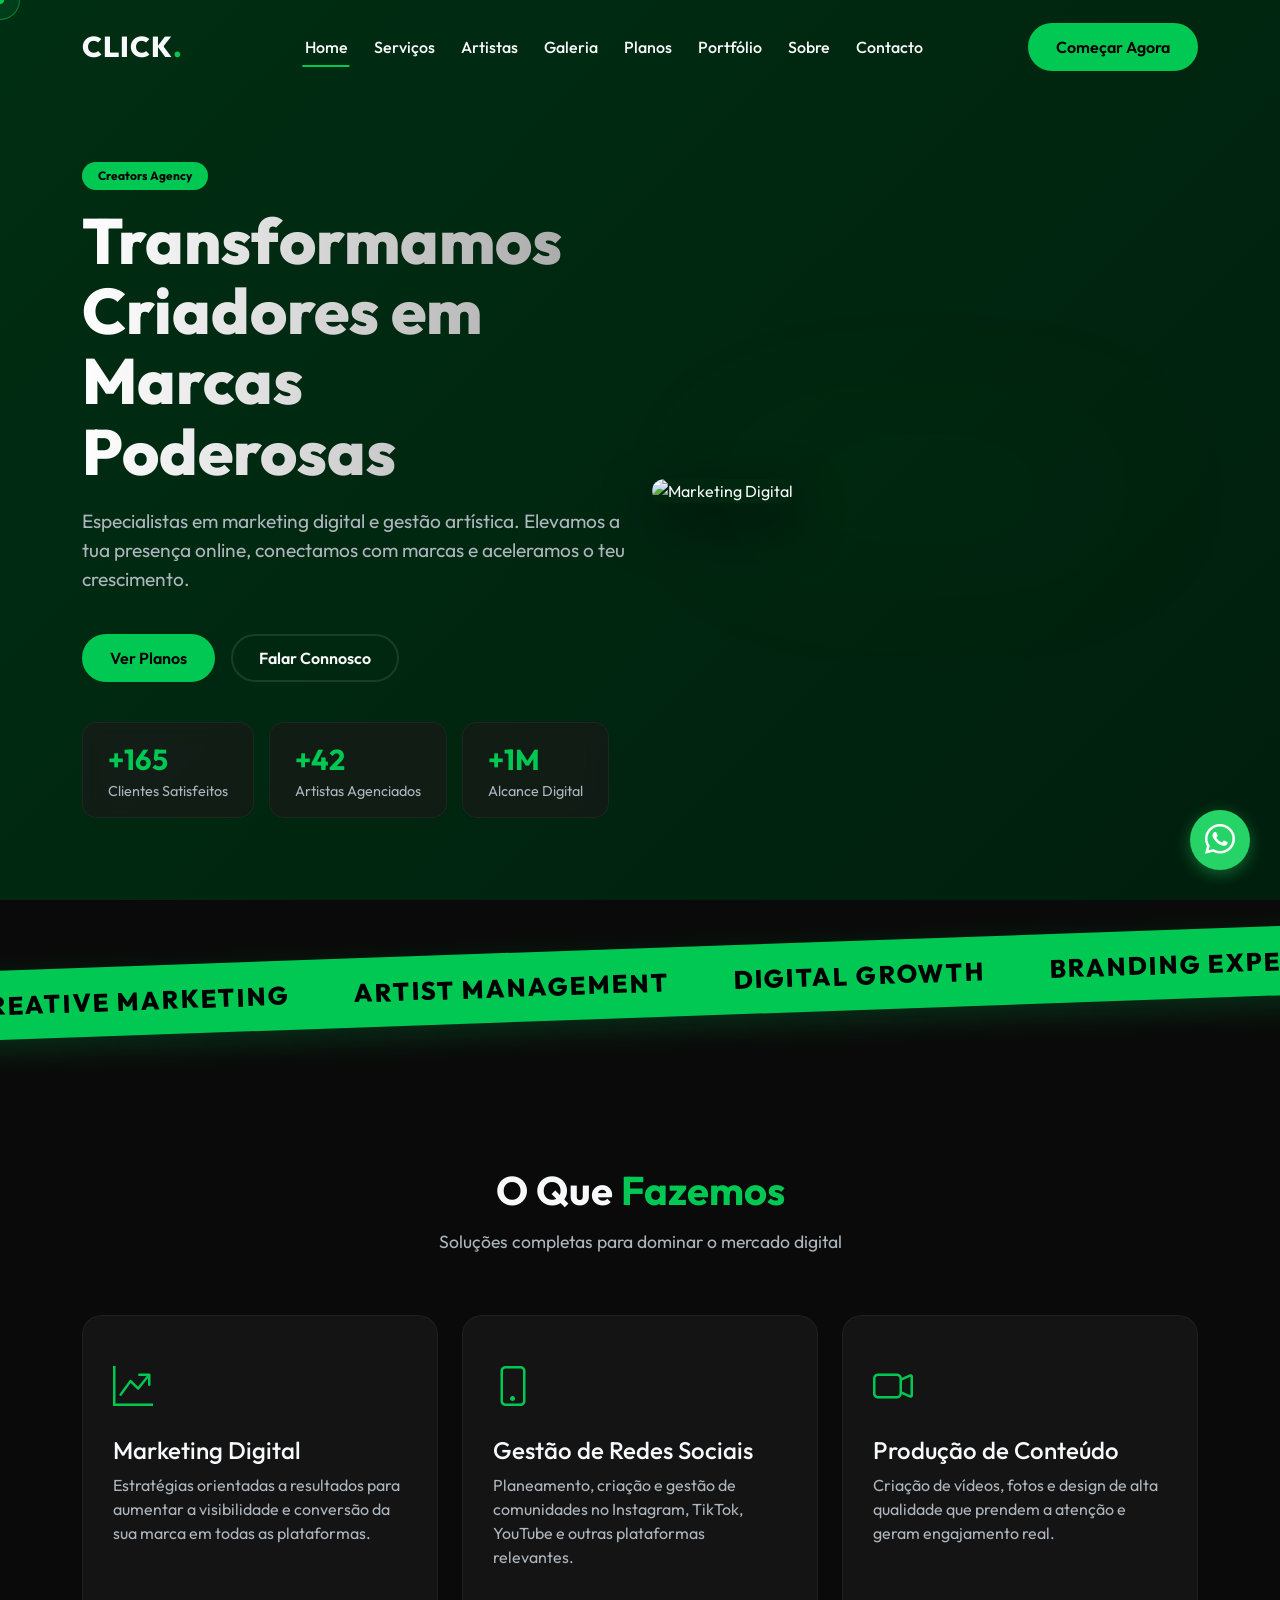
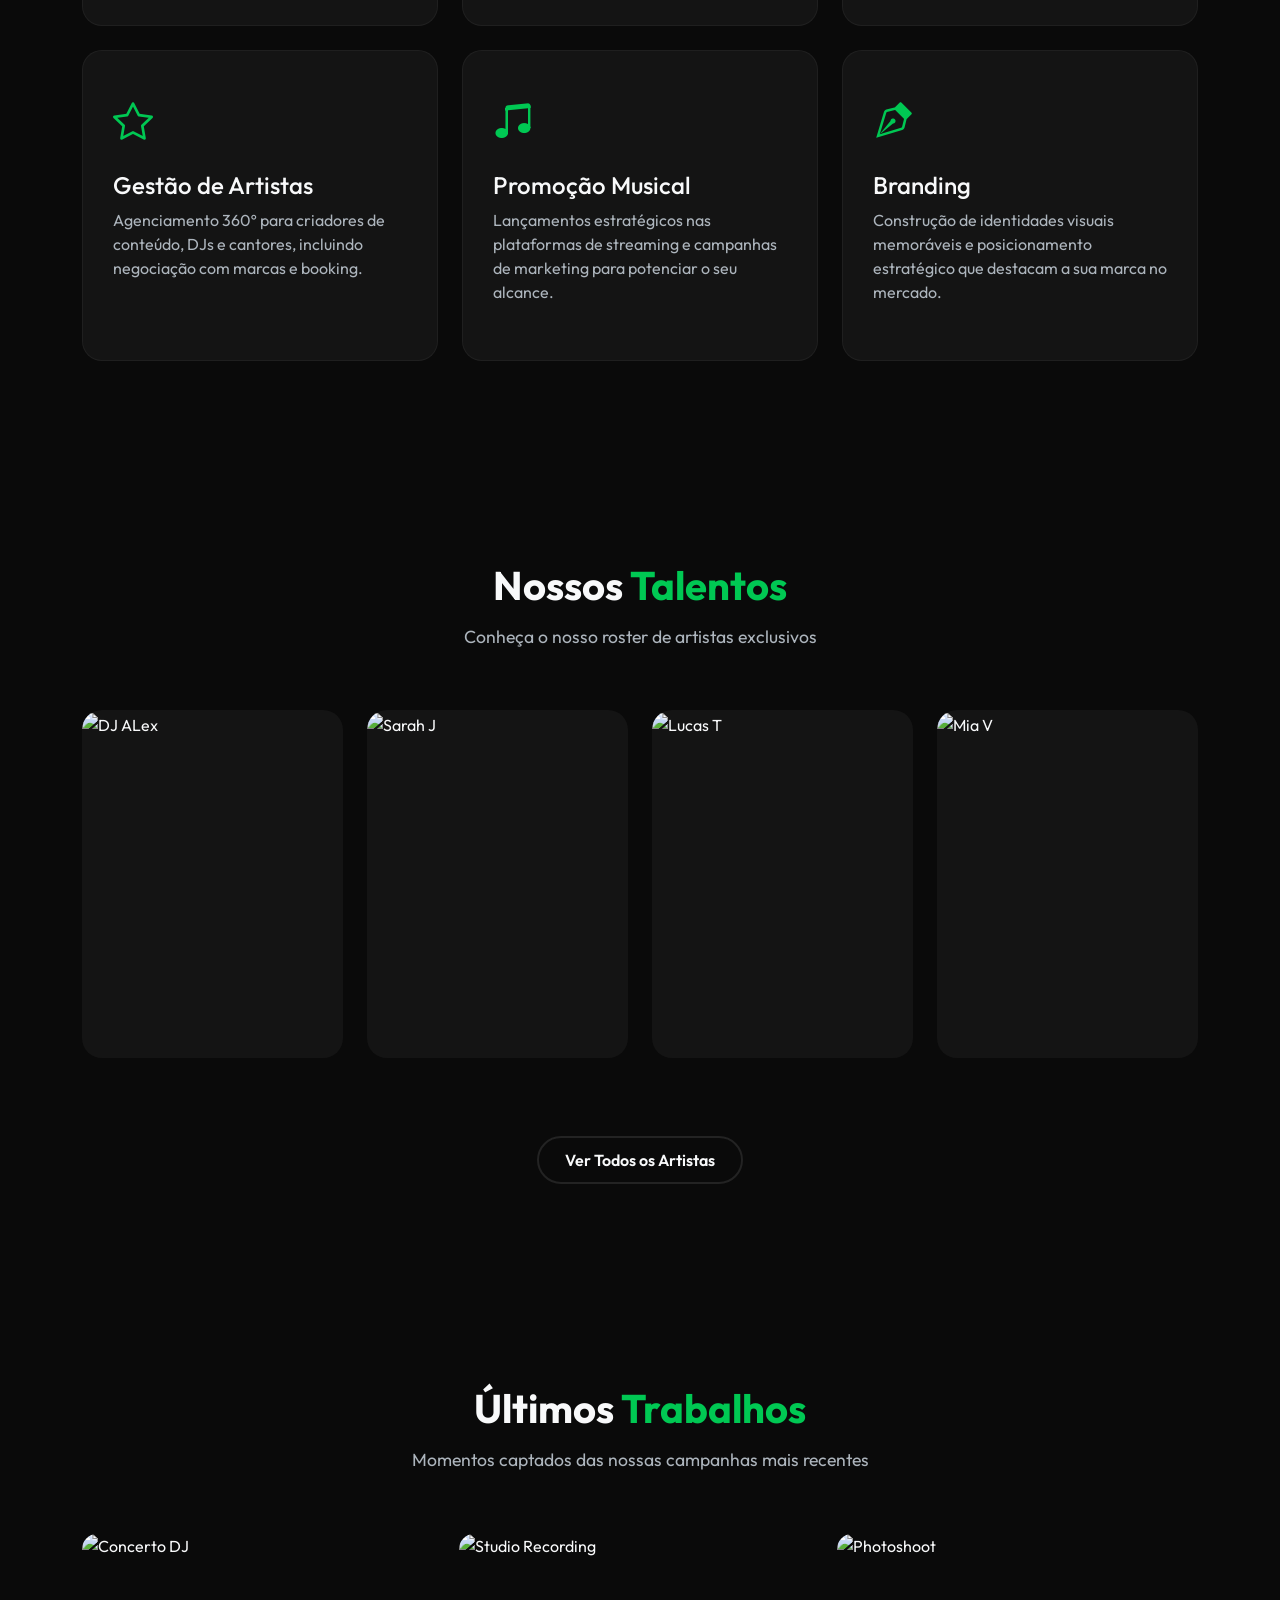
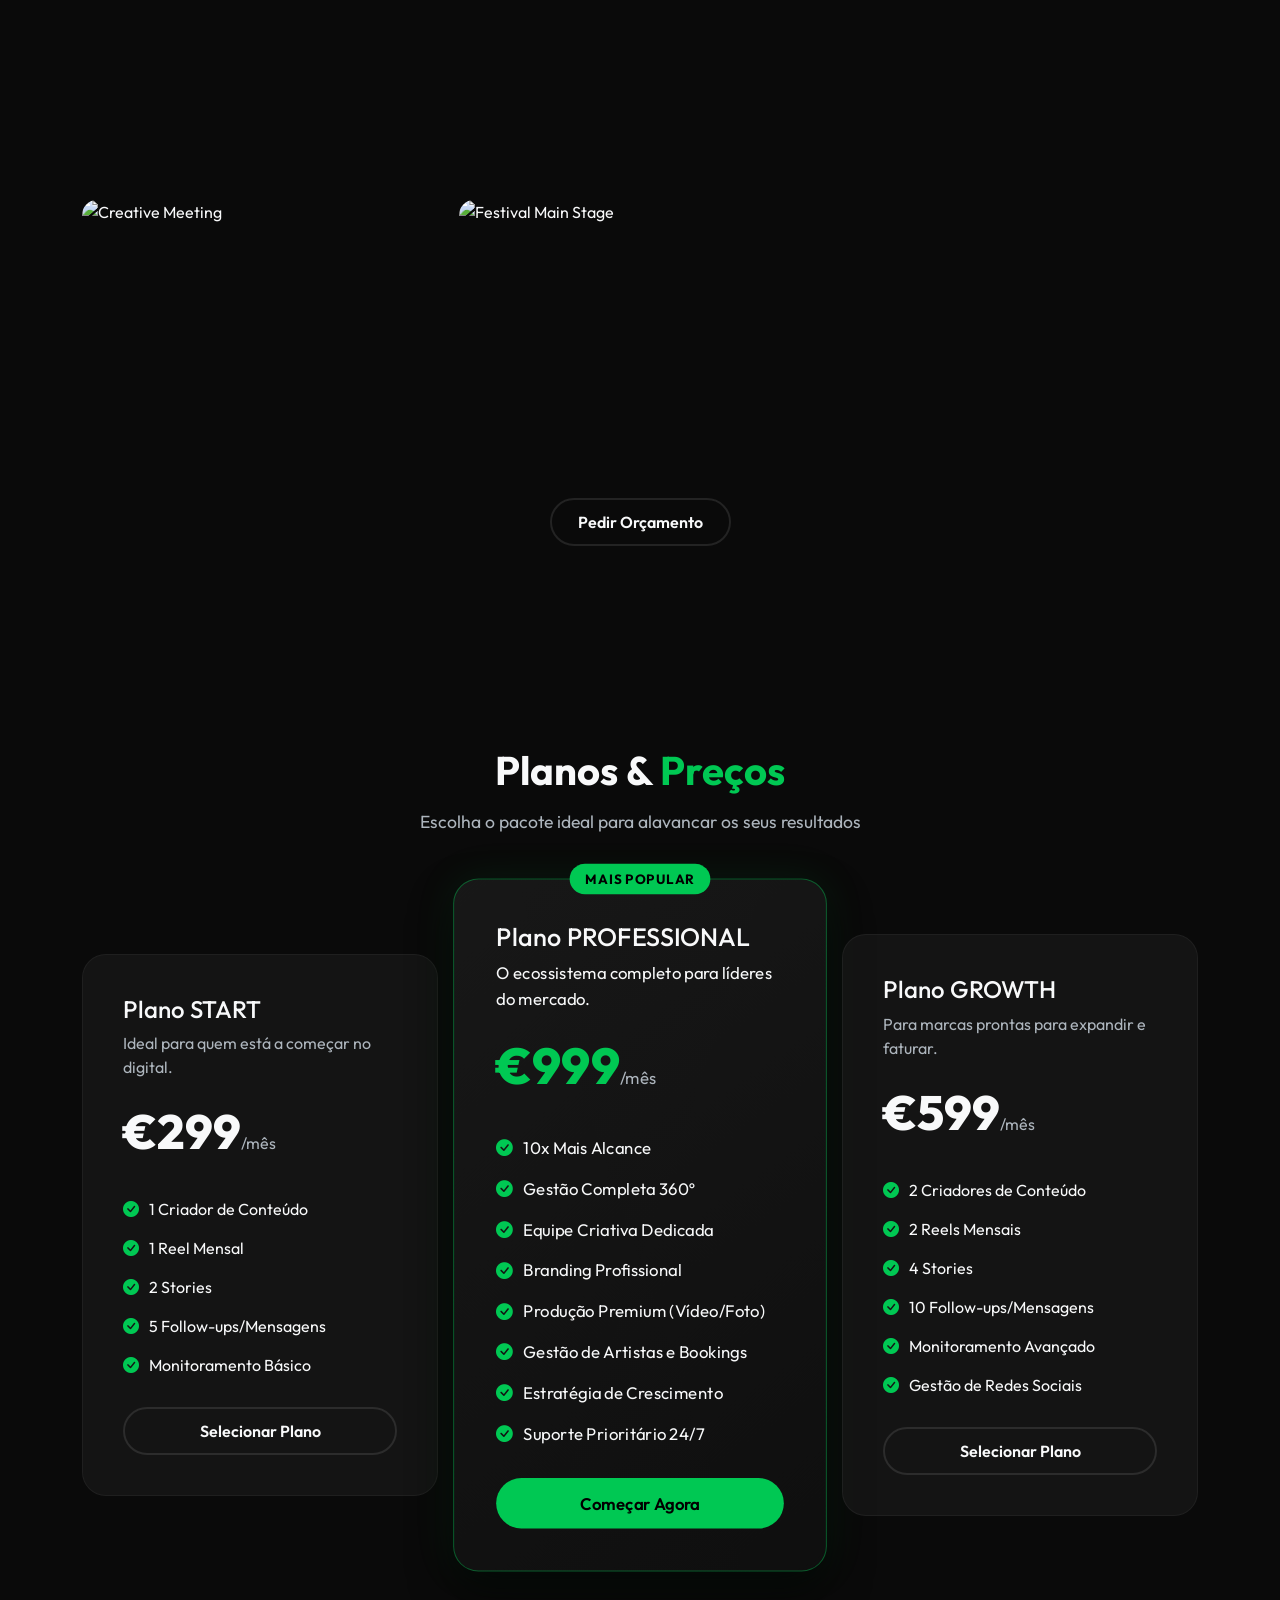
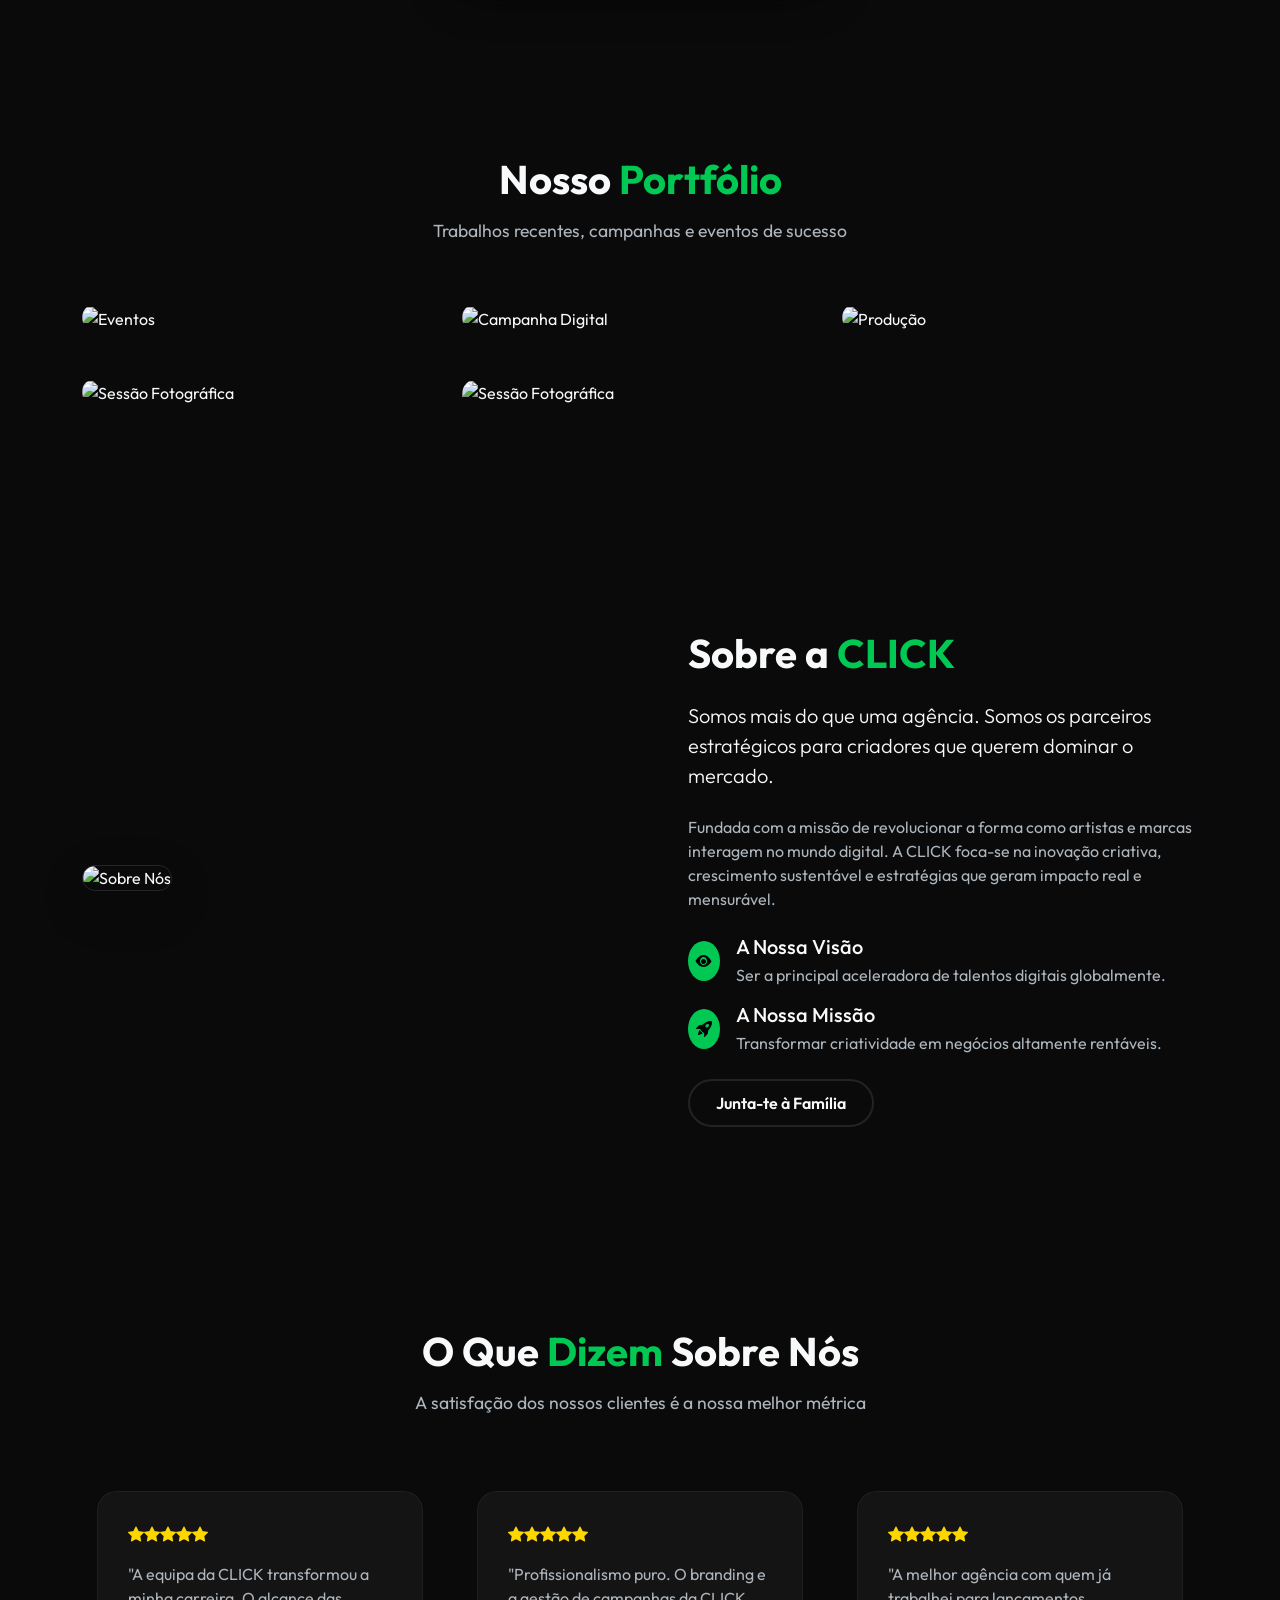
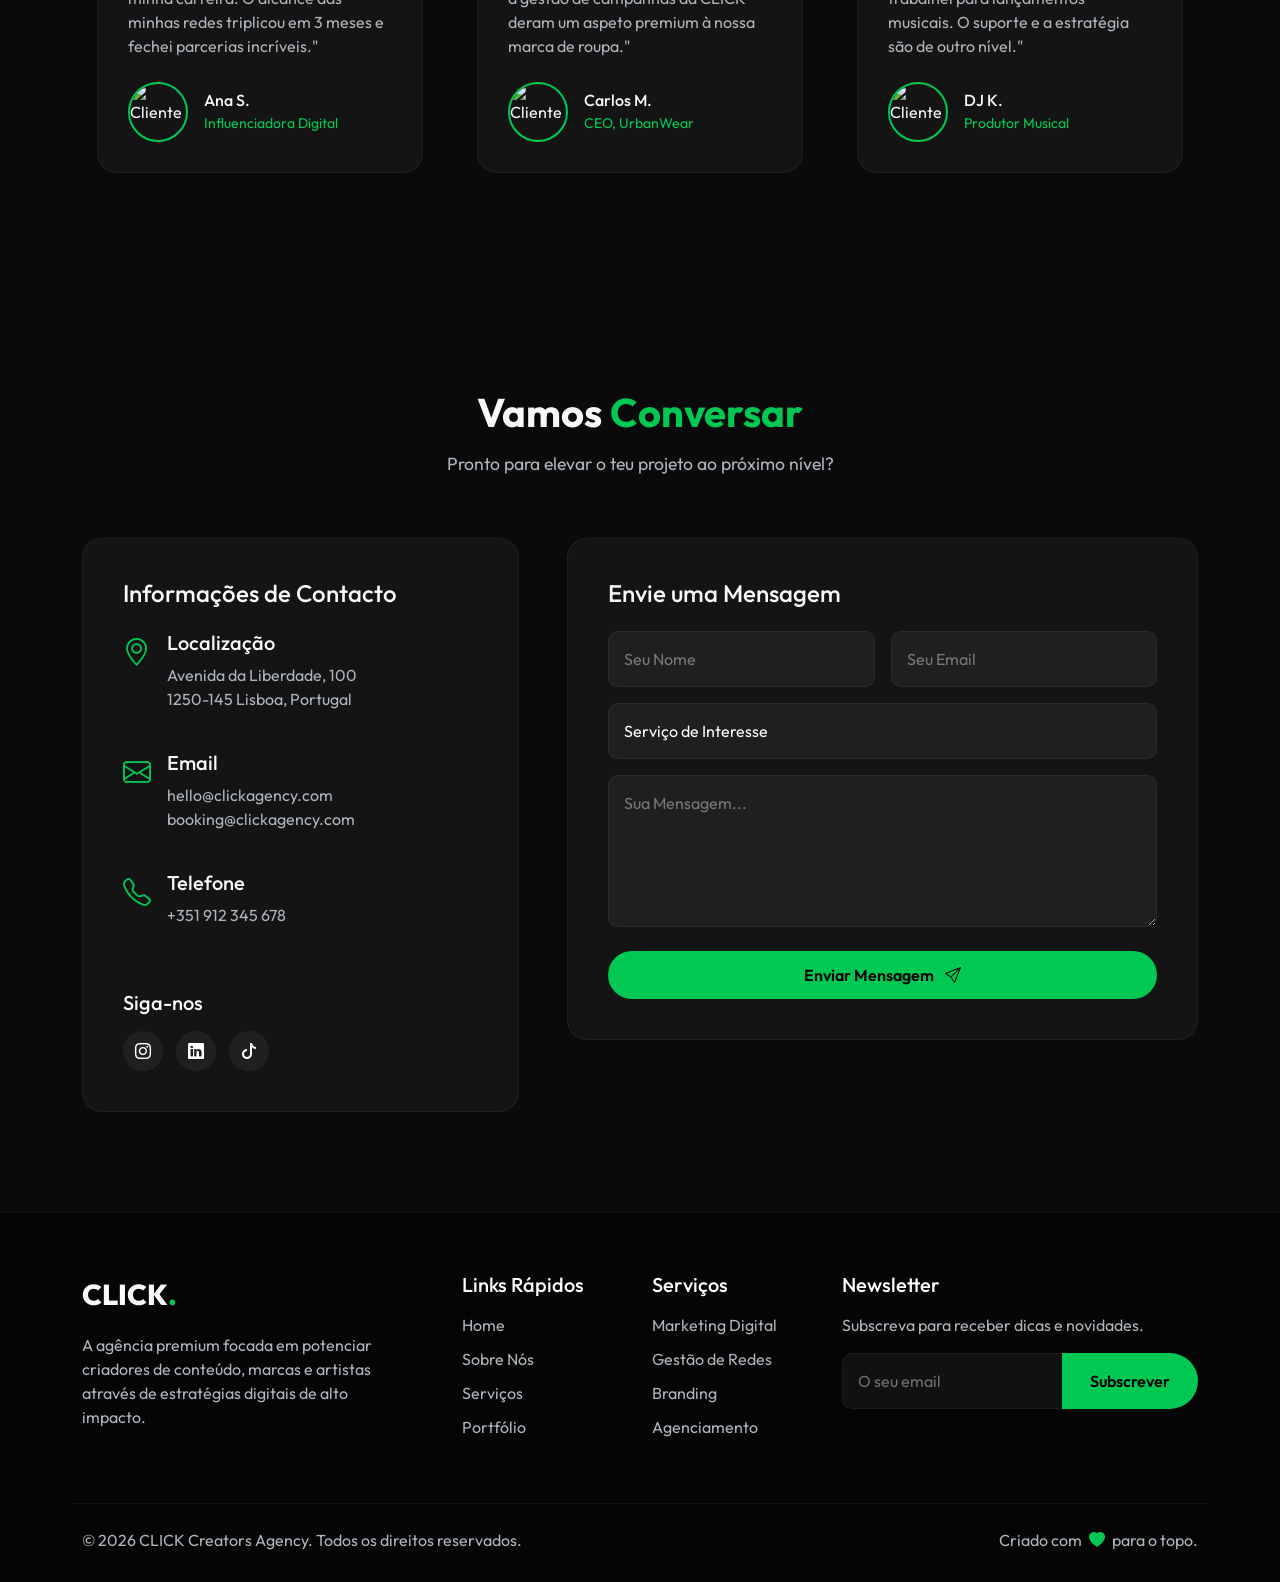
==== index.html @ 9d3c75c4 "feat: add interactive UI enhancements including smooth scrolling, custom cursor, scroll reveals, and" ====
<!DOCTYPE html>
<html lang="pt-PT" data-bs-theme="dark">
<head>
    <meta charset="UTF-8">
    <meta name="viewport" content="width=device-width, initial-scale=1.0">
    <title>CLICK - Creators Agency</title>
    <!-- Bootstrap 5 CSS -->
    <link href="https://cdn.jsdelivr.net/npm/bootstrap@5.3.2/dist/css/bootstrap.min.css" rel="stylesheet">
    <!-- Bootstrap Icons -->
    <link href="https://cdn.jsdelivr.net/npm/bootstrap-icons@1.11.1/font/bootstrap-icons.css" rel="stylesheet">
    <!-- Google Fonts -->
    <link rel="preconnect" href="https://fonts.googleapis.com">
    <link rel="preconnect" href="https://fonts.gstatic.com" crossorigin>
    <link href="https://fonts.googleapis.com/css2?family=Outfit:wght@300;400;500;600;700;800&display=swap" rel="stylesheet">
    
    <link rel="stylesheet" href="style.css">
</head>
<body>
    
    <!-- Custom Cursor -->
    <div id="cursor"></div>
    <div id="cursor-follower"></div>

    <!-- Preloader -->
    <div id="preloader">
        <div class="loader"></div>
    </div>

    <!-- Navbar -->
    <nav class="navbar navbar-expand-lg fixed-top" id="navbar">
        <div class="container">
            <a class="navbar-brand" href="#">CLICK<span>.</span></a>
            <button class="navbar-toggler navbar-dark border-0" type="button" data-bs-toggle="collapse" data-bs-target="#navbarNav">
                <span class="navbar-toggler-icon"></span>
            </button>
            <div class="collapse navbar-collapse" id="navbarNav">
                <ul class="navbar-nav mx-auto">
                    <li class="nav-item"><a class="nav-link active" href="#home">Home</a></li>
                    <li class="nav-item"><a class="nav-link" href="#services">Serviços</a></li>
                    <li class="nav-item"><a class="nav-link" href="#artists">Artistas</a></li>
                    <li class="nav-item"><a class="nav-link" href="#gallery">Galeria</a></li>
                    <li class="nav-item"><a class="nav-link" href="#plans">Planos</a></li>
                    <li class="nav-item"><a class="nav-link" href="#portfolio">Portfólio</a></li>
                    <li class="nav-item"><a class="nav-link" href="#about">Sobre</a></li>
                    <li class="nav-item"><a class="nav-link" href="#contact">Contacto</a></li>
                </ul>
                <a href="#contact" class="btn btn-custom">Começar Agora</a>
            </div>
        </div>
    </nav>

    <!-- Hero Section -->
    <section class="hero" id="home">
        <div class="container">
            <div class="row align-items-center">
                <div class="col-lg-6 reveal">
                    <div class="mb-3">
                        <span class="badge bg-primary-custom text-dark px-3 py-2 rounded-pill fw-bold">Creators Agency</span>
                    </div>
                    <h1 class="hero-title">Transformamos Criadores em <span class="text-primary-custom">Marcas Poderosas</span></h1>
                    <p class="hero-subtitle">Especialistas em marketing digital e gestão artística. Elevamos a tua presença online, conectamos com marcas e aceleramos o teu crescimento.</p>
                    <div class="d-flex flex-wrap gap-3">
                        <a href="#plans" class="btn btn-custom">Ver Planos</a>
                        <a href="#contact" class="btn btn-outline-custom">Falar Connosco</a>
                    </div>
                    
                    <div class="d-flex flex-wrap">
                        <div class="stats-box">
                            <div class="stats-number" data-target="200">+0</div>
                            <div class="stats-text">Clientes Satisfeitos</div>
                        </div>
                        <div class="stats-box">
                            <div class="stats-number" data-target="50">+0</div>
                            <div class="stats-text">Artistas Agenciados</div>
                        </div>
                        <div class="stats-box">
                            <div class="stats-number" data-target="1">+0M</div>
                            <div class="stats-text">Alcance Digital</div>
                        </div>
                    </div>
                </div>
                <div class="col-lg-6 mt-5 mt-lg-0 reveal">
                    <div class="hero-img-container">
                        <div class="hero-glow"></div>
                        <img src="https://images.unsplash.com/photo-1611162617474-5b21e879e113?ixlib=rb-4.0.3&auto=format&fit=crop&w=1000&q=80" alt="Marketing Digital" class="hero-img">
                    </div>
                </div>
            </div>
        </div>
    </section>

    <!-- Marquee -->
    <div class="marquee-wrapper">
        <div class="marquee-content">
            <span class="marquee-text">CREATIVE MARKETING <i class="bi bi-star-fill text-primary-custom mx-3"></i></span>
            <span class="marquee-text">ARTIST MANAGEMENT <i class="bi bi-star-fill text-primary-custom mx-3"></i></span>
            <span class="marquee-text">DIGITAL GROWTH <i class="bi bi-star-fill text-primary-custom mx-3"></i></span>
            <span class="marquee-text">BRANDING EXPERTS <i class="bi bi-star-fill text-primary-custom mx-3"></i></span>
            <!-- Duplicate for infinite effect -->
            <span class="marquee-text">CREATIVE MARKETING <i class="bi bi-star-fill text-primary-custom mx-3"></i></span>
            <span class="marquee-text">ARTIST MANAGEMENT <i class="bi bi-star-fill text-primary-custom mx-3"></i></span>
            <span class="marquee-text">DIGITAL GROWTH <i class="bi bi-star-fill text-primary-custom mx-3"></i></span>
            <span class="marquee-text">BRANDING EXPERTS <i class="bi bi-star-fill text-primary-custom mx-3"></i></span>
        </div>
    </div>

    <!-- Services -->
    <section class="section-padding" id="services">
        <div class="container">
            <h2 class="section-title reveal">O Que <span class="title-highlight">Fazemos</span></h2>
            <p class="section-subtitle reveal">Soluções completas para dominar o mercado digital</p>
            
            <div class="row g-4">
                <div class="col-lg-4 col-md-6 reveal">
                    <div class="service-card">
                        <i class="bi bi-graph-up-arrow service-icon"></i>
                        <h4>Marketing Digital</h4>
                        <p class="text-muted">Estratégias orientadas a resultados para aumentar a visibilidade e conversão da sua marca em todas as plataformas.</p>
                    </div>
                </div>
                <div class="col-lg-4 col-md-6 reveal">
                    <div class="service-card">
                        <i class="bi bi-phone service-icon"></i>
                        <h4>Gestão de Redes Sociais</h4>
                        <p class="text-muted">Planeamento, criação e gestão de comunidades no Instagram, TikTok, YouTube e outras plataformas relevantes.</p>
                    </div>
                </div>
                <div class="col-lg-4 col-md-6 reveal">
                    <div class="service-card">
                        <i class="bi bi-camera-video service-icon"></i>
                        <h4>Produção de Conteúdo</h4>
                        <p class="text-muted">Criação de vídeos, fotos e design de alta qualidade que prendem a atenção e geram engajamento real.</p>
                    </div>
                </div>
                <div class="col-lg-4 col-md-6 reveal">
                    <div class="service-card">
                        <i class="bi bi-star service-icon"></i>
                        <h4>Gestão de Artistas</h4>
                        <p class="text-muted">Agenciamento 360º para criadores de conteúdo, DJs e cantores, incluindo negociação com marcas e booking.</p>
                    </div>
                </div>
                <div class="col-lg-4 col-md-6 reveal">
                    <div class="service-card">
                        <i class="bi bi-music-note-beamed service-icon"></i>
                        <h4>Promoção Musical</h4>
                        <p class="text-muted">Lançamentos estratégicos nas plataformas de streaming e campanhas de marketing para potenciar o seu alcance.</p>
                    </div>
                </div>
                <div class="col-lg-4 col-md-6 reveal">
                    <div class="service-card">
                        <i class="bi bi-vector-pen service-icon"></i>
                        <h4>Branding</h4>
                        <p class="text-muted">Construção de identidades visuais memoráveis e posicionamento estratégico que destacam a sua marca no mercado.</p>
                    </div>
                </div>
            </div>
        </div>
    </section>

    <!-- Artists -->
    <section class="section-padding bg-darker" id="artists">
        <div class="container">
            <h2 class="section-title reveal">Nossos <span class="title-highlight">Talentos</span></h2>
            <p class="section-subtitle reveal">Conheça o nosso roster de artistas exclusivos</p>

            <div class="row g-4">
                <div class="col-lg-3 col-md-6 reveal">
                    <div class="artist-card">
                        <div class="artist-img-wrapper">
                            <img src="https://images.unsplash.com/photo-1570206231216-86113b562a12?ixlib=rb-4.0.3&auto=format&fit=crop&w=600&q=80" alt="DJ ALex" class="artist-img">
                            <div class="artist-overlay">
                                <h5>DJ Alex M.</h5>
                                <p class="text-primary-custom mb-2">DJ & Produtor</p>
                                <div class="social-icons mb-3">
                                    <a href="#"><i class="bi bi-instagram"></i></a>
                                    <a href="#"><i class="bi bi-spotify"></i></a>
                                    <a href="#"><i class="bi bi-youtube"></i></a>
                                </div>
                                <button class="btn btn-sm btn-outline-light w-100">Ver Perfil</button>
                            </div>
                        </div>
                    </div>
                </div>
                <div class="col-lg-3 col-md-6 reveal">
                    <div class="artist-card">
                        <div class="artist-img-wrapper">
                            <img src="https://images.unsplash.com/photo-1516280440544-d6211f4d99c4?ixlib=rb-4.0.3&auto=format&fit=crop&w=600&q=80" alt="Sarah J" class="artist-img">
                            <div class="artist-overlay">
                                <h5>Sarah J.</h5>
                                <p class="text-primary-custom mb-2">Cantora</p>
                                <div class="social-icons mb-3">
                                    <a href="#"><i class="bi bi-instagram"></i></a>
                                    <a href="#"><i class="bi bi-tiktok"></i></a>
                                    <a href="#"><i class="bi bi-spotify"></i></a>
                                </div>
                                <button class="btn btn-sm btn-outline-light w-100">Ver Perfil</button>
                            </div>
                        </div>
                    </div>
                </div>
                <div class="col-lg-3 col-md-6 reveal">
                    <div class="artist-card">
                        <div class="artist-img-wrapper">
                            <img src="https://images.unsplash.com/photo-1616091093714-c64882e9ab55?ixlib=rb-4.0.3&auto=format&fit=crop&w=600&q=80" alt="Lucas T" class="artist-img">
                            <div class="artist-overlay">
                                <h5>Lucas T.</h5>
                                <p class="text-primary-custom mb-2">Influenciador Lifestyle</p>
                                <div class="social-icons mb-3">
                                    <a href="#"><i class="bi bi-instagram"></i></a>
                                    <a href="#"><i class="bi bi-tiktok"></i></a>
                                    <a href="#"><i class="bi bi-twitter-x"></i></a>
                                </div>
                                <button class="btn btn-sm btn-outline-light w-100">Ver Perfil</button>
                            </div>
                        </div>
                    </div>
                </div>
                <div class="col-lg-3 col-md-6 reveal">
                    <div class="artist-card">
                        <div class="artist-img-wrapper">
                            <img src="https://images.unsplash.com/photo-1520096503882-747d6e648f57?ixlib=rb-4.0.3&auto=format&fit=crop&w=600&q=80" alt="Mia V" class="artist-img">
                            <div class="artist-overlay">
                                <h5>Mia V.</h5>
                                <p class="text-primary-custom mb-2">Criadora de Conteúdo</p>
                                <div class="social-icons mb-3">
                                    <a href="#"><i class="bi bi-instagram"></i></a>
                                    <a href="#"><i class="bi bi-youtube"></i></a>
                                </div>
                                <button class="btn btn-sm btn-outline-light w-100">Ver Perfil</button>
                            </div>
                        </div>
                    </div>
                </div>
            </div>
            
            <div class="text-center mt-5 reveal">
                <a href="#contact" class="btn btn-outline-custom">Ver Todos os Artistas</a>
            </div>
        </div>
    </section>

    <!-- Gallery -->
    <section class="section-padding" id="gallery">
        <div class="container">
            <h2 class="section-title reveal">Últimos <span class="title-highlight">Trabalhos</span></h2>
            <p class="section-subtitle reveal">Momentos captados das nossas campanhas mais recentes</p>
            
            <div class="row g-3">
                <div class="col-lg-4 col-md-6 reveal">
                    <div class="gallery-item">
                        <img src="https://images.unsplash.com/photo-1514525253161-7a46d19cd819?ixlib=rb-4.0.3&auto=format&fit=crop&w=800&q=80" alt="Concerto DJ" class="gallery-img">
                        <div class="gallery-overlay">
                            <i class="bi bi-zoom-in"></i>
                        </div>
                    </div>
                </div>
                <div class="col-lg-4 col-md-6 reveal">
                    <div class="gallery-item">
                        <img src="https://images.unsplash.com/photo-1493225457124-a1a2a5f5f4b5?ixlib=rb-4.0.3&auto=format&fit=crop&w=800&q=80" alt="Studio Recording" class="gallery-img">
                        <div class="gallery-overlay">
                            <i class="bi bi-zoom-in"></i>
                        </div>
                    </div>
                </div>
                <div class="col-lg-4 col-md-6 reveal">
                    <div class="gallery-item">
                        <img src="https://images.unsplash.com/photo-1606117331085-5760f3b58a0e?ixlib=rb-4.0.3&auto=format&fit=crop&w=800&q=80" alt="Photoshoot" class="gallery-img">
                        <div class="gallery-overlay">
                            <i class="bi bi-zoom-in"></i>
                        </div>
                    </div>
                </div>
                <div class="col-lg-4 col-md-6 reveal">
                    <div class="gallery-item">
                        <img src="https://images.unsplash.com/photo-1520872024865-3ff2805d8bb3?ixlib=rb-4.0.3&auto=format&fit=crop&w=800&q=80" alt="Creative Meeting" class="gallery-img">
                        <div class="gallery-overlay">
                            <i class="bi bi-zoom-in"></i>
                        </div>
                    </div>
                </div>
                <div class="col-lg-8 col-md-12 reveal">
                    <div class="gallery-item">
                        <img src="https://images.unsplash.com/photo-1540039155732-6761b54cb116?ixlib=rb-4.0.3&auto=format&fit=crop&w=1200&q=80" alt="Festival Main Stage" class="gallery-img">
                        <div class="gallery-overlay">
                            <i class="bi bi-zoom-in"></i>
                        </div>
                    </div>
                </div>
            </div>
            
            <div class="text-center mt-5 reveal">
                <a href="#contact" class="btn btn-outline-custom">Pedir Orçamento</a>
            </div>
        </div>
    </section>

    <!-- Plans -->
    <section class="section-padding" id="plans">
        <div class="container">
            <h2 class="section-title reveal">Planos & <span class="title-highlight">Preços</span></h2>
            <p class="section-subtitle reveal">Escolha o pacote ideal para alavancar os seus resultados</p>

            <div class="row g-4 align-items-center">
                <!-- Start Plan -->
                <div class="col-lg-4 reveal">
                    <div class="pricing-card">
                        <h4>Plano START</h4>
                        <p class="text-muted">Ideal para quem está a começar no digital.</p>
                        <div class="price">€299<span>/mês</span></div>
                        <ul class="pricing-features">
                            <li><i class="bi bi-check-circle-fill"></i> 1 Criador de Conteúdo</li>
                            <li><i class="bi bi-check-circle-fill"></i> 1 Reel Mensal</li>
                            <li><i class="bi bi-check-circle-fill"></i> 2 Stories</li>
                            <li><i class="bi bi-check-circle-fill"></i> 5 Follow-ups/Mensagens</li>
                            <li><i class="bi bi-check-circle-fill"></i> Monitoramento Básico</li>
                        </ul>
                        <a href="#contact" class="btn btn-outline-custom w-100">Selecionar Plano</a>
                    </div>
                </div>

                <!-- Professional Plan -->
                <div class="col-lg-4 reveal">
                    <div class="pricing-card popular">
                        <div class="popular-badge">MAIS POPULAR</div>
                        <h4>Plano PROFESSIONAL</h4>
                        <p class="text-light">O ecossistema completo para líderes do mercado.</p>
                        <div class="price text-primary-custom">€999<span>/mês</span></div>
                        <ul class="pricing-features">
                            <li><i class="bi bi-check-circle-fill"></i> 10x Mais Alcance</li>
                            <li><i class="bi bi-check-circle-fill"></i> Gestão Completa 360º</li>
                            <li><i class="bi bi-check-circle-fill"></i> Equipe Criativa Dedicada</li>
                            <li><i class="bi bi-check-circle-fill"></i> Branding Profissional</li>
                            <li><i class="bi bi-check-circle-fill"></i> Produção Premium (Vídeo/Foto)</li>
                            <li><i class="bi bi-check-circle-fill"></i> Gestão de Artistas e Bookings</li>
                            <li><i class="bi bi-check-circle-fill"></i> Estratégia de Crescimento</li>
                            <li><i class="bi bi-check-circle-fill"></i> Suporte Prioritário 24/7</li>
                        </ul>
                        <a href="#contact" class="btn btn-custom w-100">Começar Agora</a>
                    </div>
                </div>

                <!-- Growth Plan -->
                <div class="col-lg-4 reveal">
                    <div class="pricing-card">
                        <h4>Plano GROWTH</h4>
                        <p class="text-muted">Para marcas prontas para expandir e faturar.</p>
                        <div class="price">€599<span>/mês</span></div>
                        <ul class="pricing-features">
                            <li><i class="bi bi-check-circle-fill"></i> 2 Criadores de Conteúdo</li>
                            <li><i class="bi bi-check-circle-fill"></i> 2 Reels Mensais</li>
                            <li><i class="bi bi-check-circle-fill"></i> 4 Stories</li>
                            <li><i class="bi bi-check-circle-fill"></i> 10 Follow-ups/Mensagens</li>
                            <li><i class="bi bi-check-circle-fill"></i> Monitoramento Avançado</li>
                            <li><i class="bi bi-check-circle-fill"></i> Gestão de Redes Sociais</li>
                        </ul>
                        <a href="#contact" class="btn btn-outline-custom w-100">Selecionar Plano</a>
                    </div>
                </div>
            </div>
        </div>
    </section>

    <!-- Portfolio -->
    <section class="section-padding bg-darker" id="portfolio">
        <div class="container">
            <h2 class="section-title reveal">Nosso <span class="title-highlight">Portfólio</span></h2>
            <p class="section-subtitle reveal">Trabalhos recentes, campanhas e eventos de sucesso</p>

            <div class="row g-4">
                <div class="col-lg-4 col-md-6 reveal">
                    <div class="portfolio-item">
                        <img src="https://images.unsplash.com/photo-1492684223066-81342ee5ff30?ixlib=rb-4.0.3&auto=format&fit=crop&w=800&q=80" alt="Eventos" class="portfolio-img">
                        <div class="portfolio-overlay">
                            <h4 class="text-dark fw-bold">Festival Vibe</h4>
                            <p class="text-dark">Gestão de Eventos</p>
                        </div>
                    </div>
                </div>
                <div class="col-lg-4 col-md-6 reveal">
                    <div class="portfolio-item">
                        <img src="https://images.unsplash.com/photo-1611162616305-c69b3fa7fbe0?ixlib=rb-4.0.3&auto=format&fit=crop&w=800&q=80" alt="Campanha Digital" class="portfolio-img">
                        <div class="portfolio-overlay">
                            <h4 class="text-dark fw-bold">Urban Style</h4>
                            <p class="text-dark">Campanha Digital</p>
                        </div>
                    </div>
                </div>
                <div class="col-lg-4 col-md-6 reveal">
                    <div class="portfolio-item">
                        <img src="https://images.unsplash.com/photo-1598488035139-bdbb2231ce04?ixlib=rb-4.0.3&auto=format&fit=crop&w=800&q=80" alt="Produção" class="portfolio-img">
                        <div class="portfolio-overlay">
                            <h4 class="text-dark fw-bold">Videoclipe "Neon"</h4>
                            <p class="text-dark">Produção Audiovisual</p>
                        </div>
                    </div>
                </div>
                <div class="col-lg-4 col-md-6 reveal">
                    <div class="portfolio-item">
                        <img src="https://images.unsplash.com/photo-1534528741775-53994a69daeb?ixlib=rb-4.0.3&auto=format&fit=crop&w=800&q=80" alt="Sessão Fotográfica" class="portfolio-img">
                        <div class="portfolio-overlay">
                            <h4 class="text-dark fw-bold">Editorial Moda</h4>
                            <p class="text-dark">Sessão Fotográfica</p>
                        </div>
                    </div>
                </div>
                <div class="col-lg-8 col-md-12 reveal">
                    <div class="portfolio-item" style="height: 100%;">
                        <img src="https://images.unsplash.com/photo-1542204165-65bf26472b9b?ixlib=rb-4.0.3&auto=format&fit=crop&w=1200&q=80" alt="Sessão Fotográfica" class="portfolio-img" style="height: 100%; object-fit: cover;">
                        <div class="portfolio-overlay">
                            <h4 class="text-dark fw-bold">Campanha Global</h4>
                            <p class="text-dark">Branding & Redes Sociais</p>
                        </div>
                    </div>
                </div>
            </div>
        </div>
    </section>

    <!-- About -->
    <section class="section-padding" id="about">
        <div class="container">
            <div class="row align-items-center">
                <div class="col-lg-6 reveal">
                    <img src="https://images.unsplash.com/photo-1522071820081-009f0129c71c?ixlib=rb-4.0.3&auto=format&fit=crop&w=800&q=80" alt="Sobre Nós" class="img-fluid rounded-4 shadow-lg border border-secondary border-opacity-25">
                </div>
                <div class="col-lg-6 mt-5 mt-lg-0 ps-lg-5 reveal">
                    <h2 class="section-title text-start mb-4">Sobre a <span class="title-highlight">CLICK</span></h2>
                    <p class="lead mb-4">Somos mais do que uma agência. Somos os parceiros estratégicos para criadores que querem dominar o mercado.</p>
                    <p class="text-muted mb-4">Fundada com a missão de revolucionar a forma como artistas e marcas interagem no mundo digital. A CLICK foca-se na inovação criativa, crescimento sustentável e estratégias que geram impacto real e mensurável.</p>
                    
                    <div class="d-flex align-items-center mb-3">
                        <div class="bg-primary-custom rounded-circle p-2 me-3 text-dark">
                            <i class="bi bi-eye-fill"></i>
                        </div>
                        <div>
                            <h5 class="mb-1">A Nossa Visão</h5>
                            <p class="text-muted mb-0">Ser a principal aceleradora de talentos digitais globalmente.</p>
                        </div>
                    </div>
                    <div class="d-flex align-items-center mb-4">
                        <div class="bg-primary-custom rounded-circle p-2 me-3 text-dark">
                            <i class="bi bi-rocket-takeoff-fill"></i>
                        </div>
                        <div>
                            <h5 class="mb-1">A Nossa Missão</h5>
                            <p class="text-muted mb-0">Transformar criatividade em negócios altamente rentáveis.</p>
                        </div>
                    </div>
                    <a href="#contact" class="btn btn-outline-custom">Junta-te à Família</a>
                </div>
            </div>
        </div>
    </section>

    <!-- Testimonials -->
    <section class="section-padding bg-darker" id="testimonials">
        <div class="container">
            <h2 class="section-title reveal">O Que <span class="title-highlight">Dizem</span> Sobre Nós</h2>
            <p class="section-subtitle reveal">A satisfação dos nossos clientes é a nossa melhor métrica</p>

            <div class="row">
                <div class="col-md-4 reveal">
                    <div class="testimonial-card">
                        <div class="stars mb-3">
                            <i class="bi bi-star-fill"></i><i class="bi bi-star-fill"></i><i class="bi bi-star-fill"></i><i class="bi bi-star-fill"></i><i class="bi bi-star-fill"></i>
                        </div>
                        <p class="text-muted mb-4">"A equipa da CLICK transformou a minha carreira. O alcance das minhas redes triplicou em 3 meses e fechei parcerias incríveis."</p>
                        <div class="d-flex align-items-center">
                            <img src="https://images.unsplash.com/photo-1534528741775-53994a69daeb?ixlib=rb-4.0.3&auto=format&fit=crop&w=150&q=80" alt="Cliente" class="client-img me-3">
                            <div>
                                <h6 class="mb-0">Ana S.</h6>
                                <small class="text-primary-custom">Influenciadora Digital</small>
                            </div>
                        </div>
                    </div>
                </div>
                <div class="col-md-4 reveal">
                    <div class="testimonial-card">
                        <div class="stars mb-3">
                            <i class="bi bi-star-fill"></i><i class="bi bi-star-fill"></i><i class="bi bi-star-fill"></i><i class="bi bi-star-fill"></i><i class="bi bi-star-fill"></i>
                        </div>
                        <p class="text-muted mb-4">"Profissionalismo puro. O branding e a gestão de campanhas da CLICK deram um aspeto premium à nossa marca de roupa."</p>
                        <div class="d-flex align-items-center">
                            <img src="https://images.unsplash.com/photo-1506794778202-cad84cf45f1d?ixlib=rb-4.0.3&auto=format&fit=crop&w=150&q=80" alt="Cliente" class="client-img me-3">
                            <div>
                                <h6 class="mb-0">Carlos M.</h6>
                                <small class="text-primary-custom">CEO, UrbanWear</small>
                            </div>
                        </div>
                    </div>
                </div>
                <div class="col-md-4 reveal">
                    <div class="testimonial-card">
                        <div class="stars mb-3">
                            <i class="bi bi-star-fill"></i><i class="bi bi-star-fill"></i><i class="bi bi-star-fill"></i><i class="bi bi-star-fill"></i><i class="bi bi-star-fill"></i>
                        </div>
                        <p class="text-muted mb-4">"A melhor agência com quem já trabalhei para lançamentos musicais. O suporte e a estratégia são de outro nível."</p>
                        <div class="d-flex align-items-center">
                            <img src="https://images.unsplash.com/photo-1492562080023-ab3db95bfbce?ixlib=rb-4.0.3&auto=format&fit=crop&w=150&q=80" alt="Cliente" class="client-img me-3">
                            <div>
                                <h6 class="mb-0">DJ K.</h6>
                                <small class="text-primary-custom">Produtor Musical</small>
                            </div>
                        </div>
                    </div>
                </div>
            </div>
        </div>
    </section>

    <!-- Contact -->
    <section class="section-padding" id="contact">
        <div class="container">
            <h2 class="section-title reveal">Vamos <span class="title-highlight">Conversar</span></h2>
            <p class="section-subtitle reveal">Pronto para elevar o teu projeto ao próximo nível?</p>

            <div class="row g-5">
                <div class="col-lg-5 reveal">
                    <div class="contact-box h-100">
                        <h4 class="mb-4">Informações de Contacto</h4>
                        
                        <div class="d-flex mb-4">
                            <div class="text-primary-custom fs-3 me-3"><i class="bi bi-geo-alt"></i></div>
                            <div>
                                <h5>Localização</h5>
                                <p class="text-muted">Avenida da Liberdade, 100<br>1250-145 Lisboa, Portugal</p>
                            </div>
                        </div>
                        <div class="d-flex mb-4">
                            <div class="text-primary-custom fs-3 me-3"><i class="bi bi-envelope"></i></div>
                            <div>
                                <h5>Email</h5>
                                <p class="text-muted">hello@clickagency.com<br>booking@clickagency.com</p>
                            </div>
                        </div>
                        <div class="d-flex mb-5">
                            <div class="text-primary-custom fs-3 me-3"><i class="bi bi-telephone"></i></div>
                            <div>
                                <h5>Telefone</h5>
                                <p class="text-muted">+351 912 345 678</p>
                            </div>
                        </div>

                        <h5>Siga-nos</h5>
                        <div class="mt-3">
                            <a href="#" class="social-circle"><i class="bi bi-instagram"></i></a>
                            <a href="#" class="social-circle"><i class="bi bi-linkedin"></i></a>
                            <a href="#" class="social-circle"><i class="bi bi-tiktok"></i></a>
                        </div>
                    </div>
                </div>
                <div class="col-lg-7 reveal">
                    <div class="contact-box">
                        <h4 class="mb-4">Envie uma Mensagem</h4>
                        <form>
                            <div class="row g-3">
                                <div class="col-md-6">
                                    <input type="text" class="form-control" placeholder="Seu Nome" required>
                                </div>
                                <div class="col-md-6">
                                    <input type="email" class="form-control" placeholder="Seu Email" required>
                                </div>
                                <div class="col-12">
                                    <select class="form-select">
                                        <option selected disabled>Serviço de Interesse</option>
                                        <option value="1">Plano Start</option>
                                        <option value="2">Plano Growth</option>
                                        <option value="3">Plano Professional</option>
                                        <option value="4">Gestão de Artistas</option>
                                        <option value="5">Outro Serviço</option>
                                    </select>
                                </div>
                                <div class="col-12">
                                    <textarea class="form-control" rows="5" placeholder="Sua Mensagem..." required></textarea>
                                </div>
                                <div class="col-12 mt-4">
                                    <button type="submit" class="btn btn-custom w-100">Enviar Mensagem <i class="bi bi-send ms-2"></i></button>
                                </div>
                            </div>
                        </form>
                    </div>
                </div>
            </div>
        </div>
    </section>

    <!-- Footer -->
    <footer class="footer">
        <div class="container">
            <div class="row g-4">
                <div class="col-lg-4 mb-4 mb-lg-0">
                    <a href="#" class="text-decoration-none text-light">
                        <div class="footer-logo mb-3">CLICK<span>.</span></div>
                    </a>
                    <p class="text-muted mb-4 pe-lg-5">A agência premium focada em potenciar criadores de conteúdo, marcas e artistas através de estratégias digitais de alto impacto.</p>
                </div>
                <div class="col-lg-2 col-md-4 mb-4 mb-md-0">
                    <h5 class="mb-3 text-white">Links Rápidos</h5>
                    <ul class="footer-links">
                        <li><a href="#home">Home</a></li>
                        <li><a href="#about">Sobre Nós</a></li>
                        <li><a href="#services">Serviços</a></li>
                        <li><a href="#portfolio">Portfólio</a></li>
                    </ul>
                </div>
                <div class="col-lg-2 col-md-4 mb-4 mb-md-0">
                    <h5 class="mb-3 text-white">Serviços</h5>
                    <ul class="footer-links">
                        <li><a href="#">Marketing Digital</a></li>
                        <li><a href="#">Gestão de Redes</a></li>
                        <li><a href="#">Branding</a></li>
                        <li><a href="#">Agenciamento</a></li>
                    </ul>
                </div>
                <div class="col-lg-4 col-md-4">
                    <h5 class="mb-3 text-white">Newsletter</h5>
                    <p class="text-muted">Subscreva para receber dicas e novidades.</p>
                    <div class="input-group mb-3">
                        <input type="email" class="form-control" placeholder="O seu email" style="background: rgba(255,255,255,0.05); border: 1px solid var(--glass-border); color: white;">
                        <button class="btn btn-custom" type="button">Subscrever</button>
                    </div>
                </div>
            </div>
            <div class="row mt-5 pt-4 border-top" style="border-color: var(--glass-border) !important;">
                <div class="col-md-6 text-center text-md-start">
                    <p class="text-muted mb-0">&copy; 2026 CLICK Creators Agency. Todos os direitos reservados.</p>
                </div>
                <div class="col-md-6 text-center text-md-end mt-3 mt-md-0">
                    <p class="text-muted mb-0">Criado com <i class="bi bi-heart-fill text-primary-custom mx-1"></i> para o topo.</p>
                </div>
            </div>
        </div>
    </footer>

    <!-- Floating Buttons -->
    <a href="https://wa.me/351912345678" target="_blank" class="btn-whatsapp">
        <i class="bi bi-whatsapp"></i>
    </a>
    
    <a href="#home" class="btn-top" id="btnTop">
        <i class="bi bi-arrow-up"></i>
    </a>

    <!-- External Libraries -->
    <!-- Bootstrap 5 JS Bundle -->
    <script src="https://cdn.jsdelivr.net/npm/bootstrap@5.3.2/dist/js/bootstrap.bundle.min.js"></script>
    <!-- Lenis Smooth Scroll -->
    <script src="https://unpkg.com/@studio-freight/lenis@1.0.39/dist/lenis.min.js"></script>
    <!-- Vanilla Tilt -->
    <script src="https://cdnjs.cloudflare.com/ajax/libs/vanilla-tilt/1.8.1/vanilla-tilt.min.js"></script>
    
    <script src="script.js"></script>
</body>
</html>
---- style.css ----
:root {
            --primary-color: #00c853;
            --primary-hover: #00e676;
            --bg-dark: #0a0a0a;
            --bg-darker: #050505;
            --bg-card: rgba(25, 25, 25, 0.7);
            --text-light: #f8f9fa;
            --text-muted: #adb5bd;
            --glass-border: rgba(255, 255, 255, 0.05);
            --glass-bg: rgba(10, 10, 10, 0.6);
        }

        body {
            font-family: 'Outfit', sans-serif;
            background-color: var(--bg-dark);
            color: var(--text-light);
            overflow-x: hidden;
        }

        /* Utilities */
        .text-primary-custom { color: var(--primary-color) !important; }
        .bg-primary-custom { background-color: var(--primary-color) !important; }
        .section-padding { padding: 100px 0; }
        
        /* Preloader */
        #preloader {
            position: fixed;
            top: 0; left: 0; width: 100%; height: 100%;
            background-color: var(--bg-darker);
            z-index: 9999;
            display: flex;
            justify-content: center;
            align-items: center;
            transition: opacity 0.5s ease;
        }
        .loader {
            width: 50px;
            height: 50px;
            border: 3px solid rgba(0, 200, 83, 0.3);
            border-radius: 50%;
            border-top-color: var(--primary-color);
            animation: spin 1s ease-in-out infinite;
        }
        @keyframes spin { to { transform: rotate(360deg); } }

        /* Buttons */
        .btn-custom {
            background-color: var(--primary-color);
            color: #000;
            font-weight: 600;
            padding: 12px 28px;
            border-radius: 30px;
            border: none;
            transition: all 0.3s ease;
            position: relative;
            overflow: hidden;
            z-index: 1;
        }
        .btn-custom::before {
            content: '';
            position: absolute;
            top: 0; left: -100%;
            width: 100%; height: 100%;
            background: linear-gradient(90deg, transparent, rgba(255,255,255,0.2), transparent);
            transition: all 0.4s ease;
            z-index: -1;
        }
        .btn-custom:hover::before { left: 100%; }
        .btn-custom:hover {
            background-color: var(--primary-hover);
            transform: translateY(-2px);
            box-shadow: 0 10px 20px rgba(0, 200, 83, 0.3);
            color: #000;
        }
        
        .btn-outline-custom {
            background-color: transparent;
            color: var(--text-light);
            border: 2px solid rgba(255,255,255,0.1);
            font-weight: 600;
            padding: 10px 26px;
            border-radius: 30px;
            transition: all 0.3s ease;
        }
        .btn-outline-custom:hover {
            border-color: var(--primary-color);
            color: var(--primary-color);
            background: rgba(0, 200, 83, 0.05);
        }

        /* Navbar */
        .navbar {
            padding: 20px 0;
            transition: all 0.4s ease;
            background: transparent;
        }
        .navbar.scrolled {
            padding: 12px 0;
            background: var(--glass-bg);
            backdrop-filter: blur(15px);
            -webkit-backdrop-filter: blur(15px);
            border-bottom: 1px solid var(--glass-border);
            box-shadow: 0 4px 30px rgba(0, 0, 0, 0.5);
        }
        .navbar-brand {
            font-weight: 800;
            font-size: 1.8rem;
            color: var(--text-light) !important;
            letter-spacing: 1px;
        }
        .navbar-brand span { color: var(--primary-color); }
        .nav-link {
            color: var(--text-light) !important;
            font-weight: 500;
            margin: 0 5px;
            position: relative;
            transition: all 0.3s ease;
        }
        .nav-link::after {
            content: '';
            position: absolute;
            bottom: 0; left: 50%;
            width: 0; height: 2px;
            background-color: var(--primary-color);
            transition: all 0.3s ease;
            transform: translateX(-50%);
        }
        .nav-link:hover::after, .nav-link.active::after { width: 80%; }
        .nav-link:hover { color: var(--primary-color) !important; }

        /* Hero Section */
        .hero {
            min-height: 100vh;
            display: flex;
            align-items: center;
            position: relative;
            padding-top: 80px;
            background: linear-gradient(-45deg, #050505, #0a0a0a, #001a0b, #002e13);
            background-size: 400% 400%;
            animation: gradientBG 15s ease infinite;
        }

        @keyframes gradientBG {
            0% { background-position: 0% 50%; }
            50% { background-position: 100% 50%; }
            100% { background-position: 0% 50%; }
        }
        .hero-title {
            font-size: 4rem;
            font-weight: 800;
            line-height: 1.1;
            margin-bottom: 20px;
            background: linear-gradient(to right, #fff, #a0a0a0);
            -webkit-background-clip: text;
            -webkit-text-fill-color: transparent;
        }
        .hero-subtitle {
            font-size: 1.2rem;
            color: var(--text-muted);
            margin-bottom: 40px;
            max-width: 600px;
        }
        .stats-box {
            background: var(--bg-card);
            border: 1px solid var(--glass-border);
            border-radius: 15px;
            padding: 15px 25px;
            backdrop-filter: blur(10px);
            display: inline-block;
            margin-top: 40px;
            margin-right: 15px;
        }
        .stats-number {
            font-size: 1.8rem;
            font-weight: 700;
            color: var(--primary-color);
        }
        .stats-text {
            font-size: 0.9rem;
            color: var(--text-muted);
        }
        .hero-img-container {
            position: relative;
        }
        .hero-img {
            width: 100%;
            border-radius: 20px;
            position: relative;
            z-index: 2;
            box-shadow: 0 20px 50px rgba(0,0,0,0.5);
        }
        .hero-glow {
            position: absolute;
            top: 50%; left: 50%;
            transform: translate(-50%, -50%);
            width: 80%; height: 80%;
            background: var(--primary-color);
            filter: blur(100px);
            opacity: 0.2;
            z-index: 1;
            animation: pulse 4s infinite alternate;
        }
        @keyframes pulse { 0% { opacity: 0.1; transform: translate(-50%, -50%) scale(0.9); } 100% { opacity: 0.3; transform: translate(-50%, -50%) scale(1.1); } }

        /* Section Titles */
        .section-title {
            font-size: 2.5rem;
            font-weight: 700;
            margin-bottom: 15px;
            text-align: center;
        }
        .section-subtitle {
            text-align: center;
            color: var(--text-muted);
            margin-bottom: 60px;
            font-size: 1.1rem;
        }
        .title-highlight { color: var(--primary-color); }

        /* Services Cards */
        .service-card {
            background: var(--bg-card);
            border: 1px solid var(--glass-border);
            border-radius: 20px;
            padding: 40px 30px;
            transition: all 0.4s ease;
            height: 100%;
            position: relative;
            overflow: hidden;
        }
        .service-card::before {
            content: '';
            position: absolute;
            top: 0; left: 0;
            width: 100%; height: 100%;
            background: radial-gradient(circle at top right, rgba(0,200,83,0.1), transparent 50%);
            opacity: 0;
            transition: opacity 0.4s ease;
        }
        .service-card:hover {
            transform: translateY(-10px);
            border-color: rgba(0, 200, 83, 0.3);
            box-shadow: 0 15px 30px rgba(0,0,0,0.4);
        }
        .service-card:hover::before { opacity: 1; }
        .service-icon {
            font-size: 2.5rem;
            color: var(--primary-color);
            margin-bottom: 20px;
            display: inline-block;
            transition: transform 0.4s ease;
        }
        .service-card:hover .service-icon { transform: scale(1.1); }

        /* Artists */
        .artist-card {
            border-radius: 20px;
            overflow: hidden;
            position: relative;
            margin-bottom: 30px;
            background: var(--bg-card);
        }
        .artist-img-wrapper {
            position: relative;
            overflow: hidden;
            aspect-ratio: 3/4;
        }
        .artist-img {
            width: 100%;
            height: 100%;
            object-fit: cover;
            transition: transform 0.6s ease;
        }
        .artist-overlay {
            position: absolute;
            bottom: 0; left: 0; width: 100%;
            padding: 30px 20px 20px;
            background: linear-gradient(to top, rgba(0,0,0,0.9), transparent);
            transform: translateY(20px);
            opacity: 0;
            transition: all 0.4s ease;
            display: flex;
            flex-direction: column;
            justify-content: flex-end;
        }
        .artist-card:hover .artist-img { transform: scale(1.05); }
        .artist-card:hover .artist-overlay { transform: translateY(0); opacity: 1; }
        .social-icons a {
            color: #fff;
            margin-right: 15px;
            font-size: 1.2rem;
            transition: color 0.3s;
        }
        .social-icons a:hover { color: var(--primary-color); }

        /* Pricing */
        .pricing-card {
            background: var(--bg-card);
            border: 1px solid var(--glass-border);
            border-radius: 24px;
            padding: 40px;
            height: 100%;
            transition: all 0.4s ease;
            position: relative;
        }
        .pricing-card:hover {
            border-color: rgba(0, 200, 83, 0.2);
        }
        .pricing-card.popular {
            background: linear-gradient(145deg, rgba(25,25,25,0.9), rgba(15,15,15,0.9));
            border: 1px solid rgba(0, 200, 83, 0.4);
            transform: scale(1.05);
            z-index: 2;
            box-shadow: 0 20px 40px rgba(0,0,0,0.6), 0 0 40px rgba(0,200,83,0.1);
        }
        .popular-badge {
            position: absolute;
            top: -15px;
            left: 50%;
            transform: translateX(-50%);
            background: var(--primary-color);
            color: #000;
            padding: 5px 15px;
            border-radius: 20px;
            font-weight: 700;
            font-size: 0.8rem;
            letter-spacing: 1px;
        }
        .price {
            font-size: 3rem;
            font-weight: 800;
            margin-bottom: 20px;
        }
        .price span { font-size: 1rem; color: var(--text-muted); font-weight: 400; }
        .pricing-features {
            list-style: none;
            padding: 0;
            margin: 30px 0;
        }
        .pricing-features li {
            margin-bottom: 15px;
            display: flex;
            align-items: center;
        }
        .pricing-features li i {
            color: var(--primary-color);
            margin-right: 10px;
        }

        /* Portfolio */
        .portfolio-item {
            border-radius: 15px;
            overflow: hidden;
            position: relative;
            margin-bottom: 24px;
            cursor: pointer;
        }
        .portfolio-img {
            width: 100%;
            transition: transform 0.5s ease;
        }
        .portfolio-overlay {
            position: absolute;
            top: 0; left: 0; width: 100%; height: 100%;
            background: rgba(0, 200, 83, 0.85);
            display: flex;
            flex-direction: column;
            justify-content: center;
            align-items: center;
            opacity: 0;
            transition: all 0.4s ease;
        }
        .portfolio-item:hover .portfolio-img { transform: scale(1.1); }
        .portfolio-item:hover .portfolio-overlay { opacity: 1; }

        /* Testimonials */
        .testimonial-card {
            background: var(--bg-card);
            border: 1px solid var(--glass-border);
            border-radius: 20px;
            padding: 30px;
            margin: 15px;
        }
        .client-img {
            width: 60px;
            height: 60px;
            border-radius: 50%;
            object-fit: cover;
            border: 2px solid var(--primary-color);
        }
        .stars { color: #ffd700; }

        /* Contact */
        .contact-box {
            background: var(--bg-card);
            border: 1px solid var(--glass-border);
            border-radius: 20px;
            padding: 40px;
        }
        .form-control, .form-select {
            background: rgba(255,255,255,0.05);
            border: 1px solid var(--glass-border);
            color: #fff;
            padding: 15px;
            border-radius: 10px;
        }
        .form-control:focus, .form-select:focus {
            background: rgba(255,255,255,0.08);
            border-color: var(--primary-color);
            color: #fff;
            box-shadow: 0 0 0 0.25rem rgba(0, 200, 83, 0.25);
        }
        .form-control::placeholder { color: rgba(255,255,255,0.4); }

        /* Footer */
        .footer {
            background: var(--bg-darker);
            border-top: 1px solid var(--glass-border);
            padding: 60px 0 30px;
        }
        .footer-logo { font-size: 1.8rem; font-weight: 800; }
        .footer-logo span { color: var(--primary-color); }
        .footer-links { list-style: none; padding: 0; }
        .footer-links li { margin-bottom: 10px; }
        .footer-links a {
            color: var(--text-muted);
            text-decoration: none;
            transition: color 0.3s;
        }
        .footer-links a:hover { color: var(--primary-color); }
        .social-circle {
            display: inline-flex;
            justify-content: center;
            align-items: center;
            width: 40px; height: 40px;
            border-radius: 50%;
            background: rgba(255,255,255,0.05);
            color: #fff;
            text-decoration: none;
            margin-right: 10px;
            transition: all 0.3s;
        }
        .social-circle:hover {
            background: var(--primary-color);
            color: #000;
            transform: translateY(-3px);
        }

        /* Floating elements */
        .btn-whatsapp {
            position: fixed;
            bottom: 30px; right: 30px;
            width: 60px; height: 60px;
            background: #25d366;
            color: #fff;
            border-radius: 50%;
            display: flex;
            justify-content: center;
            align-items: center;
            font-size: 30px;
            box-shadow: 0 4px 15px rgba(37, 211, 102, 0.4);
            z-index: 1000;
            transition: all 0.3s;
        }
        .btn-whatsapp:hover { transform: scale(1.1); color: #fff; }
        
        .btn-top {
            position: fixed;
            bottom: 100px; right: 35px;
            width: 50px; height: 50px;
            background: var(--glass-bg);
            border: 1px solid var(--glass-border);
            color: #fff;
            border-radius: 50%;
            display: flex;
            justify-content: center;
            align-items: center;
            font-size: 20px;
            z-index: 1000;
            transition: all 0.3s;
            opacity: 0;
            visibility: hidden;
        }
        .btn-top.show { opacity: 1; visibility: visible; }
        .btn-top:hover { background: var(--primary-color); color: #000; }

        /* Animations */
        .reveal {
            opacity: 0;
            transform: translateY(40px);
            transition: all 0.8s ease;
        }
        .reveal.active {
            opacity: 1;
            transform: translateY(0);
        }

        @media (max-width: 991px) {
            .hero-title { font-size: 3rem; }
            .pricing-card.popular { transform: none; margin: 30px 0; }
            .navbar-collapse {
                background: var(--bg-darker);
                padding: 20px;
                border-radius: 10px;
                margin-top: 15px;
                border: 1px solid var(--glass-border);
            }
        }

        /* Custom Cursor */
        html { cursor: none; }
        a, button, .btn { cursor: none !important; }
        
        #cursor {
            position: fixed;
            top: 0;
            left: 0;
            width: 8px;
            height: 8px;
            background-color: var(--primary-color);
            border-radius: 50%;
            pointer-events: none;
            z-index: 10000;
            transform: translate(-50%, -50%);
            transition: width 0.3s, height 0.3s, background-color 0.3s;
        }
        
        #cursor-follower {
            position: fixed;
            top: 0;
            left: 0;
            width: 40px;
            height: 40px;
            border: 1px solid rgba(0, 200, 83, 0.5);
            background-color: rgba(0, 200, 83, 0.1);
            border-radius: 50%;
            pointer-events: none;
            z-index: 9999;
            transform: translate(-50%, -50%);
            transition: width 0.3s, height 0.3s, background-color 0.3s, top 0.1s ease-out, left 0.1s ease-out;
        }

        #cursor.hovered {
            width: 0;
            height: 0;
            background-color: transparent;
        }

        #cursor-follower.hovered {
            width: 60px;
            height: 60px;
            background-color: rgba(0, 200, 83, 0.3);
            border-color: var(--primary-color);
            mix-blend-mode: exclusion;
        }

        /* Marquee */
        .marquee-wrapper {
            background-color: var(--primary-color);
            padding: 15px 0;
            overflow: hidden;
            white-space: nowrap;
            position: relative;
            transform: rotate(-2deg) scale(1.05);
            margin: 50px 0;
            box-shadow: 0 10px 30px rgba(0, 200, 83, 0.2);
            z-index: 10;
        }
        
        .marquee-content {
            display: inline-block;
            animation: marquee 25s linear infinite;
        }
        
        .marquee-text {
            font-size: 1.5rem;
            font-weight: 800;
            color: #000;
            text-transform: uppercase;
            letter-spacing: 2px;
            display: inline-flex;
            align-items: center;
        }
        
        @keyframes marquee {
            0% { transform: translateX(0); }
            100% { transform: translateX(-50%); }
        }

        /* Lenis smooth scroll fix */
        html.lenis { height: auto; }
        .lenis.lenis-smooth { scroll-behavior: auto !important; }
        .lenis.lenis-smooth [data-lenis-prevent] { overscroll-behavior: contain; }
        .lenis.lenis-stopped { overflow: hidden; }
        .lenis.lenis-scrolling iframe { pointer-events: none; }

        /* Global Text Color Fix */
        h1, h2, h3, h4, h5, h6, p, span { color: var(--text-light); }
        .text-dark { color: #000 !important; }
        .text-primary-custom { color: var(--primary-color) !important; }
        .text-muted { color: var(--text-muted) !important; }
        .btn { color: #000; }
        .btn-outline-custom { color: var(--text-light); }

        /* Gallery */
        .gallery-item {
            position: relative;
            border-radius: 15px;
            overflow: hidden;
            cursor: pointer;
            height: 100%;
        }
        .gallery-img {
            width: 100%;
            height: 100%;
            object-fit: cover;
            min-height: 250px;
            transition: transform 0.6s ease;
        }
        .gallery-overlay {
            position: absolute;
            top: 0; left: 0; width: 100%; height: 100%;
            background: rgba(0, 200, 83, 0.4);
            display: flex;
            justify-content: center;
            align-items: center;
            opacity: 0;
            transition: all 0.4s ease;
            backdrop-filter: blur(2px);
        }
        .gallery-overlay i {
            font-size: 3rem;
            color: #fff;
            transform: scale(0.5);
            transition: transform 0.4s ease;
        }
        .gallery-item:hover .gallery-img { transform: scale(1.1); }
        .gallery-item:hover .gallery-overlay { opacity: 1; }
        .gallery-item:hover .gallery-overlay i { transform: scale(1); }
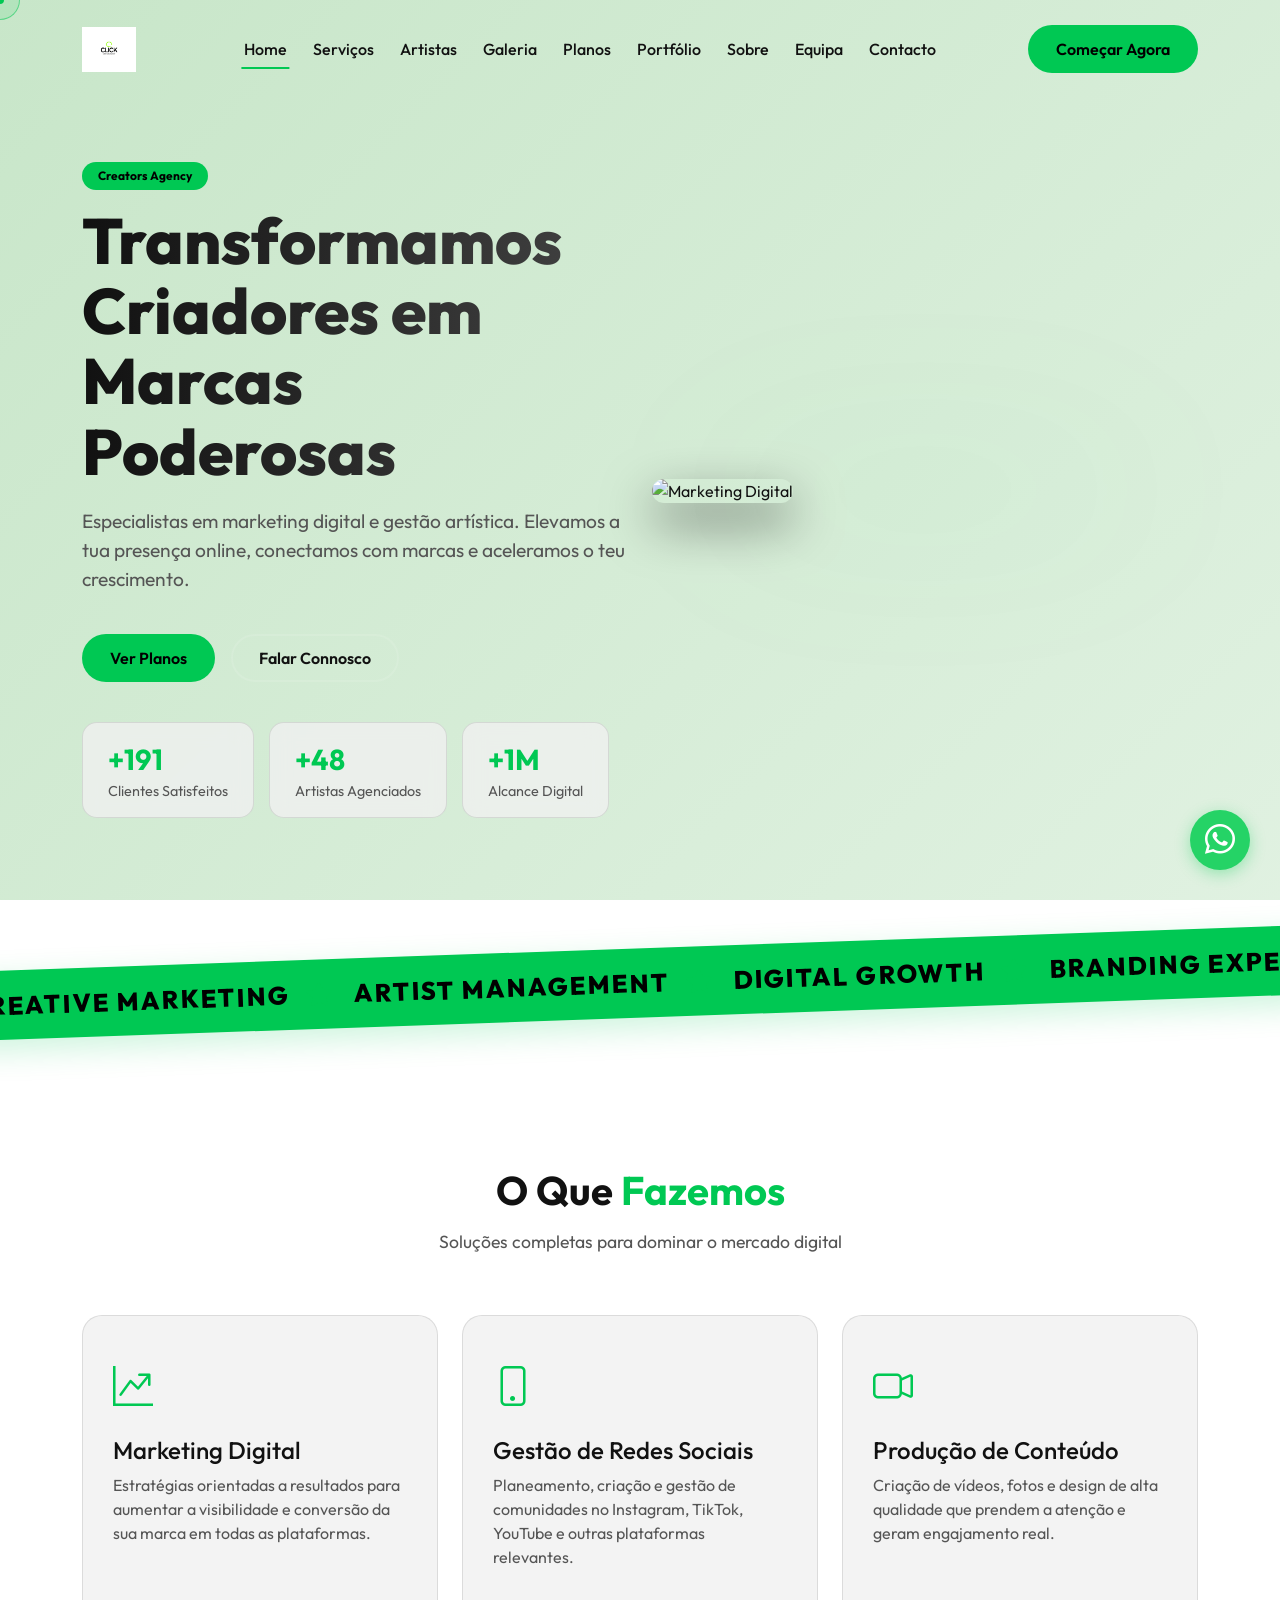
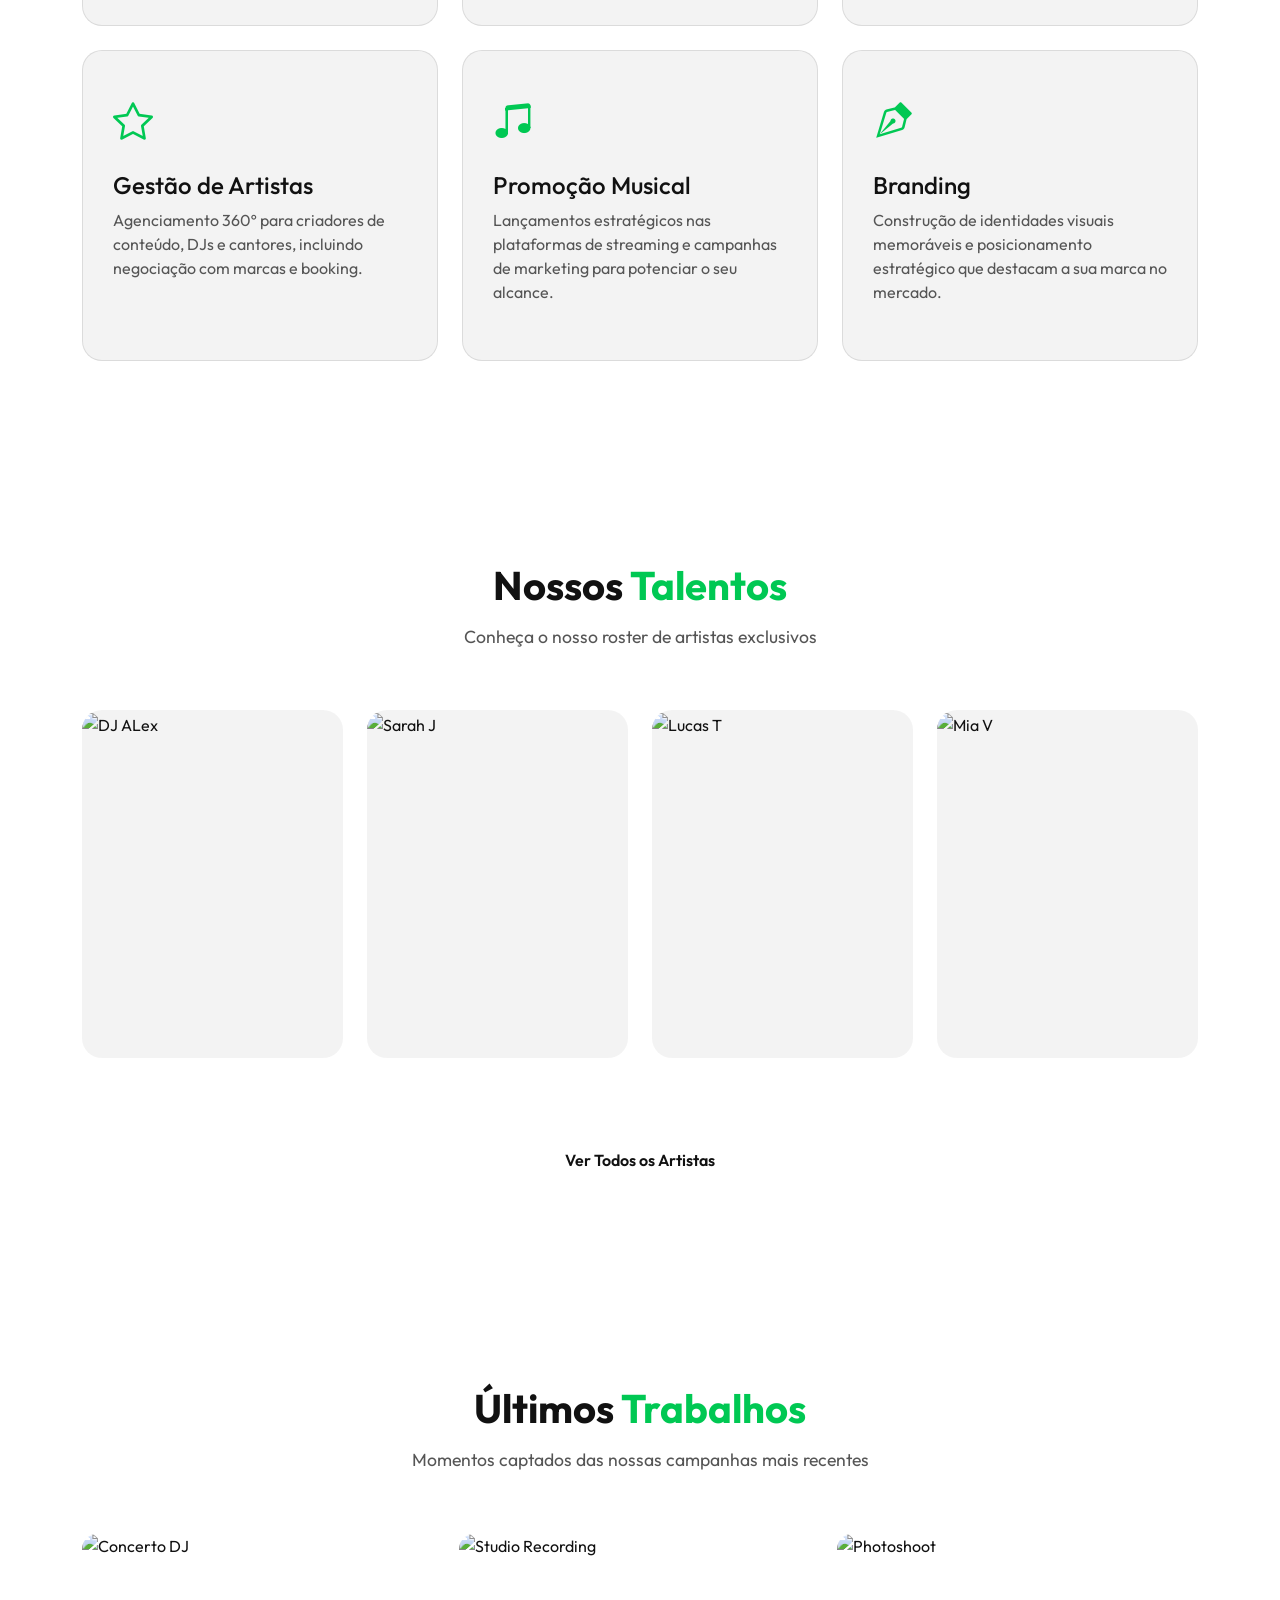
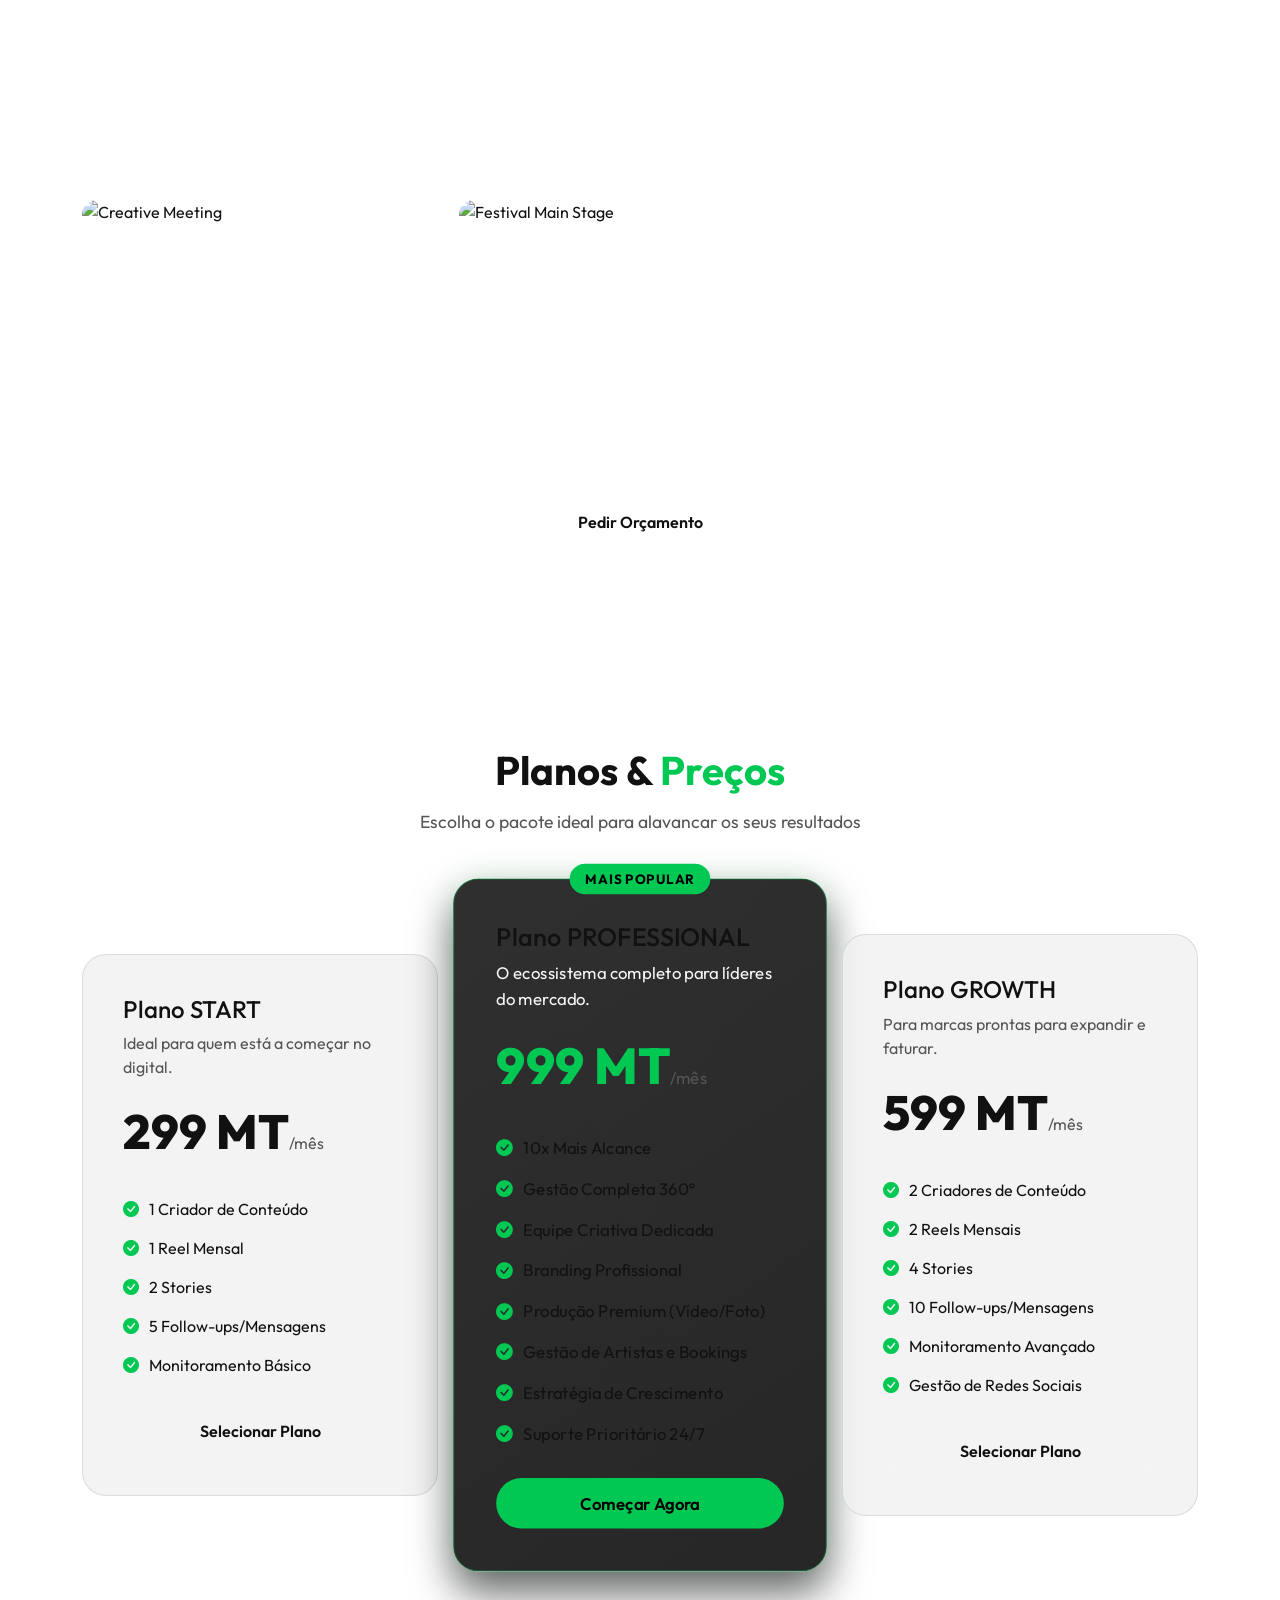
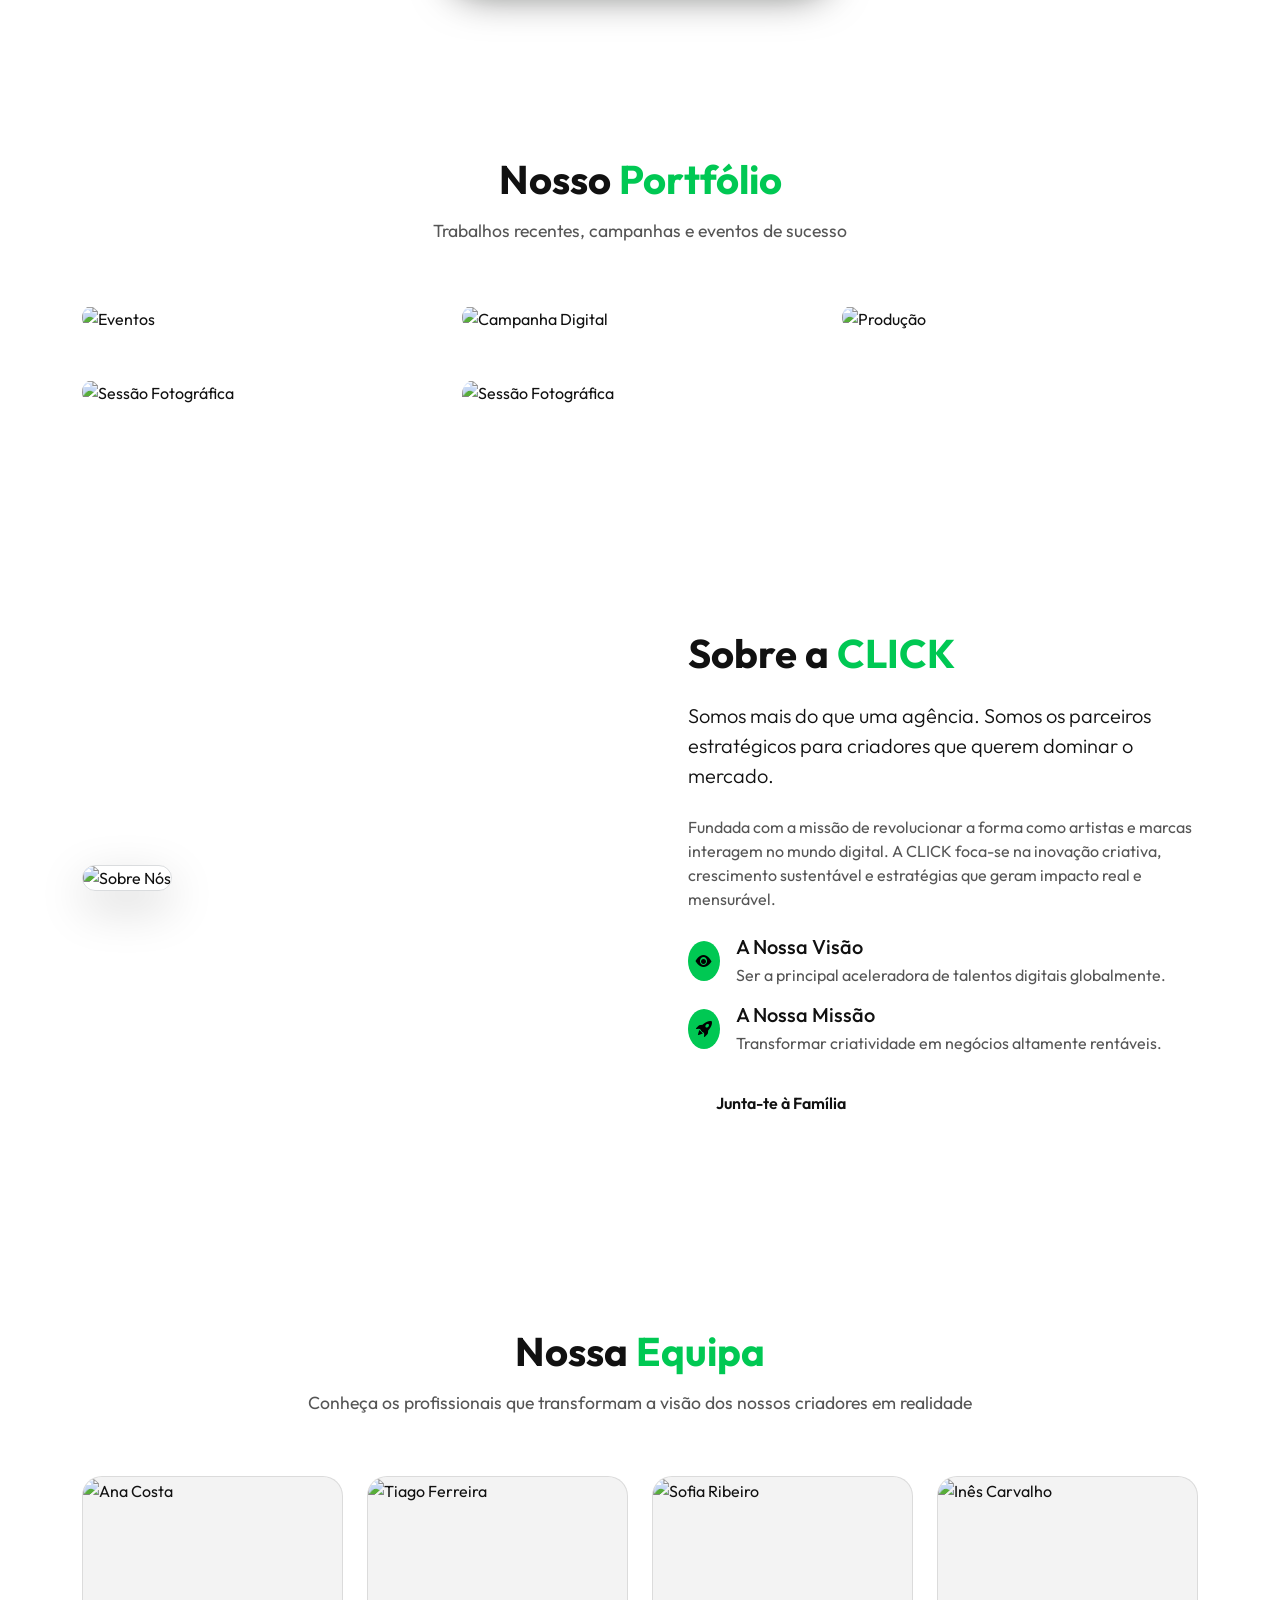
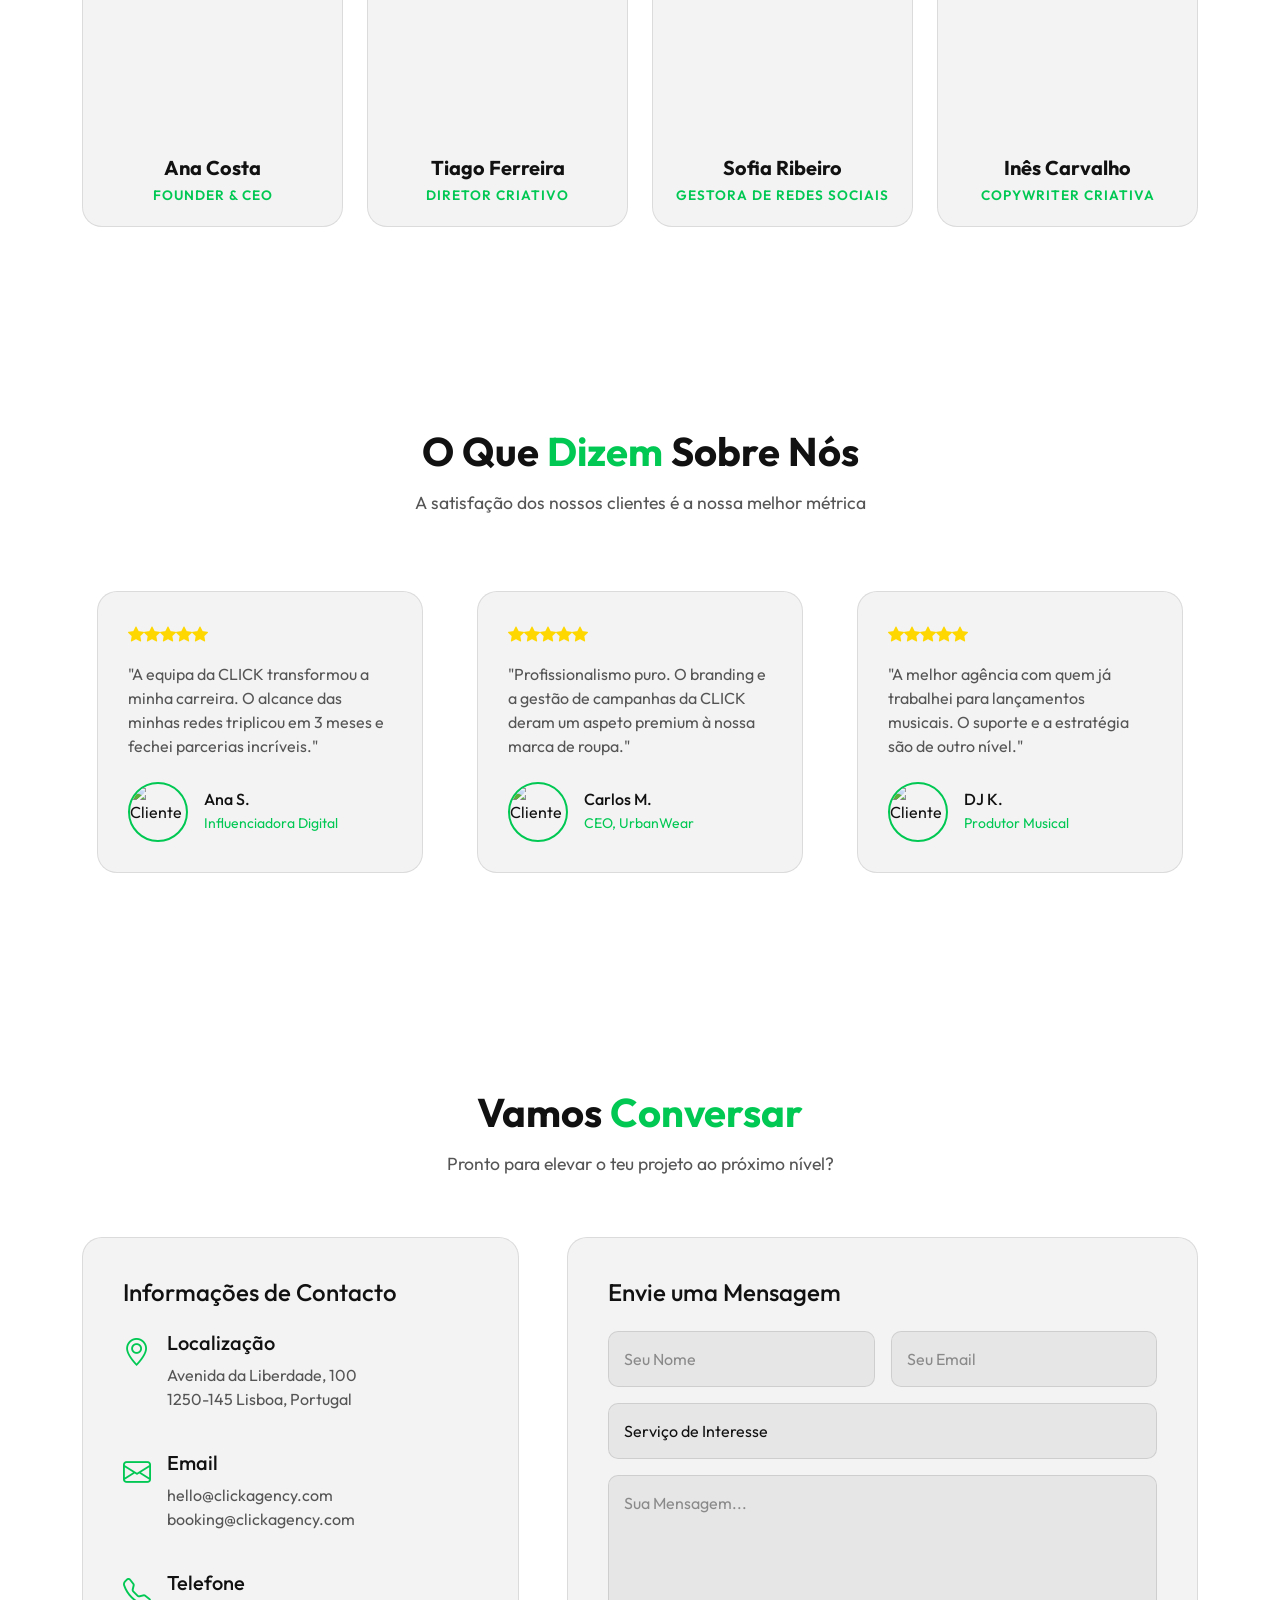
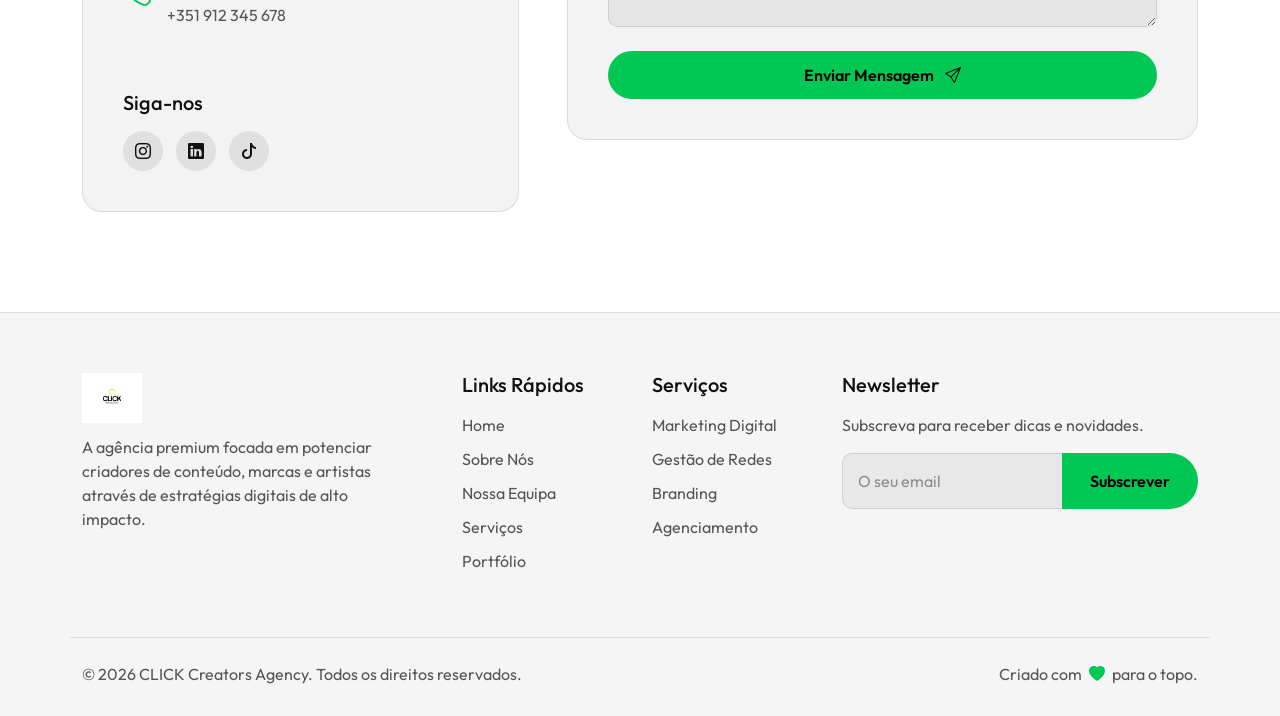
==== commit 2a6a515a: "feat: migrate to light theme, add team section with tilt effects, and update branding assets" ====
--- a/index.html
+++ b/index.html
@@ -1,5 +1,6 @@
 <!DOCTYPE html>
-<html lang="pt-PT" data-bs-theme="dark">
+<html lang="pt-PT" data-bs-theme="light">
+
 <head>
     <meta charset="UTF-8">
     <meta name="viewport" content="width=device-width, initial-scale=1.0">
@@ -11,12 +12,14 @@
     <!-- Google Fonts -->
     <link rel="preconnect" href="https://fonts.googleapis.com">
     <link rel="preconnect" href="https://fonts.gstatic.com" crossorigin>
-    <link href="https://fonts.googleapis.com/css2?family=Outfit:wght@300;400;500;600;700;800&display=swap" rel="stylesheet">
-    
+    <link href="https://fonts.googleapis.com/css2?family=Outfit:wght@300;400;500;600;700;800&display=swap"
+        rel="stylesheet">
+
     <link rel="stylesheet" href="style.css">
 </head>
+
 <body>
-    
+
     <!-- Custom Cursor -->
     <div id="cursor"></div>
     <div id="cursor-follower"></div>
@@ -29,8 +32,10 @@
     <!-- Navbar -->
     <nav class="navbar navbar-expand-lg fixed-top" id="navbar">
         <div class="container">
-            <a class="navbar-brand" href="#">CLICK<span>.</span></a>
-            <button class="navbar-toggler navbar-dark border-0" type="button" data-bs-toggle="collapse" data-bs-target="#navbarNav">
+            <a class="navbar-brand" href="#"><img src="assets/logo/logo.PNG" alt="CLICK Logo"
+                    style="height: 45px; width: auto; object-fit: contain;"></a>
+            <button class="navbar-toggler navbar-dark border-0" type="button" data-bs-toggle="collapse"
+                data-bs-target="#navbarNav">
                 <span class="navbar-toggler-icon"></span>
             </button>
             <div class="collapse navbar-collapse" id="navbarNav">
@@ -42,6 +47,7 @@
                     <li class="nav-item"><a class="nav-link" href="#plans">Planos</a></li>
                     <li class="nav-item"><a class="nav-link" href="#portfolio">Portfólio</a></li>
                     <li class="nav-item"><a class="nav-link" href="#about">Sobre</a></li>
+                    <li class="nav-item"><a class="nav-link" href="#team">Equipa</a></li>
                     <li class="nav-item"><a class="nav-link" href="#contact">Contacto</a></li>
                 </ul>
                 <a href="#contact" class="btn btn-custom">Começar Agora</a>
@@ -55,15 +61,18 @@
             <div class="row align-items-center">
                 <div class="col-lg-6 reveal">
                     <div class="mb-3">
-                        <span class="badge bg-primary-custom text-dark px-3 py-2 rounded-pill fw-bold">Creators Agency</span>
-                    </div>
-                    <h1 class="hero-title">Transformamos Criadores em <span class="text-primary-custom">Marcas Poderosas</span></h1>
-                    <p class="hero-subtitle">Especialistas em marketing digital e gestão artística. Elevamos a tua presença online, conectamos com marcas e aceleramos o teu crescimento.</p>
+                        <span class="badge bg-primary-custom text-dark px-3 py-2 rounded-pill fw-bold">Creators
+                            Agency</span>
+                    </div>
+                    <h1 class="hero-title">Transformamos Criadores em <span class="text-primary-custom">Marcas
+                            Poderosas</span></h1>
+                    <p class="hero-subtitle">Especialistas em marketing digital e gestão artística. Elevamos a tua
+                        presença online, conectamos com marcas e aceleramos o teu crescimento.</p>
                     <div class="d-flex flex-wrap gap-3">
                         <a href="#plans" class="btn btn-custom">Ver Planos</a>
                         <a href="#contact" class="btn btn-outline-custom">Falar Connosco</a>
                     </div>
-                    
+
                     <div class="d-flex flex-wrap">
                         <div class="stats-box">
                             <div class="stats-number" data-target="200">+0</div>
@@ -82,7 +91,8 @@
                 <div class="col-lg-6 mt-5 mt-lg-0 reveal">
                     <div class="hero-img-container">
                         <div class="hero-glow"></div>
-                        <img src="https://images.unsplash.com/photo-1611162617474-5b21e879e113?ixlib=rb-4.0.3&auto=format&fit=crop&w=1000&q=80" alt="Marketing Digital" class="hero-img">
+                        <img src="assets/fotos/todos.jpg"
+                            alt="Marketing Digital" class="hero-img">
                     </div>
                 </div>
             </div>
@@ -92,12 +102,14 @@
     <!-- Marquee -->
     <div class="marquee-wrapper">
         <div class="marquee-content">
-            <span class="marquee-text">CREATIVE MARKETING <i class="bi bi-star-fill text-primary-custom mx-3"></i></span>
+            <span class="marquee-text">CREATIVE MARKETING <i
+                    class="bi bi-star-fill text-primary-custom mx-3"></i></span>
             <span class="marquee-text">ARTIST MANAGEMENT <i class="bi bi-star-fill text-primary-custom mx-3"></i></span>
             <span class="marquee-text">DIGITAL GROWTH <i class="bi bi-star-fill text-primary-custom mx-3"></i></span>
             <span class="marquee-text">BRANDING EXPERTS <i class="bi bi-star-fill text-primary-custom mx-3"></i></span>
             <!-- Duplicate for infinite effect -->
-            <span class="marquee-text">CREATIVE MARKETING <i class="bi bi-star-fill text-primary-custom mx-3"></i></span>
+            <span class="marquee-text">CREATIVE MARKETING <i
+                    class="bi bi-star-fill text-primary-custom mx-3"></i></span>
             <span class="marquee-text">ARTIST MANAGEMENT <i class="bi bi-star-fill text-primary-custom mx-3"></i></span>
             <span class="marquee-text">DIGITAL GROWTH <i class="bi bi-star-fill text-primary-custom mx-3"></i></span>
             <span class="marquee-text">BRANDING EXPERTS <i class="bi bi-star-fill text-primary-custom mx-3"></i></span>
@@ -109,48 +121,54 @@
         <div class="container">
             <h2 class="section-title reveal">O Que <span class="title-highlight">Fazemos</span></h2>
             <p class="section-subtitle reveal">Soluções completas para dominar o mercado digital</p>
-            
+
             <div class="row g-4">
                 <div class="col-lg-4 col-md-6 reveal">
                     <div class="service-card">
                         <i class="bi bi-graph-up-arrow service-icon"></i>
                         <h4>Marketing Digital</h4>
-                        <p class="text-muted">Estratégias orientadas a resultados para aumentar a visibilidade e conversão da sua marca em todas as plataformas.</p>
+                        <p class="text-muted">Estratégias orientadas a resultados para aumentar a visibilidade e
+                            conversão da sua marca em todas as plataformas.</p>
                     </div>
                 </div>
                 <div class="col-lg-4 col-md-6 reveal">
                     <div class="service-card">
                         <i class="bi bi-phone service-icon"></i>
                         <h4>Gestão de Redes Sociais</h4>
-                        <p class="text-muted">Planeamento, criação e gestão de comunidades no Instagram, TikTok, YouTube e outras plataformas relevantes.</p>
+                        <p class="text-muted">Planeamento, criação e gestão de comunidades no Instagram, TikTok, YouTube
+                            e outras plataformas relevantes.</p>
                     </div>
                 </div>
                 <div class="col-lg-4 col-md-6 reveal">
                     <div class="service-card">
                         <i class="bi bi-camera-video service-icon"></i>
                         <h4>Produção de Conteúdo</h4>
-                        <p class="text-muted">Criação de vídeos, fotos e design de alta qualidade que prendem a atenção e geram engajamento real.</p>
+                        <p class="text-muted">Criação de vídeos, fotos e design de alta qualidade que prendem a atenção
+                            e geram engajamento real.</p>
                     </div>
                 </div>
                 <div class="col-lg-4 col-md-6 reveal">
                     <div class="service-card">
                         <i class="bi bi-star service-icon"></i>
                         <h4>Gestão de Artistas</h4>
-                        <p class="text-muted">Agenciamento 360º para criadores de conteúdo, DJs e cantores, incluindo negociação com marcas e booking.</p>
+                        <p class="text-muted">Agenciamento 360º para criadores de conteúdo, DJs e cantores, incluindo
+                            negociação com marcas e booking.</p>
                     </div>
                 </div>
                 <div class="col-lg-4 col-md-6 reveal">
                     <div class="service-card">
                         <i class="bi bi-music-note-beamed service-icon"></i>
                         <h4>Promoção Musical</h4>
-                        <p class="text-muted">Lançamentos estratégicos nas plataformas de streaming e campanhas de marketing para potenciar o seu alcance.</p>
+                        <p class="text-muted">Lançamentos estratégicos nas plataformas de streaming e campanhas de
+                            marketing para potenciar o seu alcance.</p>
                     </div>
                 </div>
                 <div class="col-lg-4 col-md-6 reveal">
                     <div class="service-card">
                         <i class="bi bi-vector-pen service-icon"></i>
                         <h4>Branding</h4>
-                        <p class="text-muted">Construção de identidades visuais memoráveis e posicionamento estratégico que destacam a sua marca no mercado.</p>
+                        <p class="text-muted">Construção de identidades visuais memoráveis e posicionamento estratégico
+                            que destacam a sua marca no mercado.</p>
                     </div>
                 </div>
             </div>
@@ -167,7 +185,8 @@
                 <div class="col-lg-3 col-md-6 reveal">
                     <div class="artist-card">
                         <div class="artist-img-wrapper">
-                            <img src="https://images.unsplash.com/photo-1570206231216-86113b562a12?ixlib=rb-4.0.3&auto=format&fit=crop&w=600&q=80" alt="DJ ALex" class="artist-img">
+                            <img src="https://images.unsplash.com/photo-1570206231216-86113b562a12?ixlib=rb-4.0.3&auto=format&fit=crop&w=600&q=80"
+                                alt="DJ ALex" class="artist-img">
                             <div class="artist-overlay">
                                 <h5>DJ Alex M.</h5>
                                 <p class="text-primary-custom mb-2">DJ & Produtor</p>
@@ -184,7 +203,8 @@
                 <div class="col-lg-3 col-md-6 reveal">
                     <div class="artist-card">
                         <div class="artist-img-wrapper">
-                            <img src="https://images.unsplash.com/photo-1516280440544-d6211f4d99c4?ixlib=rb-4.0.3&auto=format&fit=crop&w=600&q=80" alt="Sarah J" class="artist-img">
+                            <img src="https://images.unsplash.com/photo-1516280440544-d6211f4d99c4?ixlib=rb-4.0.3&auto=format&fit=crop&w=600&q=80"
+                                alt="Sarah J" class="artist-img">
                             <div class="artist-overlay">
                                 <h5>Sarah J.</h5>
                                 <p class="text-primary-custom mb-2">Cantora</p>
@@ -201,7 +221,8 @@
                 <div class="col-lg-3 col-md-6 reveal">
                     <div class="artist-card">
                         <div class="artist-img-wrapper">
-                            <img src="https://images.unsplash.com/photo-1616091093714-c64882e9ab55?ixlib=rb-4.0.3&auto=format&fit=crop&w=600&q=80" alt="Lucas T" class="artist-img">
+                            <img src="https://images.unsplash.com/photo-1616091093714-c64882e9ab55?ixlib=rb-4.0.3&auto=format&fit=crop&w=600&q=80"
+                                alt="Lucas T" class="artist-img">
                             <div class="artist-overlay">
                                 <h5>Lucas T.</h5>
                                 <p class="text-primary-custom mb-2">Influenciador Lifestyle</p>
@@ -218,7 +239,8 @@
                 <div class="col-lg-3 col-md-6 reveal">
                     <div class="artist-card">
                         <div class="artist-img-wrapper">
-                            <img src="https://images.unsplash.com/photo-1520096503882-747d6e648f57?ixlib=rb-4.0.3&auto=format&fit=crop&w=600&q=80" alt="Mia V" class="artist-img">
+                            <img src="https://images.unsplash.com/photo-1520096503882-747d6e648f57?ixlib=rb-4.0.3&auto=format&fit=crop&w=600&q=80"
+                                alt="Mia V" class="artist-img">
                             <div class="artist-overlay">
                                 <h5>Mia V.</h5>
                                 <p class="text-primary-custom mb-2">Criadora de Conteúdo</p>
@@ -232,7 +254,7 @@
                     </div>
                 </div>
             </div>
-            
+
             <div class="text-center mt-5 reveal">
                 <a href="#contact" class="btn btn-outline-custom">Ver Todos os Artistas</a>
             </div>
@@ -244,11 +266,12 @@
         <div class="container">
             <h2 class="section-title reveal">Últimos <span class="title-highlight">Trabalhos</span></h2>
             <p class="section-subtitle reveal">Momentos captados das nossas campanhas mais recentes</p>
-            
+
             <div class="row g-3">
                 <div class="col-lg-4 col-md-6 reveal">
                     <div class="gallery-item">
-                        <img src="https://images.unsplash.com/photo-1514525253161-7a46d19cd819?ixlib=rb-4.0.3&auto=format&fit=crop&w=800&q=80" alt="Concerto DJ" class="gallery-img">
+                        <img src="https://images.unsplash.com/photo-1514525253161-7a46d19cd819?ixlib=rb-4.0.3&auto=format&fit=crop&w=800&q=80"
+                            alt="Concerto DJ" class="gallery-img">
                         <div class="gallery-overlay">
                             <i class="bi bi-zoom-in"></i>
                         </div>
@@ -256,7 +279,8 @@
                 </div>
                 <div class="col-lg-4 col-md-6 reveal">
                     <div class="gallery-item">
-                        <img src="https://images.unsplash.com/photo-1493225457124-a1a2a5f5f4b5?ixlib=rb-4.0.3&auto=format&fit=crop&w=800&q=80" alt="Studio Recording" class="gallery-img">
+                        <img src="https://images.unsplash.com/photo-1493225457124-a1a2a5f5f4b5?ixlib=rb-4.0.3&auto=format&fit=crop&w=800&q=80"
+                            alt="Studio Recording" class="gallery-img">
                         <div class="gallery-overlay">
                             <i class="bi bi-zoom-in"></i>
                         </div>
@@ -264,7 +288,8 @@
                 </div>
                 <div class="col-lg-4 col-md-6 reveal">
                     <div class="gallery-item">
-                        <img src="https://images.unsplash.com/photo-1606117331085-5760f3b58a0e?ixlib=rb-4.0.3&auto=format&fit=crop&w=800&q=80" alt="Photoshoot" class="gallery-img">
+                        <img src="https://images.unsplash.com/photo-1606117331085-5760f3b58a0e?ixlib=rb-4.0.3&auto=format&fit=crop&w=800&q=80"
+                            alt="Photoshoot" class="gallery-img">
                         <div class="gallery-overlay">
                             <i class="bi bi-zoom-in"></i>
                         </div>
@@ -272,7 +297,8 @@
                 </div>
                 <div class="col-lg-4 col-md-6 reveal">
                     <div class="gallery-item">
-                        <img src="https://images.unsplash.com/photo-1520872024865-3ff2805d8bb3?ixlib=rb-4.0.3&auto=format&fit=crop&w=800&q=80" alt="Creative Meeting" class="gallery-img">
+                        <img src="https://images.unsplash.com/photo-1520872024865-3ff2805d8bb3?ixlib=rb-4.0.3&auto=format&fit=crop&w=800&q=80"
+                            alt="Creative Meeting" class="gallery-img">
                         <div class="gallery-overlay">
                             <i class="bi bi-zoom-in"></i>
                         </div>
@@ -280,14 +306,15 @@
                 </div>
                 <div class="col-lg-8 col-md-12 reveal">
                     <div class="gallery-item">
-                        <img src="https://images.unsplash.com/photo-1540039155732-6761b54cb116?ixlib=rb-4.0.3&auto=format&fit=crop&w=1200&q=80" alt="Festival Main Stage" class="gallery-img">
+                        <img src="https://images.unsplash.com/photo-1540039155732-6761b54cb116?ixlib=rb-4.0.3&auto=format&fit=crop&w=1200&q=80"
+                            alt="Festival Main Stage" class="gallery-img">
                         <div class="gallery-overlay">
                             <i class="bi bi-zoom-in"></i>
                         </div>
                     </div>
                 </div>
             </div>
-            
+
             <div class="text-center mt-5 reveal">
                 <a href="#contact" class="btn btn-outline-custom">Pedir Orçamento</a>
             </div>
@@ -306,7 +333,7 @@
                     <div class="pricing-card">
                         <h4>Plano START</h4>
                         <p class="text-muted">Ideal para quem está a começar no digital.</p>
-                        <div class="price">€299<span>/mês</span></div>
+                        <div class="price">299 MT<span>/mês</span></div>
                         <ul class="pricing-features">
                             <li><i class="bi bi-check-circle-fill"></i> 1 Criador de Conteúdo</li>
                             <li><i class="bi bi-check-circle-fill"></i> 1 Reel Mensal</li>
@@ -324,7 +351,7 @@
                         <div class="popular-badge">MAIS POPULAR</div>
                         <h4>Plano PROFESSIONAL</h4>
                         <p class="text-light">O ecossistema completo para líderes do mercado.</p>
-                        <div class="price text-primary-custom">€999<span>/mês</span></div>
+                        <div class="price text-primary-custom">999 MT<span>/mês</span></div>
                         <ul class="pricing-features">
                             <li><i class="bi bi-check-circle-fill"></i> 10x Mais Alcance</li>
                             <li><i class="bi bi-check-circle-fill"></i> Gestão Completa 360º</li>
@@ -344,7 +371,7 @@
                     <div class="pricing-card">
                         <h4>Plano GROWTH</h4>
                         <p class="text-muted">Para marcas prontas para expandir e faturar.</p>
-                        <div class="price">€599<span>/mês</span></div>
+                        <div class="price">599 MT<span>/mês</span></div>
                         <ul class="pricing-features">
                             <li><i class="bi bi-check-circle-fill"></i> 2 Criadores de Conteúdo</li>
                             <li><i class="bi bi-check-circle-fill"></i> 2 Reels Mensais</li>
@@ -369,7 +396,8 @@
             <div class="row g-4">
                 <div class="col-lg-4 col-md-6 reveal">
                     <div class="portfolio-item">
-                        <img src="https://images.unsplash.com/photo-1492684223066-81342ee5ff30?ixlib=rb-4.0.3&auto=format&fit=crop&w=800&q=80" alt="Eventos" class="portfolio-img">
+                        <img src="https://images.unsplash.com/photo-1492684223066-81342ee5ff30?ixlib=rb-4.0.3&auto=format&fit=crop&w=800&q=80"
+                            alt="Eventos" class="portfolio-img">
                         <div class="portfolio-overlay">
                             <h4 class="text-dark fw-bold">Festival Vibe</h4>
                             <p class="text-dark">Gestão de Eventos</p>
@@ -378,7 +406,8 @@
                 </div>
                 <div class="col-lg-4 col-md-6 reveal">
                     <div class="portfolio-item">
-                        <img src="https://images.unsplash.com/photo-1611162616305-c69b3fa7fbe0?ixlib=rb-4.0.3&auto=format&fit=crop&w=800&q=80" alt="Campanha Digital" class="portfolio-img">
+                        <img src="https://images.unsplash.com/photo-1611162616305-c69b3fa7fbe0?ixlib=rb-4.0.3&auto=format&fit=crop&w=800&q=80"
+                            alt="Campanha Digital" class="portfolio-img">
                         <div class="portfolio-overlay">
                             <h4 class="text-dark fw-bold">Urban Style</h4>
                             <p class="text-dark">Campanha Digital</p>
@@ -387,7 +416,8 @@
                 </div>
                 <div class="col-lg-4 col-md-6 reveal">
                     <div class="portfolio-item">
-                        <img src="https://images.unsplash.com/photo-1598488035139-bdbb2231ce04?ixlib=rb-4.0.3&auto=format&fit=crop&w=800&q=80" alt="Produção" class="portfolio-img">
+                        <img src="https://images.unsplash.com/photo-1598488035139-bdbb2231ce04?ixlib=rb-4.0.3&auto=format&fit=crop&w=800&q=80"
+                            alt="Produção" class="portfolio-img">
                         <div class="portfolio-overlay">
                             <h4 class="text-dark fw-bold">Videoclipe "Neon"</h4>
                             <p class="text-dark">Produção Audiovisual</p>
@@ -396,7 +426,8 @@
                 </div>
                 <div class="col-lg-4 col-md-6 reveal">
                     <div class="portfolio-item">
-                        <img src="https://images.unsplash.com/photo-1534528741775-53994a69daeb?ixlib=rb-4.0.3&auto=format&fit=crop&w=800&q=80" alt="Sessão Fotográfica" class="portfolio-img">
+                        <img src="https://images.unsplash.com/photo-1534528741775-53994a69daeb?ixlib=rb-4.0.3&auto=format&fit=crop&w=800&q=80"
+                            alt="Sessão Fotográfica" class="portfolio-img">
                         <div class="portfolio-overlay">
                             <h4 class="text-dark fw-bold">Editorial Moda</h4>
                             <p class="text-dark">Sessão Fotográfica</p>
@@ -405,7 +436,8 @@
                 </div>
                 <div class="col-lg-8 col-md-12 reveal">
                     <div class="portfolio-item" style="height: 100%;">
-                        <img src="https://images.unsplash.com/photo-1542204165-65bf26472b9b?ixlib=rb-4.0.3&auto=format&fit=crop&w=1200&q=80" alt="Sessão Fotográfica" class="portfolio-img" style="height: 100%; object-fit: cover;">
+                        <img src="https://images.unsplash.com/photo-1542204165-65bf26472b9b?ixlib=rb-4.0.3&auto=format&fit=crop&w=1200&q=80"
+                            alt="Sessão Fotográfica" class="portfolio-img" style="height: 100%; object-fit: cover;">
                         <div class="portfolio-overlay">
                             <h4 class="text-dark fw-bold">Campanha Global</h4>
                             <p class="text-dark">Branding & Redes Sociais</p>
@@ -421,13 +453,17 @@
         <div class="container">
             <div class="row align-items-center">
                 <div class="col-lg-6 reveal">
-                    <img src="https://images.unsplash.com/photo-1522071820081-009f0129c71c?ixlib=rb-4.0.3&auto=format&fit=crop&w=800&q=80" alt="Sobre Nós" class="img-fluid rounded-4 shadow-lg border border-secondary border-opacity-25">
+                    <img src="assets/fotos/todos.jpg"
+                        alt="Sobre Nós" class="img-fluid rounded-4 shadow-lg border border-secondary border-opacity-25">
                 </div>
                 <div class="col-lg-6 mt-5 mt-lg-0 ps-lg-5 reveal">
                     <h2 class="section-title text-start mb-4">Sobre a <span class="title-highlight">CLICK</span></h2>
-                    <p class="lead mb-4">Somos mais do que uma agência. Somos os parceiros estratégicos para criadores que querem dominar o mercado.</p>
-                    <p class="text-muted mb-4">Fundada com a missão de revolucionar a forma como artistas e marcas interagem no mundo digital. A CLICK foca-se na inovação criativa, crescimento sustentável e estratégias que geram impacto real e mensurável.</p>
-                    
+                    <p class="lead mb-4">Somos mais do que uma agência. Somos os parceiros estratégicos para criadores
+                        que querem dominar o mercado.</p>
+                    <p class="text-muted mb-4">Fundada com a missão de revolucionar a forma como artistas e marcas
+                        interagem no mundo digital. A CLICK foca-se na inovação criativa, crescimento sustentável e
+                        estratégias que geram impacto real e mensurável.</p>
+
                     <div class="d-flex align-items-center mb-3">
                         <div class="bg-primary-custom rounded-circle p-2 me-3 text-dark">
                             <i class="bi bi-eye-fill"></i>
@@ -452,8 +488,67 @@
         </div>
     </section>
 
+    <!-- Team -->
+    <section class="section-padding bg-darker" id="team">
+        <div class="container">
+            <h2 class="section-title reveal">Nossa <span class="title-highlight">Equipa</span></h2>
+            <p class="section-subtitle reveal">Conheça os profissionais que transformam a visão dos nossos criadores em realidade</p>
+
+            <div class="row g-4 justify-content-center">
+                <!-- Member 1 -->
+                <div class="col-lg-3 col-md-6 reveal">
+                    <div class="team-card">
+                        <div class="team-img-wrapper">
+                            <img src="assets/fotos/FRM_3087-Edit.jpg" alt="Ana Costa" class="team-img">
+                        </div>
+                        <div class="team-info">
+                            <h5 class="team-name">Ana Costa</h5>
+                            <p class="team-role">Founder & CEO</p>
+                        </div>
+                    </div>
+                </div>
+                <!-- Member 2 -->
+                <div class="col-lg-3 col-md-6 reveal">
+                    <div class="team-card">
+                        <div class="team-img-wrapper">
+                            <img src="assets/fotos/FRM_3156-Edit.jpg" alt="Tiago Ferreira" class="team-img">
+                        </div>
+                        <div class="team-info">
+                            <h5 class="team-name">Tiago Ferreira</h5>
+                            <p class="team-role">Diretor Criativo</p>
+                        </div>
+                    </div>
+                </div>
+                <!-- Member 3 -->
+                <div class="col-lg-3 col-md-6 reveal">
+                    <div class="team-card">
+                        <div class="team-img-wrapper">
+                            <img src="assets/fotos/FRM_3263-Edit.jpg" alt="Sofia Ribeiro" class="team-img">
+                        </div>
+                        <div class="team-info">
+                            <h5 class="team-name">Sofia Ribeiro</h5>
+                            <p class="team-role">Gestora de Redes Sociais</p>
+                        </div>
+                    </div>
+                </div>
+                <!-- Member 4 -->
+                <div class="col-lg-3 col-md-6 reveal">
+                    <div class="team-card">
+                        <div class="team-img-wrapper">
+                            <img src="assets/fotos/FRM_3547-Edit.jpg" alt="Inês Carvalho" class="team-img">
+                        </div>
+                        <div class="team-info">
+                            <h5 class="team-name">Inês Carvalho</h5>
+                            <p class="team-role">Copywriter Criativa</p>
+                        </div>
+                    </div>
+                </div>
+            </div>
+        </div>
+    </section>
+
     <!-- Testimonials -->
-    <section class="section-padding bg-darker" id="testimonials">
+    <section class="section-padding" id="testimonials">
         <div class="container">
             <h2 class="section-title reveal">O Que <span class="title-highlight">Dizem</span> Sobre Nós</h2>
             <p class="section-subtitle reveal">A satisfação dos nossos clientes é a nossa melhor métrica</p>
@@ -462,11 +557,15 @@
                 <div class="col-md-4 reveal">
                     <div class="testimonial-card">
                         <div class="stars mb-3">
-                            <i class="bi bi-star-fill"></i><i class="bi bi-star-fill"></i><i class="bi bi-star-fill"></i><i class="bi bi-star-fill"></i><i class="bi bi-star-fill"></i>
-                        </div>
-                        <p class="text-muted mb-4">"A equipa da CLICK transformou a minha carreira. O alcance das minhas redes triplicou em 3 meses e fechei parcerias incríveis."</p>
+                            <i class="bi bi-star-fill"></i><i class="bi bi-star-fill"></i><i
+                                class="bi bi-star-fill"></i><i class="bi bi-star-fill"></i><i
+                                class="bi bi-star-fill"></i>
+                        </div>
+                        <p class="text-muted mb-4">"A equipa da CLICK transformou a minha carreira. O alcance das minhas
+                            redes triplicou em 3 meses e fechei parcerias incríveis."</p>
                         <div class="d-flex align-items-center">
-                            <img src="https://images.unsplash.com/photo-1534528741775-53994a69daeb?ixlib=rb-4.0.3&auto=format&fit=crop&w=150&q=80" alt="Cliente" class="client-img me-3">
+                            <img src="https://images.unsplash.com/photo-1534528741775-53994a69daeb?ixlib=rb-4.0.3&auto=format&fit=crop&w=150&q=80"
+                                alt="Cliente" class="client-img me-3">
                             <div>
                                 <h6 class="mb-0">Ana S.</h6>
                                 <small class="text-primary-custom">Influenciadora Digital</small>
@@ -477,11 +576,15 @@
                 <div class="col-md-4 reveal">
                     <div class="testimonial-card">
                         <div class="stars mb-3">
-                            <i class="bi bi-star-fill"></i><i class="bi bi-star-fill"></i><i class="bi bi-star-fill"></i><i class="bi bi-star-fill"></i><i class="bi bi-star-fill"></i>
-                        </div>
-                        <p class="text-muted mb-4">"Profissionalismo puro. O branding e a gestão de campanhas da CLICK deram um aspeto premium à nossa marca de roupa."</p>
+                            <i class="bi bi-star-fill"></i><i class="bi bi-star-fill"></i><i
+                                class="bi bi-star-fill"></i><i class="bi bi-star-fill"></i><i
+                                class="bi bi-star-fill"></i>
+                        </div>
+                        <p class="text-muted mb-4">"Profissionalismo puro. O branding e a gestão de campanhas da CLICK
+                            deram um aspeto premium à nossa marca de roupa."</p>
                         <div class="d-flex align-items-center">
-                            <img src="https://images.unsplash.com/photo-1506794778202-cad84cf45f1d?ixlib=rb-4.0.3&auto=format&fit=crop&w=150&q=80" alt="Cliente" class="client-img me-3">
+                            <img src="https://images.unsplash.com/photo-1506794778202-cad84cf45f1d?ixlib=rb-4.0.3&auto=format&fit=crop&w=150&q=80"
+                                alt="Cliente" class="client-img me-3">
                             <div>
                                 <h6 class="mb-0">Carlos M.</h6>
                                 <small class="text-primary-custom">CEO, UrbanWear</small>
@@ -492,11 +595,15 @@
                 <div class="col-md-4 reveal">
                     <div class="testimonial-card">
                         <div class="stars mb-3">
-                            <i class="bi bi-star-fill"></i><i class="bi bi-star-fill"></i><i class="bi bi-star-fill"></i><i class="bi bi-star-fill"></i><i class="bi bi-star-fill"></i>
-                        </div>
-                        <p class="text-muted mb-4">"A melhor agência com quem já trabalhei para lançamentos musicais. O suporte e a estratégia são de outro nível."</p>
+                            <i class="bi bi-star-fill"></i><i class="bi bi-star-fill"></i><i
+                                class="bi bi-star-fill"></i><i class="bi bi-star-fill"></i><i
+                                class="bi bi-star-fill"></i>
+                        </div>
+                        <p class="text-muted mb-4">"A melhor agência com quem já trabalhei para lançamentos musicais. O
+                            suporte e a estratégia são de outro nível."</p>
                         <div class="d-flex align-items-center">
-                            <img src="https://images.unsplash.com/photo-1492562080023-ab3db95bfbce?ixlib=rb-4.0.3&auto=format&fit=crop&w=150&q=80" alt="Cliente" class="client-img me-3">
+                            <img src="https://images.unsplash.com/photo-1492562080023-ab3db95bfbce?ixlib=rb-4.0.3&auto=format&fit=crop&w=150&q=80"
+                                alt="Cliente" class="client-img me-3">
                             <div>
                                 <h6 class="mb-0">DJ K.</h6>
                                 <small class="text-primary-custom">Produtor Musical</small>
@@ -518,7 +625,7 @@
                 <div class="col-lg-5 reveal">
                     <div class="contact-box h-100">
                         <h4 class="mb-4">Informações de Contacto</h4>
-                        
+
                         <div class="d-flex mb-4">
                             <div class="text-primary-custom fs-3 me-3"><i class="bi bi-geo-alt"></i></div>
                             <div>
@@ -571,10 +678,12 @@
                                     </select>
                                 </div>
                                 <div class="col-12">
-                                    <textarea class="form-control" rows="5" placeholder="Sua Mensagem..." required></textarea>
+                                    <textarea class="form-control" rows="5" placeholder="Sua Mensagem..."
+                                        required></textarea>
                                 </div>
                                 <div class="col-12 mt-4">
-                                    <button type="submit" class="btn btn-custom w-100">Enviar Mensagem <i class="bi bi-send ms-2"></i></button>
+                                    <button type="submit" class="btn btn-custom w-100">Enviar Mensagem <i
+                                            class="bi bi-send ms-2"></i></button>
                                 </div>
                             </div>
                         </form>
@@ -589,22 +698,25 @@
         <div class="container">
             <div class="row g-4">
                 <div class="col-lg-4 mb-4 mb-lg-0">
-                    <a href="#" class="text-decoration-none text-light">
-                        <div class="footer-logo mb-3">CLICK<span>.</span></div>
+                    <a href="#" class="text-decoration-none">
+                        <img src="assets/logo/logo.PNG" alt="CLICK Logo"
+                            style="height: 50px; width: auto; object-fit: contain; margin-bottom: 12px;">
                     </a>
-                    <p class="text-muted mb-4 pe-lg-5">A agência premium focada em potenciar criadores de conteúdo, marcas e artistas através de estratégias digitais de alto impacto.</p>
+                    <p class="text-muted mb-4 pe-lg-5">A agência premium focada em potenciar criadores de conteúdo,
+                        marcas e artistas através de estratégias digitais de alto impacto.</p>
                 </div>
                 <div class="col-lg-2 col-md-4 mb-4 mb-md-0">
-                    <h5 class="mb-3 text-white">Links Rápidos</h5>
+                    <h5 class="mb-3">Links Rápidos</h5>
                     <ul class="footer-links">
                         <li><a href="#home">Home</a></li>
                         <li><a href="#about">Sobre Nós</a></li>
+                        <li><a href="#team">Nossa Equipa</a></li>
                         <li><a href="#services">Serviços</a></li>
                         <li><a href="#portfolio">Portfólio</a></li>
                     </ul>
                 </div>
                 <div class="col-lg-2 col-md-4 mb-4 mb-md-0">
-                    <h5 class="mb-3 text-white">Serviços</h5>
+                    <h5 class="mb-3">Serviços</h5>
                     <ul class="footer-links">
                         <li><a href="#">Marketing Digital</a></li>
                         <li><a href="#">Gestão de Redes</a></li>
@@ -613,10 +725,11 @@
                     </ul>
                 </div>
                 <div class="col-lg-4 col-md-4">
-                    <h5 class="mb-3 text-white">Newsletter</h5>
+                    <h5 class="mb-3">Newsletter</h5>
                     <p class="text-muted">Subscreva para receber dicas e novidades.</p>
                     <div class="input-group mb-3">
-                        <input type="email" class="form-control" placeholder="O seu email" style="background: rgba(255,255,255,0.05); border: 1px solid var(--glass-border); color: white;">
+                        <input type="email" class="form-control" placeholder="O seu email"
+                            style="background: rgba(0,0,0,0.05); border: 1px solid var(--glass-border); color: #111;">
                         <button class="btn btn-custom" type="button">Subscrever</button>
                     </div>
                 </div>
@@ -626,7 +739,8 @@
                     <p class="text-muted mb-0">&copy; 2026 CLICK Creators Agency. Todos os direitos reservados.</p>
                 </div>
                 <div class="col-md-6 text-center text-md-end mt-3 mt-md-0">
-                    <p class="text-muted mb-0">Criado com <i class="bi bi-heart-fill text-primary-custom mx-1"></i> para o topo.</p>
+                    <p class="text-muted mb-0">Criado com <i class="bi bi-heart-fill text-primary-custom mx-1"></i> para
+                        o topo.</p>
                 </div>
             </div>
         </div>
@@ -636,7 +750,7 @@
     <a href="https://wa.me/351912345678" target="_blank" class="btn-whatsapp">
         <i class="bi bi-whatsapp"></i>
     </a>
-    
+
     <a href="#home" class="btn-top" id="btnTop">
         <i class="bi bi-arrow-up"></i>
     </a>
@@ -648,7 +762,8 @@
     <script src="https://unpkg.com/@studio-freight/lenis@1.0.39/dist/lenis.min.js"></script>
     <!-- Vanilla Tilt -->
     <script src="https://cdnjs.cloudflare.com/ajax/libs/vanilla-tilt/1.8.1/vanilla-tilt.min.js"></script>
-    
+
     <script src="script.js"></script>
 </body>
-</html>
+
+</html>
--- a/style.css
+++ b/style.css
@@ -1,13 +1,13 @@
         :root {
             --primary-color: #00c853;
             --primary-hover: #00e676;
-            --bg-dark: #0a0a0a;
-            --bg-darker: #050505;
-            --bg-card: rgba(25, 25, 25, 0.7);
-            --text-light: #f8f9fa;
-            --text-muted: #adb5bd;
-            --glass-border: rgba(255, 255, 255, 0.05);
-            --glass-bg: rgba(10, 10, 10, 0.6);
+            --bg-dark: #ffffff;
+            --bg-darker: #f5f5f5;
+            --bg-card: rgba(240, 240, 240, 0.8);
+            --text-light: #111111;
+            --text-muted: #555555;
+            --glass-border: rgba(0, 0, 0, 0.1);
+            --glass-bg: rgba(255, 255, 255, 0.85);
         }
 
         body {
@@ -18,21 +18,33 @@
         }
 
         /* Utilities */
-        .text-primary-custom { color: var(--primary-color) !important; }
-        .bg-primary-custom { background-color: var(--primary-color) !important; }
-        .section-padding { padding: 100px 0; }
-        
+        .text-primary-custom {
+            color: var(--primary-color) !important;
+        }
+
+        .bg-primary-custom {
+            background-color: var(--primary-color) !important;
+        }
+
+        .section-padding {
+            padding: 100px 0;
+        }
+
         /* Preloader */
         #preloader {
             position: fixed;
-            top: 0; left: 0; width: 100%; height: 100%;
-            background-color: var(--bg-darker);
+            top: 0;
+            left: 0;
+            width: 100%;
+            height: 100%;
+            background-color: #ffffff;
             z-index: 9999;
             display: flex;
             justify-content: center;
             align-items: center;
             transition: opacity 0.5s ease;
         }
+
         .loader {
             width: 50px;
             height: 50px;
@@ -41,7 +53,12 @@
             border-top-color: var(--primary-color);
             animation: spin 1s ease-in-out infinite;
         }
-        @keyframes spin { to { transform: rotate(360deg); } }
+
+        @keyframes spin {
+            to {
+                transform: rotate(360deg);
+            }
+        }
 
         /* Buttons */
         .btn-custom {
@@ -56,32 +73,40 @@
             overflow: hidden;
             z-index: 1;
         }
+
         .btn-custom::before {
             content: '';
             position: absolute;
-            top: 0; left: -100%;
-            width: 100%; height: 100%;
-            background: linear-gradient(90deg, transparent, rgba(255,255,255,0.2), transparent);
+            top: 0;
+            left: -100%;
+            width: 100%;
+            height: 100%;
+            background: linear-gradient(90deg, transparent, rgba(255, 255, 255, 0.2), transparent);
             transition: all 0.4s ease;
             z-index: -1;
         }
-        .btn-custom:hover::before { left: 100%; }
+
+        .btn-custom:hover::before {
+            left: 100%;
+        }
+
         .btn-custom:hover {
             background-color: var(--primary-hover);
             transform: translateY(-2px);
             box-shadow: 0 10px 20px rgba(0, 200, 83, 0.3);
             color: #000;
         }
-        
+
         .btn-outline-custom {
             background-color: transparent;
             color: var(--text-light);
-            border: 2px solid rgba(255,255,255,0.1);
+            border: 2px solid rgba(255, 255, 255, 0.1);
             font-weight: 600;
             padding: 10px 26px;
             border-radius: 30px;
             transition: all 0.3s ease;
         }
+
         .btn-outline-custom:hover {
             border-color: var(--primary-color);
             color: var(--primary-color);
@@ -94,6 +119,7 @@
             transition: all 0.4s ease;
             background: transparent;
         }
+
         .navbar.scrolled {
             padding: 12px 0;
             background: var(--glass-bg);
@@ -102,13 +128,18 @@
             border-bottom: 1px solid var(--glass-border);
             box-shadow: 0 4px 30px rgba(0, 0, 0, 0.5);
         }
+
         .navbar-brand {
             font-weight: 800;
             font-size: 1.8rem;
             color: var(--text-light) !important;
             letter-spacing: 1px;
         }
-        .navbar-brand span { color: var(--primary-color); }
+
+        .navbar-brand span {
+            color: var(--primary-color);
+        }
+
         .nav-link {
             color: var(--text-light) !important;
             font-weight: 500;
@@ -116,17 +147,27 @@
             position: relative;
             transition: all 0.3s ease;
         }
+
         .nav-link::after {
             content: '';
             position: absolute;
-            bottom: 0; left: 50%;
-            width: 0; height: 2px;
+            bottom: 0;
+            left: 50%;
+            width: 0;
+            height: 2px;
             background-color: var(--primary-color);
             transition: all 0.3s ease;
             transform: translateX(-50%);
         }
-        .nav-link:hover::after, .nav-link.active::after { width: 80%; }
-        .nav-link:hover { color: var(--primary-color) !important; }
+
+        .nav-link:hover::after,
+        .nav-link.active::after {
+            width: 80%;
+        }
+
+        .nav-link:hover {
+            color: var(--primary-color) !important;
+        }
 
         /* Hero Section */
         .hero {
@@ -135,31 +176,43 @@
             align-items: center;
             position: relative;
             padding-top: 80px;
-            background: linear-gradient(-45deg, #050505, #0a0a0a, #001a0b, #002e13);
+            background: linear-gradient(-45deg, #f5f5f5, #ffffff, #e8f5e9, #c8e6c9);
             background-size: 400% 400%;
             animation: gradientBG 15s ease infinite;
         }
 
         @keyframes gradientBG {
-            0% { background-position: 0% 50%; }
-            50% { background-position: 100% 50%; }
-            100% { background-position: 0% 50%; }
-        }
+            0% {
+                background-position: 0% 50%;
+            }
+
+            50% {
+                background-position: 100% 50%;
+            }
+
+            100% {
+                background-position: 0% 50%;
+            }
+        }
+
         .hero-title {
             font-size: 4rem;
             font-weight: 800;
             line-height: 1.1;
             margin-bottom: 20px;
-            background: linear-gradient(to right, #fff, #a0a0a0);
+            background: linear-gradient(to right, #111111, #444444);
             -webkit-background-clip: text;
+            background-clip: text;
             -webkit-text-fill-color: transparent;
         }
+
         .hero-subtitle {
             font-size: 1.2rem;
             color: var(--text-muted);
             margin-bottom: 40px;
             max-width: 600px;
         }
+
         .stats-box {
             background: var(--bg-card);
             border: 1px solid var(--glass-border);
@@ -170,37 +223,55 @@
             margin-top: 40px;
             margin-right: 15px;
         }
+
         .stats-number {
             font-size: 1.8rem;
             font-weight: 700;
             color: var(--primary-color);
         }
+
         .stats-text {
             font-size: 0.9rem;
             color: var(--text-muted);
         }
+
         .hero-img-container {
             position: relative;
         }
+
         .hero-img {
             width: 100%;
             border-radius: 20px;
             position: relative;
             z-index: 2;
-            box-shadow: 0 20px 50px rgba(0,0,0,0.5);
-        }
+            box-shadow: 0 20px 50px rgba(0, 0, 0, 0.5);
+        }
+
         .hero-glow {
             position: absolute;
-            top: 50%; left: 50%;
+            top: 50%;
+            left: 50%;
             transform: translate(-50%, -50%);
-            width: 80%; height: 80%;
+            width: 80%;
+            height: 80%;
             background: var(--primary-color);
             filter: blur(100px);
             opacity: 0.2;
             z-index: 1;
             animation: pulse 4s infinite alternate;
         }
-        @keyframes pulse { 0% { opacity: 0.1; transform: translate(-50%, -50%) scale(0.9); } 100% { opacity: 0.3; transform: translate(-50%, -50%) scale(1.1); } }
+
+        @keyframes pulse {
+            0% {
+                opacity: 0.1;
+                transform: translate(-50%, -50%) scale(0.9);
+            }
+
+            100% {
+                opacity: 0.3;
+                transform: translate(-50%, -50%) scale(1.1);
+            }
+        }
 
         /* Section Titles */
         .section-title {
@@ -209,13 +280,17 @@
             margin-bottom: 15px;
             text-align: center;
         }
+
         .section-subtitle {
             text-align: center;
             color: var(--text-muted);
             margin-bottom: 60px;
             font-size: 1.1rem;
         }
-        .title-highlight { color: var(--primary-color); }
+
+        .title-highlight {
+            color: var(--primary-color);
+        }
 
         /* Services Cards */
         .service-card {
@@ -228,21 +303,29 @@
             position: relative;
             overflow: hidden;
         }
+
         .service-card::before {
             content: '';
             position: absolute;
-            top: 0; left: 0;
-            width: 100%; height: 100%;
-            background: radial-gradient(circle at top right, rgba(0,200,83,0.1), transparent 50%);
+            top: 0;
+            left: 0;
+            width: 100%;
+            height: 100%;
+            background: radial-gradient(circle at top right, rgba(0, 200, 83, 0.1), transparent 50%);
             opacity: 0;
             transition: opacity 0.4s ease;
         }
+
         .service-card:hover {
             transform: translateY(-10px);
             border-color: rgba(0, 200, 83, 0.3);
-            box-shadow: 0 15px 30px rgba(0,0,0,0.4);
-        }
-        .service-card:hover::before { opacity: 1; }
+            box-shadow: 0 15px 30px rgba(0, 0, 0, 0.4);
+        }
+
+        .service-card:hover::before {
+            opacity: 1;
+        }
+
         .service-icon {
             font-size: 2.5rem;
             color: var(--primary-color);
@@ -250,7 +333,10 @@
             display: inline-block;
             transition: transform 0.4s ease;
         }
-        .service-card:hover .service-icon { transform: scale(1.1); }
+
+        .service-card:hover .service-icon {
+            transform: scale(1.1);
+        }
 
         /* Artists */
         .artist-card {
@@ -260,22 +346,27 @@
             margin-bottom: 30px;
             background: var(--bg-card);
         }
+
         .artist-img-wrapper {
             position: relative;
             overflow: hidden;
             aspect-ratio: 3/4;
         }
+
         .artist-img {
             width: 100%;
             height: 100%;
             object-fit: cover;
             transition: transform 0.6s ease;
         }
+
         .artist-overlay {
             position: absolute;
-            bottom: 0; left: 0; width: 100%;
+            bottom: 0;
+            left: 0;
+            width: 100%;
             padding: 30px 20px 20px;
-            background: linear-gradient(to top, rgba(0,0,0,0.9), transparent);
+            background: linear-gradient(to top, rgba(0, 0, 0, 0.9), transparent);
             transform: translateY(20px);
             opacity: 0;
             transition: all 0.4s ease;
@@ -283,15 +374,26 @@
             flex-direction: column;
             justify-content: flex-end;
         }
-        .artist-card:hover .artist-img { transform: scale(1.05); }
-        .artist-card:hover .artist-overlay { transform: translateY(0); opacity: 1; }
+
+        .artist-card:hover .artist-img {
+            transform: scale(1.05);
+        }
+
+        .artist-card:hover .artist-overlay {
+            transform: translateY(0);
+            opacity: 1;
+        }
+
         .social-icons a {
             color: #fff;
             margin-right: 15px;
             font-size: 1.2rem;
             transition: color 0.3s;
         }
-        .social-icons a:hover { color: var(--primary-color); }
+
+        .social-icons a:hover {
+            color: var(--primary-color);
+        }
 
         /* Pricing */
         .pricing-card {
@@ -303,16 +405,19 @@
             transition: all 0.4s ease;
             position: relative;
         }
+
         .pricing-card:hover {
             border-color: rgba(0, 200, 83, 0.2);
         }
+
         .pricing-card.popular {
-            background: linear-gradient(145deg, rgba(25,25,25,0.9), rgba(15,15,15,0.9));
+            background: linear-gradient(145deg, rgba(25, 25, 25, 0.9), rgba(15, 15, 15, 0.9));
             border: 1px solid rgba(0, 200, 83, 0.4);
             transform: scale(1.05);
             z-index: 2;
-            box-shadow: 0 20px 40px rgba(0,0,0,0.6), 0 0 40px rgba(0,200,83,0.1);
-        }
+            box-shadow: 0 20px 40px rgba(0, 0, 0, 0.6), 0 0 40px rgba(0, 200, 83, 0.1);
+        }
+
         .popular-badge {
             position: absolute;
             top: -15px;
@@ -326,22 +431,31 @@
             font-size: 0.8rem;
             letter-spacing: 1px;
         }
+
         .price {
             font-size: 3rem;
             font-weight: 800;
             margin-bottom: 20px;
         }
-        .price span { font-size: 1rem; color: var(--text-muted); font-weight: 400; }
+
+        .price span {
+            font-size: 1rem;
+            color: var(--text-muted);
+            font-weight: 400;
+        }
+
         .pricing-features {
             list-style: none;
             padding: 0;
             margin: 30px 0;
         }
+
         .pricing-features li {
             margin-bottom: 15px;
             display: flex;
             align-items: center;
         }
+
         .pricing-features li i {
             color: var(--primary-color);
             margin-right: 10px;
@@ -355,13 +469,18 @@
             margin-bottom: 24px;
             cursor: pointer;
         }
+
         .portfolio-img {
             width: 100%;
             transition: transform 0.5s ease;
         }
+
         .portfolio-overlay {
             position: absolute;
-            top: 0; left: 0; width: 100%; height: 100%;
+            top: 0;
+            left: 0;
+            width: 100%;
+            height: 100%;
             background: rgba(0, 200, 83, 0.85);
             display: flex;
             flex-direction: column;
@@ -370,8 +489,14 @@
             opacity: 0;
             transition: all 0.4s ease;
         }
-        .portfolio-item:hover .portfolio-img { transform: scale(1.1); }
-        .portfolio-item:hover .portfolio-overlay { opacity: 1; }
+
+        .portfolio-item:hover .portfolio-img {
+            transform: scale(1.1);
+        }
+
+        .portfolio-item:hover .portfolio-overlay {
+            opacity: 1;
+        }
 
         /* Testimonials */
         .testimonial-card {
@@ -381,6 +506,7 @@
             padding: 30px;
             margin: 15px;
         }
+
         .client-img {
             width: 60px;
             height: 60px;
@@ -388,7 +514,10 @@
             object-fit: cover;
             border: 2px solid var(--primary-color);
         }
-        .stars { color: #ffd700; }
+
+        .stars {
+            color: #ffd700;
+        }
 
         /* Contact */
         .contact-box {
@@ -397,20 +526,27 @@
             border-radius: 20px;
             padding: 40px;
         }
-        .form-control, .form-select {
-            background: rgba(255,255,255,0.05);
+
+        .form-control,
+        .form-select {
+            background: rgba(0, 0, 0, 0.05);
             border: 1px solid var(--glass-border);
-            color: #fff;
+            color: #111;
             padding: 15px;
             border-radius: 10px;
         }
-        .form-control:focus, .form-select:focus {
-            background: rgba(255,255,255,0.08);
+
+        .form-control:focus,
+        .form-select:focus {
+            background: rgba(0, 0, 0, 0.08);
             border-color: var(--primary-color);
-            color: #fff;
+            color: #111;
             box-shadow: 0 0 0 0.25rem rgba(0, 200, 83, 0.25);
         }
-        .form-control::placeholder { color: rgba(255,255,255,0.4); }
+
+        .form-control::placeholder {
+            color: rgba(0, 0, 0, 0.4);
+        }
 
         /* Footer */
         .footer {
@@ -418,28 +554,49 @@
             border-top: 1px solid var(--glass-border);
             padding: 60px 0 30px;
         }
-        .footer-logo { font-size: 1.8rem; font-weight: 800; }
-        .footer-logo span { color: var(--primary-color); }
-        .footer-links { list-style: none; padding: 0; }
-        .footer-links li { margin-bottom: 10px; }
+
+        .footer-logo {
+            font-size: 1.8rem;
+            font-weight: 800;
+        }
+
+        .footer-logo span {
+            color: var(--primary-color);
+        }
+
+        .footer-links {
+            list-style: none;
+            padding: 0;
+        }
+
+        .footer-links li {
+            margin-bottom: 10px;
+        }
+
         .footer-links a {
             color: var(--text-muted);
             text-decoration: none;
             transition: color 0.3s;
         }
-        .footer-links a:hover { color: var(--primary-color); }
+
+        .footer-links a:hover {
+            color: var(--primary-color);
+        }
+
         .social-circle {
             display: inline-flex;
             justify-content: center;
             align-items: center;
-            width: 40px; height: 40px;
+            width: 40px;
+            height: 40px;
             border-radius: 50%;
-            background: rgba(255,255,255,0.05);
-            color: #fff;
+            background: rgba(0, 0, 0, 0.08);
+            color: #111;
             text-decoration: none;
             margin-right: 10px;
             transition: all 0.3s;
         }
+
         .social-circle:hover {
             background: var(--primary-color);
             color: #000;
@@ -449,8 +606,10 @@
         /* Floating elements */
         .btn-whatsapp {
             position: fixed;
-            bottom: 30px; right: 30px;
-            width: 60px; height: 60px;
+            bottom: 30px;
+            right: 30px;
+            width: 60px;
+            height: 60px;
             background: #25d366;
             color: #fff;
             border-radius: 50%;
@@ -462,15 +621,21 @@
             z-index: 1000;
             transition: all 0.3s;
         }
-        .btn-whatsapp:hover { transform: scale(1.1); color: #fff; }
-        
+
+        .btn-whatsapp:hover {
+            transform: scale(1.1);
+            color: #fff;
+        }
+
         .btn-top {
             position: fixed;
-            bottom: 100px; right: 35px;
-            width: 50px; height: 50px;
+            bottom: 100px;
+            right: 35px;
+            width: 50px;
+            height: 50px;
             background: var(--glass-bg);
             border: 1px solid var(--glass-border);
-            color: #fff;
+            color: #111;
             border-radius: 50%;
             display: flex;
             justify-content: center;
@@ -481,8 +646,16 @@
             opacity: 0;
             visibility: hidden;
         }
-        .btn-top.show { opacity: 1; visibility: visible; }
-        .btn-top:hover { background: var(--primary-color); color: #000; }
+
+        .btn-top.show {
+            opacity: 1;
+            visibility: visible;
+        }
+
+        .btn-top:hover {
+            background: var(--primary-color);
+            color: #000;
+        }
 
         /* Animations */
         .reveal {
@@ -490,14 +663,22 @@
             transform: translateY(40px);
             transition: all 0.8s ease;
         }
+
         .reveal.active {
             opacity: 1;
             transform: translateY(0);
         }
 
         @media (max-width: 991px) {
-            .hero-title { font-size: 3rem; }
-            .pricing-card.popular { transform: none; margin: 30px 0; }
+            .hero-title {
+                font-size: 3rem;
+            }
+
+            .pricing-card.popular {
+                transform: none;
+                margin: 30px 0;
+            }
+
             .navbar-collapse {
                 background: var(--bg-darker);
                 padding: 20px;
@@ -508,9 +689,16 @@
         }
 
         /* Custom Cursor */
-        html { cursor: none; }
-        a, button, .btn { cursor: none !important; }
-        
+        html {
+            cursor: none;
+        }
+
+        a,
+        button,
+        .btn {
+            cursor: none !important;
+        }
+
         #cursor {
             position: fixed;
             top: 0;
@@ -524,7 +712,7 @@
             transform: translate(-50%, -50%);
             transition: width 0.3s, height 0.3s, background-color 0.3s;
         }
-        
+
         #cursor-follower {
             position: fixed;
             top: 0;
@@ -566,12 +754,12 @@
             box-shadow: 0 10px 30px rgba(0, 200, 83, 0.2);
             z-index: 10;
         }
-        
+
         .marquee-content {
             display: inline-block;
             animation: marquee 25s linear infinite;
         }
-        
+
         .marquee-text {
             font-size: 1.5rem;
             font-weight: 800;
@@ -581,26 +769,74 @@
             display: inline-flex;
             align-items: center;
         }
-        
+
         @keyframes marquee {
-            0% { transform: translateX(0); }
-            100% { transform: translateX(-50%); }
+            0% {
+                transform: translateX(0);
+            }
+
+            100% {
+                transform: translateX(-50%);
+            }
         }
 
         /* Lenis smooth scroll fix */
-        html.lenis { height: auto; }
-        .lenis.lenis-smooth { scroll-behavior: auto !important; }
-        .lenis.lenis-smooth [data-lenis-prevent] { overscroll-behavior: contain; }
-        .lenis.lenis-stopped { overflow: hidden; }
-        .lenis.lenis-scrolling iframe { pointer-events: none; }
+        html.lenis {
+            height: auto;
+        }
+
+        .lenis.lenis-smooth {
+            scroll-behavior: auto !important;
+        }
+
+        .lenis.lenis-smooth [data-lenis-prevent] {
+            overscroll-behavior: contain;
+        }
+
+        .lenis.lenis-stopped {
+            overflow: hidden;
+        }
+
+        .lenis.lenis-scrolling iframe {
+            pointer-events: none;
+        }
 
         /* Global Text Color Fix */
-        h1, h2, h3, h4, h5, h6, p, span { color: var(--text-light); }
-        .text-dark { color: #000 !important; }
-        .text-primary-custom { color: var(--primary-color) !important; }
-        .text-muted { color: var(--text-muted) !important; }
-        .btn { color: #000; }
-        .btn-outline-custom { color: var(--text-light); }
+        h1,
+        h2,
+        h3,
+        h4,
+        h5,
+        h6,
+        p,
+        span {
+            color: var(--text-light);
+        }
+
+        body {
+            background-color: var(--bg-dark);
+            color: var(--text-light);
+        }
+
+        .text-dark {
+            color: #000 !important;
+        }
+
+        .text-primary-custom {
+            color: var(--primary-color) !important;
+        }
+
+        .text-muted {
+            color: var(--text-muted) !important;
+        }
+
+        .btn {
+            color: #000;
+        }
+
+        .btn-outline-custom {
+            color: var(--text-light);
+        }
 
         /* Gallery */
         .gallery-item {
@@ -610,6 +846,7 @@
             cursor: pointer;
             height: 100%;
         }
+
         .gallery-img {
             width: 100%;
             height: 100%;
@@ -617,9 +854,13 @@
             min-height: 250px;
             transition: transform 0.6s ease;
         }
+
         .gallery-overlay {
             position: absolute;
-            top: 0; left: 0; width: 100%; height: 100%;
+            top: 0;
+            left: 0;
+            width: 100%;
+            height: 100%;
             background: rgba(0, 200, 83, 0.4);
             display: flex;
             justify-content: center;
@@ -628,12 +869,76 @@
             transition: all 0.4s ease;
             backdrop-filter: blur(2px);
         }
+
         .gallery-overlay i {
             font-size: 3rem;
             color: #fff;
             transform: scale(0.5);
             transition: transform 0.4s ease;
         }
-        .gallery-item:hover .gallery-img { transform: scale(1.1); }
-        .gallery-item:hover .gallery-overlay { opacity: 1; }
-        .gallery-item:hover .gallery-overlay i { transform: scale(1); }
+
+        .gallery-item:hover .gallery-img {
+            transform: scale(1.1);
+        }
+
+        .gallery-item:hover .gallery-overlay {
+            opacity: 1;
+        }
+
+        .gallery-item:hover .gallery-overlay i {
+            transform: scale(1);
+        }
+
+        /* Team Section styling */
+        .team-card {
+            background: var(--bg-card);
+            border: 1px solid var(--glass-border);
+            border-radius: 20px;
+            overflow: hidden;
+            transition: all 0.4s ease;
+            height: 100%;
+        }
+
+        .team-img-wrapper {
+            position: relative;
+            overflow: hidden;
+            aspect-ratio: 1/1;
+        }
+
+        .team-img {
+            width: 100%;
+            height: 100%;
+            object-fit: cover;
+            transition: transform 0.5s ease;
+        }
+
+        .team-info {
+            padding: 20px;
+            text-align: center;
+        }
+
+        .team-name {
+            font-size: 1.25rem;
+            font-weight: 700;
+            margin-bottom: 5px;
+            color: var(--text-light);
+        }
+
+        .team-role {
+            font-size: 0.85rem;
+            color: var(--primary-color);
+            font-weight: 600;
+            margin-bottom: 0;
+            text-transform: uppercase;
+            letter-spacing: 1px;
+        }
+
+        .team-card:hover {
+            transform: translateY(-8px);
+            border-color: rgba(0, 200, 83, 0.4);
+            box-shadow: 0 15px 30px rgba(0, 0, 0, 0.15);
+        }
+
+        .team-card:hover .team-img {
+            transform: scale(1.06);
+        }
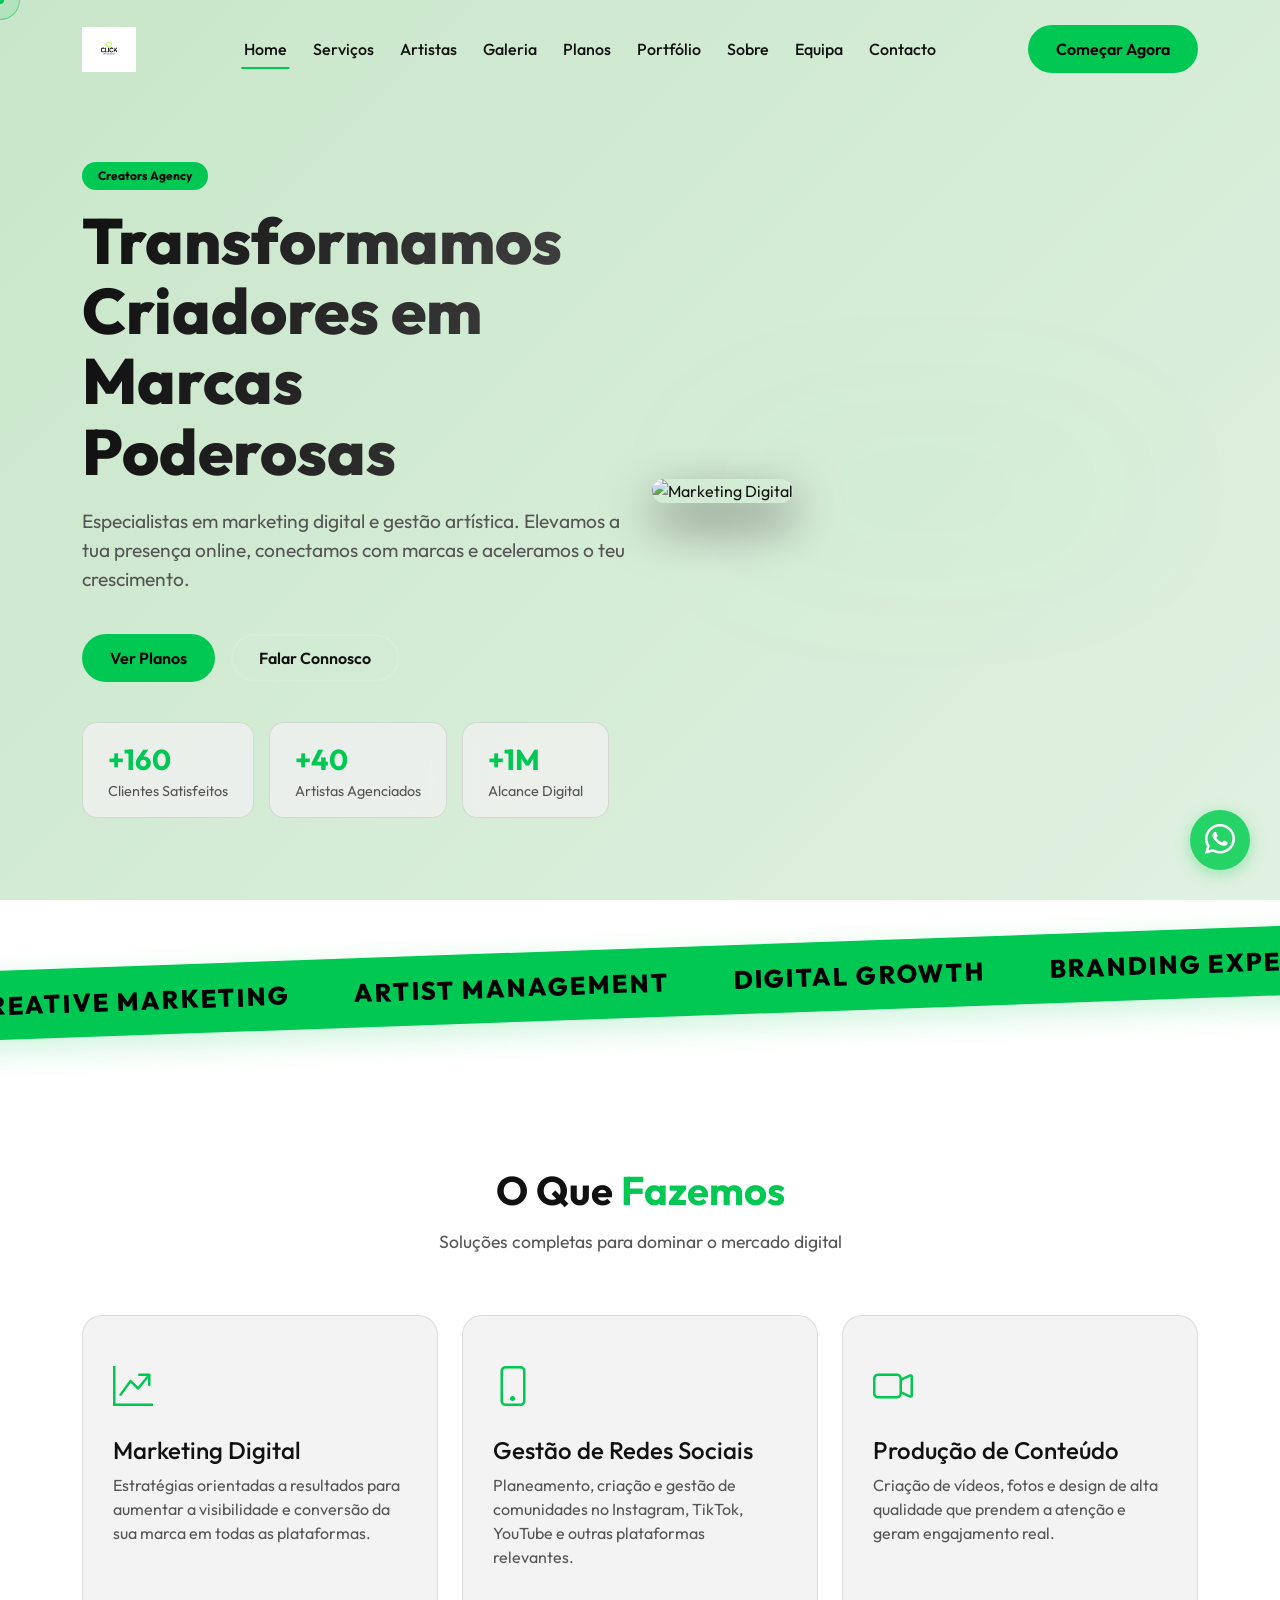
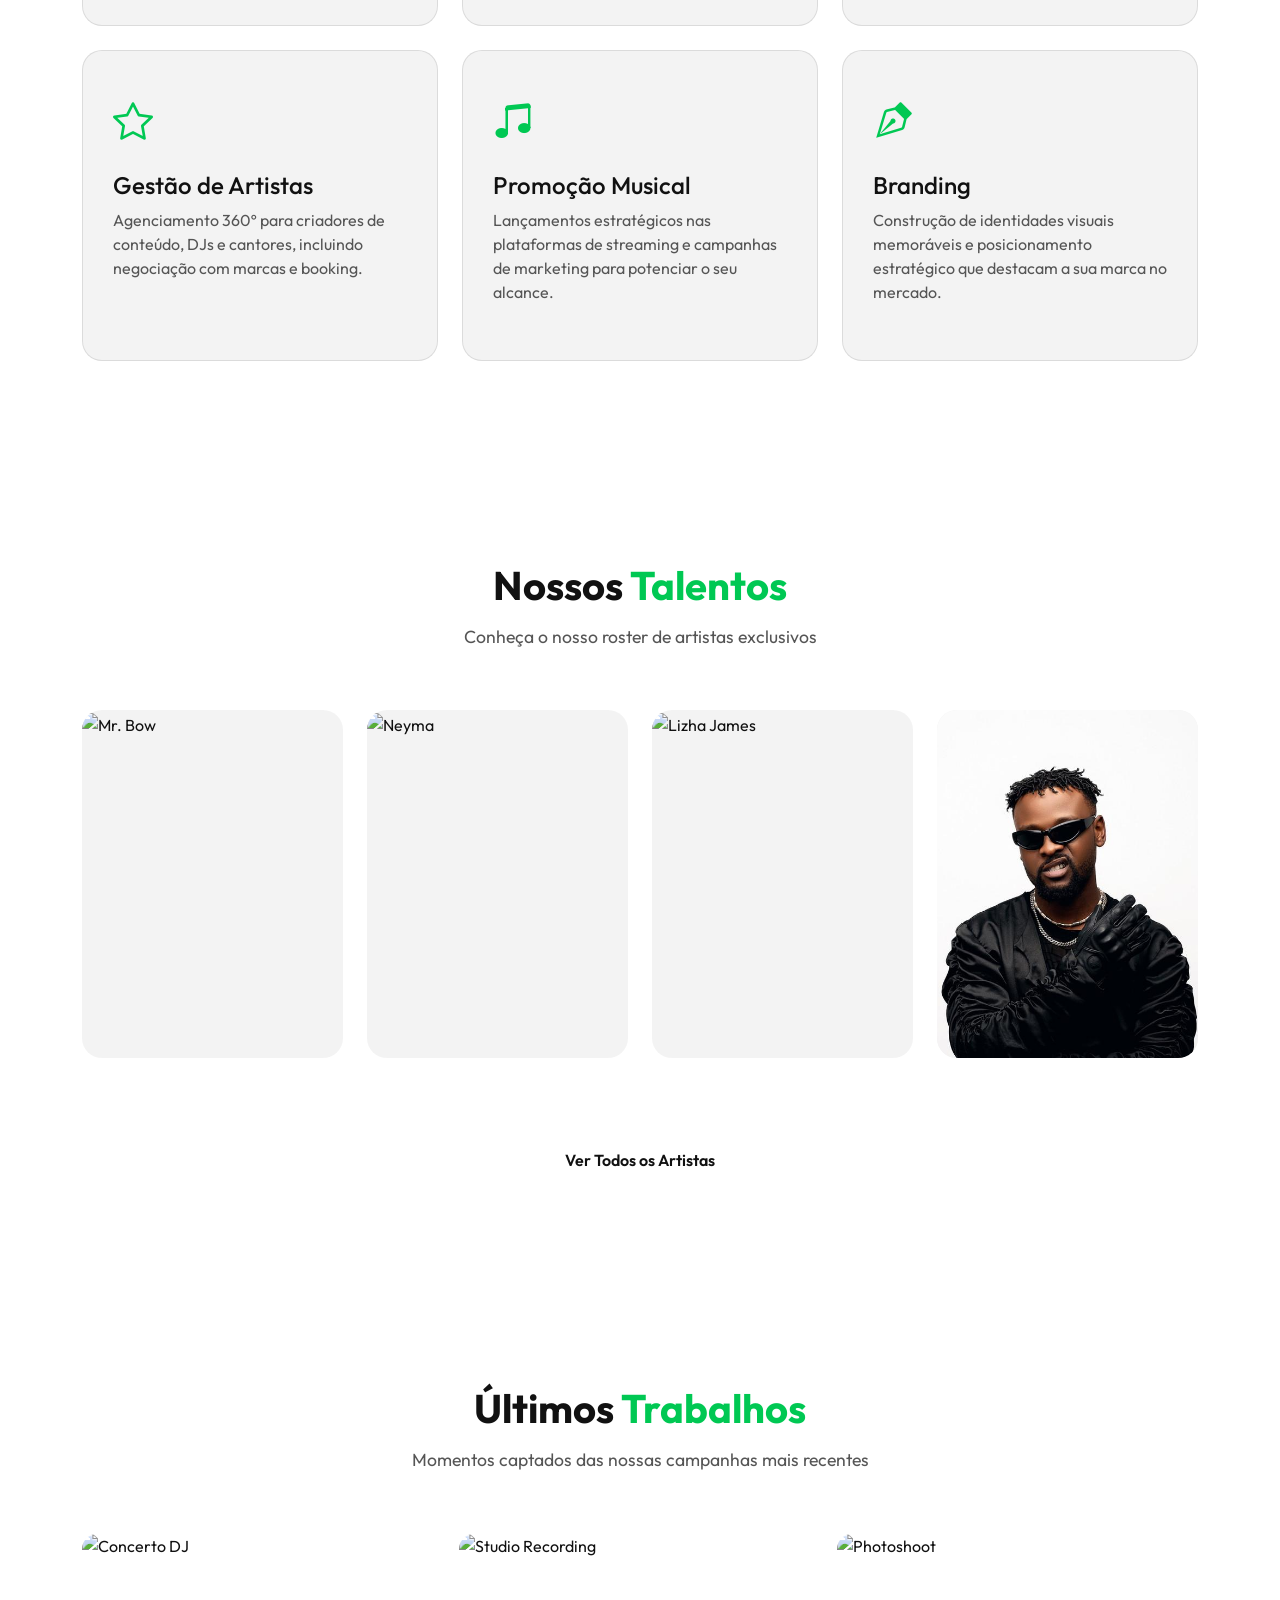
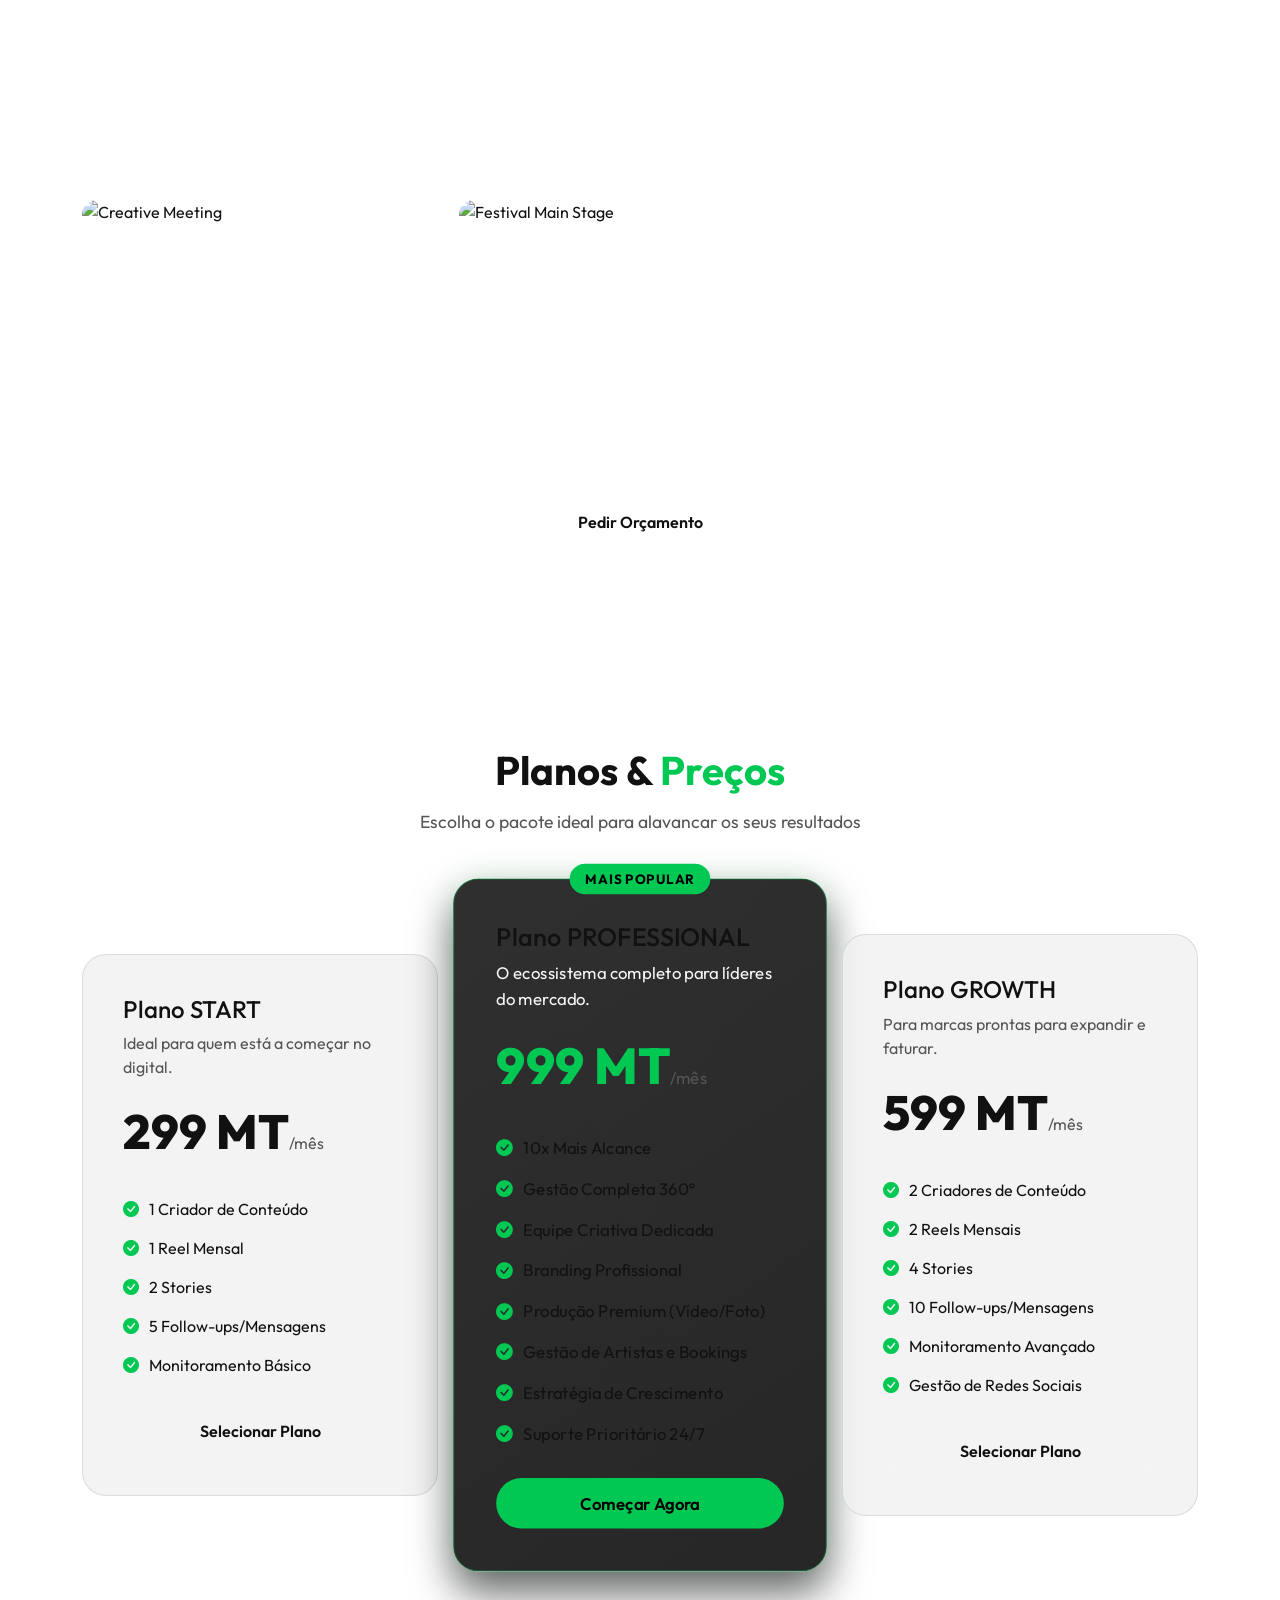
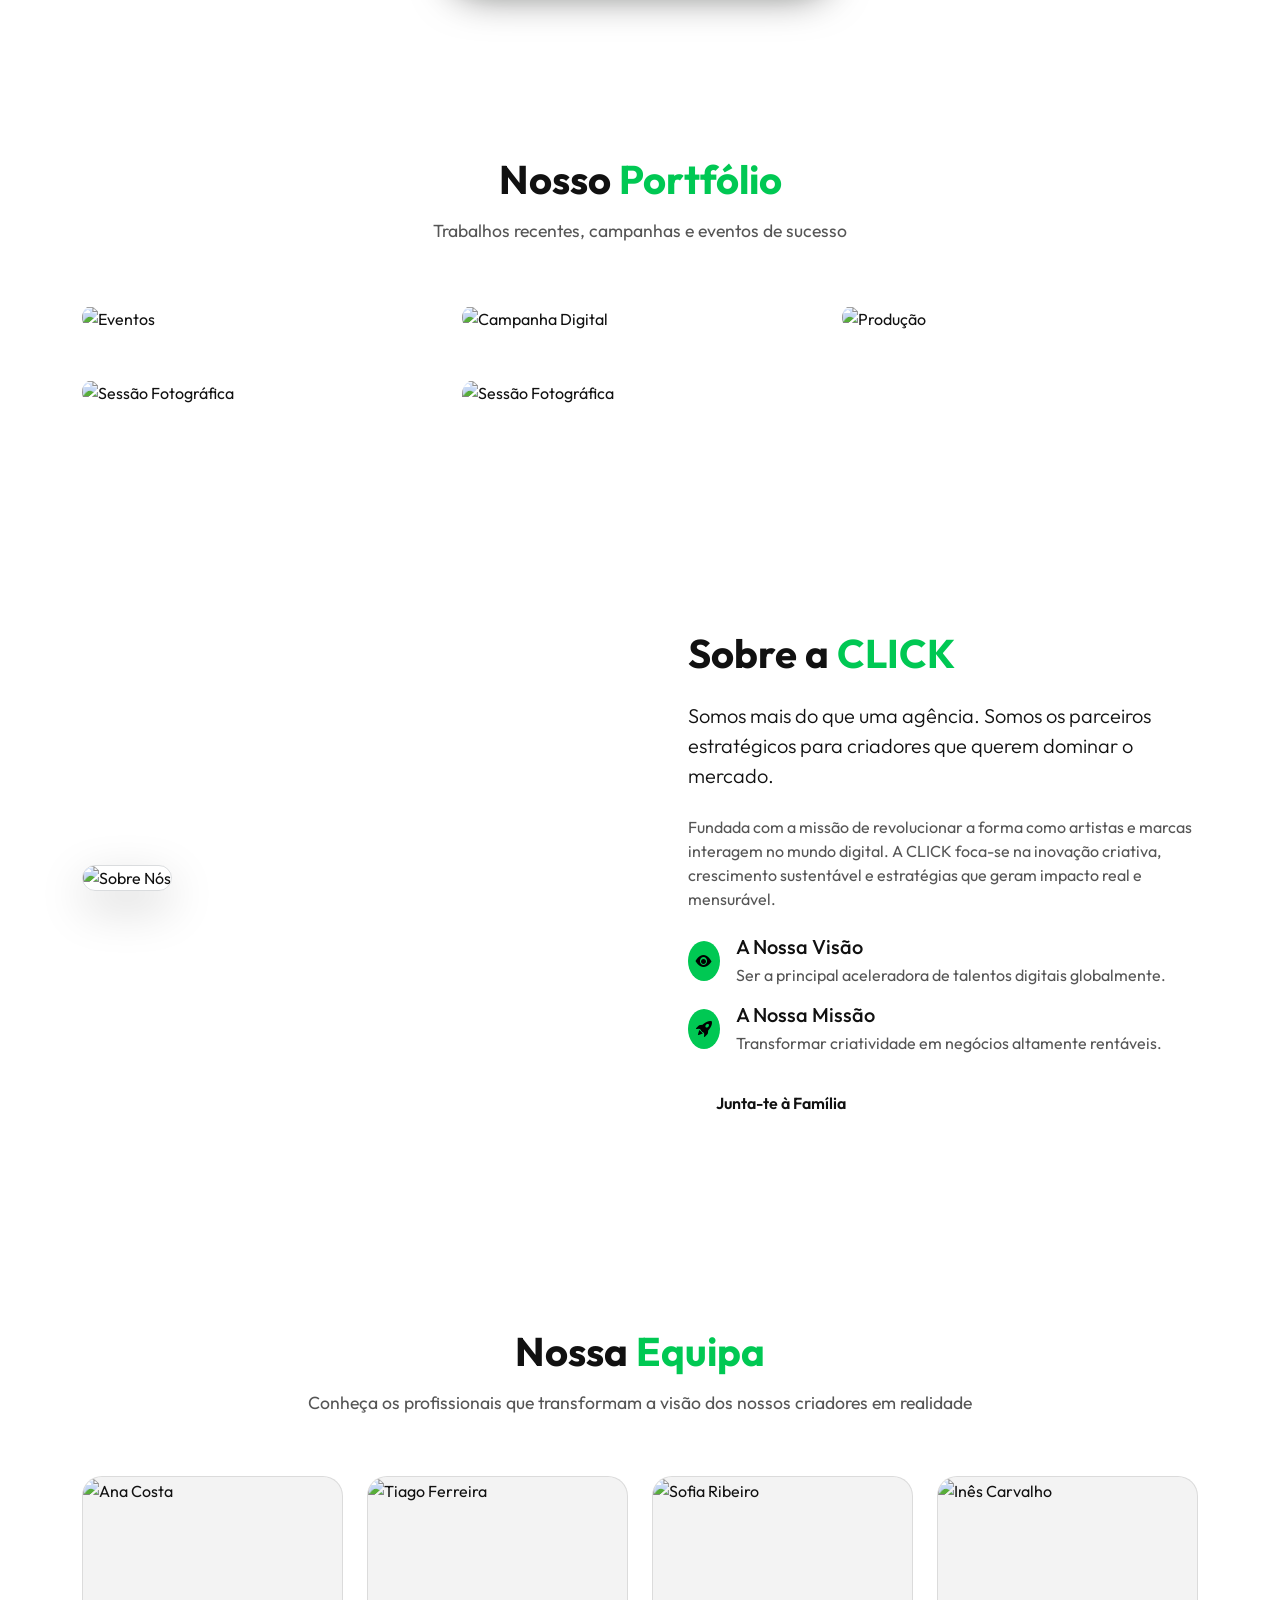
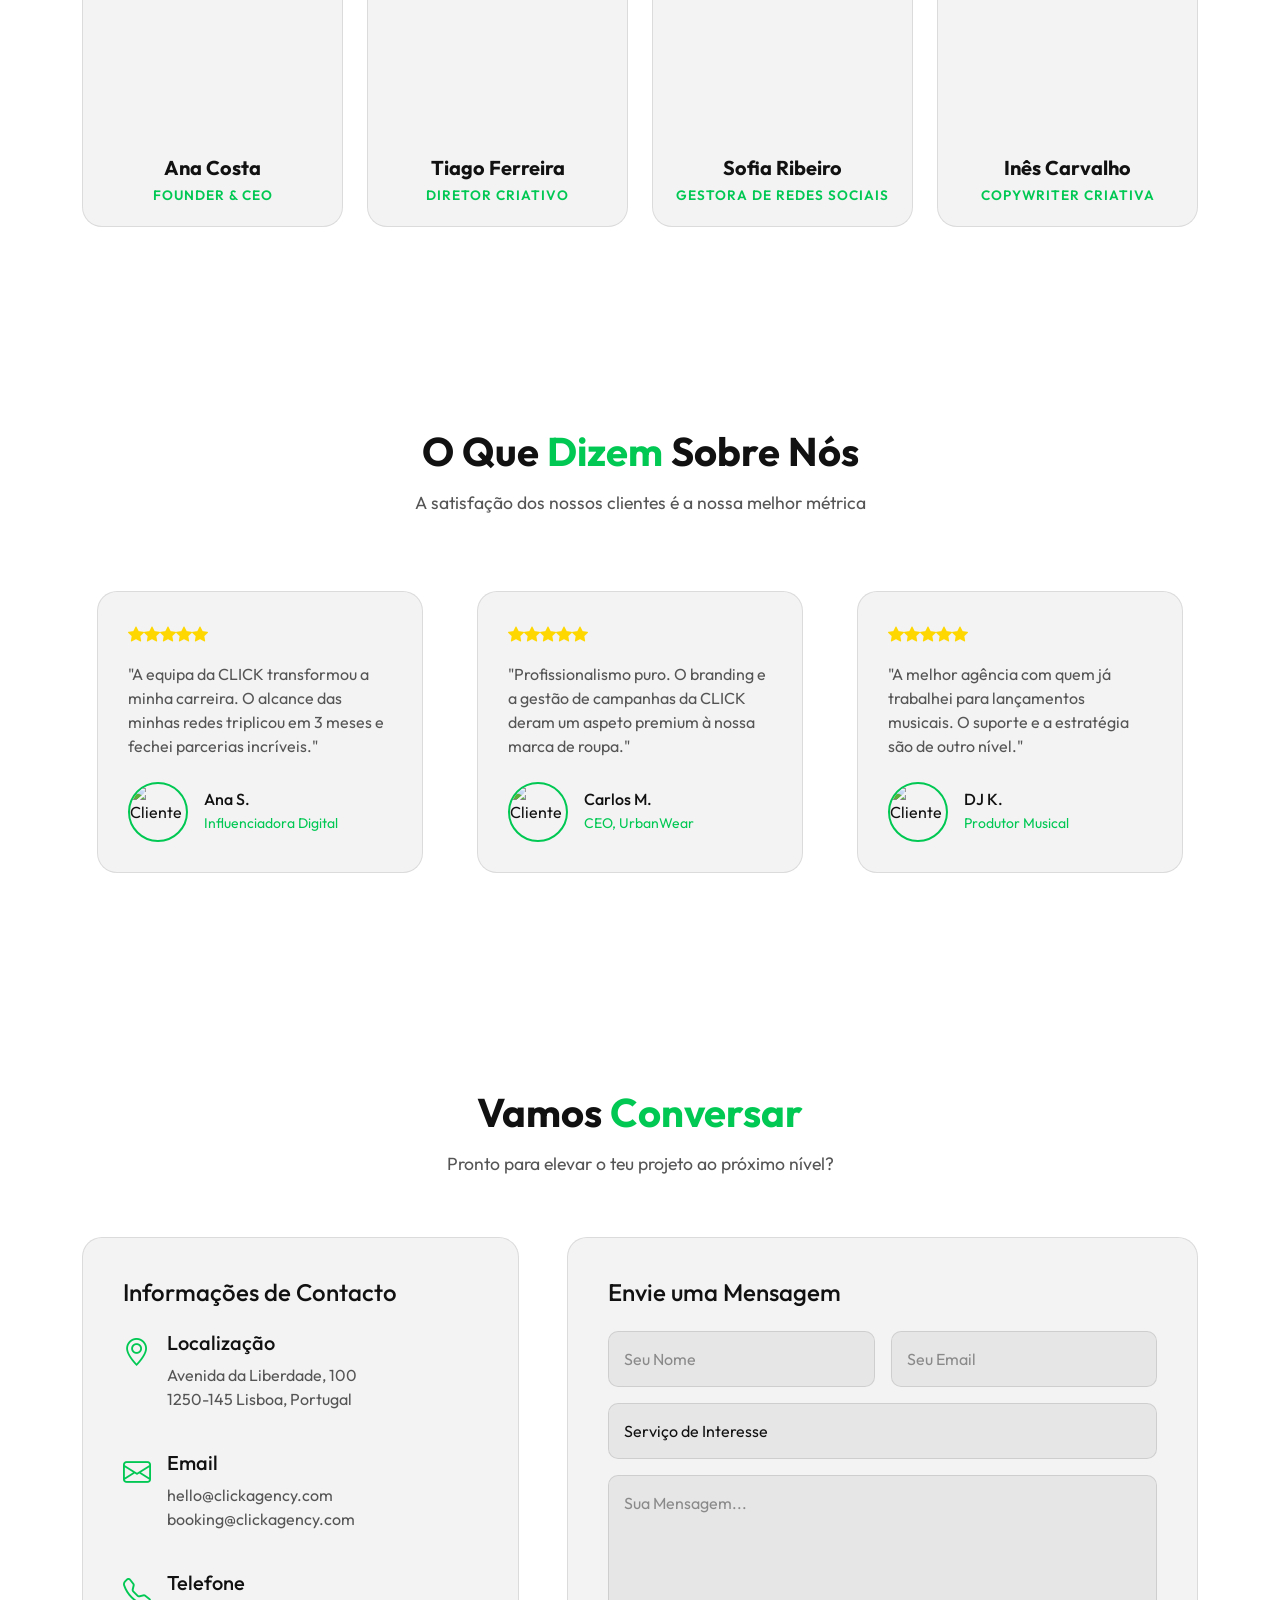
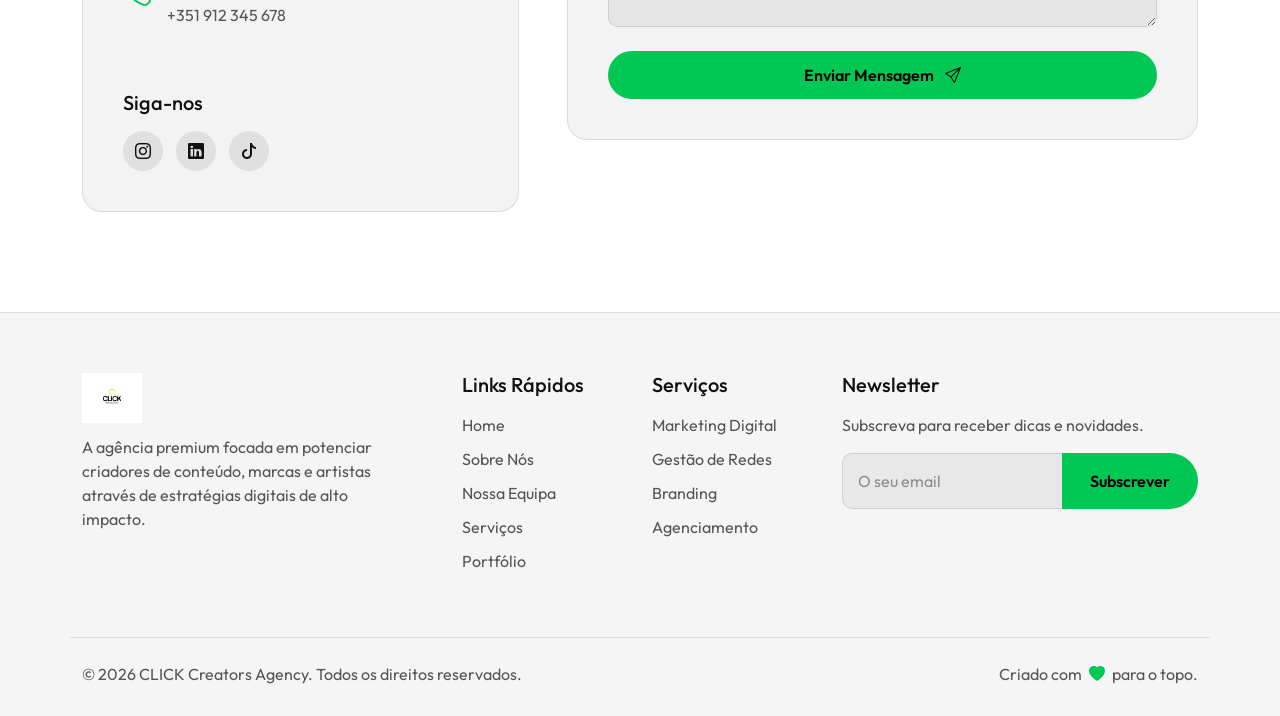
==== commit 229203bb: "feat: update hero logo and refresh artist list with new talent profiles" ====
--- a/index.html
+++ b/index.html
@@ -91,8 +91,7 @@
                 <div class="col-lg-6 mt-5 mt-lg-0 reveal">
                     <div class="hero-img-container">
                         <div class="hero-glow"></div>
-                        <img src="assets/fotos/todos.jpg"
-                            alt="Marketing Digital" class="hero-img">
+                        <img src="assets/logo/logo.png" alt="Marketing Digital" class="hero-img">
                     </div>
                 </div>
             </div>
@@ -185,11 +184,11 @@
                 <div class="col-lg-3 col-md-6 reveal">
                     <div class="artist-card">
                         <div class="artist-img-wrapper">
-                            <img src="https://images.unsplash.com/photo-1570206231216-86113b562a12?ixlib=rb-4.0.3&auto=format&fit=crop&w=600&q=80"
-                                alt="DJ ALex" class="artist-img">
+                            <img src="https://images.unsplash.com/photo-1507003211169-0a1dd7228f2d?ixlib=rb-4.0.3&auto=format&fit=crop&w=600&q=80"
+                                alt="Mr. Bow" class="artist-img">
                             <div class="artist-overlay">
-                                <h5>DJ Alex M.</h5>
-                                <p class="text-primary-custom mb-2">DJ & Produtor</p>
+                                <h5>Mr. Bow</h5>
+                                <p class="text-primary-custom mb-2">Cantor & Produtor</p>
                                 <div class="social-icons mb-3">
                                     <a href="#"><i class="bi bi-instagram"></i></a>
                                     <a href="#"><i class="bi bi-spotify"></i></a>
@@ -203,10 +202,10 @@
                 <div class="col-lg-3 col-md-6 reveal">
                     <div class="artist-card">
                         <div class="artist-img-wrapper">
-                            <img src="https://images.unsplash.com/photo-1516280440544-d6211f4d99c4?ixlib=rb-4.0.3&auto=format&fit=crop&w=600&q=80"
-                                alt="Sarah J" class="artist-img">
+                            <img src="https://images.unsplash.com/photo-1531746020798-e6953c6e8e04?ixlib=rb-4.0.3&auto=format&fit=crop&w=600&q=80"
+                                alt="Neyma" class="artist-img">
                             <div class="artist-overlay">
-                                <h5>Sarah J.</h5>
+                                <h5>Neyma</h5>
                                 <p class="text-primary-custom mb-2">Cantora</p>
                                 <div class="social-icons mb-3">
                                     <a href="#"><i class="bi bi-instagram"></i></a>
@@ -221,15 +220,15 @@
                 <div class="col-lg-3 col-md-6 reveal">
                     <div class="artist-card">
                         <div class="artist-img-wrapper">
-                            <img src="https://images.unsplash.com/photo-1616091093714-c64882e9ab55?ixlib=rb-4.0.3&auto=format&fit=crop&w=600&q=80"
-                                alt="Lucas T" class="artist-img">
+                            <img src="https://images.unsplash.com/photo-1567532939604-b6b5b0db2604?ixlib=rb-4.0.3&auto=format&fit=crop&w=600&q=80"
+                                alt="Lizha James" class="artist-img">
                             <div class="artist-overlay">
-                                <h5>Lucas T.</h5>
-                                <p class="text-primary-custom mb-2">Influenciador Lifestyle</p>
+                                <h5>Lizha James</h5>
+                                <p class="text-primary-custom mb-2">Cantora & Empresária</p>
                                 <div class="social-icons mb-3">
                                     <a href="#"><i class="bi bi-instagram"></i></a>
                                     <a href="#"><i class="bi bi-tiktok"></i></a>
-                                    <a href="#"><i class="bi bi-twitter-x"></i></a>
+                                    <a href="#"><i class="bi bi-spotify"></i></a>
                                 </div>
                                 <button class="btn btn-sm btn-outline-light w-100">Ver Perfil</button>
                             </div>
@@ -239,14 +238,14 @@
                 <div class="col-lg-3 col-md-6 reveal">
                     <div class="artist-card">
                         <div class="artist-img-wrapper">
-                            <img src="https://images.unsplash.com/photo-1520096503882-747d6e648f57?ixlib=rb-4.0.3&auto=format&fit=crop&w=600&q=80"
-                                alt="Mia V" class="artist-img">
+                            <img src="assets/artistas/laylizzy.jpg" alt="Laylizzy" class="artist-img">
                             <div class="artist-overlay">
-                                <h5>Mia V.</h5>
-                                <p class="text-primary-custom mb-2">Criadora de Conteúdo</p>
+                                <h5>Laylizzy</h5>
+                                <p class="text-primary-custom mb-2">Rapper & Compositor</p>
                                 <div class="social-icons mb-3">
                                     <a href="#"><i class="bi bi-instagram"></i></a>
                                     <a href="#"><i class="bi bi-youtube"></i></a>
+                                    <a href="#"><i class="bi bi-spotify"></i></a>
                                 </div>
                                 <button class="btn btn-sm btn-outline-light w-100">Ver Perfil</button>
                             </div>
@@ -453,8 +452,8 @@
         <div class="container">
             <div class="row align-items-center">
                 <div class="col-lg-6 reveal">
-                    <img src="assets/fotos/todos.jpg"
-                        alt="Sobre Nós" class="img-fluid rounded-4 shadow-lg border border-secondary border-opacity-25">
+                    <img src="assets/fotos/todos.jpg" alt="Sobre Nós"
+                        class="img-fluid rounded-4 shadow-lg border border-secondary border-opacity-25">
                 </div>
                 <div class="col-lg-6 mt-5 mt-lg-0 ps-lg-5 reveal">
                     <h2 class="section-title text-start mb-4">Sobre a <span class="title-highlight">CLICK</span></h2>
@@ -492,7 +491,8 @@
     <section class="section-padding bg-darker" id="team">
         <div class="container">
             <h2 class="section-title reveal">Nossa <span class="title-highlight">Equipa</span></h2>
-            <p class="section-subtitle reveal">Conheça os profissionais que transformam a visão dos nossos criadores em realidade</p>
+            <p class="section-subtitle reveal">Conheça os profissionais que transformam a visão dos nossos criadores em
+                realidade</p>
 
             <div class="row g-4 justify-content-center">
                 <!-- Member 1 -->
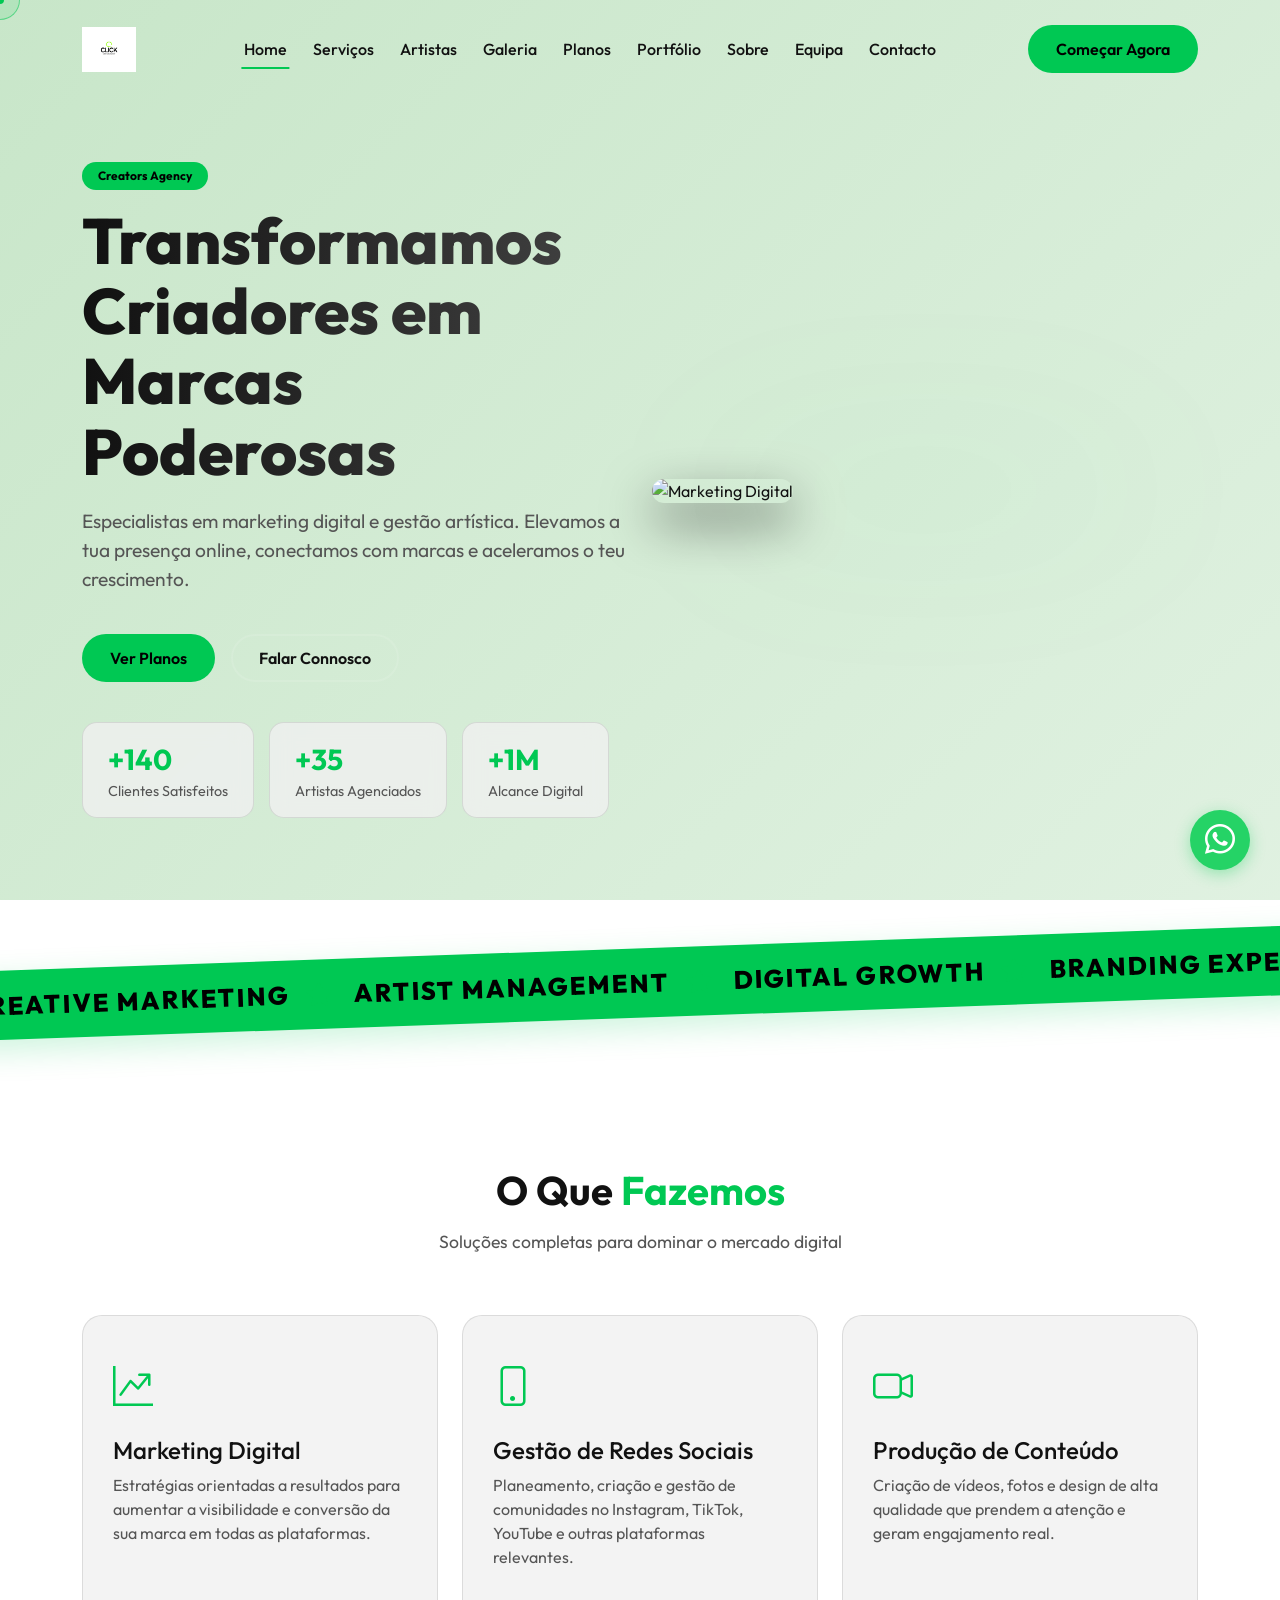
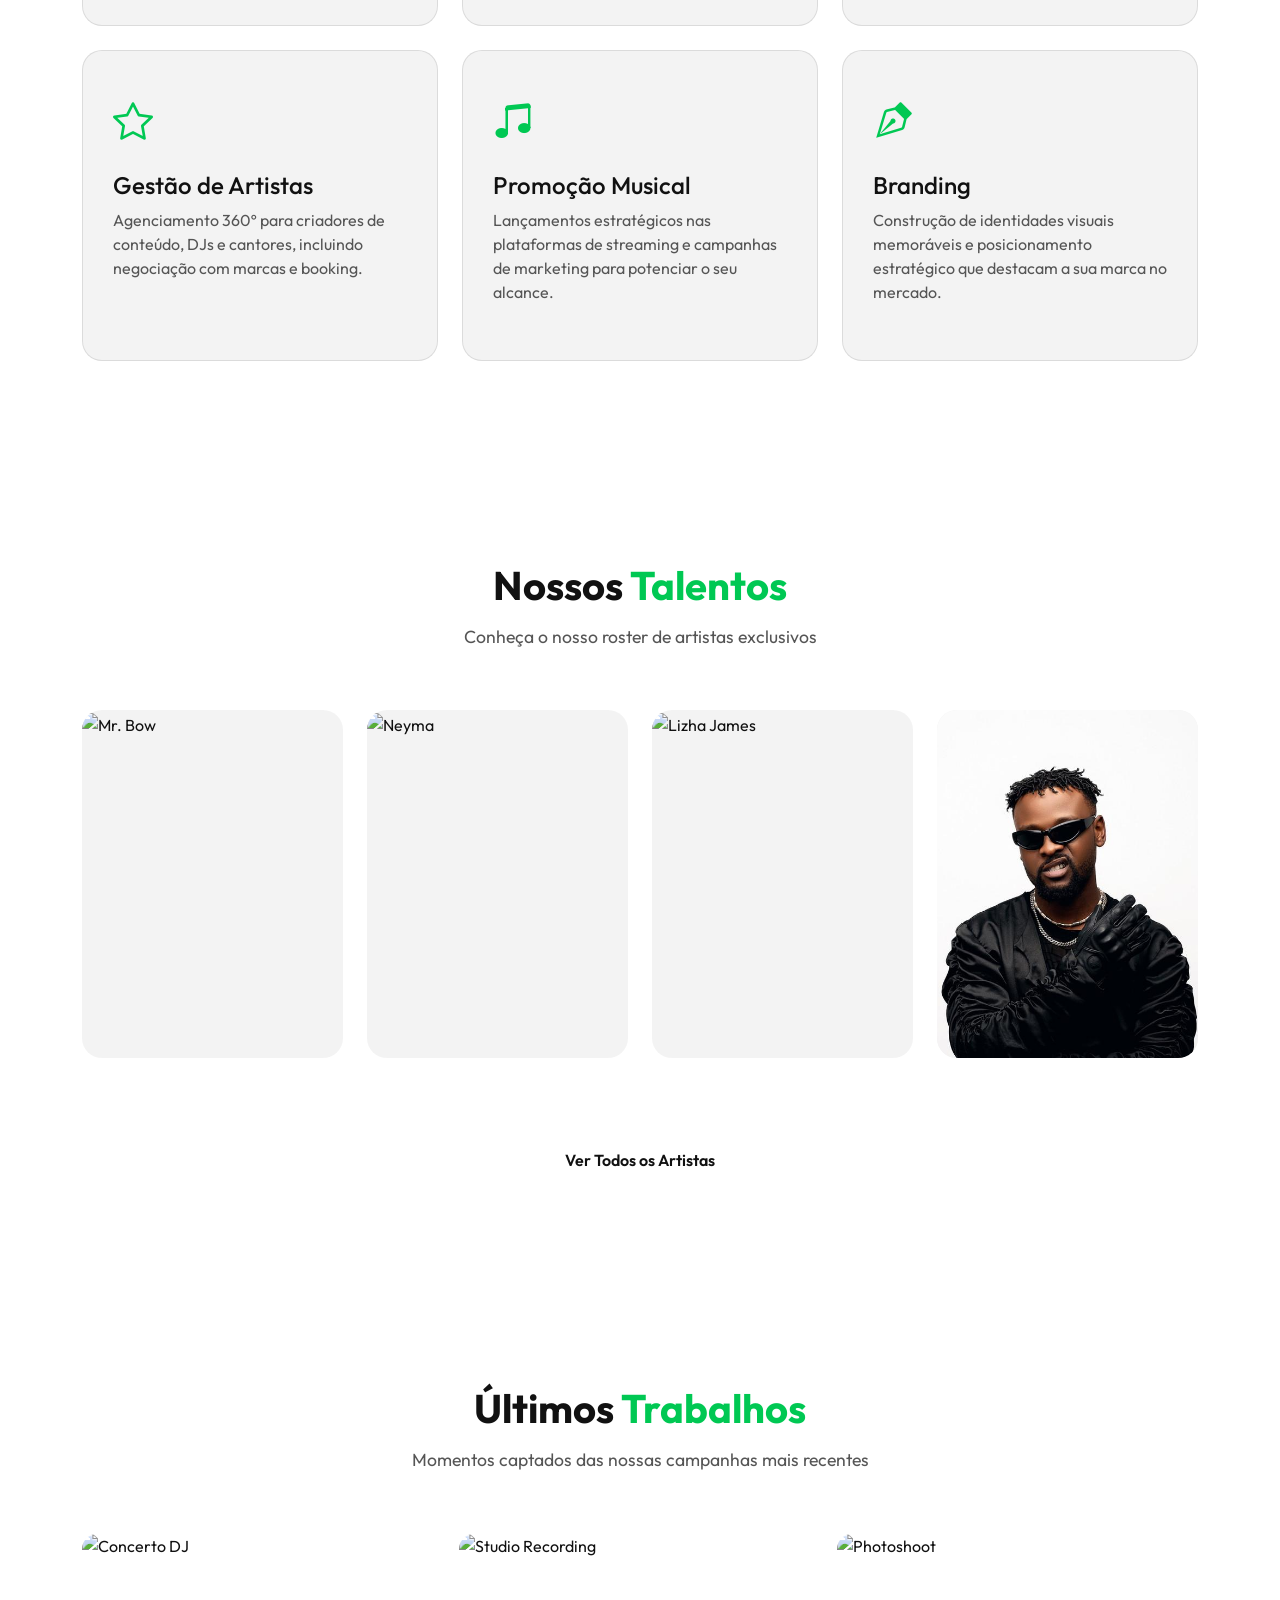
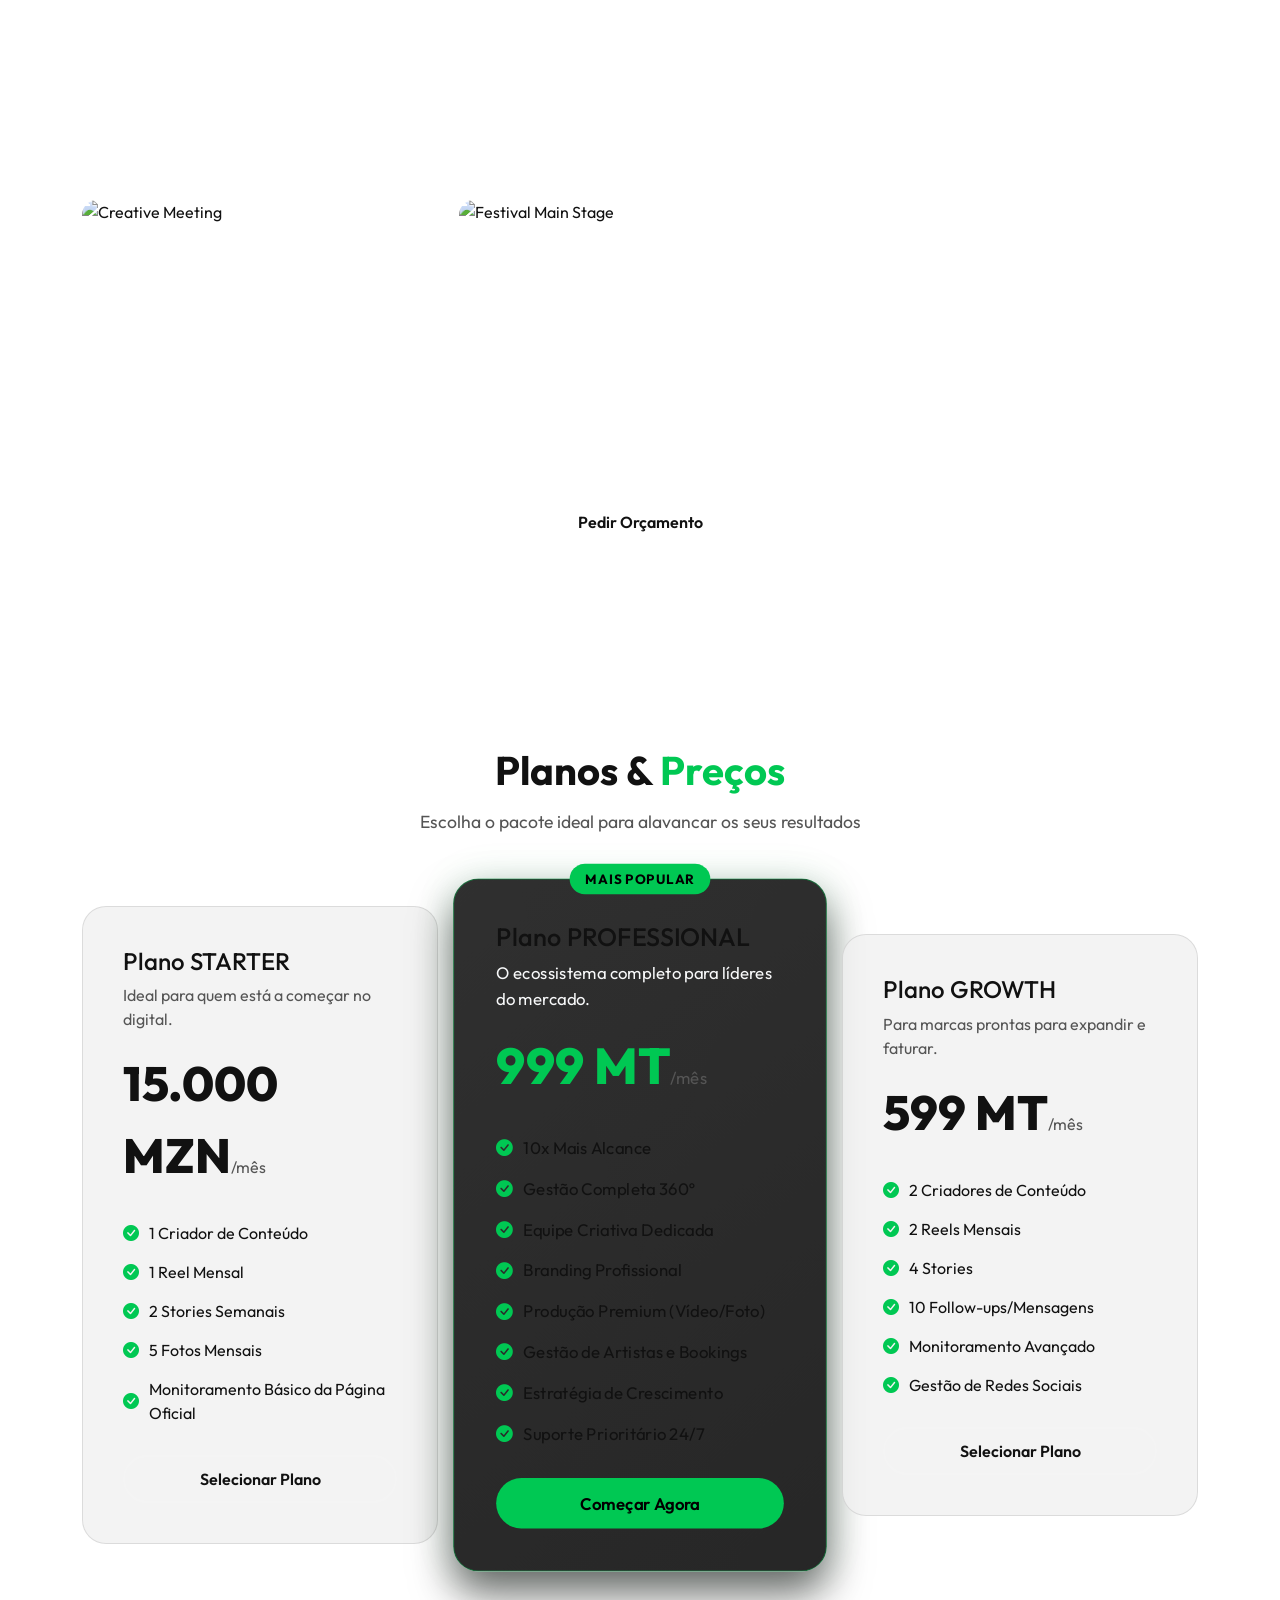
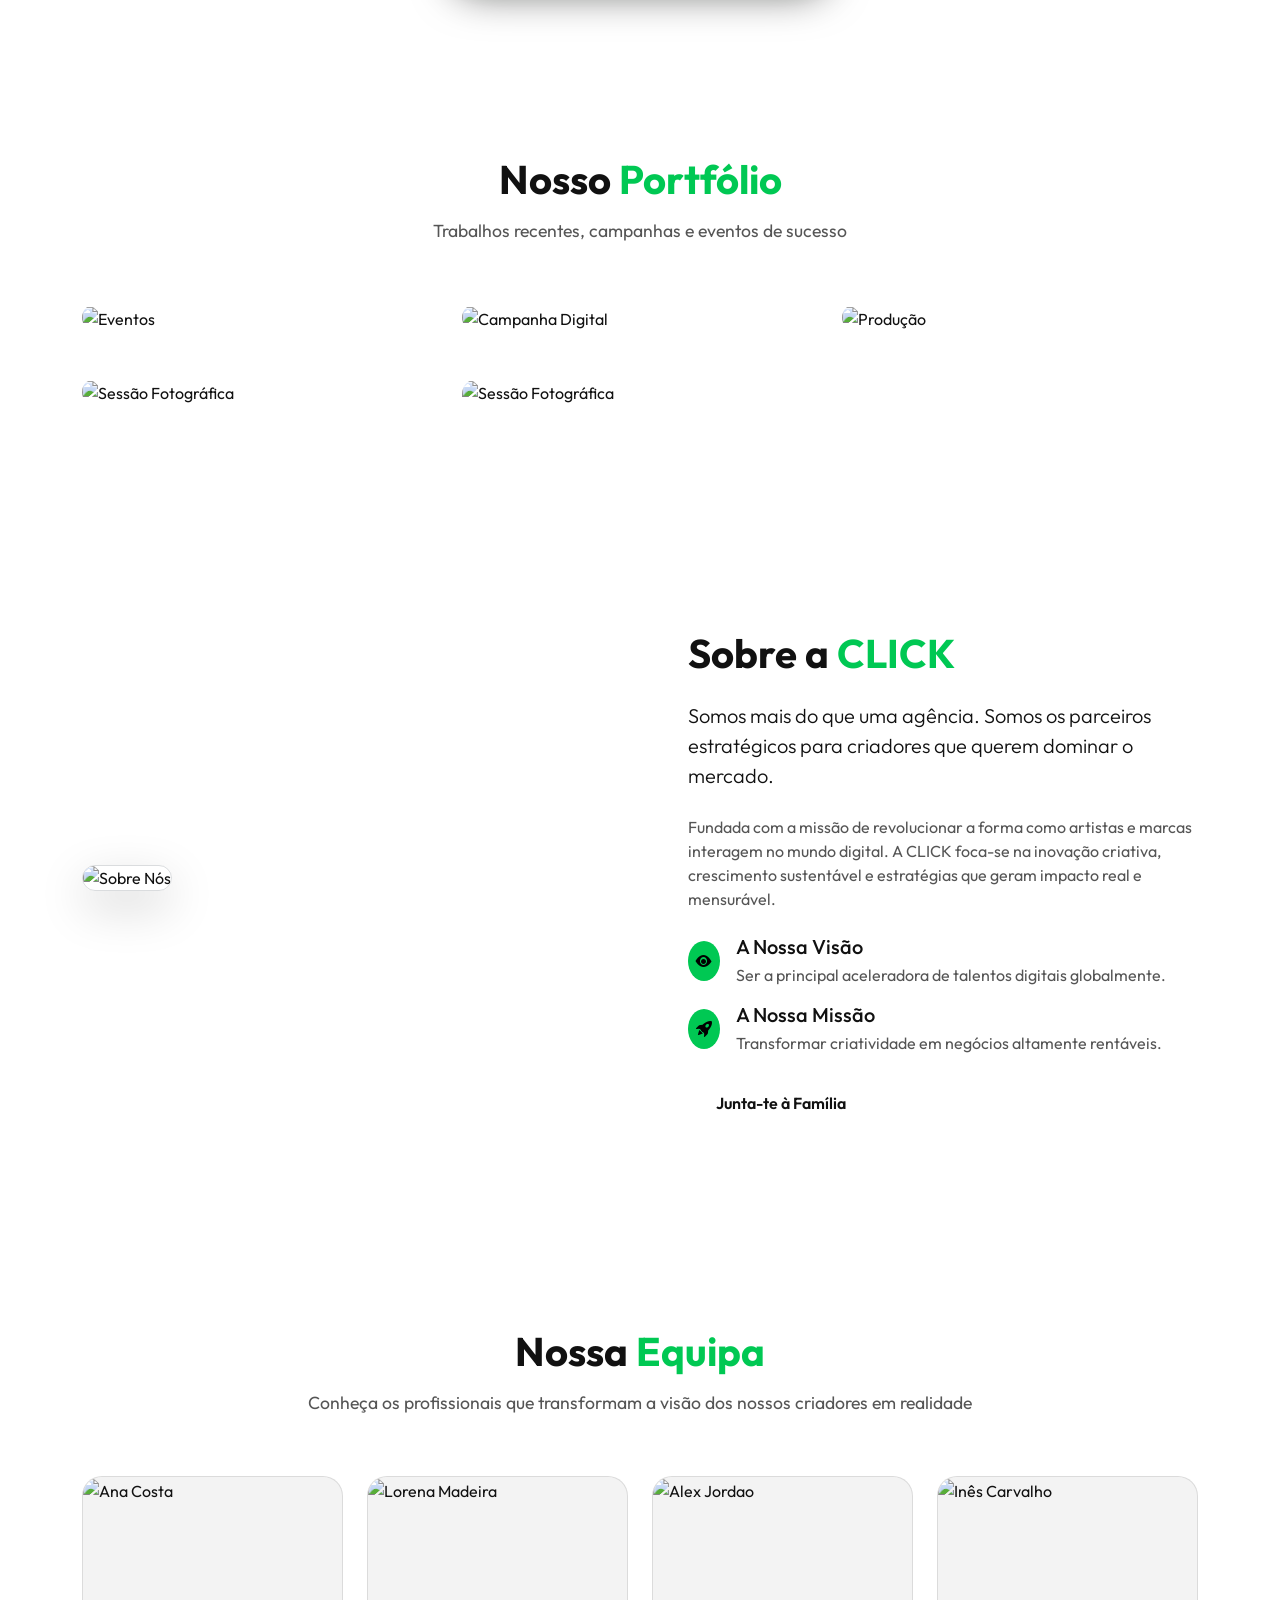
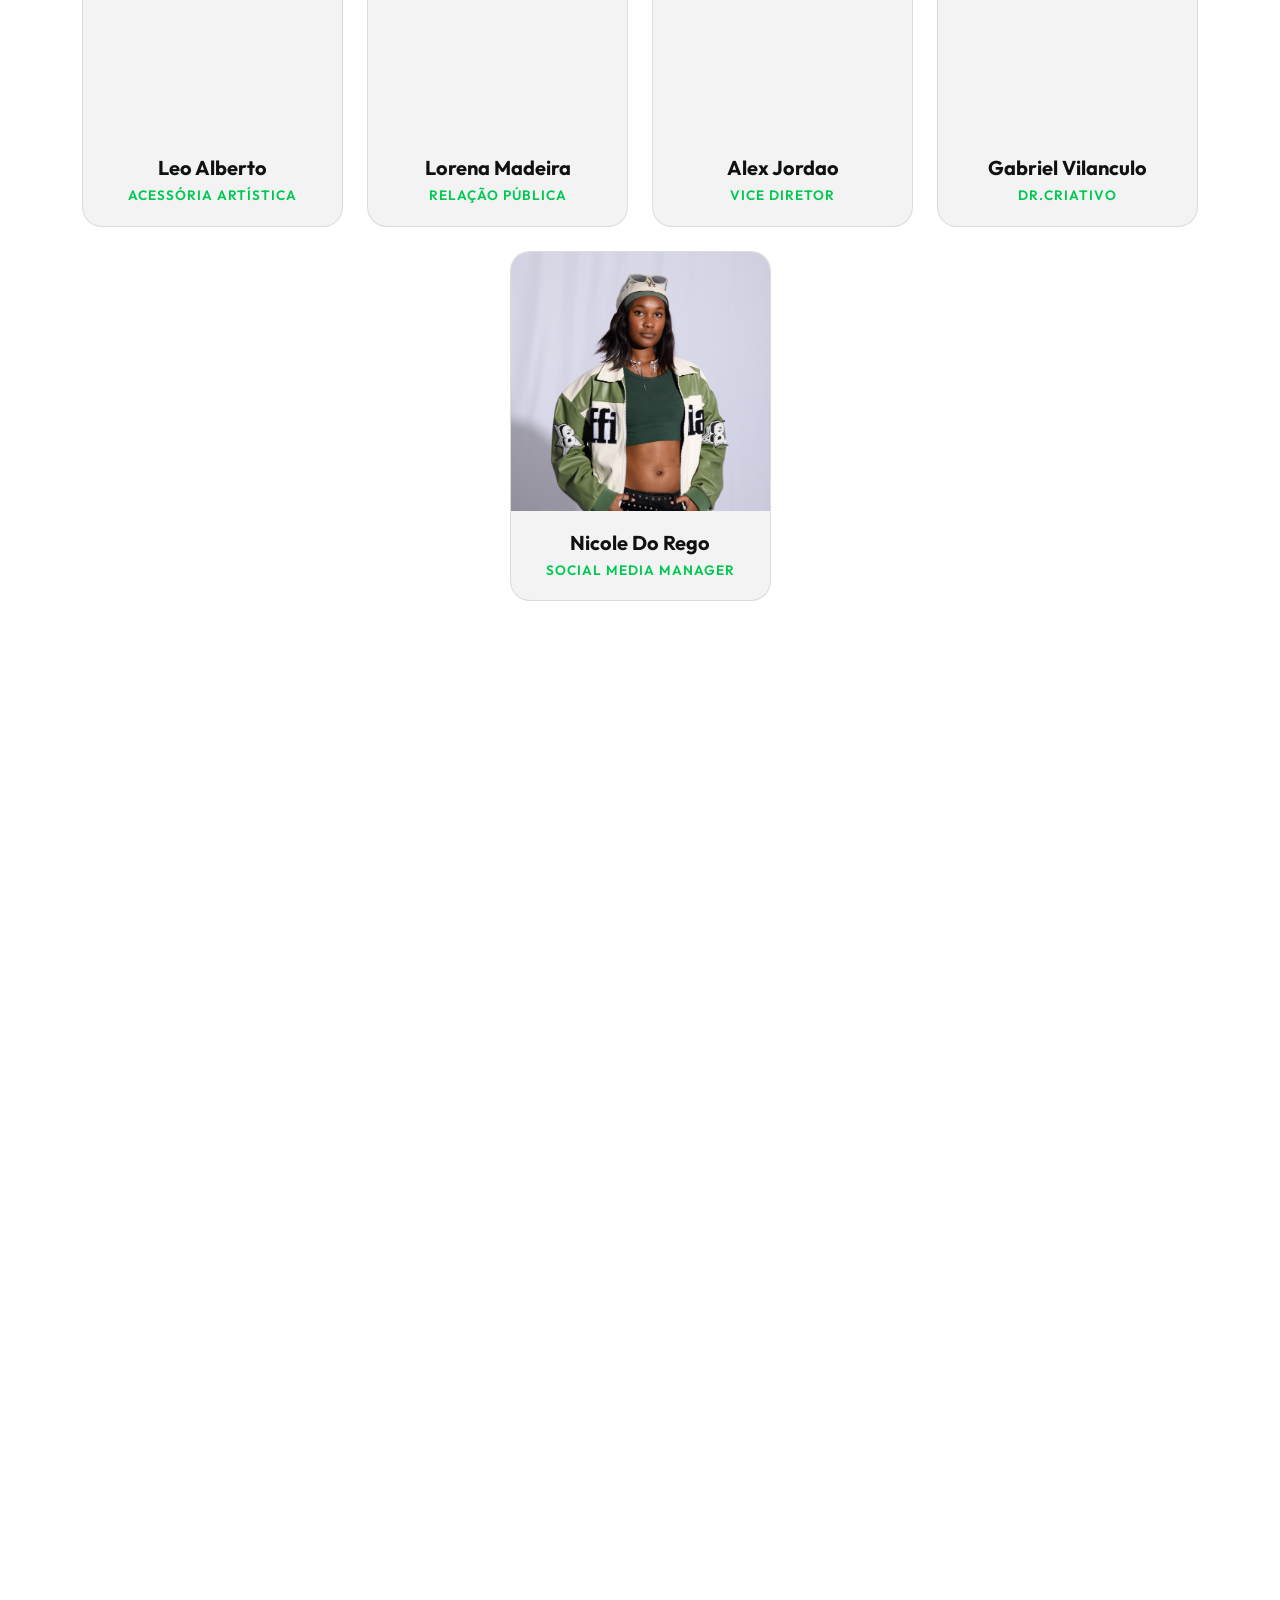
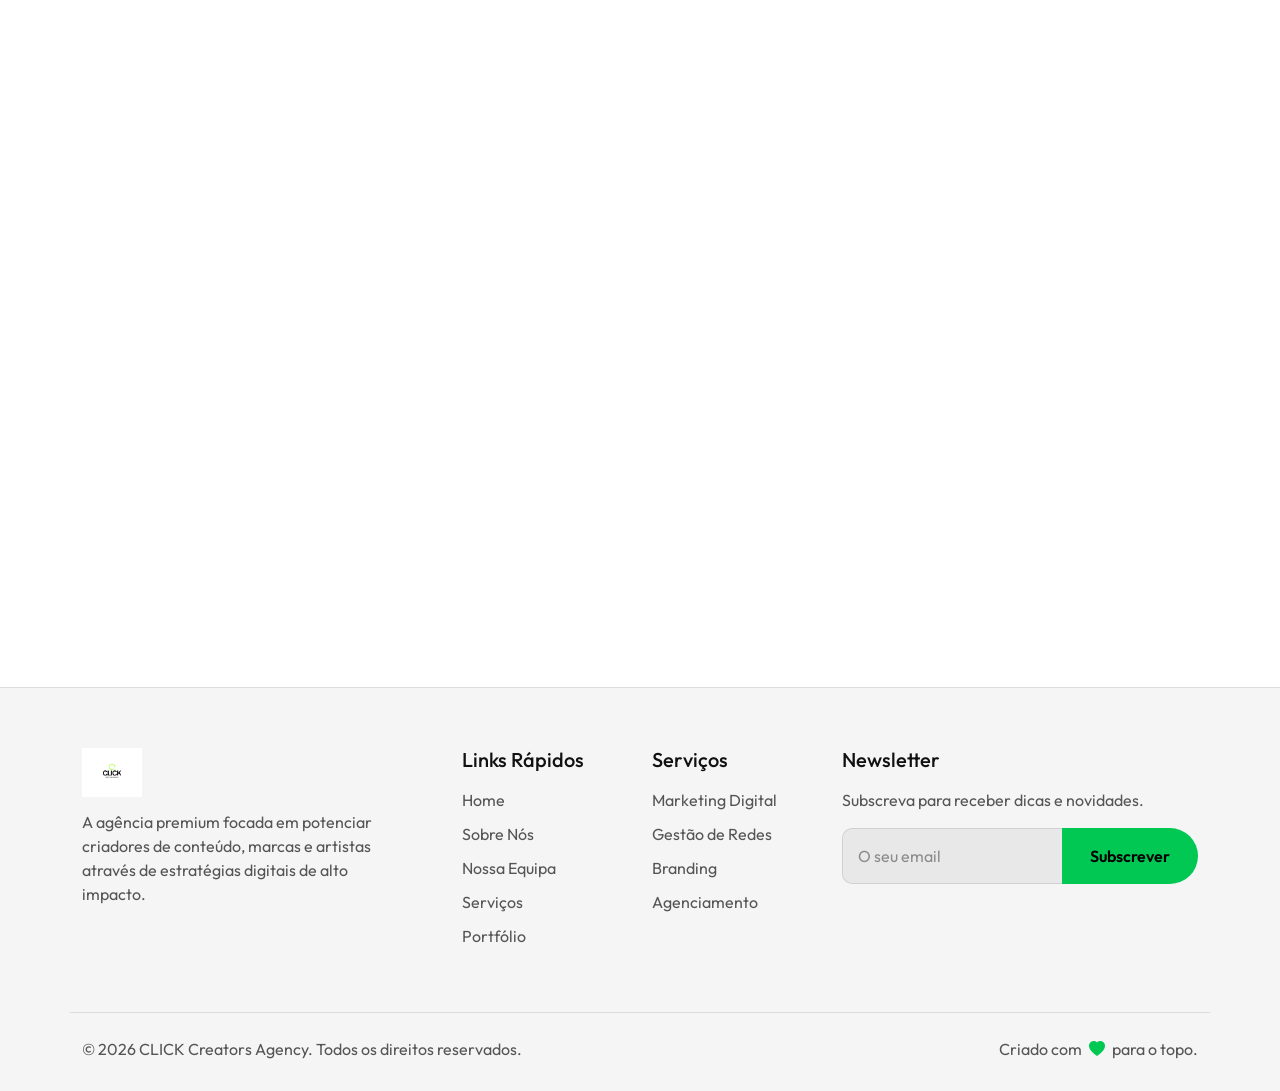
==== commit 0d09d14a: "feat: implement interactive animations and update pricing and team details in index.html" ====
--- a/index.html
+++ b/index.html
@@ -330,15 +330,15 @@
                 <!-- Start Plan -->
                 <div class="col-lg-4 reveal">
                     <div class="pricing-card">
-                        <h4>Plano START</h4>
+                        <h4>Plano STARTER</h4>
                         <p class="text-muted">Ideal para quem está a começar no digital.</p>
-                        <div class="price">299 MT<span>/mês</span></div>
+                        <div class="price">15.000 MZN<span>/mês</span></div>
                         <ul class="pricing-features">
                             <li><i class="bi bi-check-circle-fill"></i> 1 Criador de Conteúdo</li>
                             <li><i class="bi bi-check-circle-fill"></i> 1 Reel Mensal</li>
-                            <li><i class="bi bi-check-circle-fill"></i> 2 Stories</li>
-                            <li><i class="bi bi-check-circle-fill"></i> 5 Follow-ups/Mensagens</li>
-                            <li><i class="bi bi-check-circle-fill"></i> Monitoramento Básico</li>
+                            <li><i class="bi bi-check-circle-fill"></i> 2 Stories Semanais</li>
+                            <li><i class="bi bi-check-circle-fill"></i> 5 Fotos Mensais</li>
+                            <li><i class="bi bi-check-circle-fill"></i> Monitoramento Básico da Página Oficial</li>
                         </ul>
                         <a href="#contact" class="btn btn-outline-custom w-100">Selecionar Plano</a>
                     </div>
@@ -502,8 +502,8 @@
                             <img src="assets/fotos/FRM_3087-Edit.jpg" alt="Ana Costa" class="team-img">
                         </div>
                         <div class="team-info">
-                            <h5 class="team-name">Ana Costa</h5>
-                            <p class="team-role">Founder & CEO</p>
+                            <h5 class="team-name">Leo Alberto</h5>
+                            <p class="team-role"> Acessória Artística</p>
                         </div>
                     </div>
                 </div>
@@ -511,11 +511,11 @@
                 <div class="col-lg-3 col-md-6 reveal">
                     <div class="team-card">
                         <div class="team-img-wrapper">
-                            <img src="assets/fotos/FRM_3156-Edit.jpg" alt="Tiago Ferreira" class="team-img">
+                            <img src="assets/fotos/FRM_3156-Edit.jpg" alt="Lorena Madeira" class="team-img">
                         </div>
                         <div class="team-info">
-                            <h5 class="team-name">Tiago Ferreira</h5>
-                            <p class="team-role">Diretor Criativo</p>
+                            <h5 class="team-name">Lorena Madeira</h5>
+                            <p class="team-role">Relação pública</p>
                         </div>
                     </div>
                 </div>
@@ -523,11 +523,11 @@
                 <div class="col-lg-3 col-md-6 reveal">
                     <div class="team-card">
                         <div class="team-img-wrapper">
-                            <img src="assets/fotos/FRM_3263-Edit.jpg" alt="Sofia Ribeiro" class="team-img">
+                            <img src="assets/fotos/FRM_3263-Edit.jpg" alt="Alex Jordao" class="team-img">
                         </div>
                         <div class="team-info">
-                            <h5 class="team-name">Sofia Ribeiro</h5>
-                            <p class="team-role">Gestora de Redes Sociais</p>
+                            <h5 class="team-name">Alex Jordao</h5>
+                            <p class="team-role">Vice Diretor</p>
                         </div>
                     </div>
                 </div>
@@ -538,8 +538,20 @@
                             <img src="assets/fotos/FRM_3547-Edit.jpg" alt="Inês Carvalho" class="team-img">
                         </div>
                         <div class="team-info">
-                            <h5 class="team-name">Inês Carvalho</h5>
-                            <p class="team-role">Copywriter Criativa</p>
+                            <h5 class="team-name">Gabriel Vilanculo</h5>
+                            <p class="team-role">Dr.Criativo</p>
+                        </div>
+                    </div>
+                </div>
+                <!-- Member 5 -->
+                <div class="col-lg-3 col-md-6 reveal">
+                    <div class="team-card">
+                        <div class="team-img-wrapper">
+                            <img src="assets/fotos/FRM_3320.jpg" alt="Nicole Do Rego" class="team-img">
+                        </div>
+                        <div class="team-info">
+                            <h5 class="team-name">Nicole Do Rego</h5>
+                            <p class="team-role">Social Media Manager</p>
                         </div>
                     </div>
                 </div>
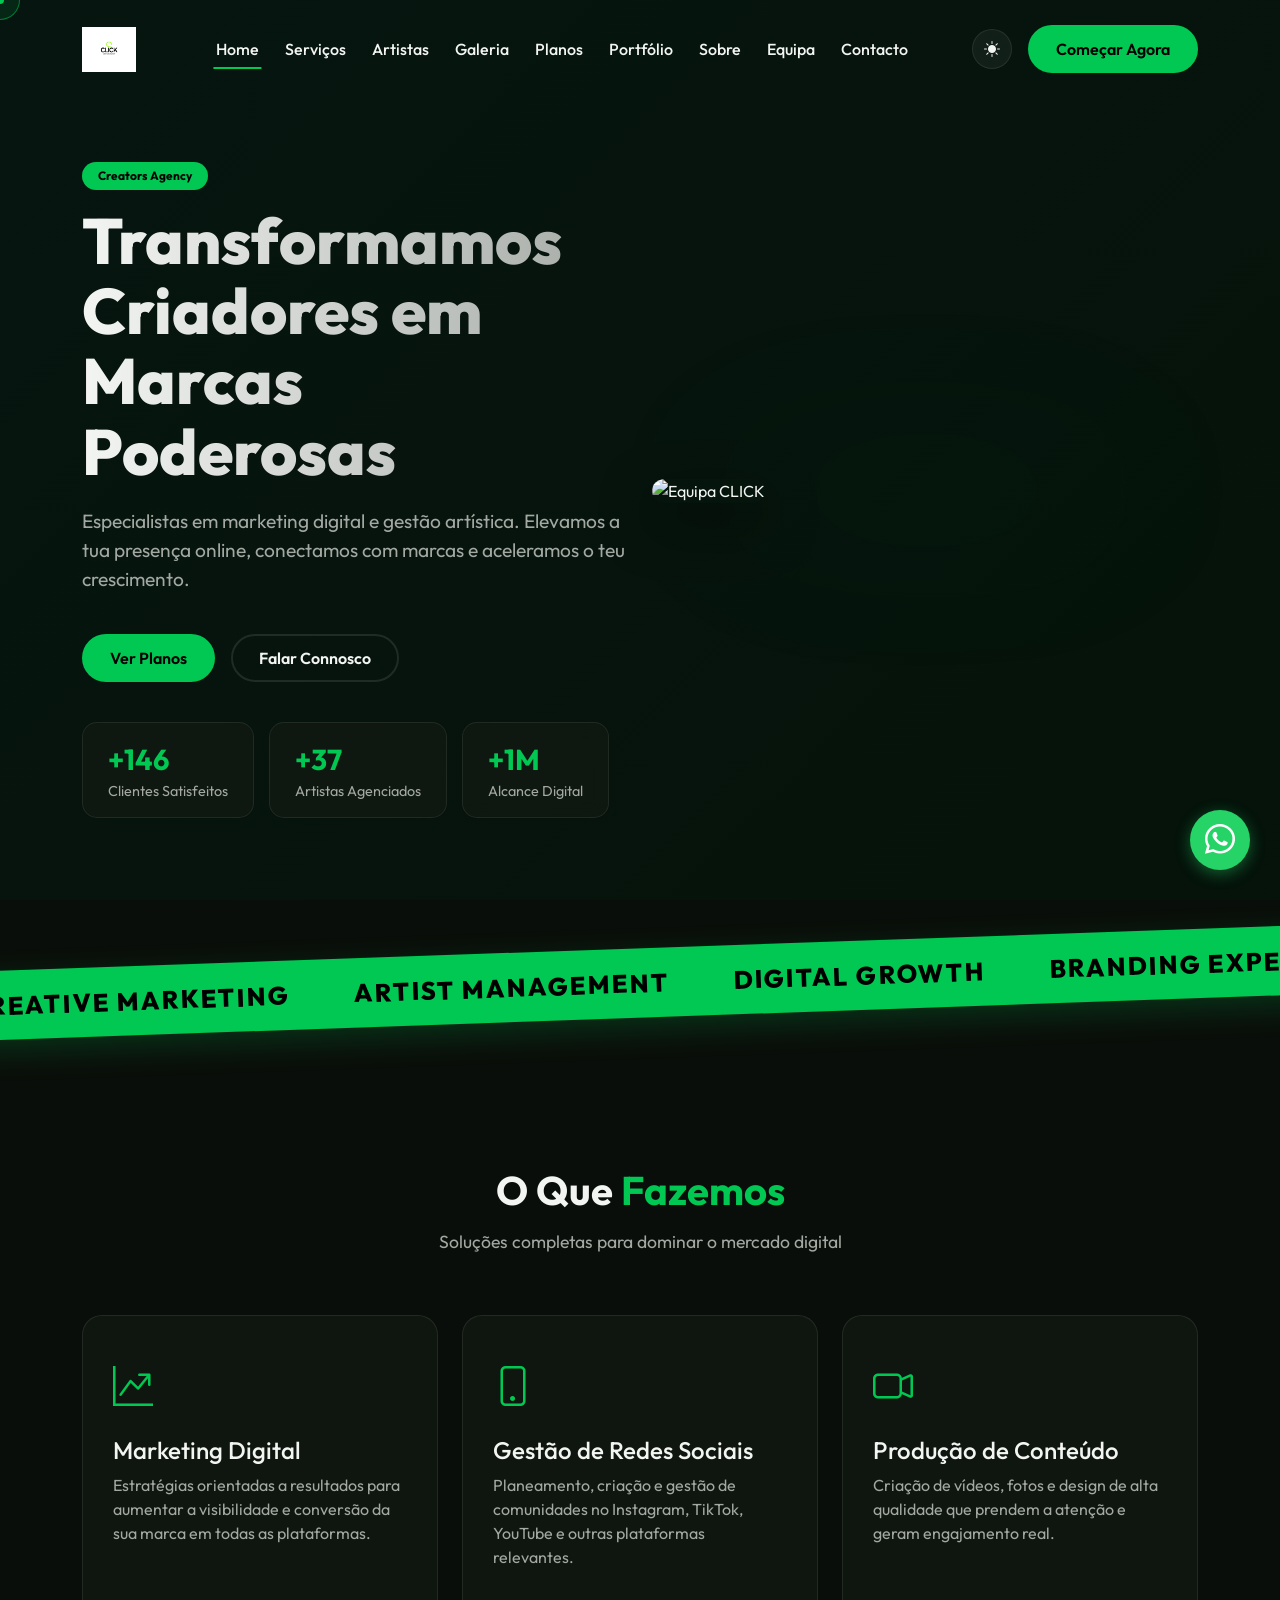
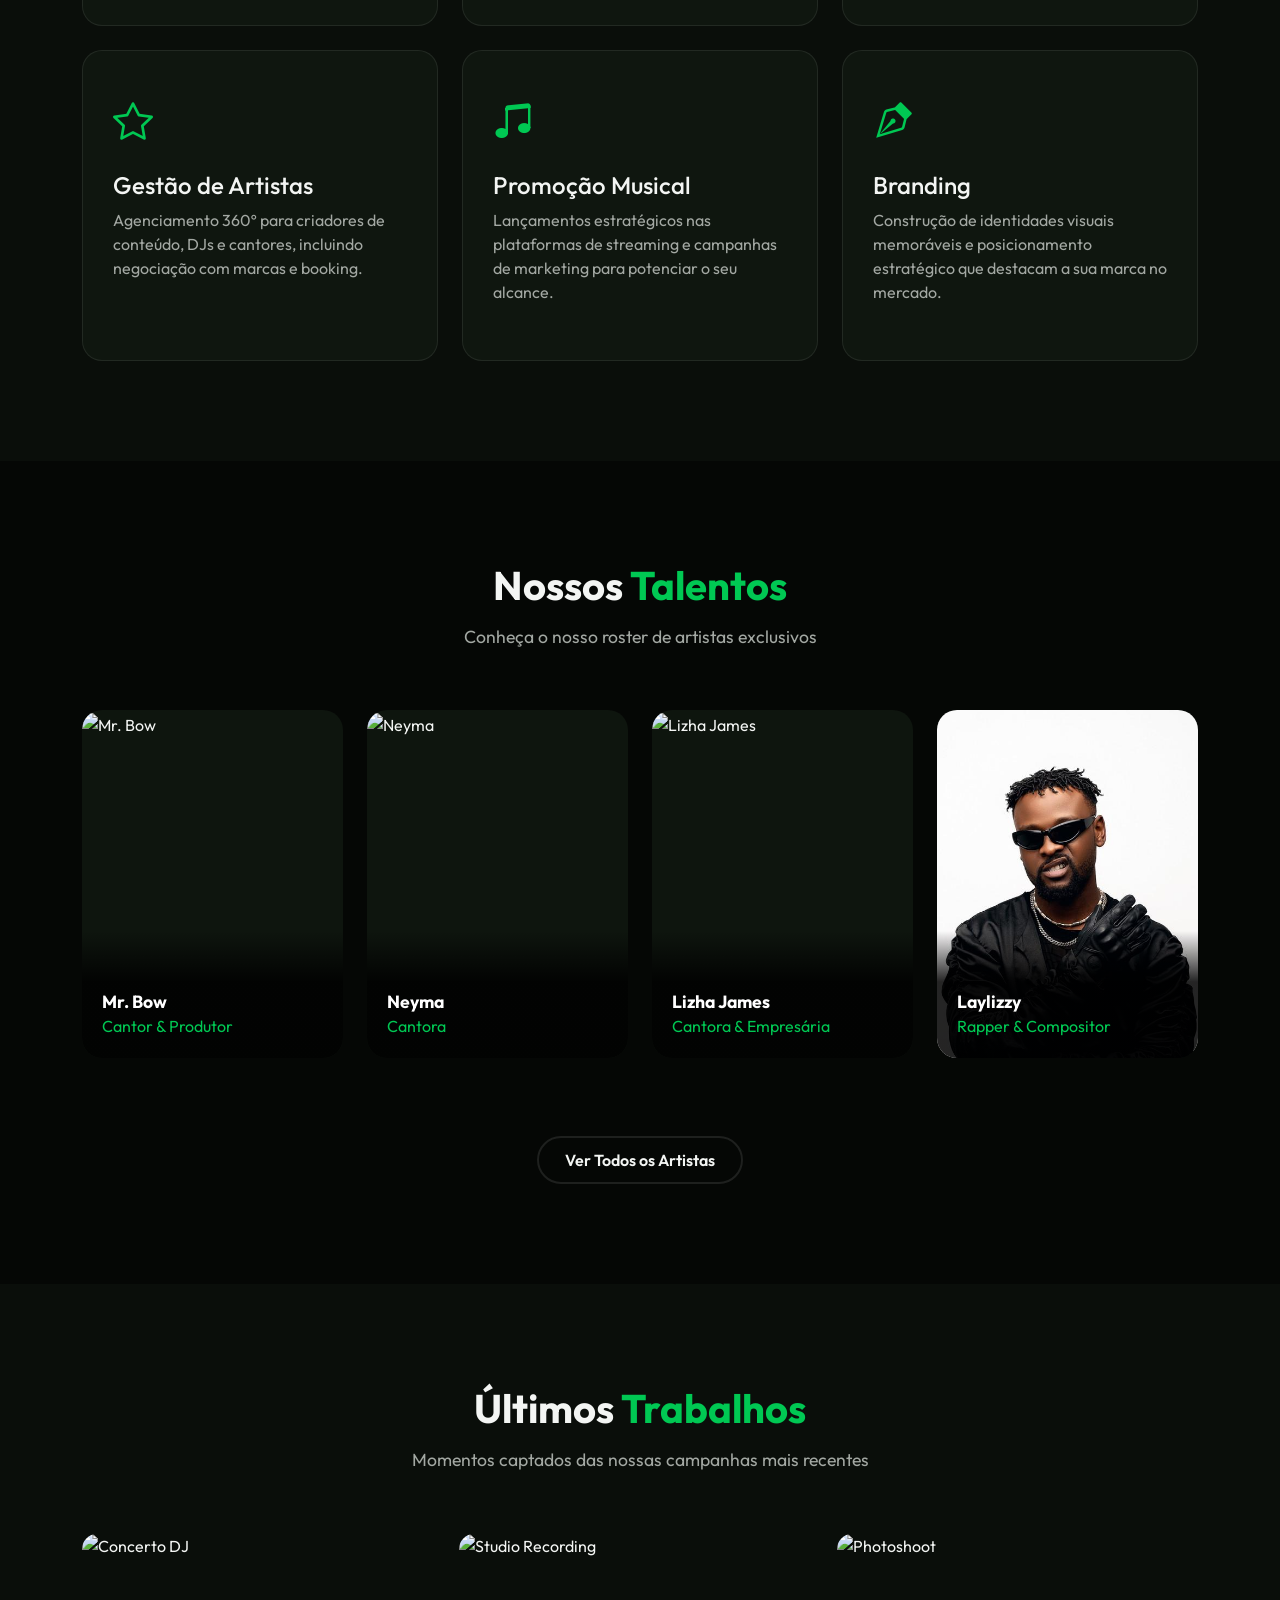
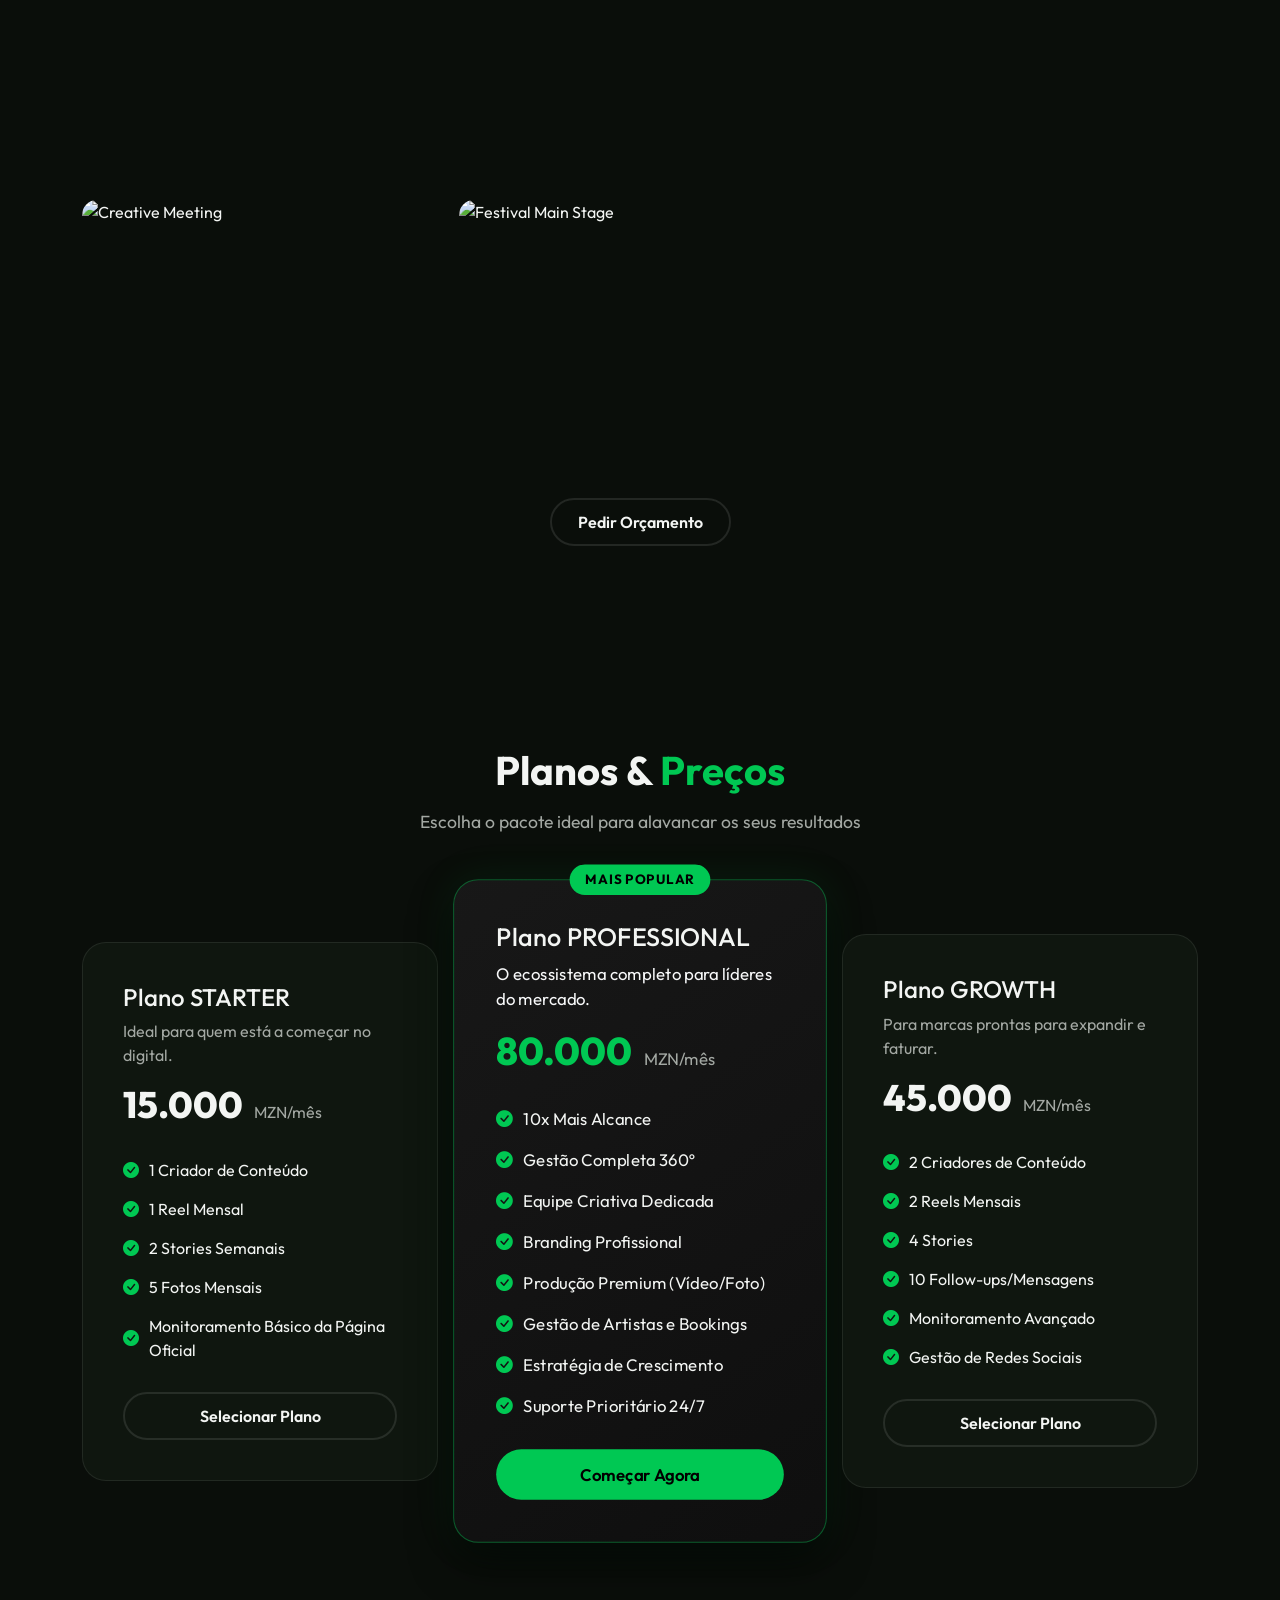
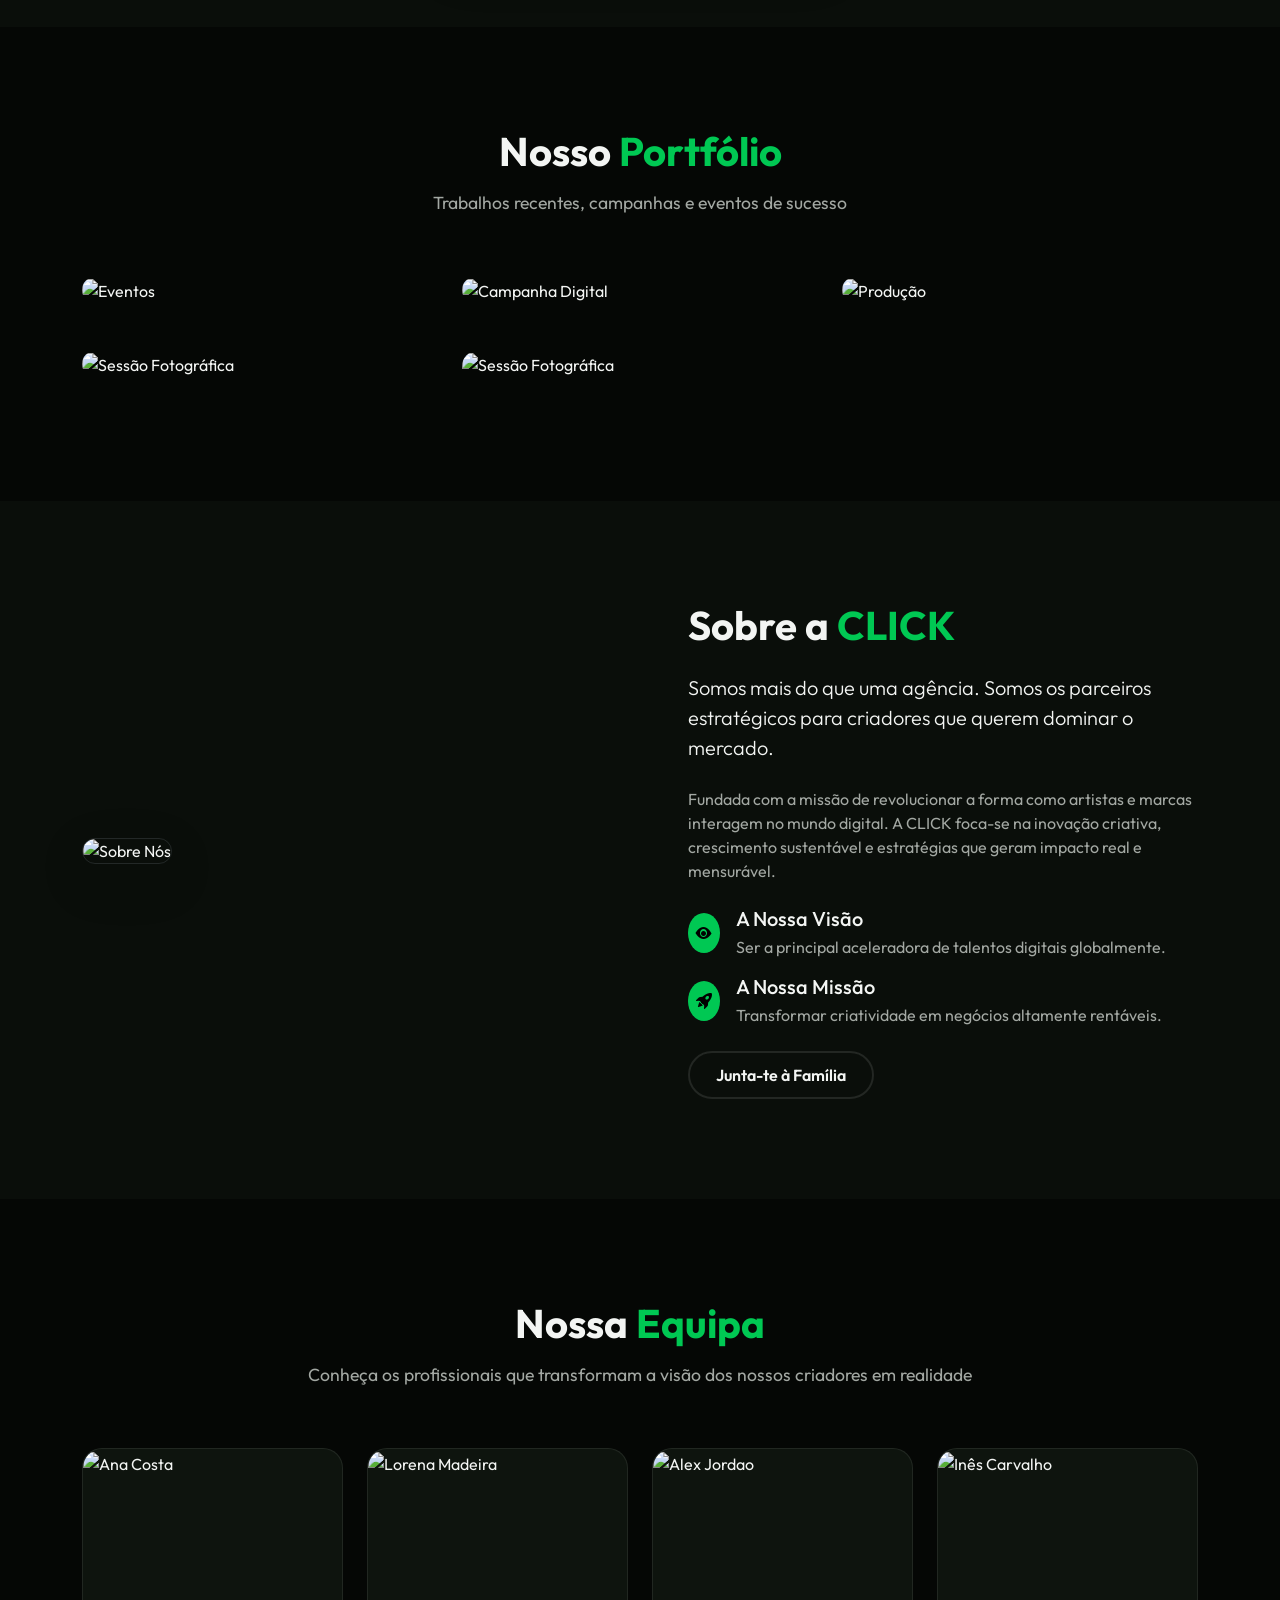
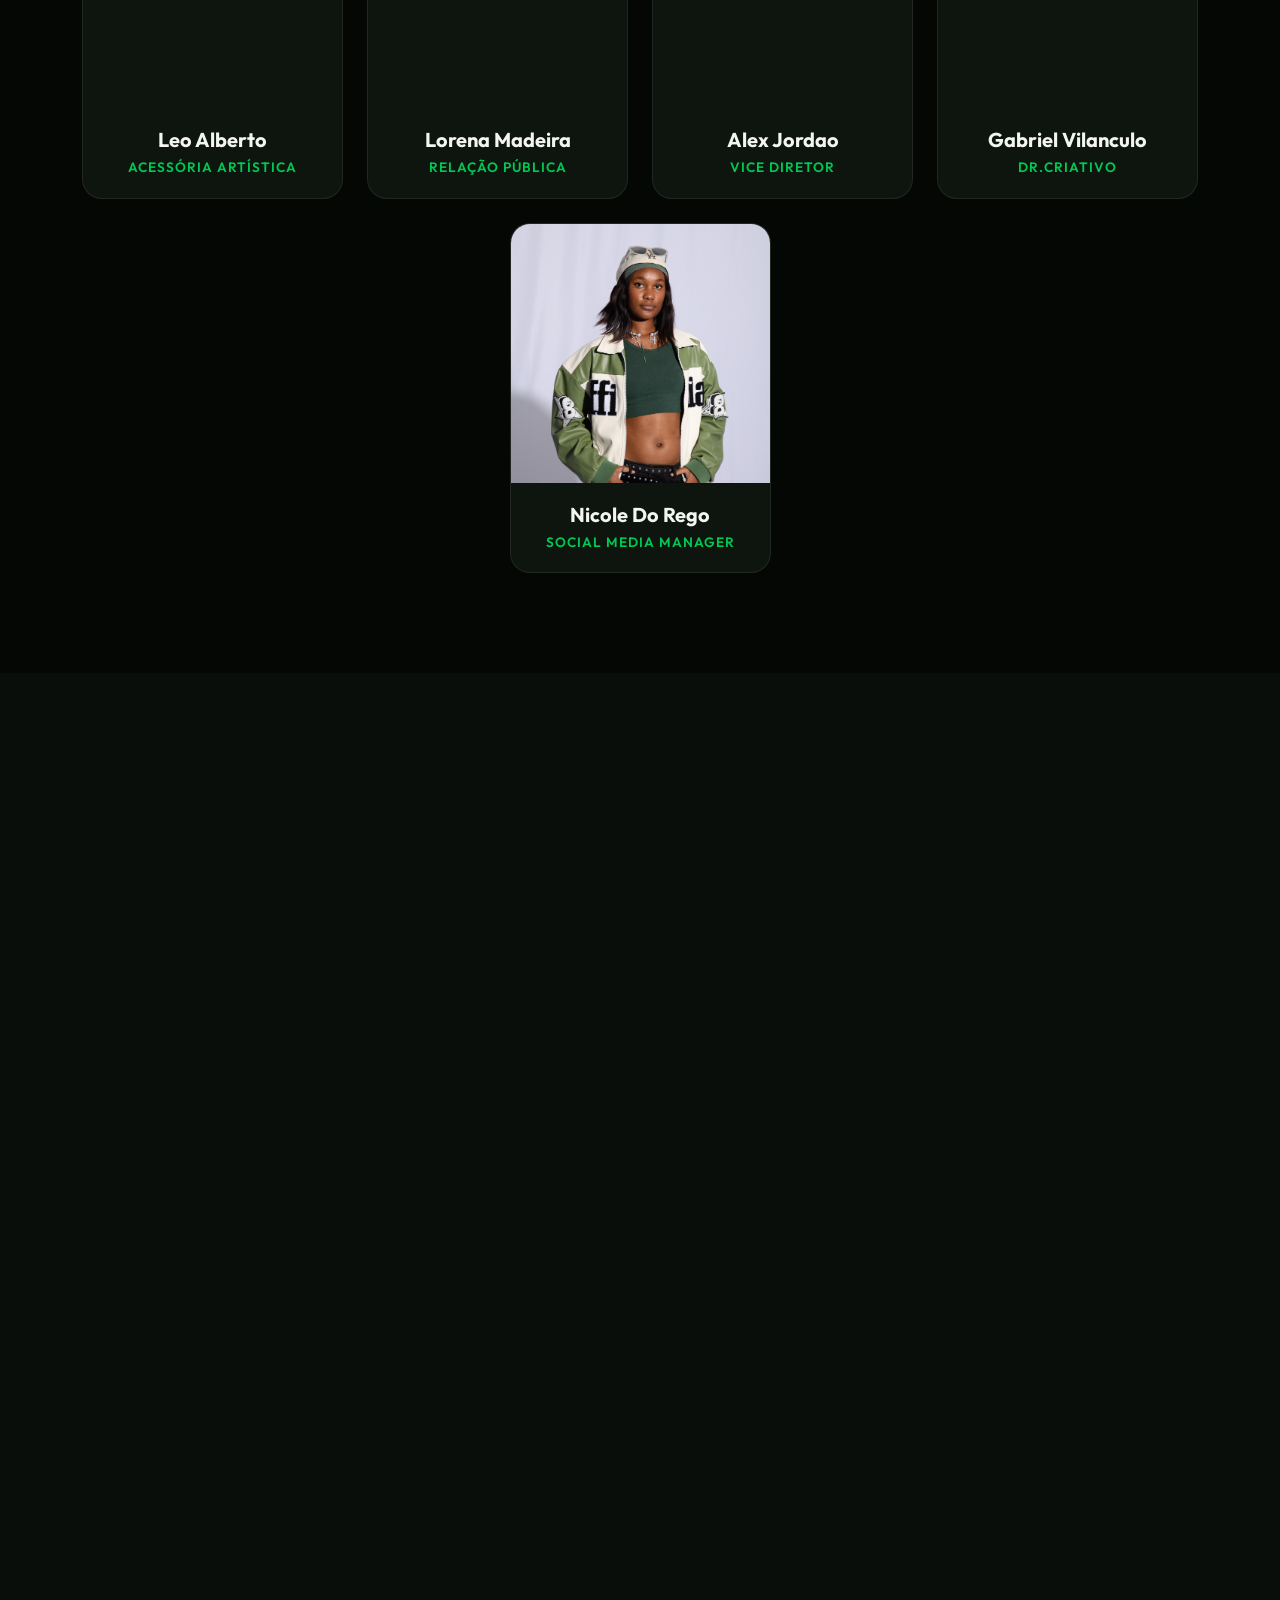
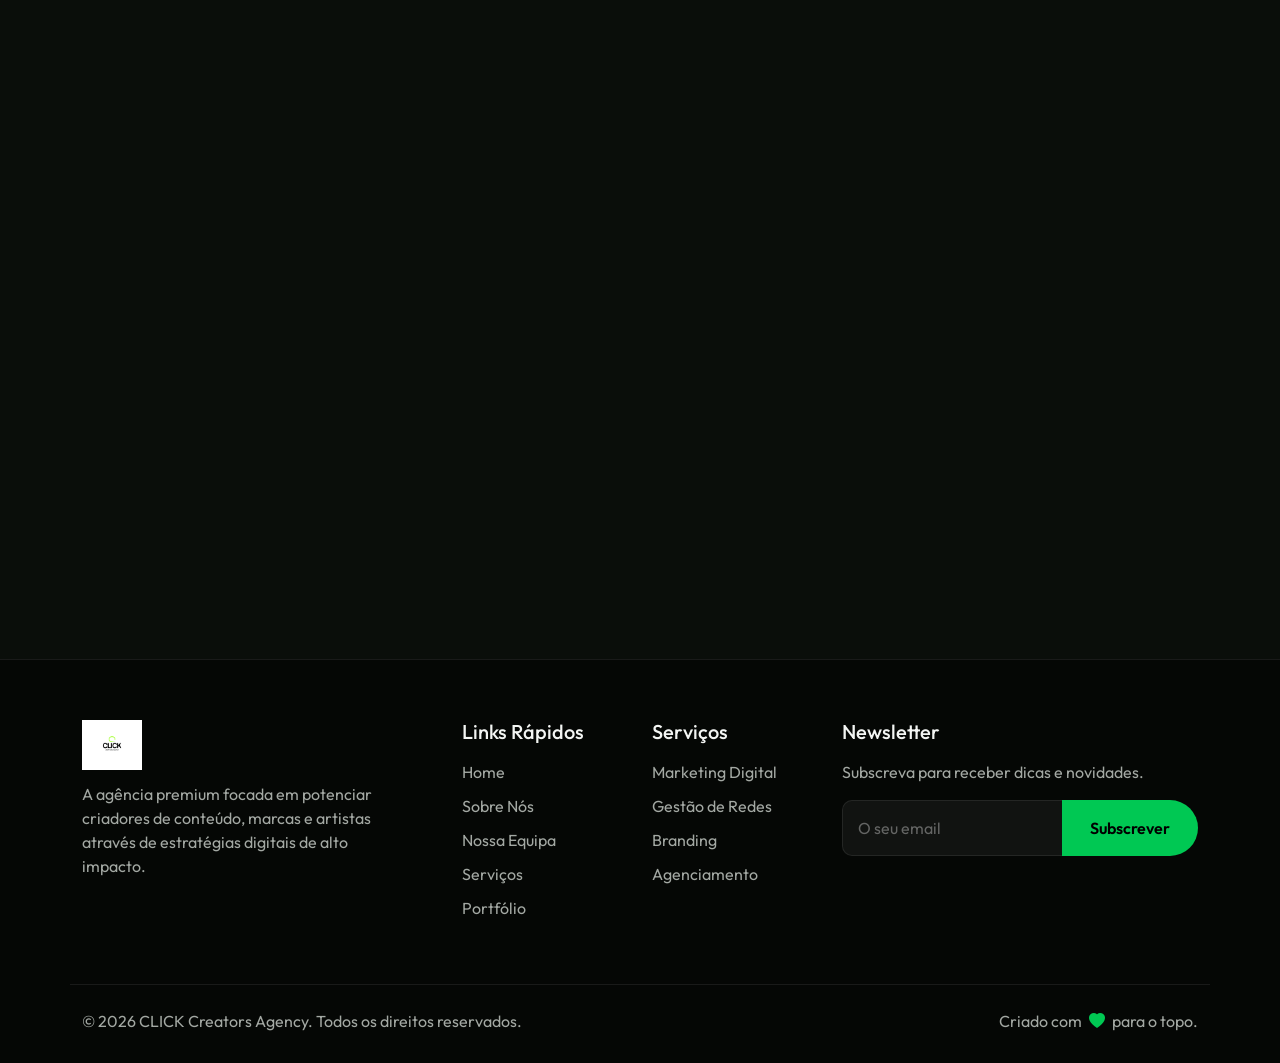
==== commit 082f96be: "feat: add dark/light mode toggle, update pricing and contact details, and restructure artist cards" ====
--- a/index.html
+++ b/index.html
@@ -1,5 +1,5 @@
 <!DOCTYPE html>
-<html lang="pt-PT" data-bs-theme="light">
+<html lang="pt-PT" data-bs-theme="dark">
 
 <head>
     <meta charset="UTF-8">
@@ -20,7 +20,7 @@
 
 <body>
 
-    <!-- Custom Cursor -->
+    <!-- Custom Cursor (desktop only) -->
     <div id="cursor"></div>
     <div id="cursor-follower"></div>
 
@@ -50,6 +50,11 @@
                     <li class="nav-item"><a class="nav-link" href="#team">Equipa</a></li>
                     <li class="nav-item"><a class="nav-link" href="#contact">Contacto</a></li>
                 </ul>
+                <!-- Theme Toggle -->
+                <button id="theme-toggle" class="btn-theme-toggle me-3" aria-label="Alterar tema">
+                    <i class="bi bi-sun-fill sun-icon"></i>
+                    <i class="bi bi-moon-fill moon-icon"></i>
+                </button>
                 <a href="#contact" class="btn btn-custom">Começar Agora</a>
             </div>
         </div>
@@ -91,7 +96,7 @@
                 <div class="col-lg-6 mt-5 mt-lg-0 reveal">
                     <div class="hero-img-container">
                         <div class="hero-glow"></div>
-                        <img src="assets/logo/logo.png" alt="Marketing Digital" class="hero-img">
+                        <img src="assets/fotos/todos.jpg" alt="Equipa CLICK" class="hero-img" style="border-radius:20px;width:100%;height:auto;object-fit:cover;">
                     </div>
                 </div>
             </div>
@@ -186,9 +191,11 @@
                         <div class="artist-img-wrapper">
                             <img src="https://images.unsplash.com/photo-1507003211169-0a1dd7228f2d?ixlib=rb-4.0.3&auto=format&fit=crop&w=600&q=80"
                                 alt="Mr. Bow" class="artist-img">
+                            <div class="artist-label">
+                                <h5>Mr. Bow</h5>
+                                <p class="text-primary-custom mb-0">Cantor &amp; Produtor</p>
+                            </div>
                             <div class="artist-overlay">
-                                <h5>Mr. Bow</h5>
-                                <p class="text-primary-custom mb-2">Cantor & Produtor</p>
                                 <div class="social-icons mb-3">
                                     <a href="#"><i class="bi bi-instagram"></i></a>
                                     <a href="#"><i class="bi bi-spotify"></i></a>
@@ -204,9 +211,11 @@
                         <div class="artist-img-wrapper">
                             <img src="https://images.unsplash.com/photo-1531746020798-e6953c6e8e04?ixlib=rb-4.0.3&auto=format&fit=crop&w=600&q=80"
                                 alt="Neyma" class="artist-img">
+                            <div class="artist-label">
+                                <h5>Neyma</h5>
+                                <p class="text-primary-custom mb-0">Cantora</p>
+                            </div>
                             <div class="artist-overlay">
-                                <h5>Neyma</h5>
-                                <p class="text-primary-custom mb-2">Cantora</p>
                                 <div class="social-icons mb-3">
                                     <a href="#"><i class="bi bi-instagram"></i></a>
                                     <a href="#"><i class="bi bi-tiktok"></i></a>
@@ -222,9 +231,11 @@
                         <div class="artist-img-wrapper">
                             <img src="https://images.unsplash.com/photo-1567532939604-b6b5b0db2604?ixlib=rb-4.0.3&auto=format&fit=crop&w=600&q=80"
                                 alt="Lizha James" class="artist-img">
+                            <div class="artist-label">
+                                <h5>Lizha James</h5>
+                                <p class="text-primary-custom mb-0">Cantora &amp; Empresária</p>
+                            </div>
                             <div class="artist-overlay">
-                                <h5>Lizha James</h5>
-                                <p class="text-primary-custom mb-2">Cantora & Empresária</p>
                                 <div class="social-icons mb-3">
                                     <a href="#"><i class="bi bi-instagram"></i></a>
                                     <a href="#"><i class="bi bi-tiktok"></i></a>
@@ -239,9 +250,11 @@
                     <div class="artist-card">
                         <div class="artist-img-wrapper">
                             <img src="assets/artistas/laylizzy.jpg" alt="Laylizzy" class="artist-img">
+                            <div class="artist-label">
+                                <h5>Laylizzy</h5>
+                                <p class="text-primary-custom mb-0">Rapper &amp; Compositor</p>
+                            </div>
                             <div class="artist-overlay">
-                                <h5>Laylizzy</h5>
-                                <p class="text-primary-custom mb-2">Rapper & Compositor</p>
                                 <div class="social-icons mb-3">
                                     <a href="#"><i class="bi bi-instagram"></i></a>
                                     <a href="#"><i class="bi bi-youtube"></i></a>
@@ -332,7 +345,7 @@
                     <div class="pricing-card">
                         <h4>Plano STARTER</h4>
                         <p class="text-muted">Ideal para quem está a começar no digital.</p>
-                        <div class="price">15.000 MZN<span>/mês</span></div>
+                        <div class="price">15.000 <span class="price-currency">MZN</span><span>/mês</span></div>
                         <ul class="pricing-features">
                             <li><i class="bi bi-check-circle-fill"></i> 1 Criador de Conteúdo</li>
                             <li><i class="bi bi-check-circle-fill"></i> 1 Reel Mensal</li>
@@ -350,7 +363,7 @@
                         <div class="popular-badge">MAIS POPULAR</div>
                         <h4>Plano PROFESSIONAL</h4>
                         <p class="text-light">O ecossistema completo para líderes do mercado.</p>
-                        <div class="price text-primary-custom">999 MT<span>/mês</span></div>
+                        <div class="price text-primary-custom">80.000 <span class="price-currency">MZN</span><span>/mês</span></div>
                         <ul class="pricing-features">
                             <li><i class="bi bi-check-circle-fill"></i> 10x Mais Alcance</li>
                             <li><i class="bi bi-check-circle-fill"></i> Gestão Completa 360º</li>
@@ -370,7 +383,7 @@
                     <div class="pricing-card">
                         <h4>Plano GROWTH</h4>
                         <p class="text-muted">Para marcas prontas para expandir e faturar.</p>
-                        <div class="price">599 MT<span>/mês</span></div>
+                        <div class="price">45.000 <span class="price-currency">MZN</span><span>/mês</span></div>
                         <ul class="pricing-features">
                             <li><i class="bi bi-check-circle-fill"></i> 2 Criadores de Conteúdo</li>
                             <li><i class="bi bi-check-circle-fill"></i> 2 Reels Mensais</li>
@@ -642,7 +655,7 @@
                             <div class="text-primary-custom fs-3 me-3"><i class="bi bi-geo-alt"></i></div>
                             <div>
                                 <h5>Localização</h5>
-                                <p class="text-muted">Avenida da Liberdade, 100<br>1250-145 Lisboa, Portugal</p>
+                                <p class="text-muted">Av. Julius Nyerere, Maputo<br>Moçambique</p>
                             </div>
                         </div>
                         <div class="d-flex mb-4">
@@ -655,16 +668,17 @@
                         <div class="d-flex mb-5">
                             <div class="text-primary-custom fs-3 me-3"><i class="bi bi-telephone"></i></div>
                             <div>
-                                <h5>Telefone</h5>
-                                <p class="text-muted">+351 912 345 678</p>
+                                <h5>Telefone / WhatsApp</h5>
+                                <p class="text-muted">+258 84 000 0000</p>
                             </div>
                         </div>
 
                         <h5>Siga-nos</h5>
                         <div class="mt-3">
                             <a href="#" class="social-circle"><i class="bi bi-instagram"></i></a>
-                            <a href="#" class="social-circle"><i class="bi bi-linkedin"></i></a>
                             <a href="#" class="social-circle"><i class="bi bi-tiktok"></i></a>
+                            <a href="#" class="social-circle"><i class="bi bi-youtube"></i></a>
+                            <a href="#" class="social-circle"><i class="bi bi-whatsapp"></i></a>
                         </div>
                     </div>
                 </div>
@@ -759,7 +773,7 @@
     </footer>
 
     <!-- Floating Buttons -->
-    <a href="https://wa.me/351912345678" target="_blank" class="btn-whatsapp">
+    <a href="https://wa.me/258840000000" target="_blank" class="btn-whatsapp">
         <i class="bi bi-whatsapp"></i>
     </a>
 
--- a/style.css
+++ b/style.css
@@ -1,13 +1,26 @@
         :root {
             --primary-color: #00c853;
             --primary-hover: #00e676;
+        }
+
+        [data-bs-theme="light"] {
             --bg-dark: #ffffff;
-            --bg-darker: #f5f5f5;
-            --bg-card: rgba(240, 240, 240, 0.8);
+            --bg-darker: #f7f9f7;
+            --bg-card: rgba(245, 245, 245, 0.75);
             --text-light: #111111;
             --text-muted: #555555;
-            --glass-border: rgba(0, 0, 0, 0.1);
+            --glass-border: rgba(0, 0, 0, 0.08);
             --glass-bg: rgba(255, 255, 255, 0.85);
+        }
+
+        [data-bs-theme="dark"] {
+            --bg-dark: #0a0e0a;
+            --bg-darker: #050705;
+            --bg-card: rgba(18, 26, 18, 0.75);
+            --text-light: #f3f5f3;
+            --text-muted: #a3a8a3;
+            --glass-border: rgba(255, 255, 255, 0.08);
+            --glass-bg: rgba(10, 14, 10, 0.85);
         }
 
         body {
@@ -179,6 +192,19 @@
             background: linear-gradient(-45deg, #f5f5f5, #ffffff, #e8f5e9, #c8e6c9);
             background-size: 400% 400%;
             animation: gradientBG 15s ease infinite;
+        }
+
+        [data-bs-theme="dark"] .hero {
+            background: linear-gradient(-45deg, #050705, #0a0e0a, #041208, #071510);
+            background-size: 400% 400%;
+            animation: gradientBG 15s ease infinite;
+        }
+
+        [data-bs-theme="dark"] .hero-title {
+            background: linear-gradient(to right, #f3f5f3, #a3a8a3);
+            -webkit-background-clip: text;
+            background-clip: text;
+            -webkit-text-fill-color: transparent;
         }
 
         @keyframes gradientBG {
@@ -384,6 +410,37 @@
             opacity: 1;
         }
 
+        /* Always-visible artist name label */
+        .artist-label {
+            position: absolute;
+            bottom: 0;
+            left: 0;
+            width: 100%;
+            padding: 60px 20px 20px;
+            background: linear-gradient(to top, rgba(0,0,0,0.85) 60%, transparent);
+            z-index: 2;
+            transition: opacity 0.4s ease, transform 0.4s ease;
+            transform: translateY(0);
+            opacity: 1;
+        }
+
+        .artist-label h5 {
+            font-size: 1.1rem;
+            font-weight: 700;
+            color: #fff;
+            margin-bottom: 2px;
+        }
+
+        .artist-card:hover .artist-label {
+            opacity: 0;
+            transform: translateY(10px);
+        }
+
+        /* Overlay now shows on top of label on hover */
+        .artist-overlay {
+            z-index: 3;
+        }
+
         .social-icons a {
             color: #fff;
             margin-right: 15px;
@@ -433,9 +490,17 @@
         }
 
         .price {
-            font-size: 3rem;
+            font-size: 2.3rem;
             font-weight: 800;
             margin-bottom: 20px;
+            line-height: 1.2;
+        }
+
+        .price-currency {
+            font-size: 1.1rem;
+            font-weight: 600;
+            color: var(--text-muted);
+            margin-left: 4px;
         }
 
         .price span {
@@ -688,58 +753,60 @@
             }
         }
 
-        /* Custom Cursor */
-        html {
-            cursor: none;
-        }
-
-        a,
-        button,
-        .btn {
-            cursor: none !important;
-        }
-
-        #cursor {
-            position: fixed;
-            top: 0;
-            left: 0;
-            width: 8px;
-            height: 8px;
-            background-color: var(--primary-color);
-            border-radius: 50%;
-            pointer-events: none;
-            z-index: 10000;
-            transform: translate(-50%, -50%);
-            transition: width 0.3s, height 0.3s, background-color 0.3s;
-        }
-
-        #cursor-follower {
-            position: fixed;
-            top: 0;
-            left: 0;
-            width: 40px;
-            height: 40px;
-            border: 1px solid rgba(0, 200, 83, 0.5);
-            background-color: rgba(0, 200, 83, 0.1);
-            border-radius: 50%;
-            pointer-events: none;
-            z-index: 9999;
-            transform: translate(-50%, -50%);
-            transition: width 0.3s, height 0.3s, background-color 0.3s, top 0.1s ease-out, left 0.1s ease-out;
-        }
-
-        #cursor.hovered {
-            width: 0;
-            height: 0;
-            background-color: transparent;
-        }
-
-        #cursor-follower.hovered {
-            width: 60px;
-            height: 60px;
-            background-color: rgba(0, 200, 83, 0.3);
-            border-color: var(--primary-color);
-            mix-blend-mode: exclusion;
+        /* Custom Cursor — only on pointer devices (desktop/mouse) */
+        @media (pointer: fine) {
+            html {
+                cursor: none;
+            }
+
+            a,
+            button,
+            .btn {
+                cursor: none !important;
+            }
+
+            #cursor {
+                position: fixed;
+                top: 0;
+                left: 0;
+                width: 8px;
+                height: 8px;
+                background-color: var(--primary-color);
+                border-radius: 50%;
+                pointer-events: none;
+                z-index: 10000;
+                transform: translate(-50%, -50%);
+                transition: width 0.3s, height 0.3s, background-color 0.3s;
+            }
+
+            #cursor-follower {
+                position: fixed;
+                top: 0;
+                left: 0;
+                width: 40px;
+                height: 40px;
+                border: 1px solid rgba(0, 200, 83, 0.5);
+                background-color: rgba(0, 200, 83, 0.1);
+                border-radius: 50%;
+                pointer-events: none;
+                z-index: 9999;
+                transform: translate(-50%, -50%);
+                transition: width 0.3s, height 0.3s, background-color 0.3s;
+            }
+
+            #cursor.hovered {
+                width: 0;
+                height: 0;
+                background-color: transparent;
+            }
+
+            #cursor-follower.hovered {
+                width: 60px;
+                height: 60px;
+                background-color: rgba(0, 200, 83, 0.3);
+                border-color: var(--primary-color);
+                mix-blend-mode: exclusion;
+            }
         }
 
         /* Marquee */
@@ -941,4 +1008,179 @@
 
         .team-card:hover .team-img {
             transform: scale(1.06);
+        }
+
+        /* Scroll Progress Bar — removed for cross-device compatibility */
+
+        /* Theme Toggle Button */
+        .btn-theme-toggle {
+            background: rgba(0, 0, 0, 0.05);
+            border: 1px solid var(--glass-border);
+            color: var(--text-light);
+            width: 40px;
+            height: 40px;
+            border-radius: 50%;
+            display: inline-flex;
+            justify-content: center;
+            align-items: center;
+            cursor: pointer;
+            transition: all 0.3s ease;
+            position: relative;
+            overflow: hidden;
+            outline: none;
+        }
+
+        [data-bs-theme="dark"] .btn-theme-toggle {
+            background: rgba(255, 255, 255, 0.05);
+        }
+
+        .btn-theme-toggle:hover {
+            transform: scale(1.08) rotate(15deg);
+            border-color: var(--primary-color);
+            color: var(--primary-color);
+            box-shadow: 0 0 10px rgba(0, 200, 83, 0.2);
+        }
+
+        .btn-theme-toggle .sun-icon {
+            display: none;
+        }
+
+        .btn-theme-toggle .moon-icon {
+            display: block;
+        }
+
+        [data-bs-theme="dark"] .btn-theme-toggle .sun-icon {
+            display: block;
+        }
+
+        [data-bs-theme="dark"] .btn-theme-toggle .moon-icon {
+            display: none;
+        }
+
+        /* Artist Modal Styling */
+        .artist-modal-content {
+            background: var(--glass-bg);
+            backdrop-filter: blur(25px);
+            -webkit-backdrop-filter: blur(25px);
+            border: 1px solid var(--glass-border);
+            border-radius: 24px;
+            overflow: hidden;
+            color: var(--text-light);
+            box-shadow: 0 25px 50px rgba(0, 0, 0, 0.3);
+            position: relative;
+        }
+
+        .artist-modal-close {
+            position: absolute;
+            top: 20px;
+            right: 20px;
+            z-index: 10;
+            background-color: var(--text-light) !important;
+            opacity: 0.8;
+            border-radius: 50%;
+            padding: 8px;
+            transition: all 0.3s;
+            border: none;
+        }
+
+        .artist-modal-close:hover {
+            transform: scale(1.1) rotate(90deg);
+            opacity: 1;
+        }
+
+        .modal-artist-img-container {
+            height: 100%;
+            min-height: 400px;
+            overflow: hidden;
+            position: relative;
+        }
+
+        .modal-artist-img {
+            width: 100%;
+            height: 100%;
+            object-fit: cover;
+        }
+
+        .modal-artist-details {
+            padding: 40px;
+        }
+
+        .artist-stat-box {
+            background: rgba(0, 0, 0, 0.03);
+            border: 1px solid var(--glass-border);
+            border-radius: 12px;
+            padding: 10px;
+            text-align: center;
+        }
+
+        [data-bs-theme="dark"] .artist-stat-box {
+            background: rgba(255, 255, 255, 0.03);
+        }
+
+        .stat-num {
+            font-size: 1.15rem;
+            font-weight: 700;
+            color: var(--primary-color);
+        }
+
+        .stat-lbl {
+            font-size: 0.72rem;
+            color: var(--text-muted);
+            text-transform: uppercase;
+            letter-spacing: 0.5px;
+        }
+
+        .modal-socials {
+            display: flex;
+            align-items: center;
+        }
+
+        /* Smooth CSS transitions for body background */
+        body {
+            transition: background-color 0.4s ease, color 0.4s ease;
+        }
+
+        /* Glass background transitions */
+        .navbar.scrolled,
+        .service-card,
+        .pricing-card,
+        .contact-box,
+        .team-card,
+        .artist-card {
+            transition: background-color 0.4s ease, border-color 0.4s ease, transform 0.4s ease, box-shadow 0.4s ease;
+        }
+
+        /* ---- Typing animation for hero badge ---- */
+        @keyframes fadeIn {
+            from { opacity: 0; transform: scale(0.95); }
+            to   { opacity: 1; transform: scale(1); }
+        }
+
+        /* ---- bg-darker section fix ---- */
+        .bg-darker {
+            background-color: var(--bg-darker) !important;
+        }
+
+        /* ---- Newsletter input dark mode ---- */
+        [data-bs-theme="dark"] .footer .input-group input {
+            background: rgba(255,255,255,0.05) !important;
+            color: #f3f5f3 !important;
+            border-color: var(--glass-border) !important;
+        }
+
+        [data-bs-theme="dark"] .footer .input-group input::placeholder {
+            color: rgba(255,255,255,0.35);
+        }
+
+        /* ---- Social circle dark mode ---- */
+        [data-bs-theme="dark"] .social-circle {
+            background: rgba(255,255,255,0.07);
+            color: #f3f5f3;
+        }
+
+        /* ---- Responsive font sizes ---- */
+        @media (max-width: 576px) {
+            .hero-title { font-size: 2.4rem; }
+            .section-title { font-size: 2rem; }
+            .price { font-size: 2rem; }
         }
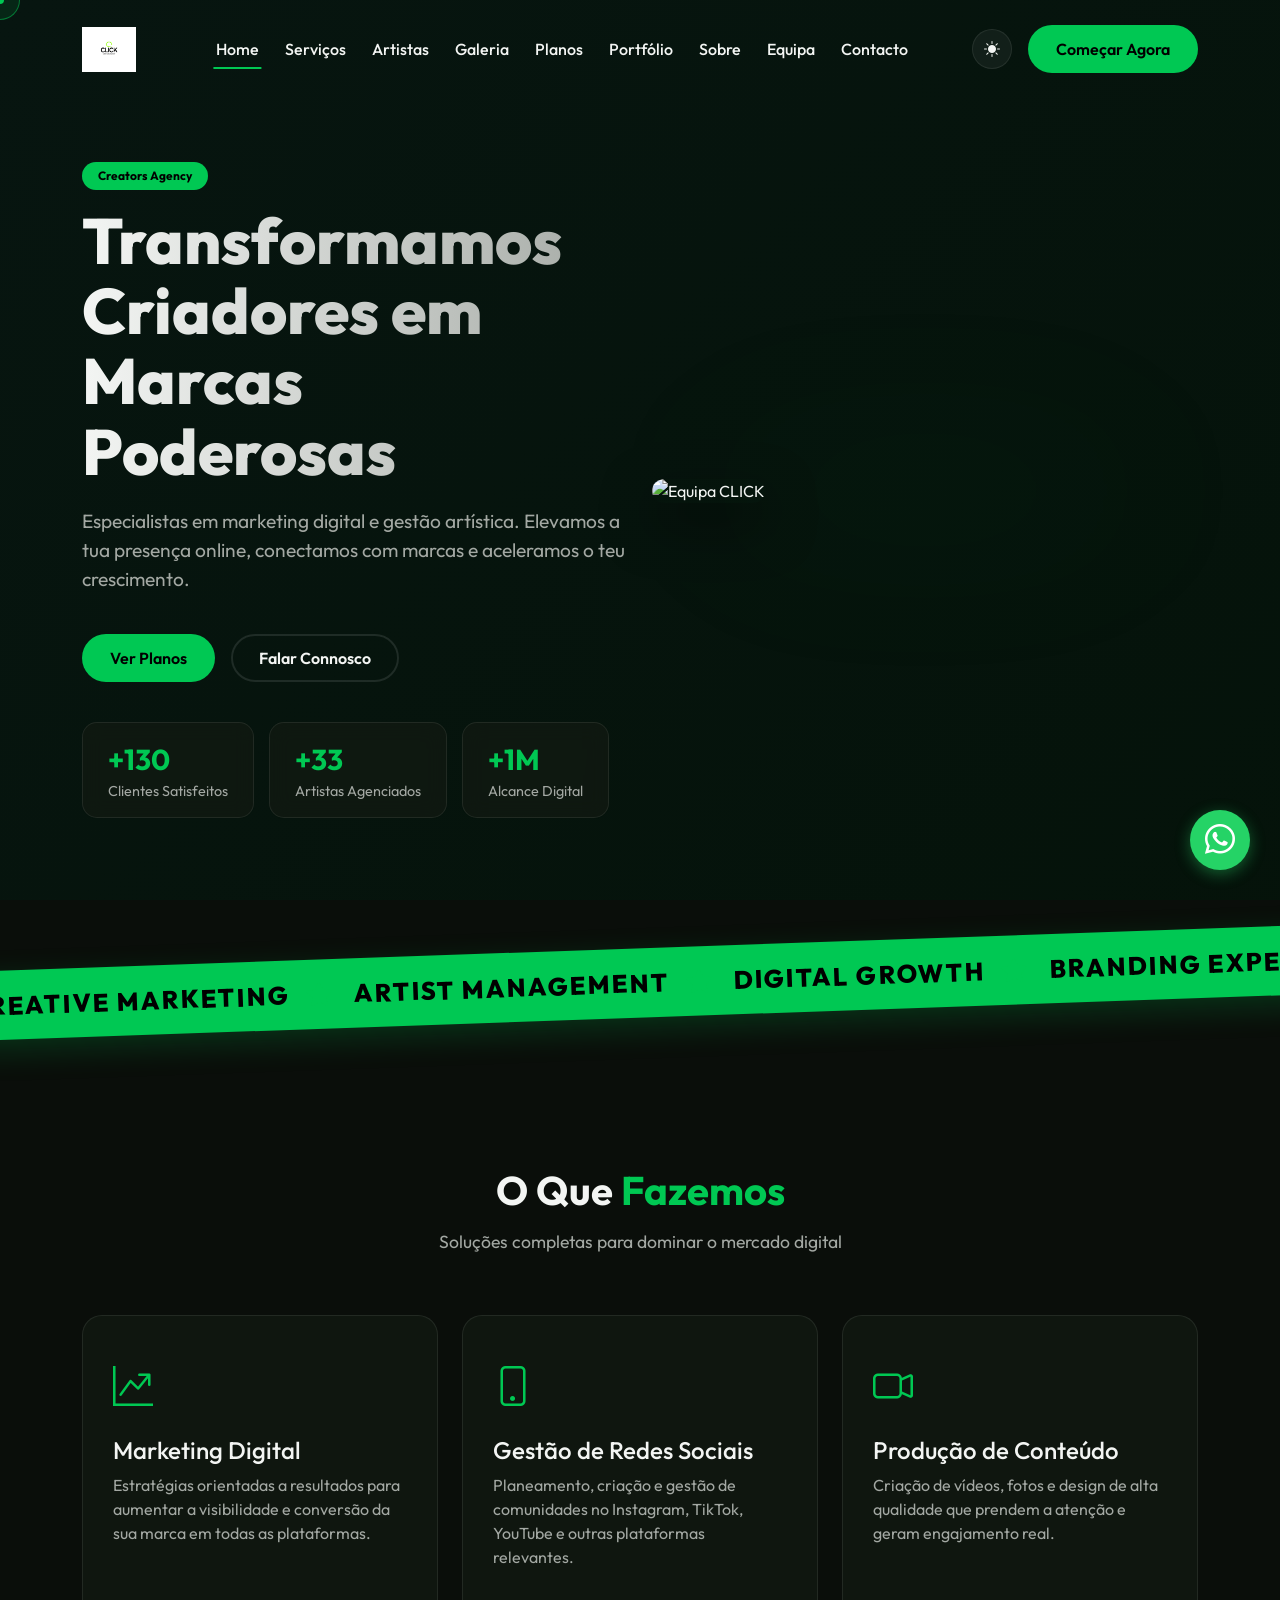
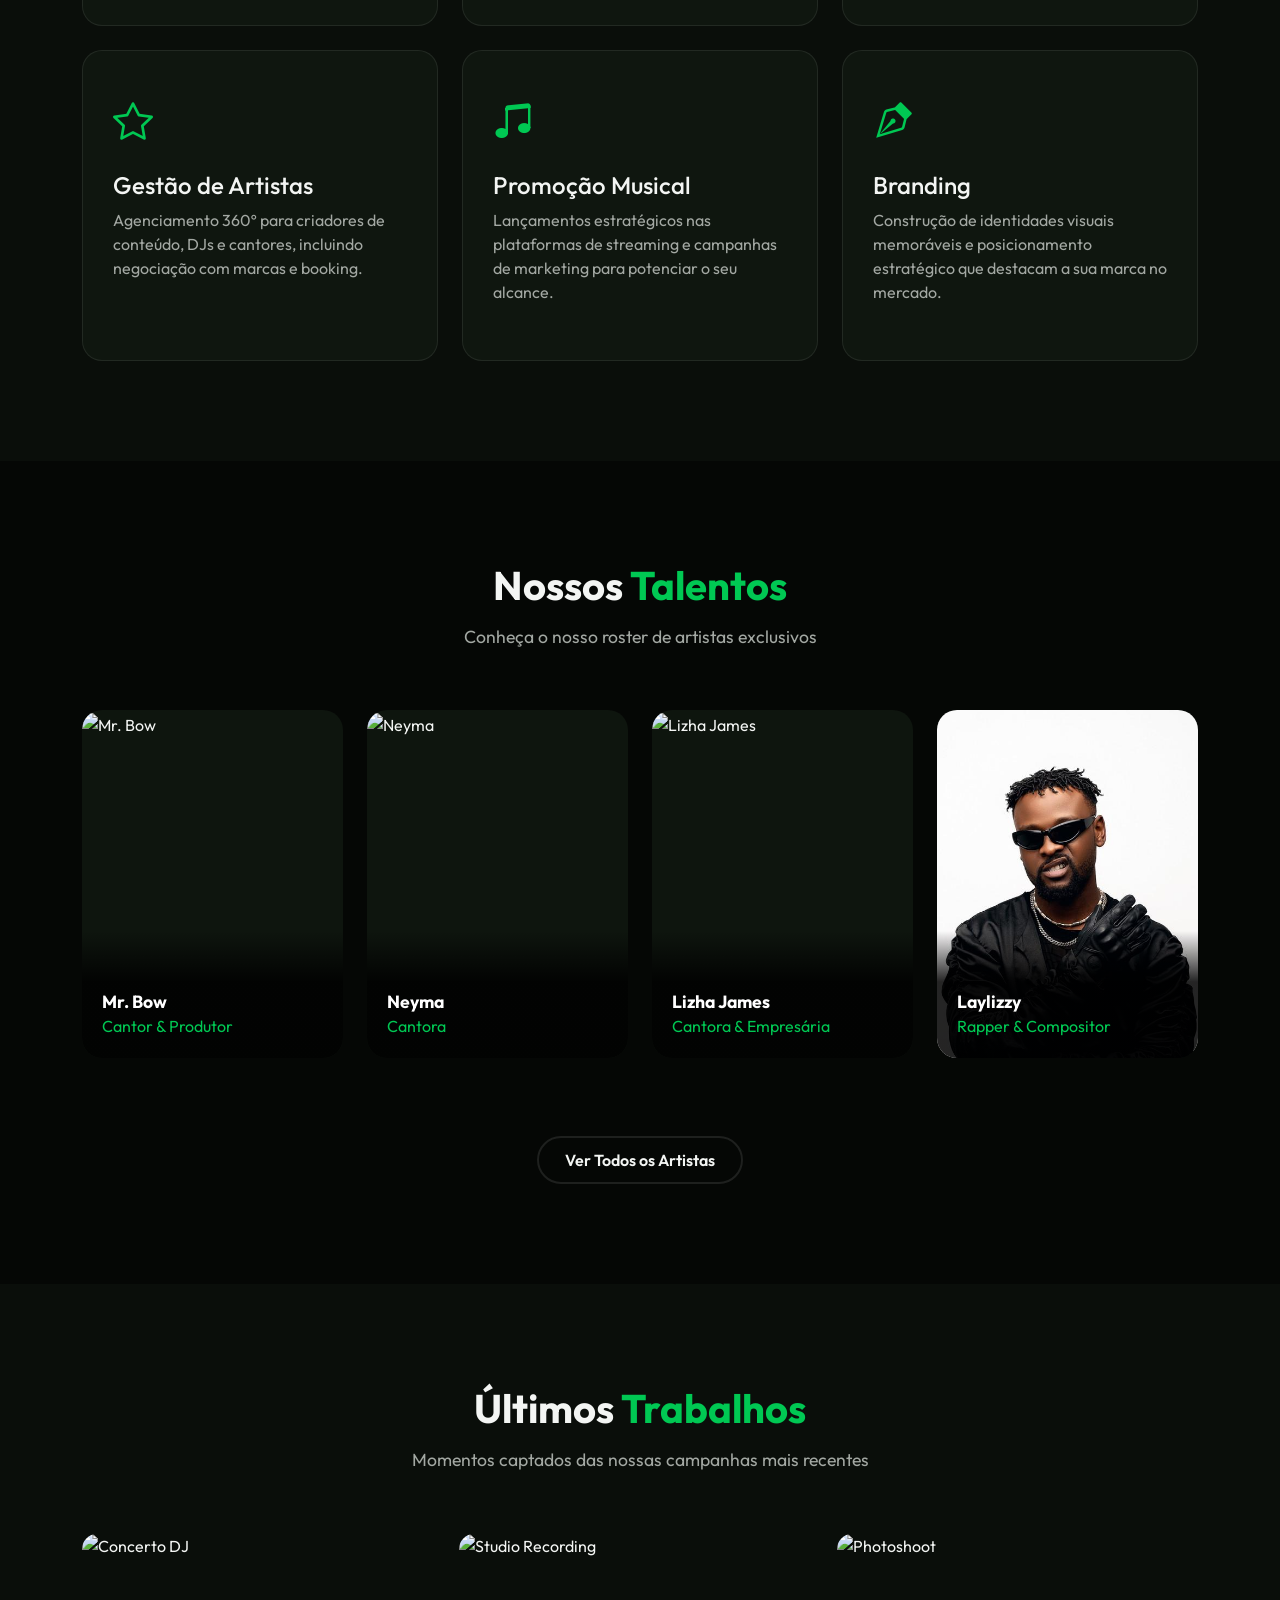
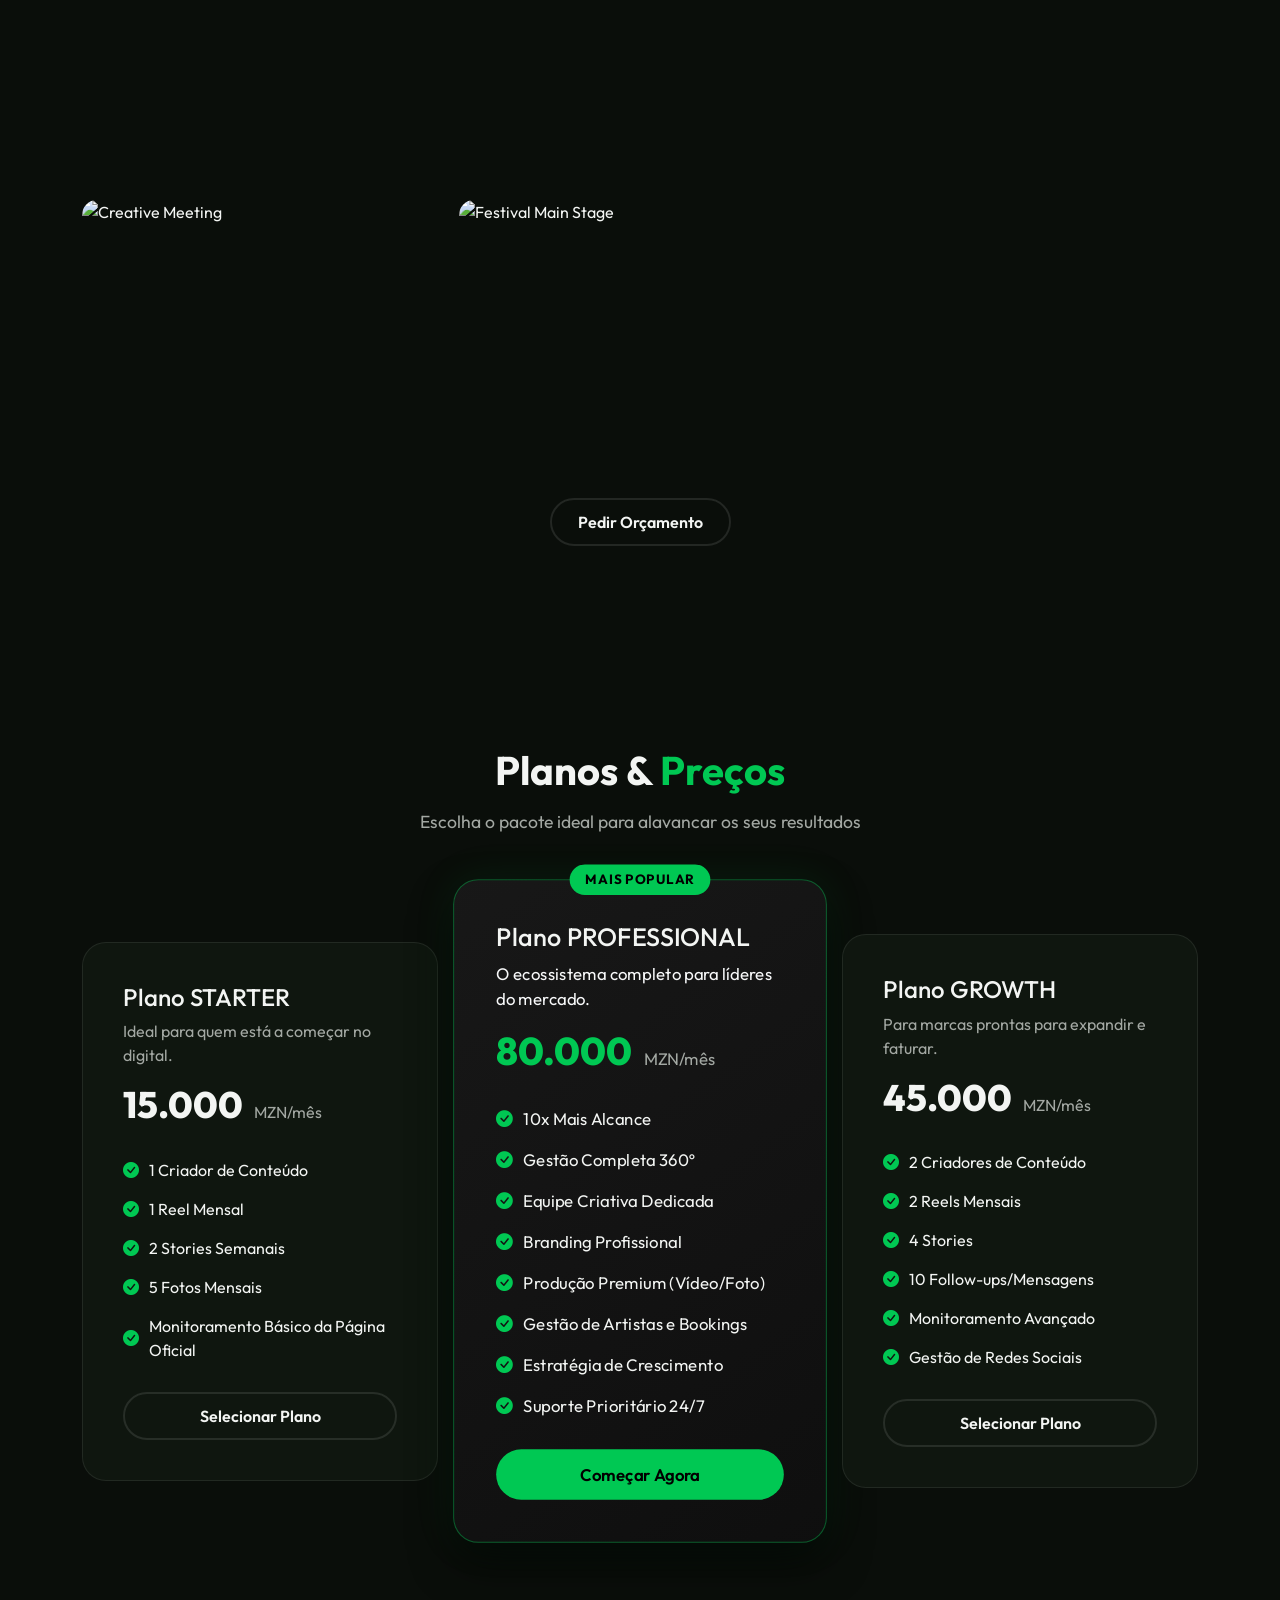
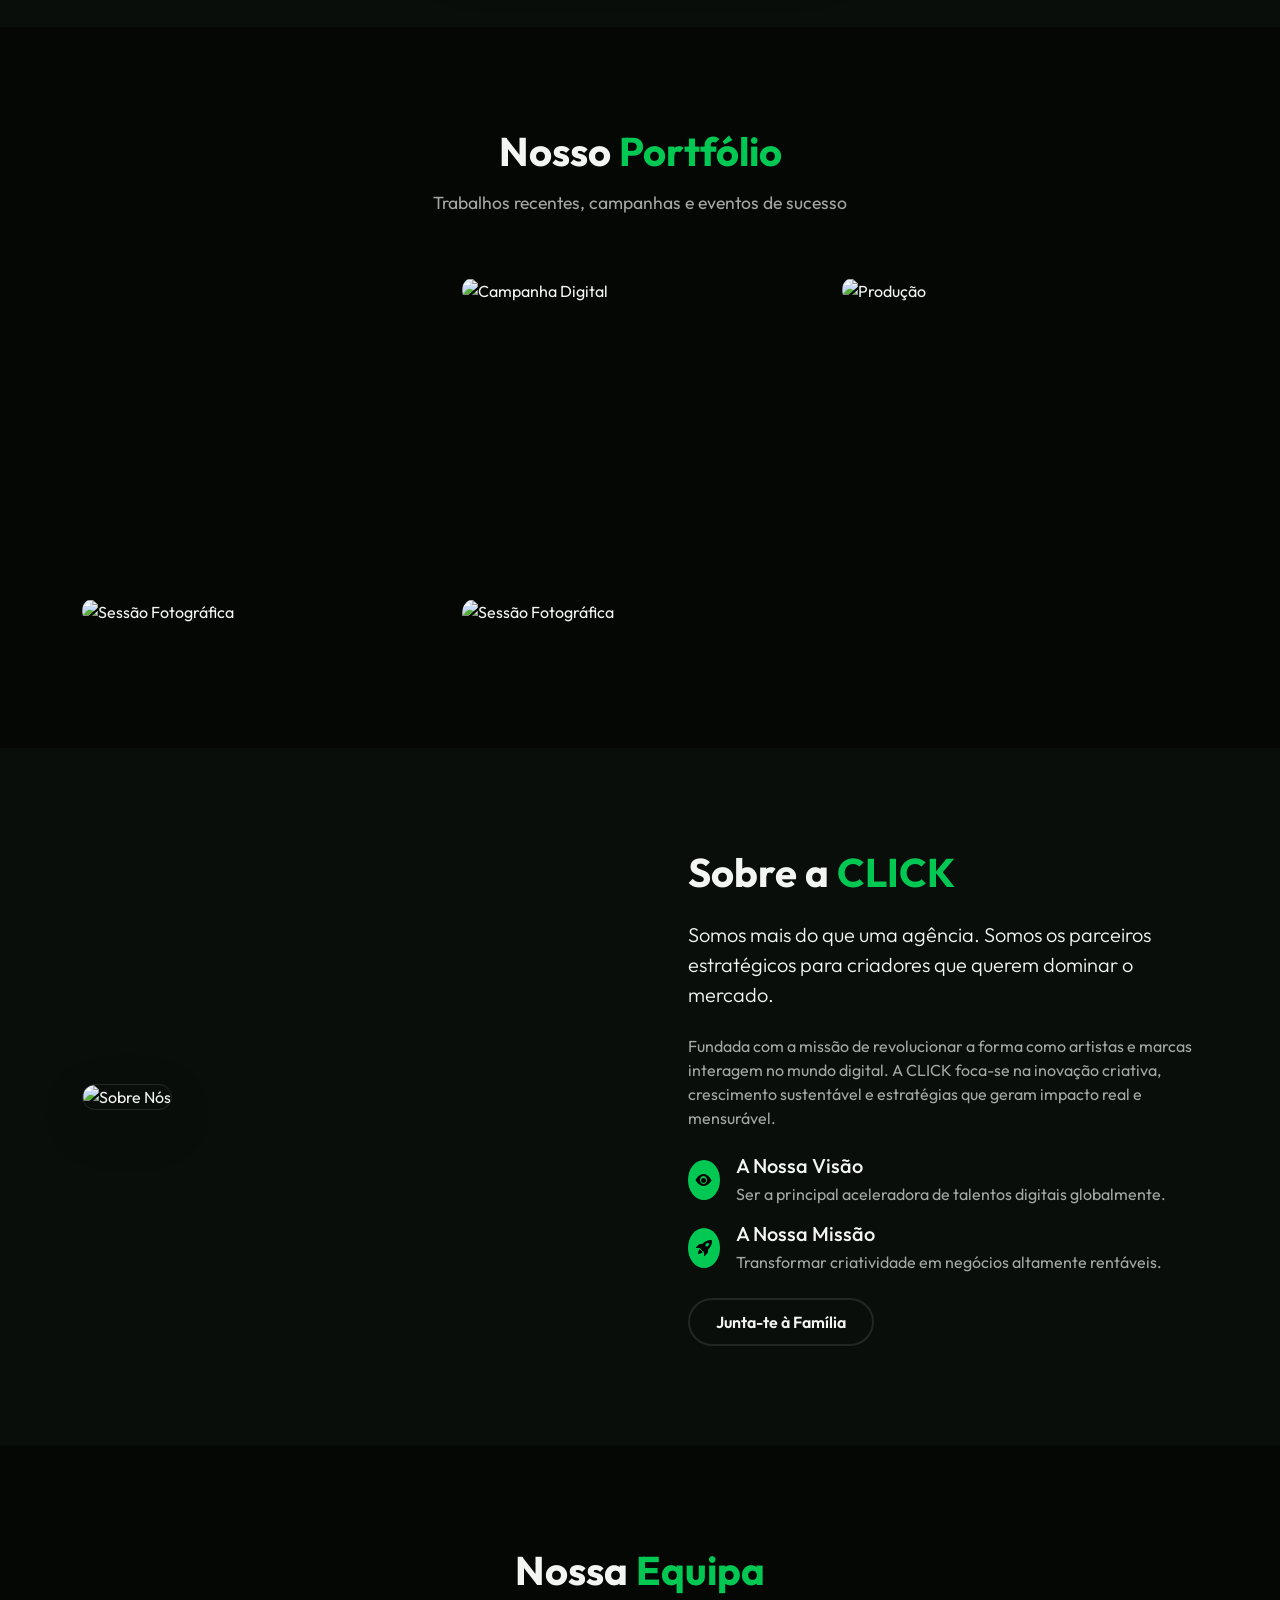
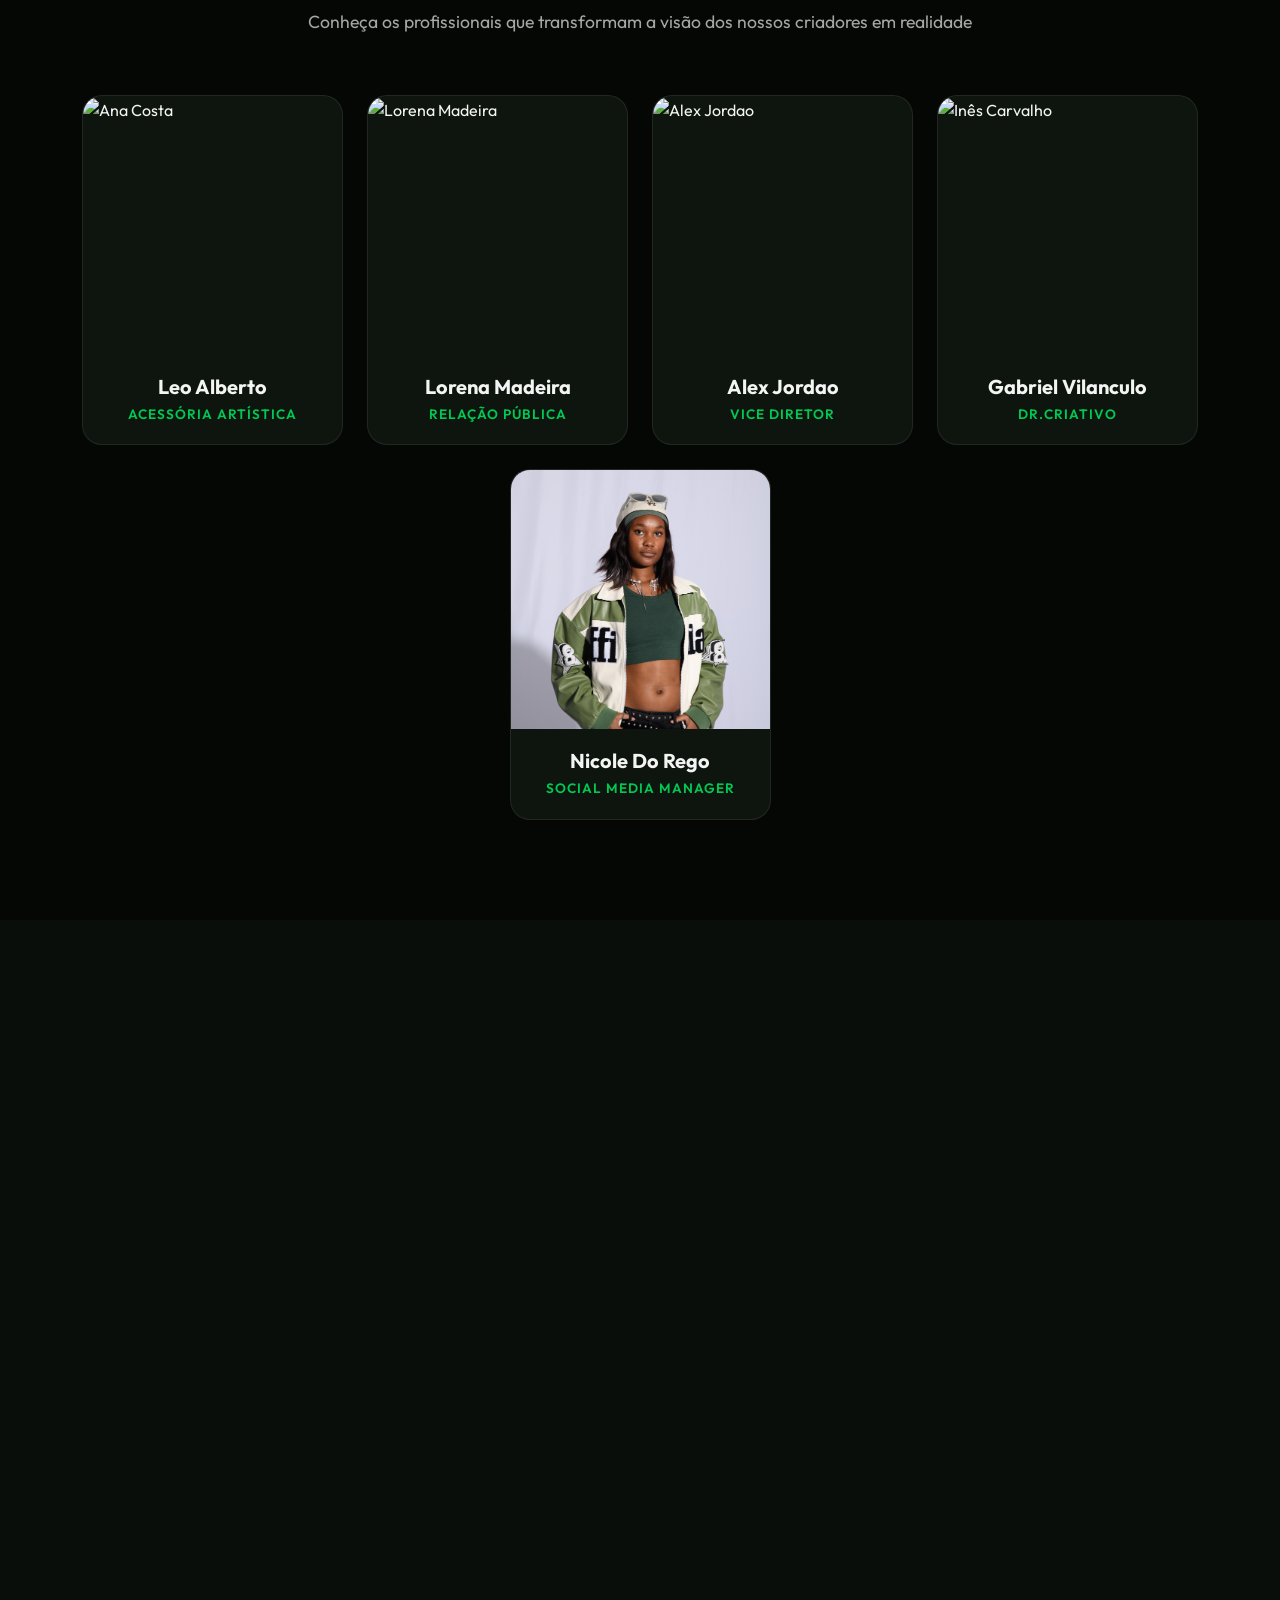
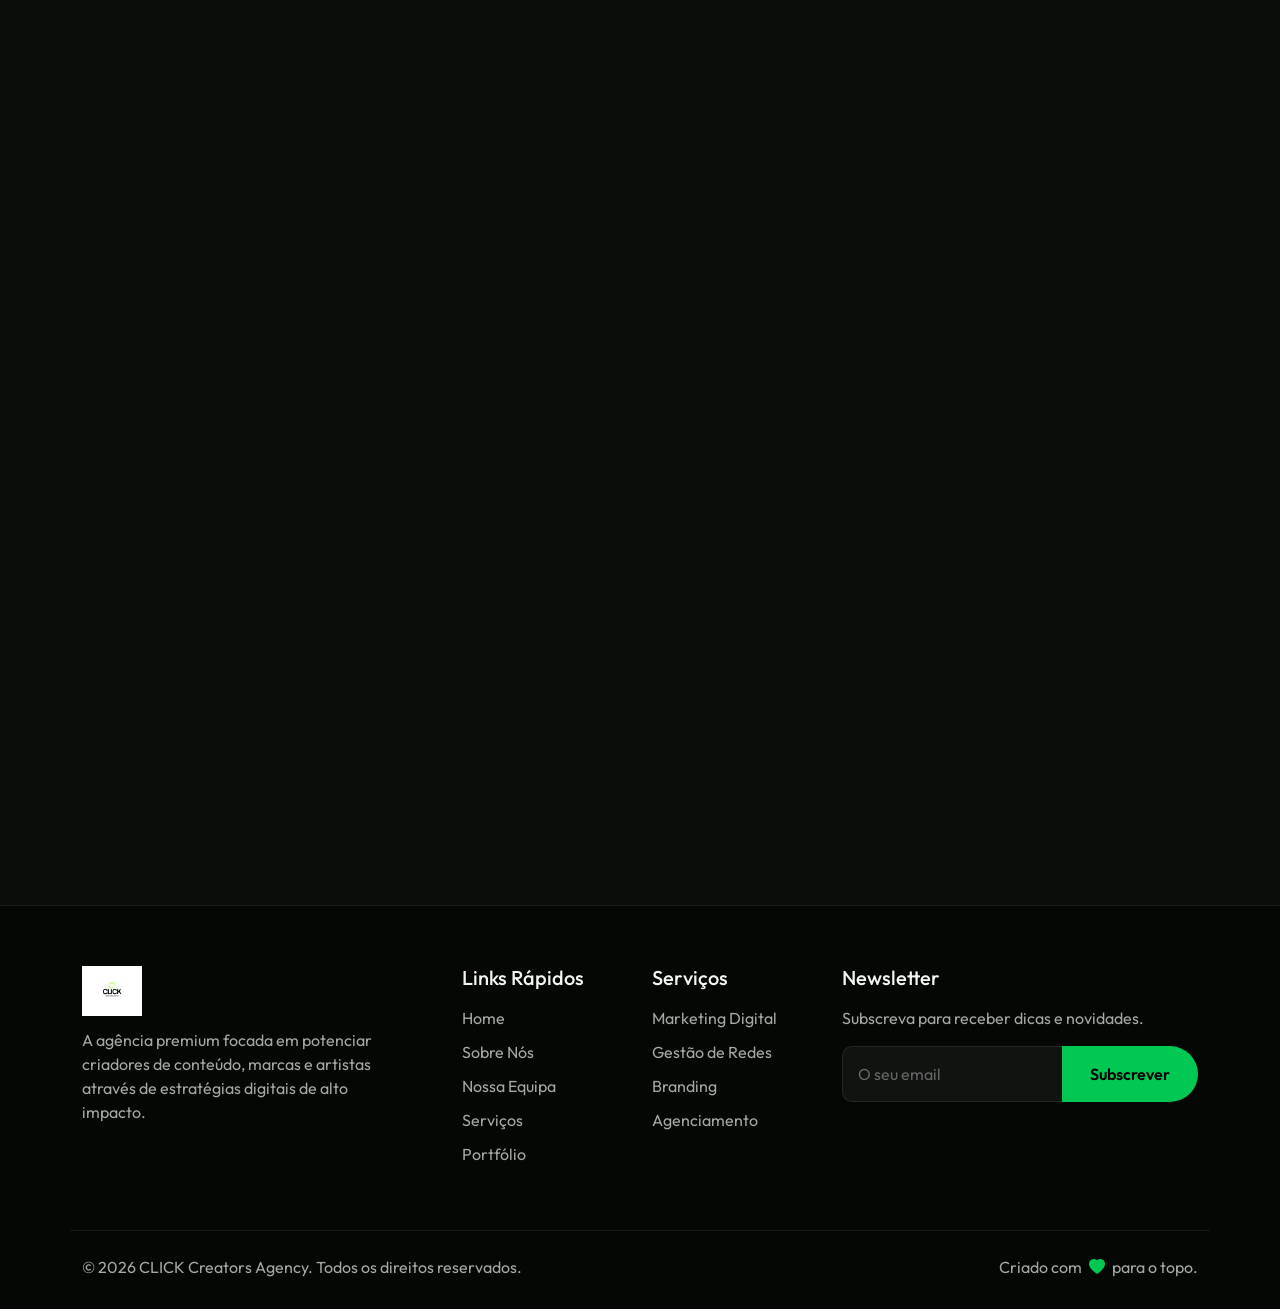
==== commit 5c442ad4: "feat: replace portfolio image with autoplaying video in index.html" ====
--- a/index.html
+++ b/index.html
@@ -408,8 +408,7 @@
             <div class="row g-4">
                 <div class="col-lg-4 col-md-6 reveal">
                     <div class="portfolio-item">
-                        <img src="https://images.unsplash.com/photo-1492684223066-81342ee5ff30?ixlib=rb-4.0.3&auto=format&fit=crop&w=800&q=80"
-                            alt="Eventos" class="portfolio-img">
+                        <video src="assets/eventos/vd1.mp4" class="portfolio-img" autoplay loop muted playsinline style="object-fit: cover; aspect-ratio: 4/3; width: 100%;"></video>
                         <div class="portfolio-overlay">
                             <h4 class="text-dark fw-bold">Festival Vibe</h4>
                             <p class="text-dark">Gestão de Eventos</p>
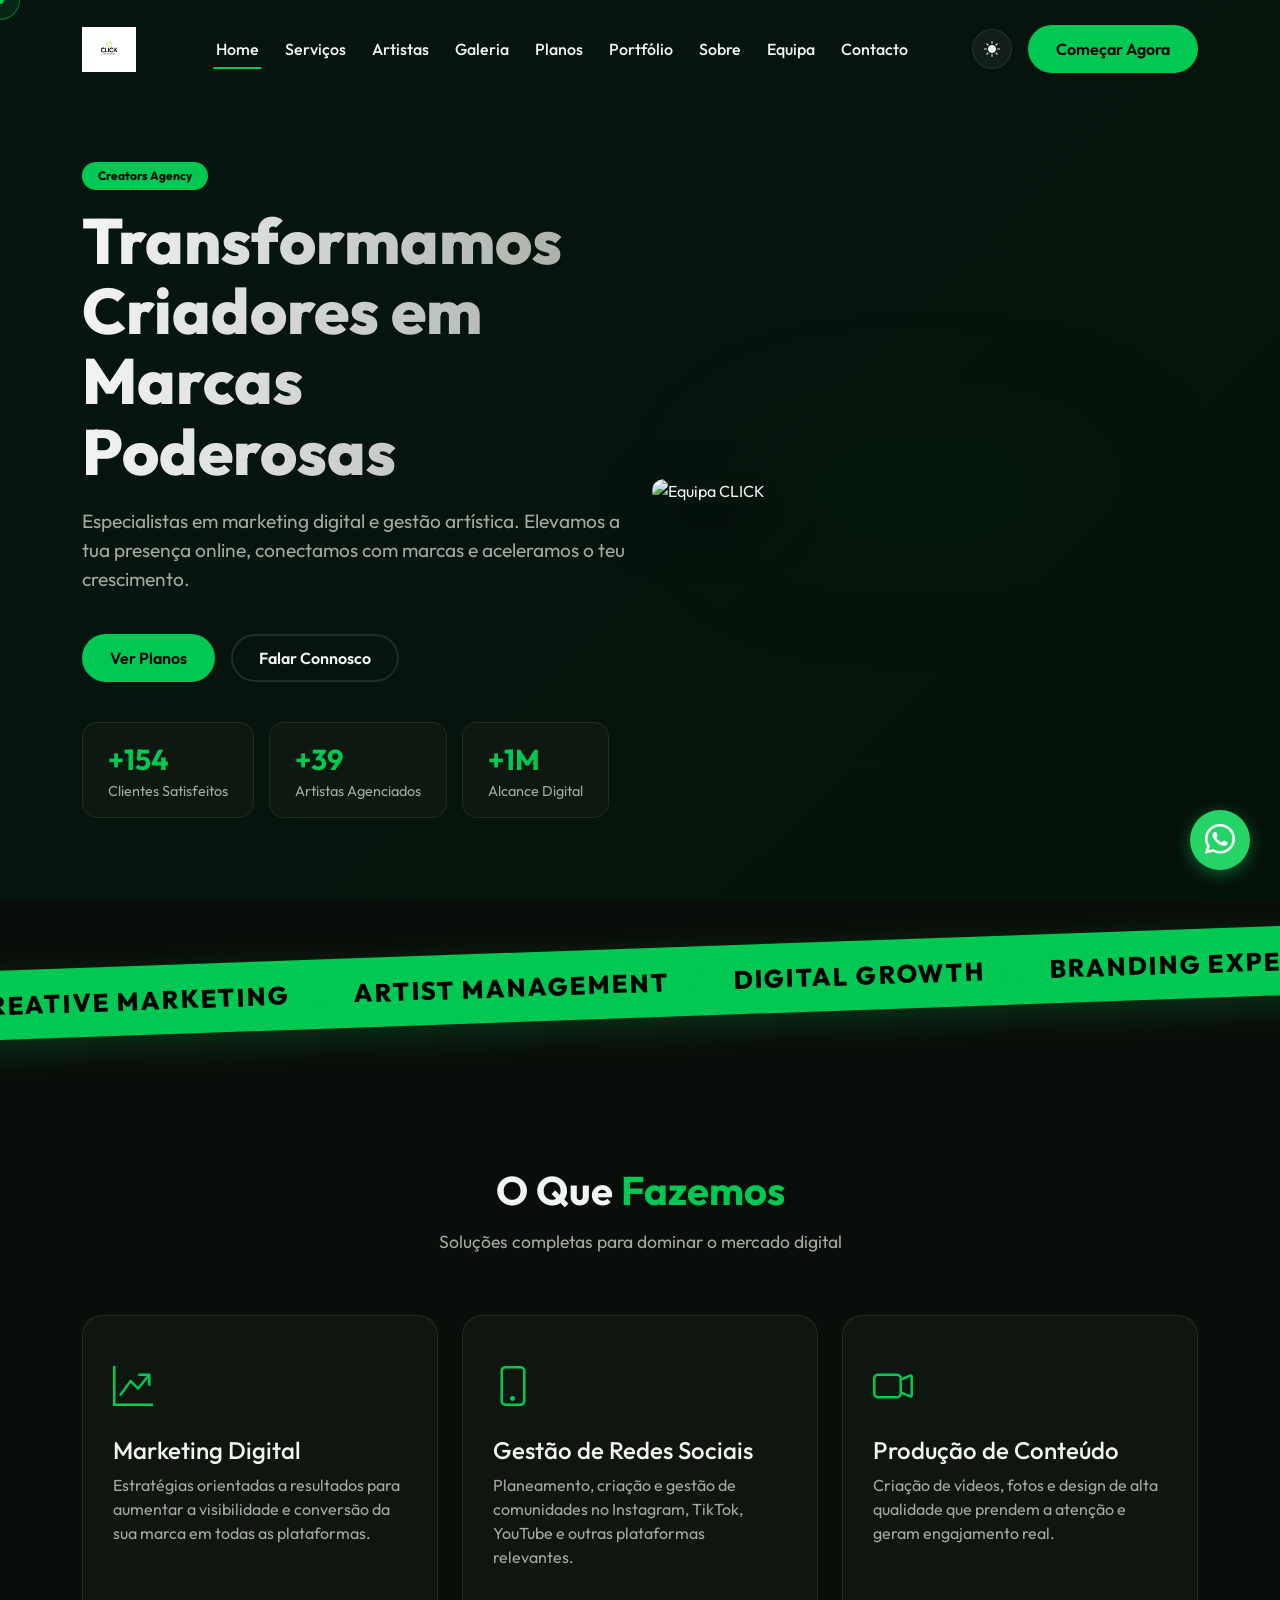
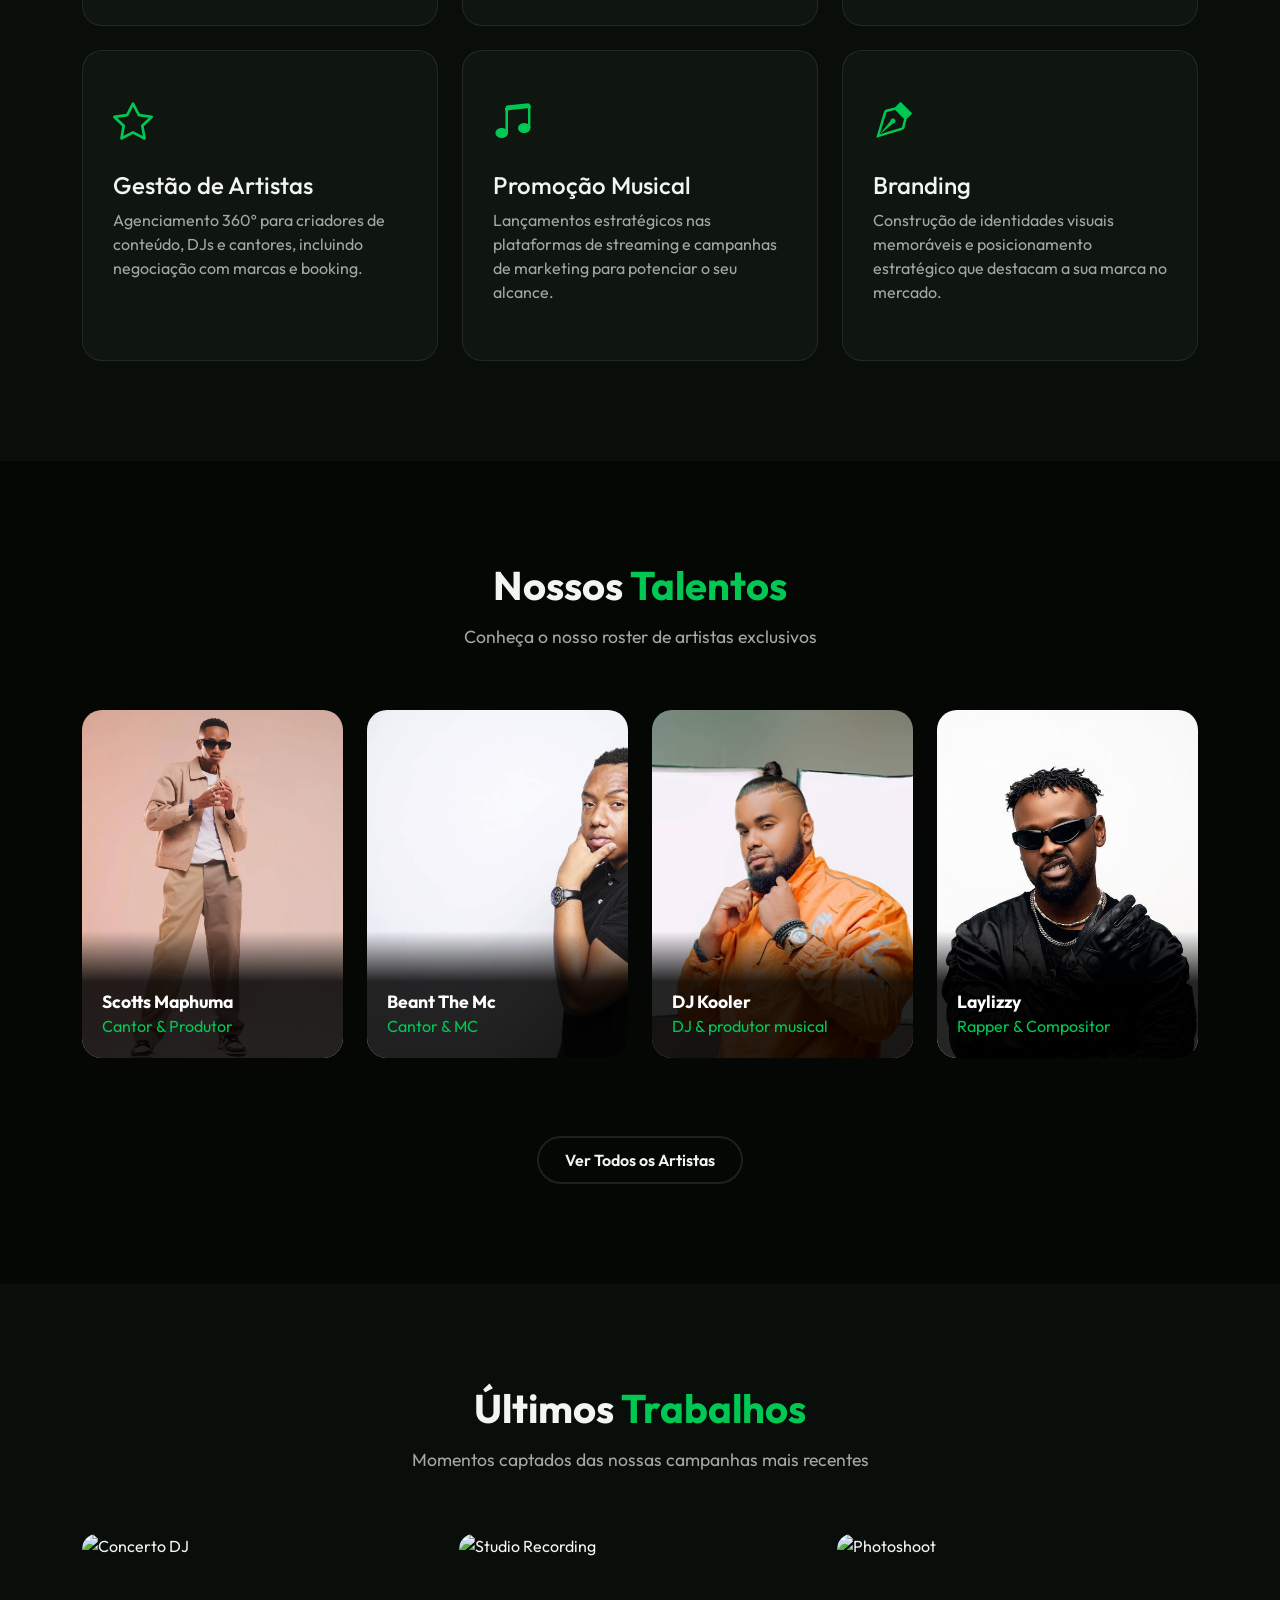
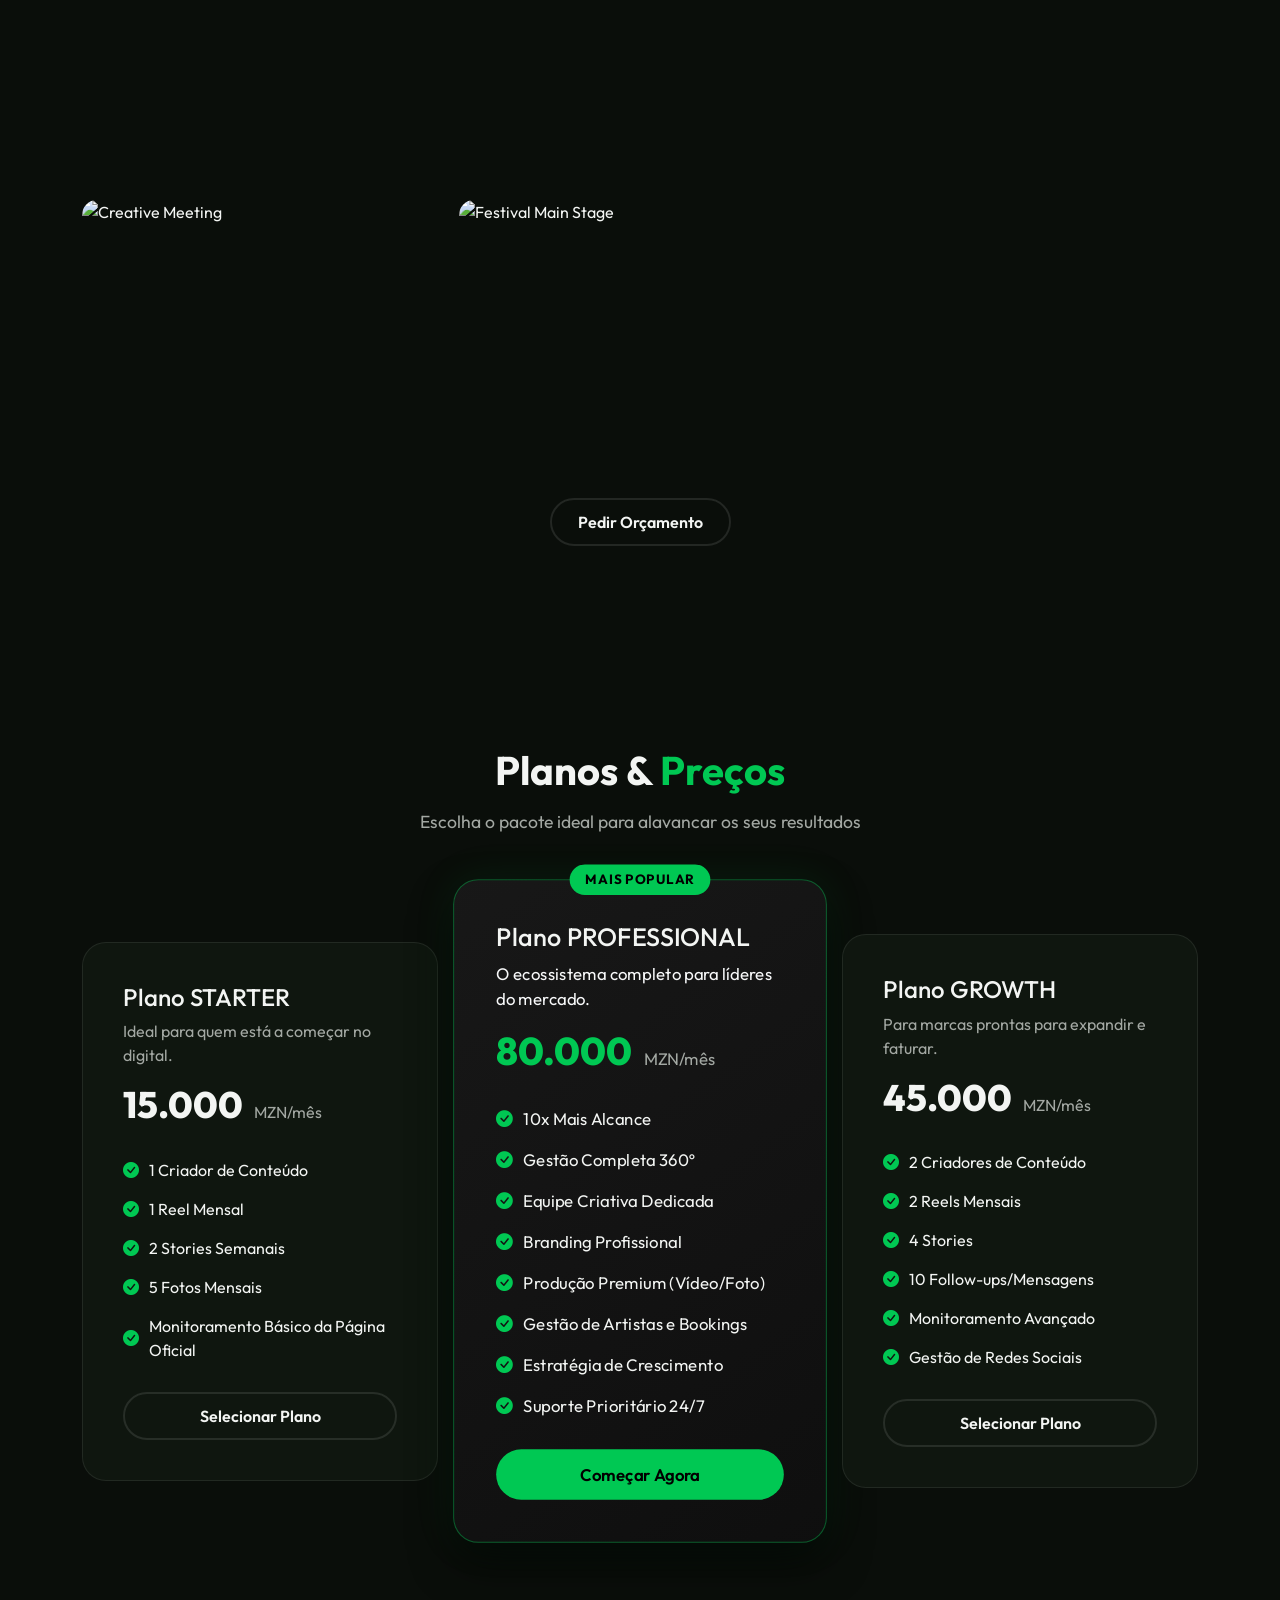
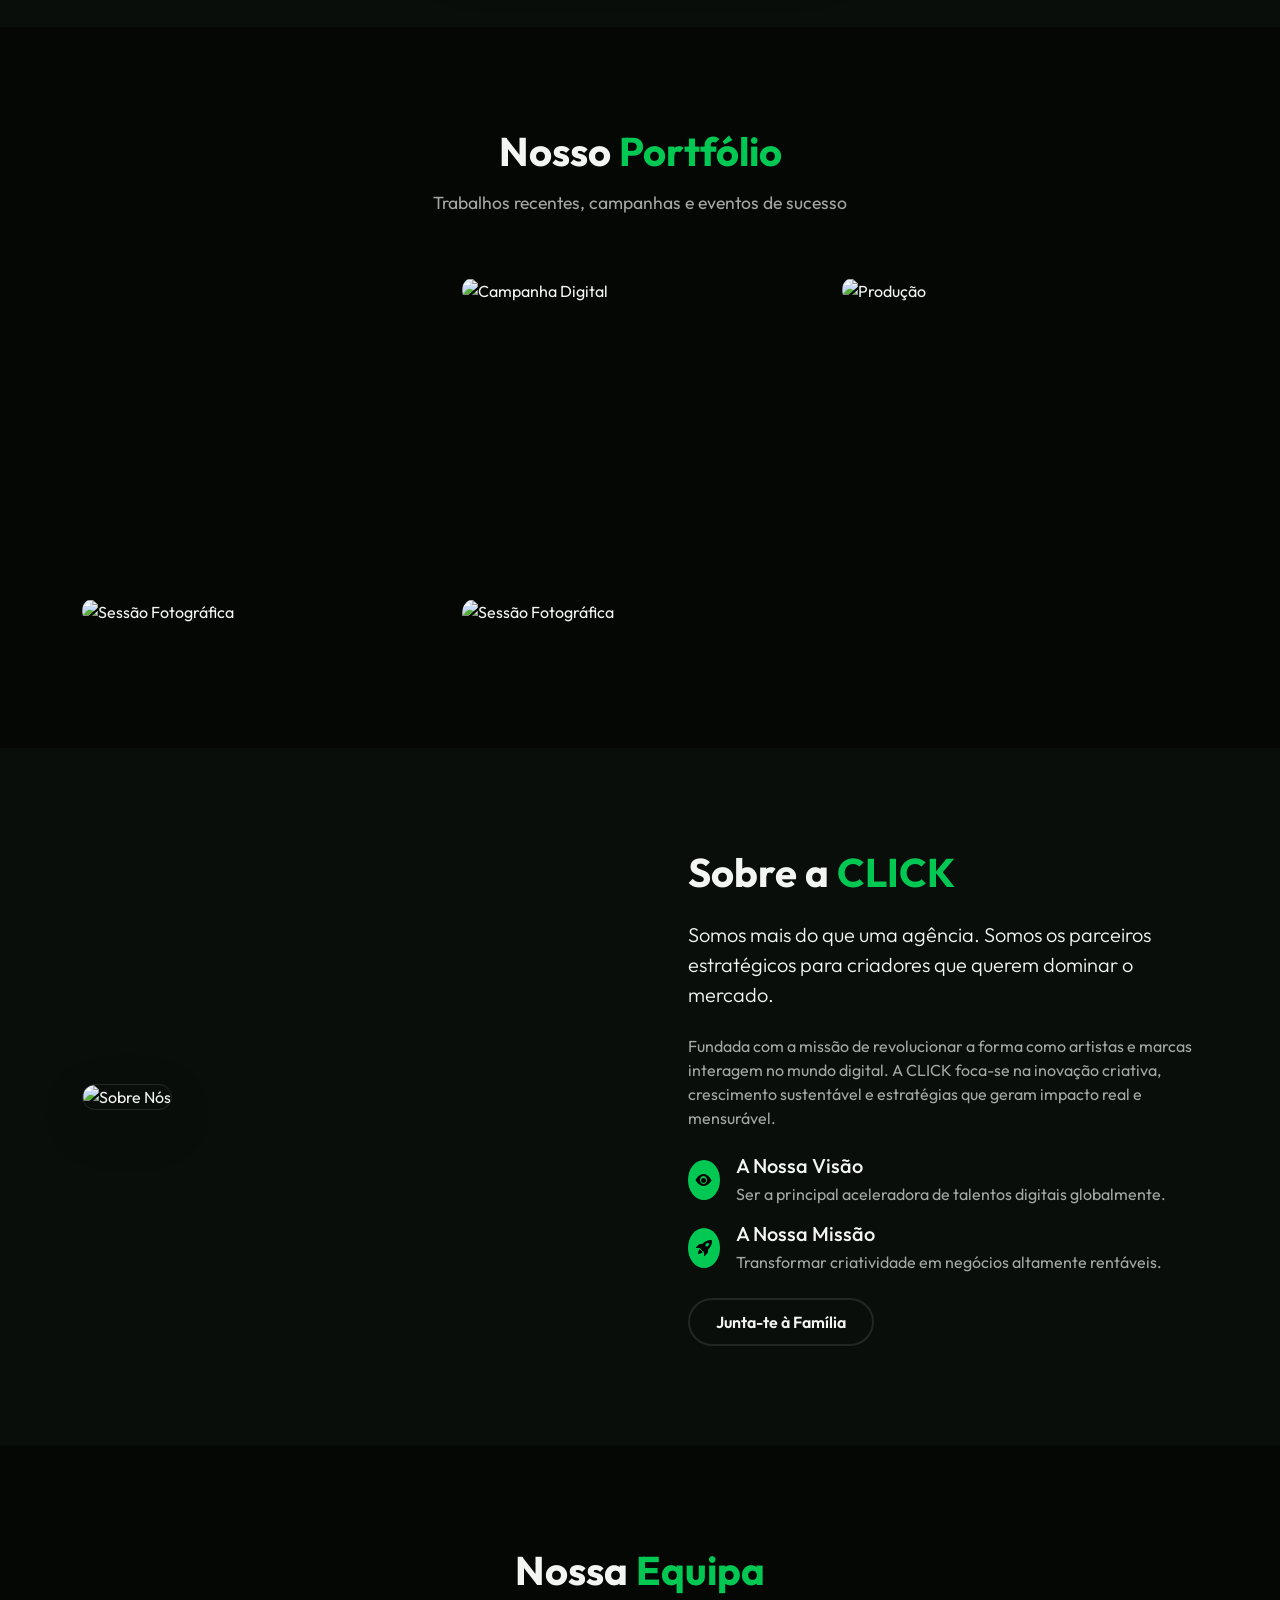
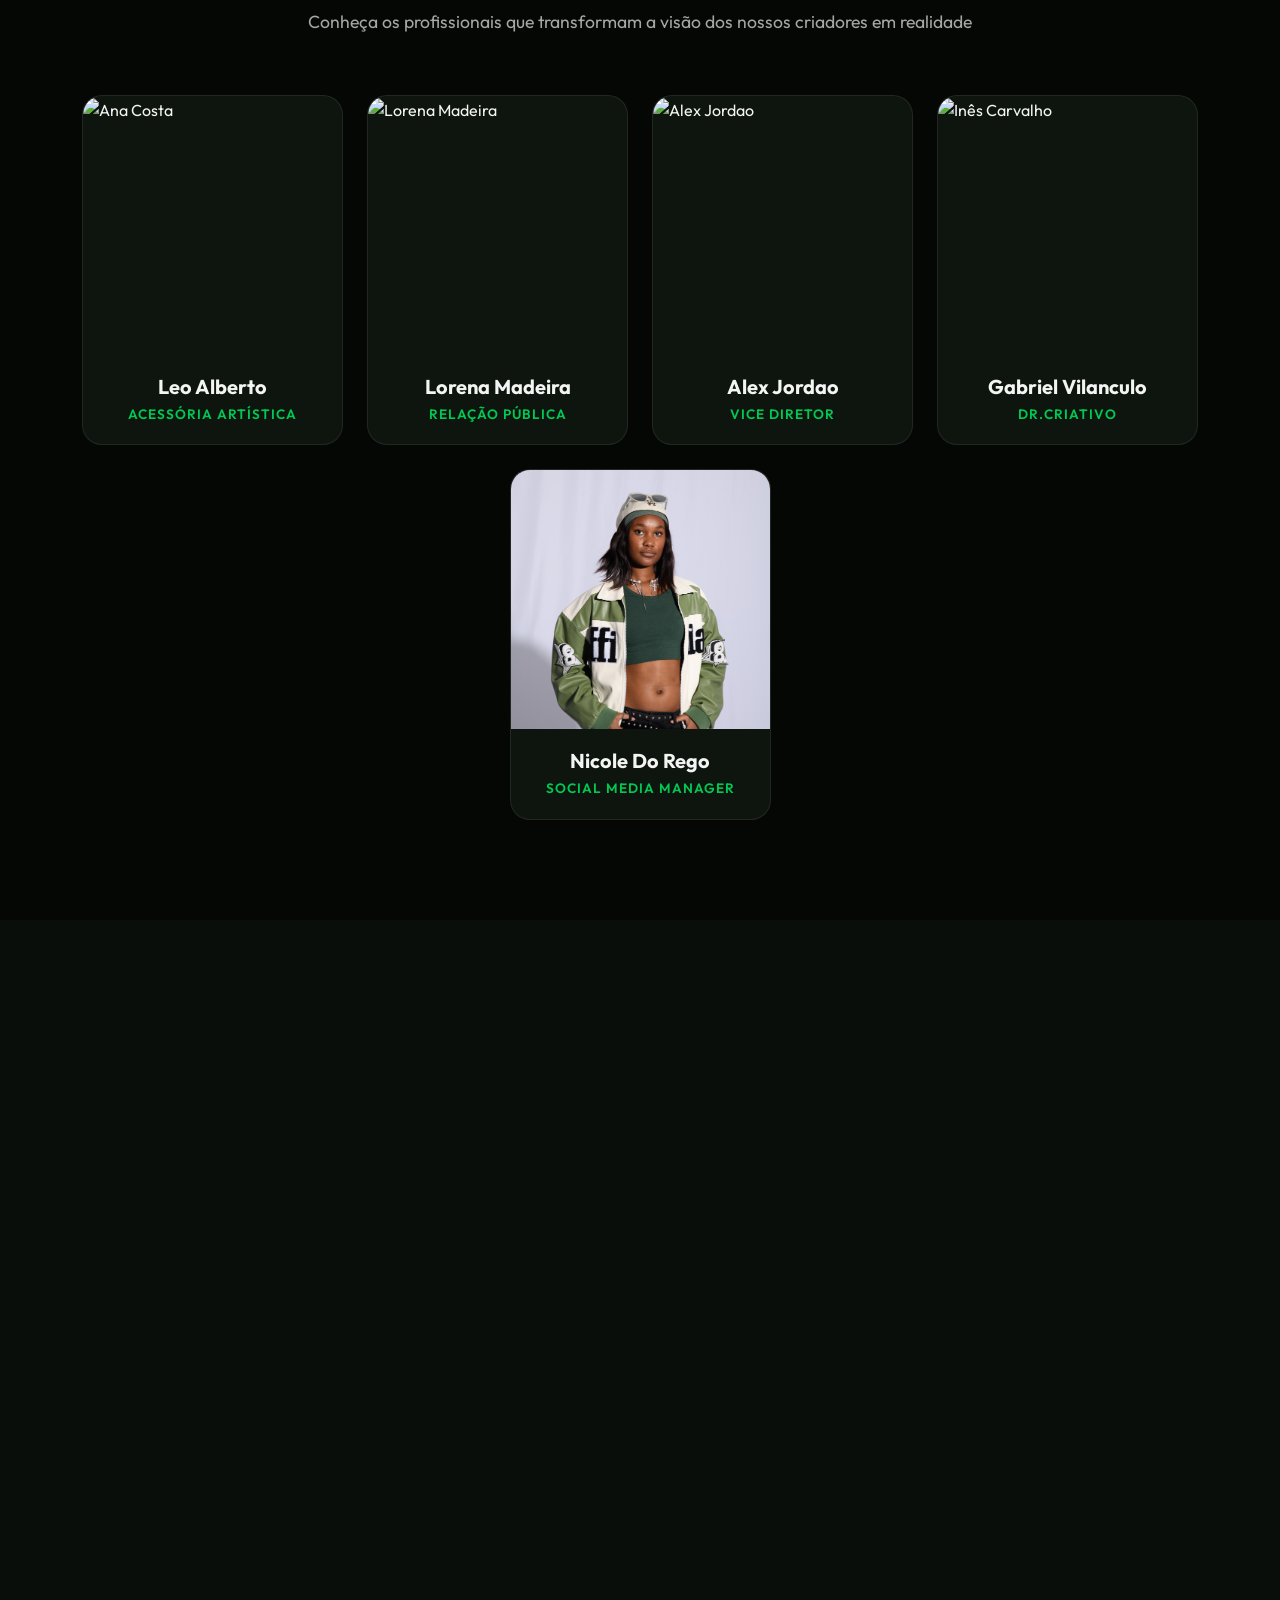
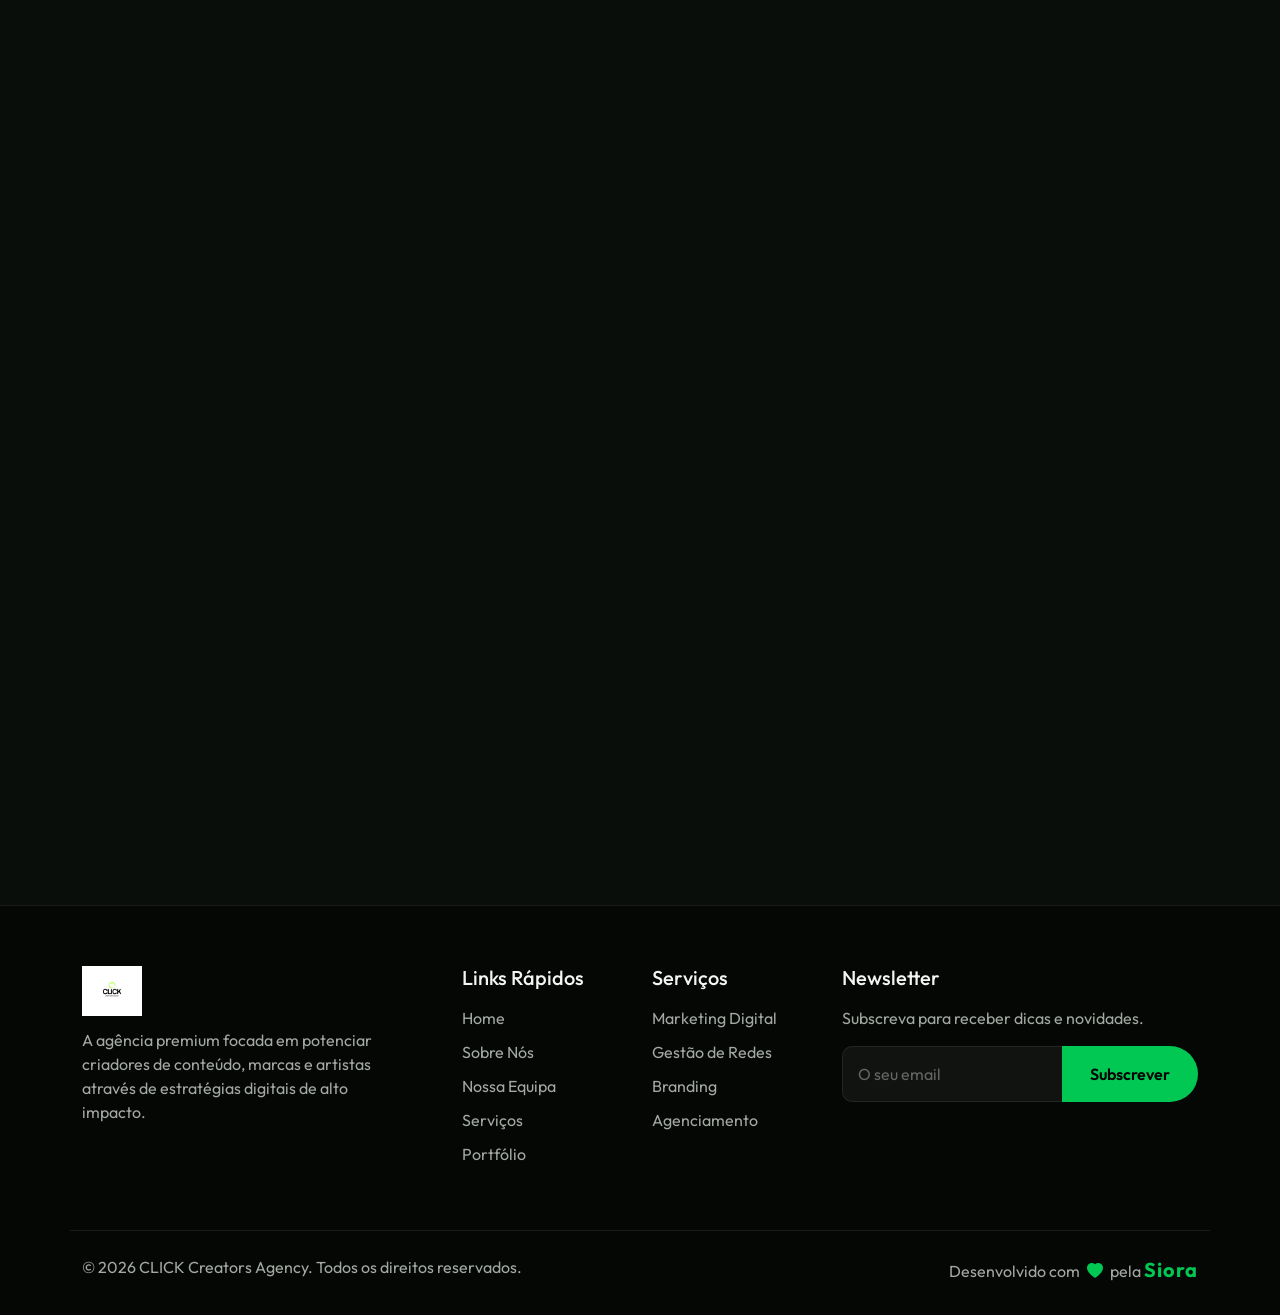
==== commit 599776db: "feat: update artist portfolio with new local images, refine layout responsiveness, and add event pho" ====
--- a/index.html
+++ b/index.html
@@ -96,7 +96,8 @@
                 <div class="col-lg-6 mt-5 mt-lg-0 reveal">
                     <div class="hero-img-container">
                         <div class="hero-glow"></div>
-                        <img src="assets/fotos/todos.jpg" alt="Equipa CLICK" class="hero-img" style="border-radius:20px;width:100%;height:auto;object-fit:cover;">
+                        <img src="assets/fotos/todos.jpg" alt="Equipa CLICK" class="hero-img"
+                            style="border-radius:20px;width:100%;height:auto;object-fit:cover;">
                     </div>
                 </div>
             </div>
@@ -189,10 +190,9 @@
                 <div class="col-lg-3 col-md-6 reveal">
                     <div class="artist-card">
                         <div class="artist-img-wrapper">
-                            <img src="https://images.unsplash.com/photo-1507003211169-0a1dd7228f2d?ixlib=rb-4.0.3&auto=format&fit=crop&w=600&q=80"
-                                alt="Mr. Bow" class="artist-img">
+                            <img src="assets/artistas/scoot.webp" alt="Scotts Maphuma" class="artist-img">
                             <div class="artist-label">
-                                <h5>Mr. Bow</h5>
+                                <h5>Scotts Maphuma</h5>
                                 <p class="text-primary-custom mb-0">Cantor &amp; Produtor</p>
                             </div>
                             <div class="artist-overlay">
@@ -209,11 +209,10 @@
                 <div class="col-lg-3 col-md-6 reveal">
                     <div class="artist-card">
                         <div class="artist-img-wrapper">
-                            <img src="https://images.unsplash.com/photo-1531746020798-e6953c6e8e04?ixlib=rb-4.0.3&auto=format&fit=crop&w=600&q=80"
-                                alt="Neyma" class="artist-img">
+                            <img src="assets/artistas/beantmc.jpg" alt="Neyma" class="artist-img">
                             <div class="artist-label">
-                                <h5>Neyma</h5>
-                                <p class="text-primary-custom mb-0">Cantora</p>
+                                <h5>Beant The Mc </h5>
+                                <p class="text-primary-custom mb-0">Cantor &amp; MC</p>
                             </div>
                             <div class="artist-overlay">
                                 <div class="social-icons mb-3">
@@ -229,11 +228,10 @@
                 <div class="col-lg-3 col-md-6 reveal">
                     <div class="artist-card">
                         <div class="artist-img-wrapper">
-                            <img src="https://images.unsplash.com/photo-1567532939604-b6b5b0db2604?ixlib=rb-4.0.3&auto=format&fit=crop&w=600&q=80"
-                                alt="Lizha James" class="artist-img">
+                            <img src="assets/artistas/kooler.jpg" alt="Lizha James" class="artist-img">
                             <div class="artist-label">
-                                <h5>Lizha James</h5>
-                                <p class="text-primary-custom mb-0">Cantora &amp; Empresária</p>
+                                <h5>DJ Kooler</h5>
+                                <p class="text-primary-custom mb-0">DJ &amp; produtor musical</p>
                             </div>
                             <div class="artist-overlay">
                                 <div class="social-icons mb-3">
@@ -363,7 +361,8 @@
                         <div class="popular-badge">MAIS POPULAR</div>
                         <h4>Plano PROFESSIONAL</h4>
                         <p class="text-light">O ecossistema completo para líderes do mercado.</p>
-                        <div class="price text-primary-custom">80.000 <span class="price-currency">MZN</span><span>/mês</span></div>
+                        <div class="price text-primary-custom">80.000 <span
+                                class="price-currency">MZN</span><span>/mês</span></div>
                         <ul class="pricing-features">
                             <li><i class="bi bi-check-circle-fill"></i> 10x Mais Alcance</li>
                             <li><i class="bi bi-check-circle-fill"></i> Gestão Completa 360º</li>
@@ -408,10 +407,15 @@
             <div class="row g-4">
                 <div class="col-lg-4 col-md-6 reveal">
                     <div class="portfolio-item">
-                        <video src="assets/eventos/vd1.mp4" class="portfolio-img" autoplay loop muted playsinline style="object-fit: cover; aspect-ratio: 4/3; width: 100%;"></video>
+                        <video src="assets/eventos/vd1.mp4" class="portfolio-img" autoplay loop muted playsinline
+                            style="object-fit: cover; aspect-ratio: 4/3; width: 100%;"></video>
                         <div class="portfolio-overlay">
                             <h4 class="text-dark fw-bold">Festival Vibe</h4>
-                            <p class="text-dark">Gestão de Eventos</p>
+                            <p class="text-dark mb-3">Gestão de Eventos</p>
+                            <a href="https://drive.google.com/drive/folders/12stT6gvPRpWRgNAKZUbWIC_Jiom113MR"
+                                target="_blank" class="btn btn-dark"
+                                style="border-radius: 30px; font-weight: 600; padding: 8px 20px;">Ver Fotos do Evento <i
+                                    class="bi bi-box-arrow-up-right ms-1"></i></a>
                         </div>
                     </div>
                 </div>
@@ -764,8 +768,9 @@
                     <p class="text-muted mb-0">&copy; 2026 CLICK Creators Agency. Todos os direitos reservados.</p>
                 </div>
                 <div class="col-md-6 text-center text-md-end mt-3 mt-md-0">
-                    <p class="text-muted mb-0">Criado com <i class="bi bi-heart-fill text-primary-custom mx-1"></i> para
-                        o topo.</p>
+                    <p class="text-muted mb-0">Desenvolvido com <i
+                            class="bi bi-heart-fill text-primary-custom mx-1"></i> pela <strong
+                            class="text-primary-custom fs-5" style="letter-spacing: 1px;">Siora</strong></p>
                 </div>
             </div>
         </div>
--- a/style.css
+++ b/style.css
@@ -1178,9 +1178,17 @@
             color: #f3f5f3;
         }
 
-        /* ---- Responsive font sizes ---- */
+        /* ---- Responsive font sizes & layout ---- */
+        @media (max-width: 991px) {
+            .section-padding { padding: 80px 0; }
+        }
+
         @media (max-width: 576px) {
-            .hero-title { font-size: 2.4rem; }
-            .section-title { font-size: 2rem; }
-            .price { font-size: 2rem; }
+            .hero-title { font-size: 2.2rem; }
+            .section-title { font-size: 1.8rem; }
+            .price { font-size: 1.8rem; }
+            .section-padding { padding: 60px 0; }
+            .marquee-text { font-size: 1.2rem; }
+            .stats-number { font-size: 1.5rem; }
+            .hero-subtitle { font-size: 1rem; }
         }
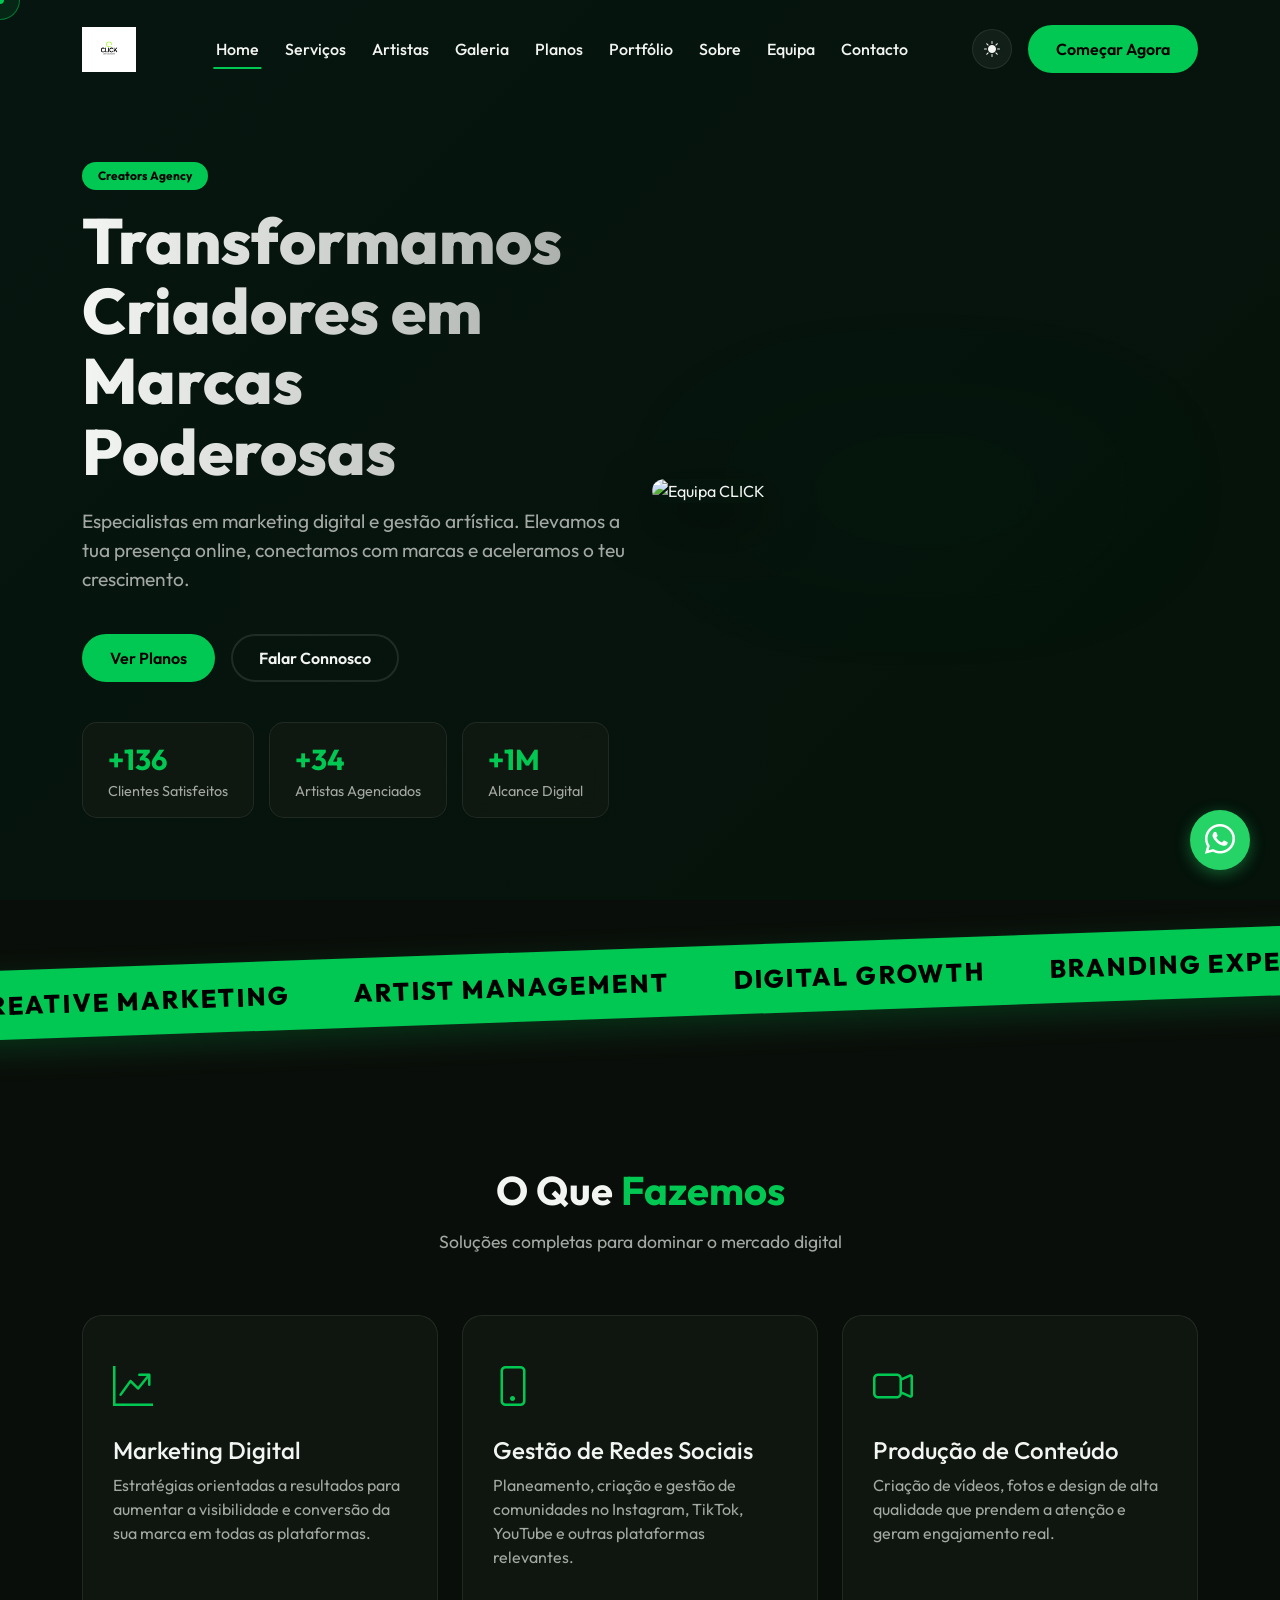
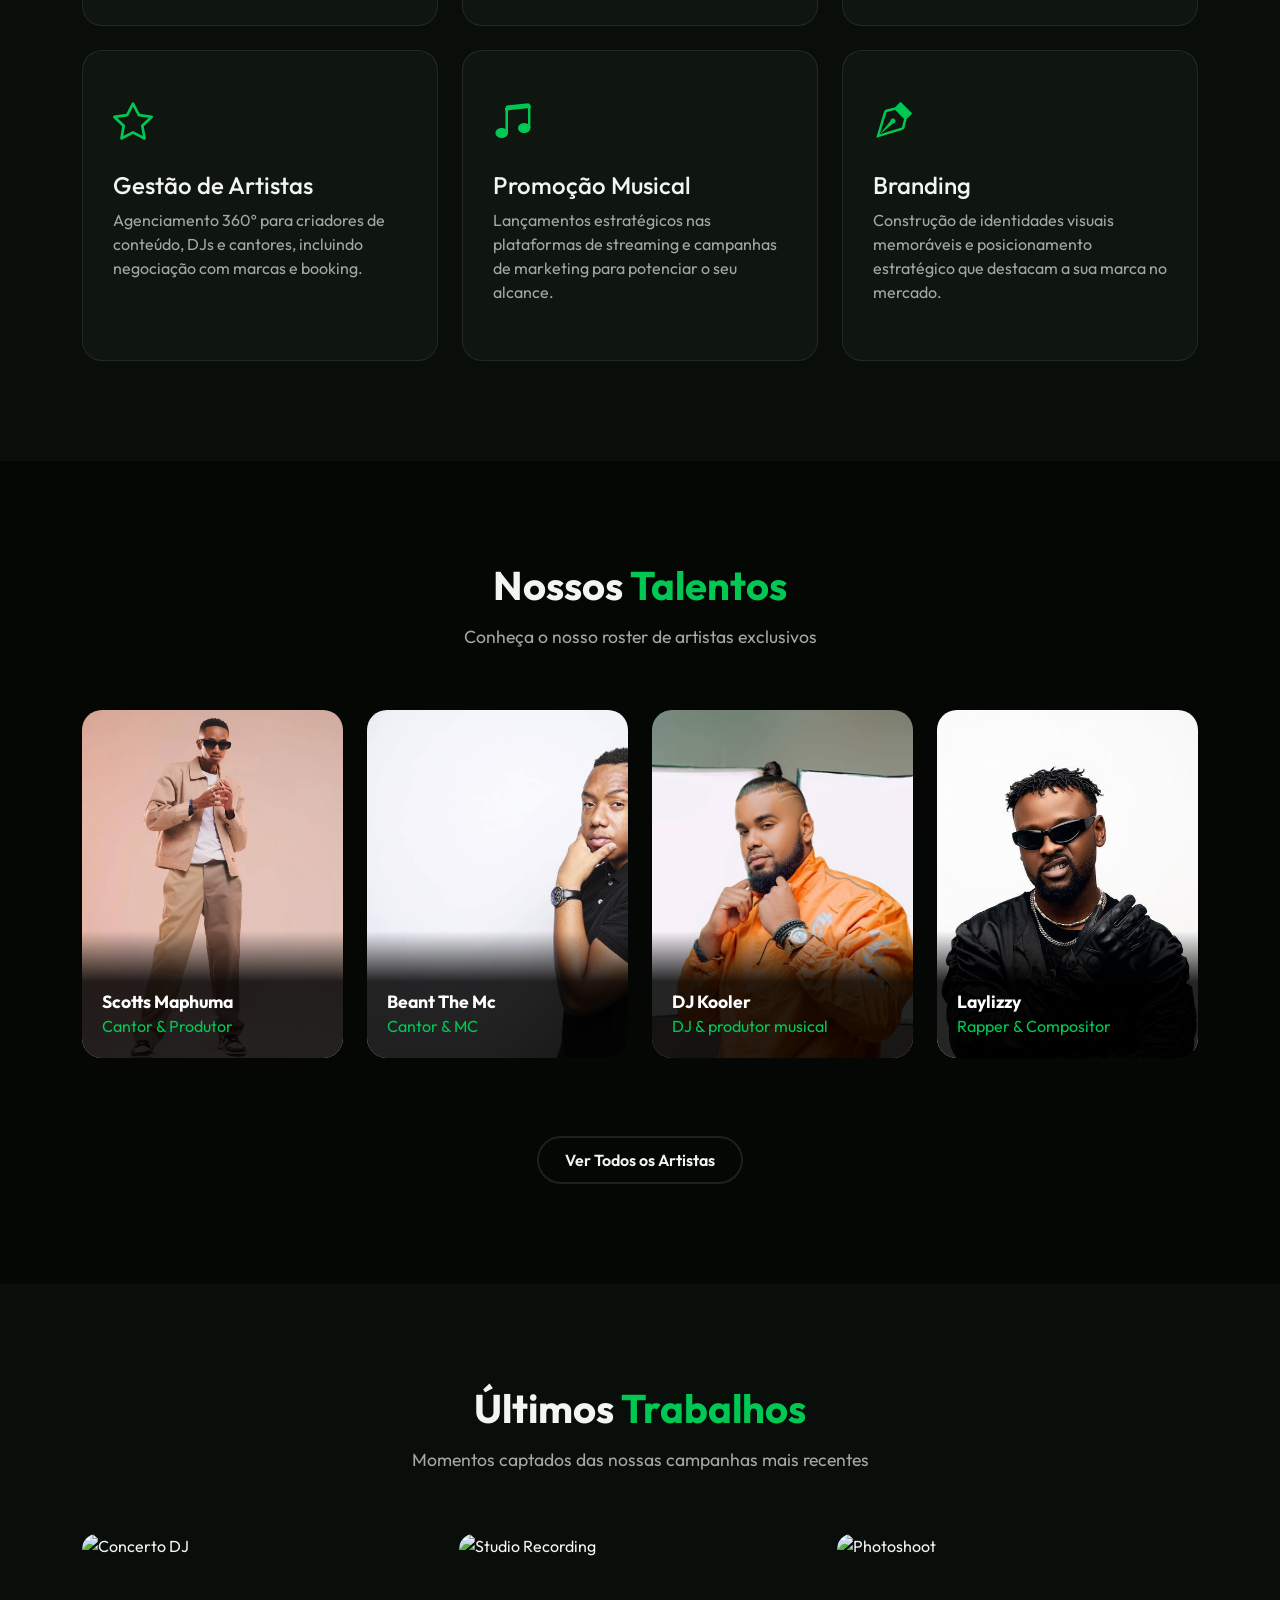
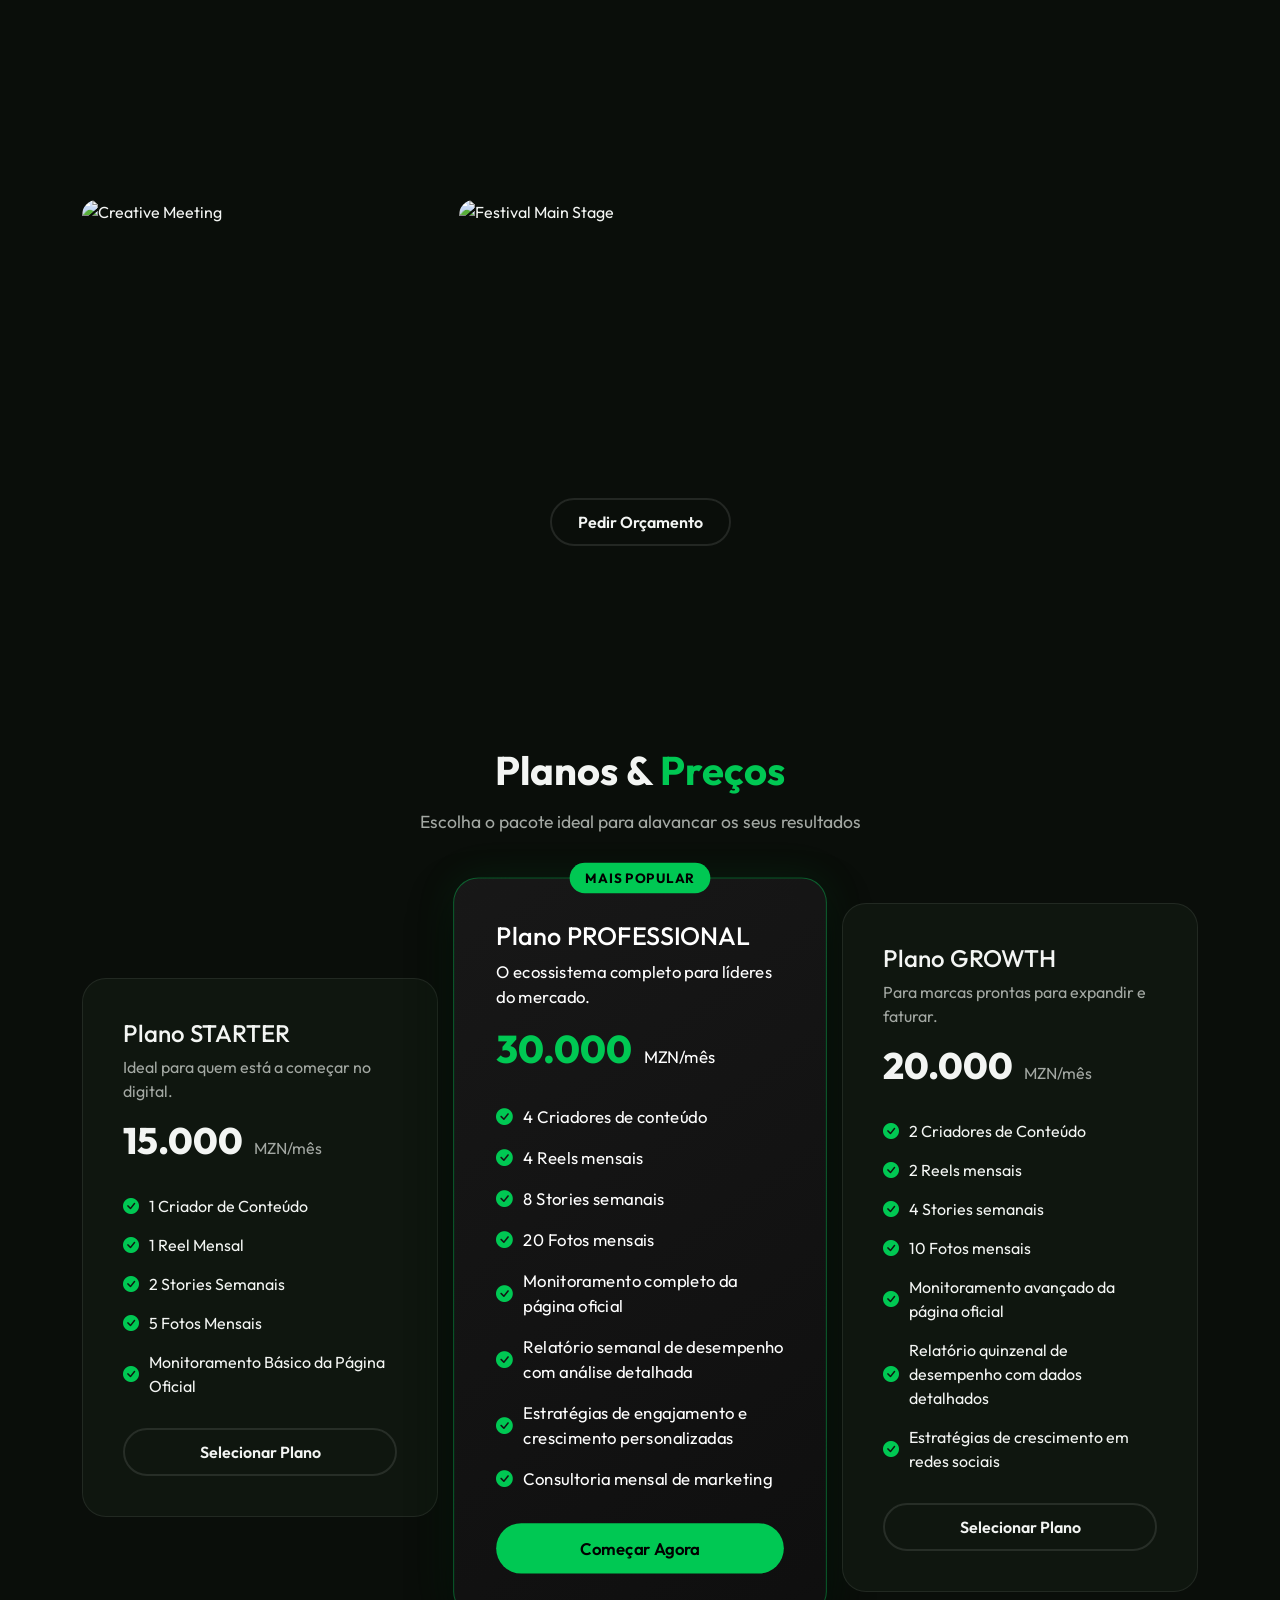
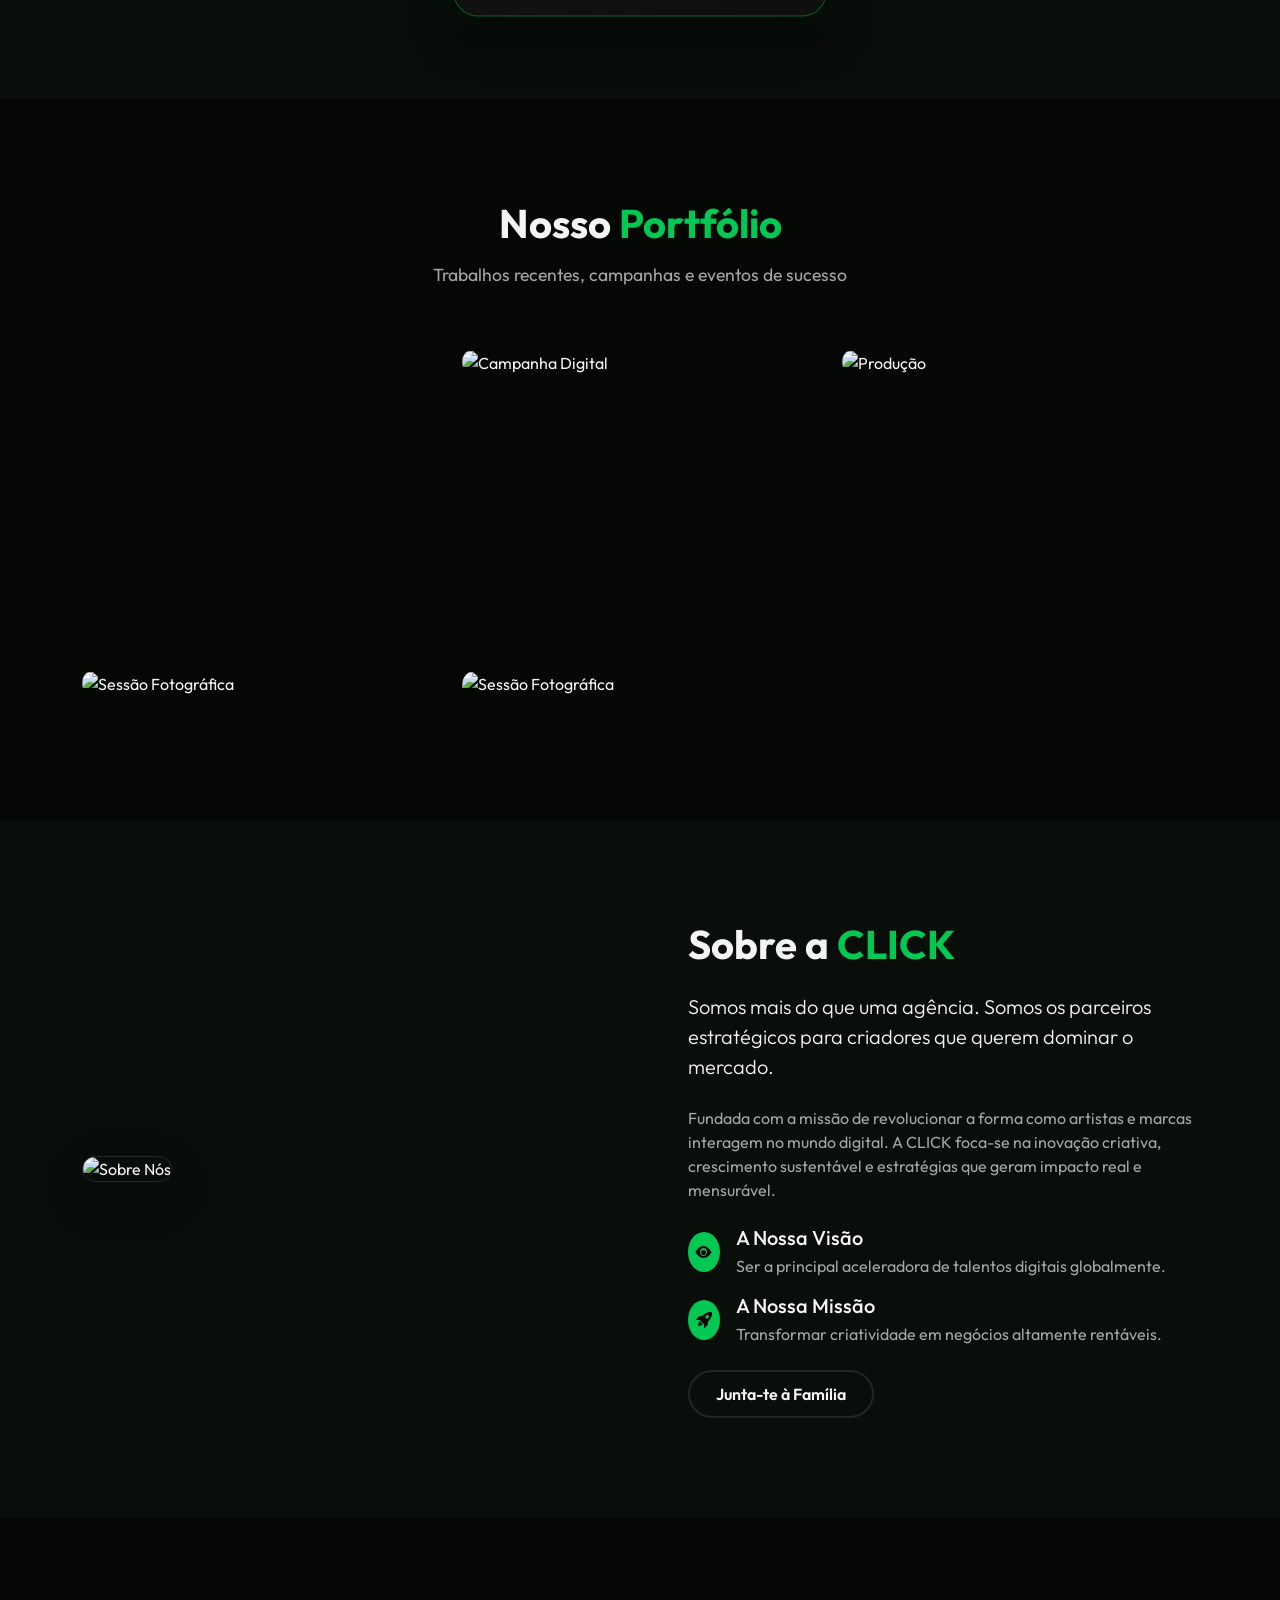
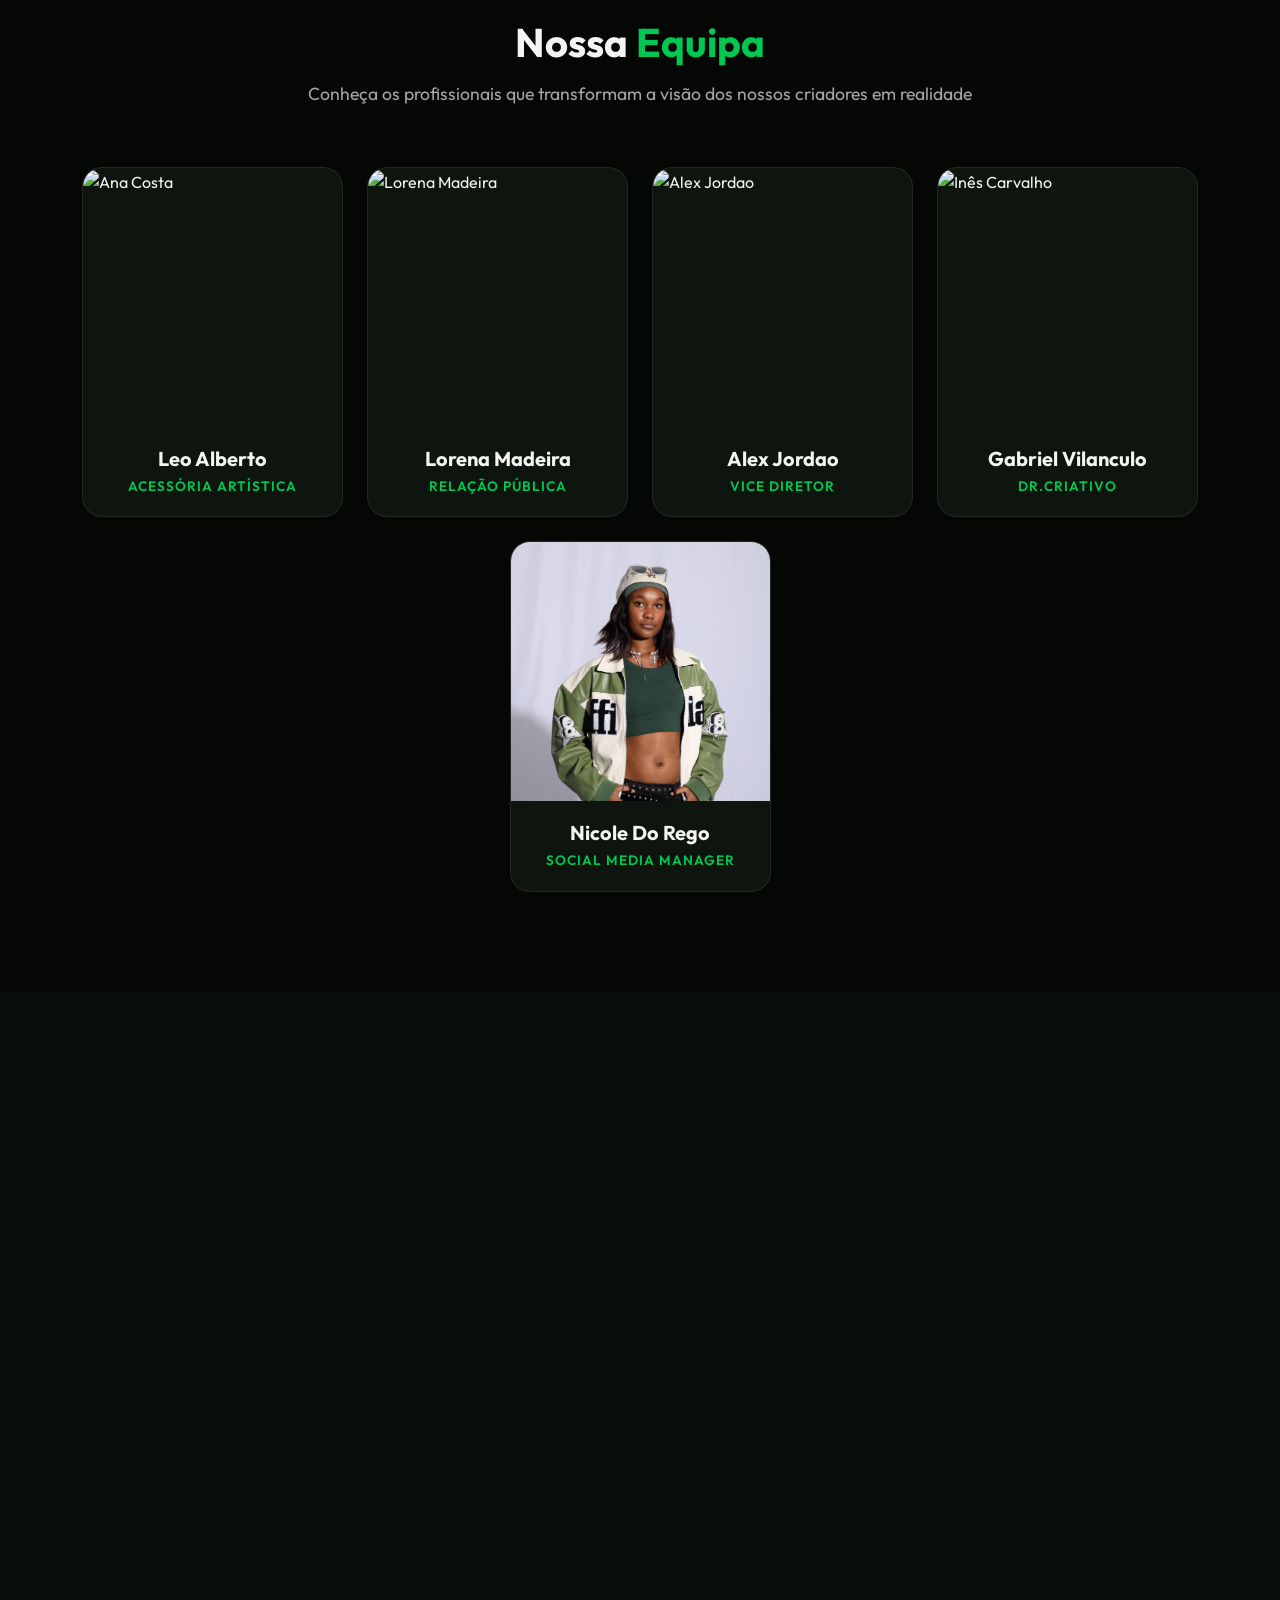
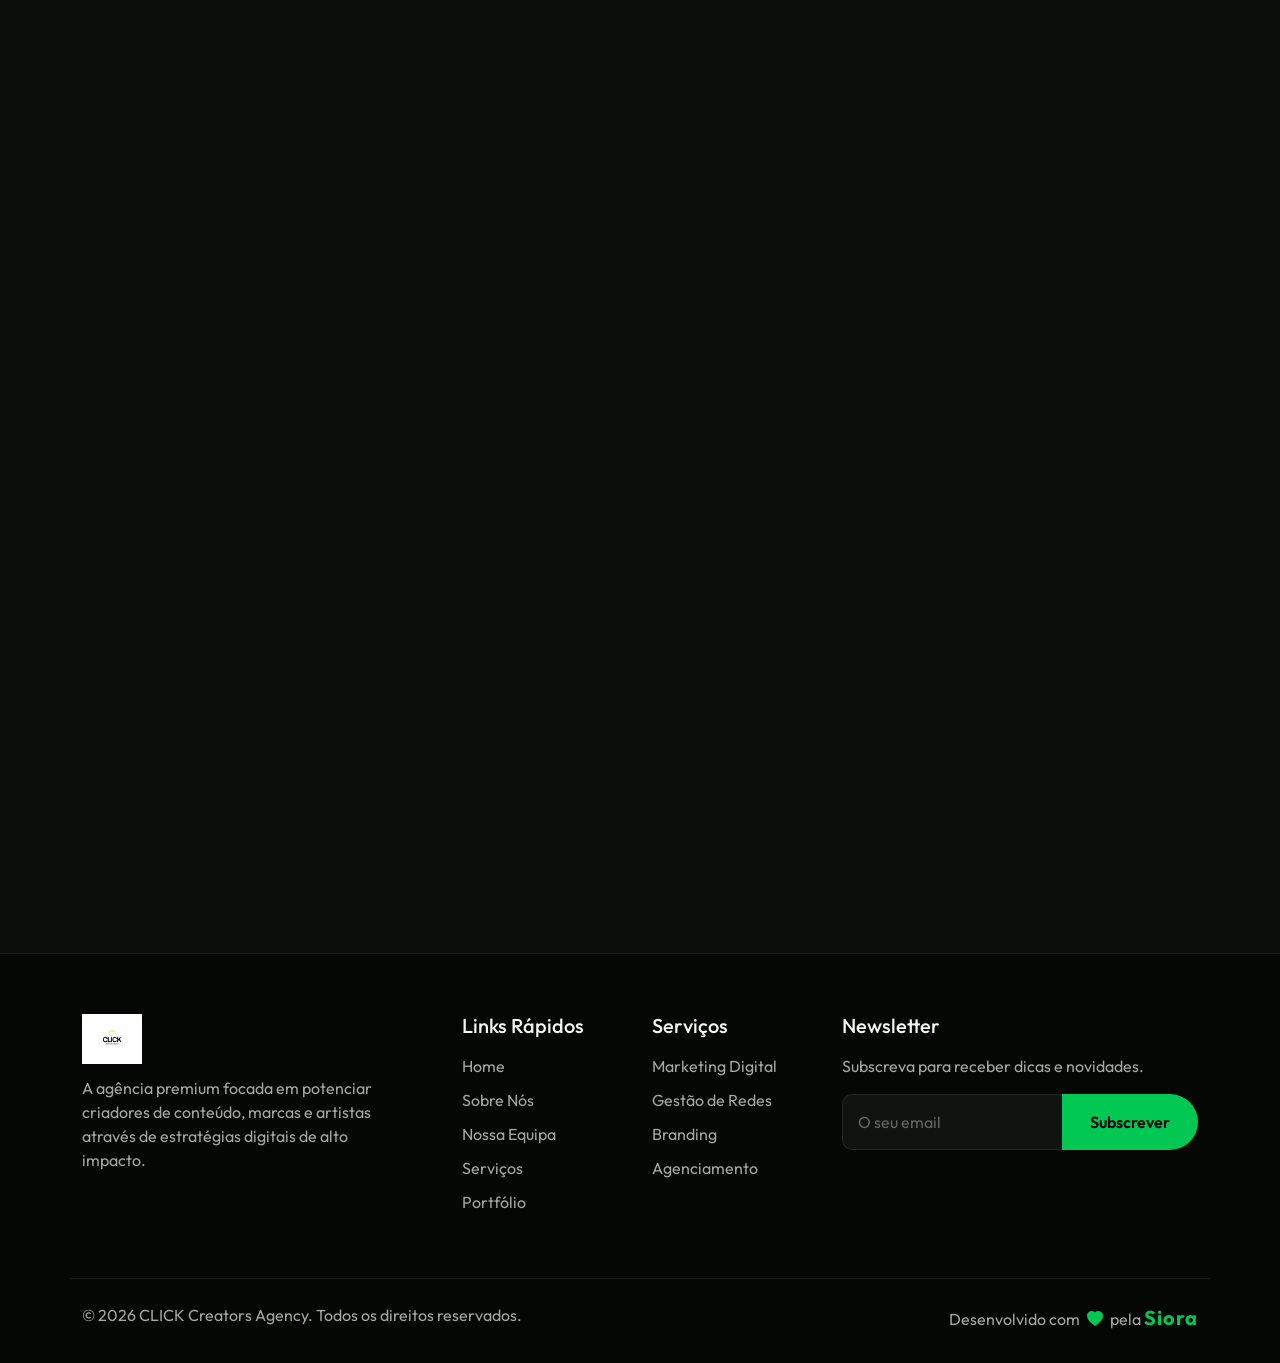
==== commit 10d79672: "feat: update pricing plans, revise contact information, and enhance popular card styling" ====
--- a/index.html
+++ b/index.html
@@ -361,17 +361,17 @@
                         <div class="popular-badge">MAIS POPULAR</div>
                         <h4>Plano PROFESSIONAL</h4>
                         <p class="text-light">O ecossistema completo para líderes do mercado.</p>
-                        <div class="price text-primary-custom">80.000 <span
+                        <div class="price text-primary-custom">30.000 <span
                                 class="price-currency">MZN</span><span>/mês</span></div>
                         <ul class="pricing-features">
-                            <li><i class="bi bi-check-circle-fill"></i> 10x Mais Alcance</li>
-                            <li><i class="bi bi-check-circle-fill"></i> Gestão Completa 360º</li>
-                            <li><i class="bi bi-check-circle-fill"></i> Equipe Criativa Dedicada</li>
-                            <li><i class="bi bi-check-circle-fill"></i> Branding Profissional</li>
-                            <li><i class="bi bi-check-circle-fill"></i> Produção Premium (Vídeo/Foto)</li>
-                            <li><i class="bi bi-check-circle-fill"></i> Gestão de Artistas e Bookings</li>
-                            <li><i class="bi bi-check-circle-fill"></i> Estratégia de Crescimento</li>
-                            <li><i class="bi bi-check-circle-fill"></i> Suporte Prioritário 24/7</li>
+                            <li><i class="bi bi-check-circle-fill"></i> 4 Criadores de conteúdo</li>
+                            <li><i class="bi bi-check-circle-fill"></i> 4 Reels mensais</li>
+                            <li><i class="bi bi-check-circle-fill"></i> 8 Stories semanais</li>
+                            <li><i class="bi bi-check-circle-fill"></i> 20 Fotos mensais</li>
+                            <li><i class="bi bi-check-circle-fill"></i> Monitoramento completo da página oficial</li>
+                            <li><i class="bi bi-check-circle-fill"></i> Relatório semanal de desempenho com análise detalhada</li>
+                            <li><i class="bi bi-check-circle-fill"></i> Estratégias de engajamento e crescimento personalizadas</li>
+                            <li><i class="bi bi-check-circle-fill"></i> Consultoria mensal de marketing</li>
                         </ul>
                         <a href="#contact" class="btn btn-custom w-100">Começar Agora</a>
                     </div>
@@ -382,14 +382,15 @@
                     <div class="pricing-card">
                         <h4>Plano GROWTH</h4>
                         <p class="text-muted">Para marcas prontas para expandir e faturar.</p>
-                        <div class="price">45.000 <span class="price-currency">MZN</span><span>/mês</span></div>
+                        <div class="price">20.000 <span class="price-currency">MZN</span><span>/mês</span></div>
                         <ul class="pricing-features">
                             <li><i class="bi bi-check-circle-fill"></i> 2 Criadores de Conteúdo</li>
-                            <li><i class="bi bi-check-circle-fill"></i> 2 Reels Mensais</li>
-                            <li><i class="bi bi-check-circle-fill"></i> 4 Stories</li>
-                            <li><i class="bi bi-check-circle-fill"></i> 10 Follow-ups/Mensagens</li>
-                            <li><i class="bi bi-check-circle-fill"></i> Monitoramento Avançado</li>
-                            <li><i class="bi bi-check-circle-fill"></i> Gestão de Redes Sociais</li>
+                            <li><i class="bi bi-check-circle-fill"></i> 2 Reels mensais</li>
+                            <li><i class="bi bi-check-circle-fill"></i> 4 Stories semanais</li>
+                            <li><i class="bi bi-check-circle-fill"></i> 10 Fotos mensais</li>
+                            <li><i class="bi bi-check-circle-fill"></i> Monitoramento avançado da página oficial</li>
+                            <li><i class="bi bi-check-circle-fill"></i> Relatório quinzenal de desempenho com dados detalhados</li>
+                            <li><i class="bi bi-check-circle-fill"></i> Estratégias de crescimento em redes sociais</li>
                         </ul>
                         <a href="#contact" class="btn btn-outline-custom w-100">Selecionar Plano</a>
                     </div>
@@ -665,14 +666,14 @@
                             <div class="text-primary-custom fs-3 me-3"><i class="bi bi-envelope"></i></div>
                             <div>
                                 <h5>Email</h5>
-                                <p class="text-muted">hello@clickagency.com<br>booking@clickagency.com</p>
+                                <p class="text-muted"><a href="mailto:creatorsclick43@gmail.com" class="text-muted text-decoration-none">creatorsclick43@gmail.com</a></p>
                             </div>
                         </div>
                         <div class="d-flex mb-5">
                             <div class="text-primary-custom fs-3 me-3"><i class="bi bi-telephone"></i></div>
                             <div>
                                 <h5>Telefone / WhatsApp</h5>
-                                <p class="text-muted">+258 84 000 0000</p>
+                                <p class="text-muted">+258 86 169 3503</p>
                             </div>
                         </div>
 
@@ -777,7 +778,7 @@
     </footer>
 
     <!-- Floating Buttons -->
-    <a href="https://wa.me/258840000000" target="_blank" class="btn-whatsapp">
+    <a href="https://wa.me/258861693503" target="_blank" class="btn-whatsapp">
         <i class="bi bi-whatsapp"></i>
     </a>
 
--- a/style.css
+++ b/style.css
@@ -473,6 +473,14 @@
             transform: scale(1.05);
             z-index: 2;
             box-shadow: 0 20px 40px rgba(0, 0, 0, 0.6), 0 0 40px rgba(0, 200, 83, 0.1);
+            color: #ffffff;
+        }
+        
+        .pricing-card.popular h4,
+        .pricing-card.popular p,
+        .pricing-card.popular li,
+        .pricing-card.popular span {
+            color: #ffffff !important;
         }
 
         .popular-badge {
